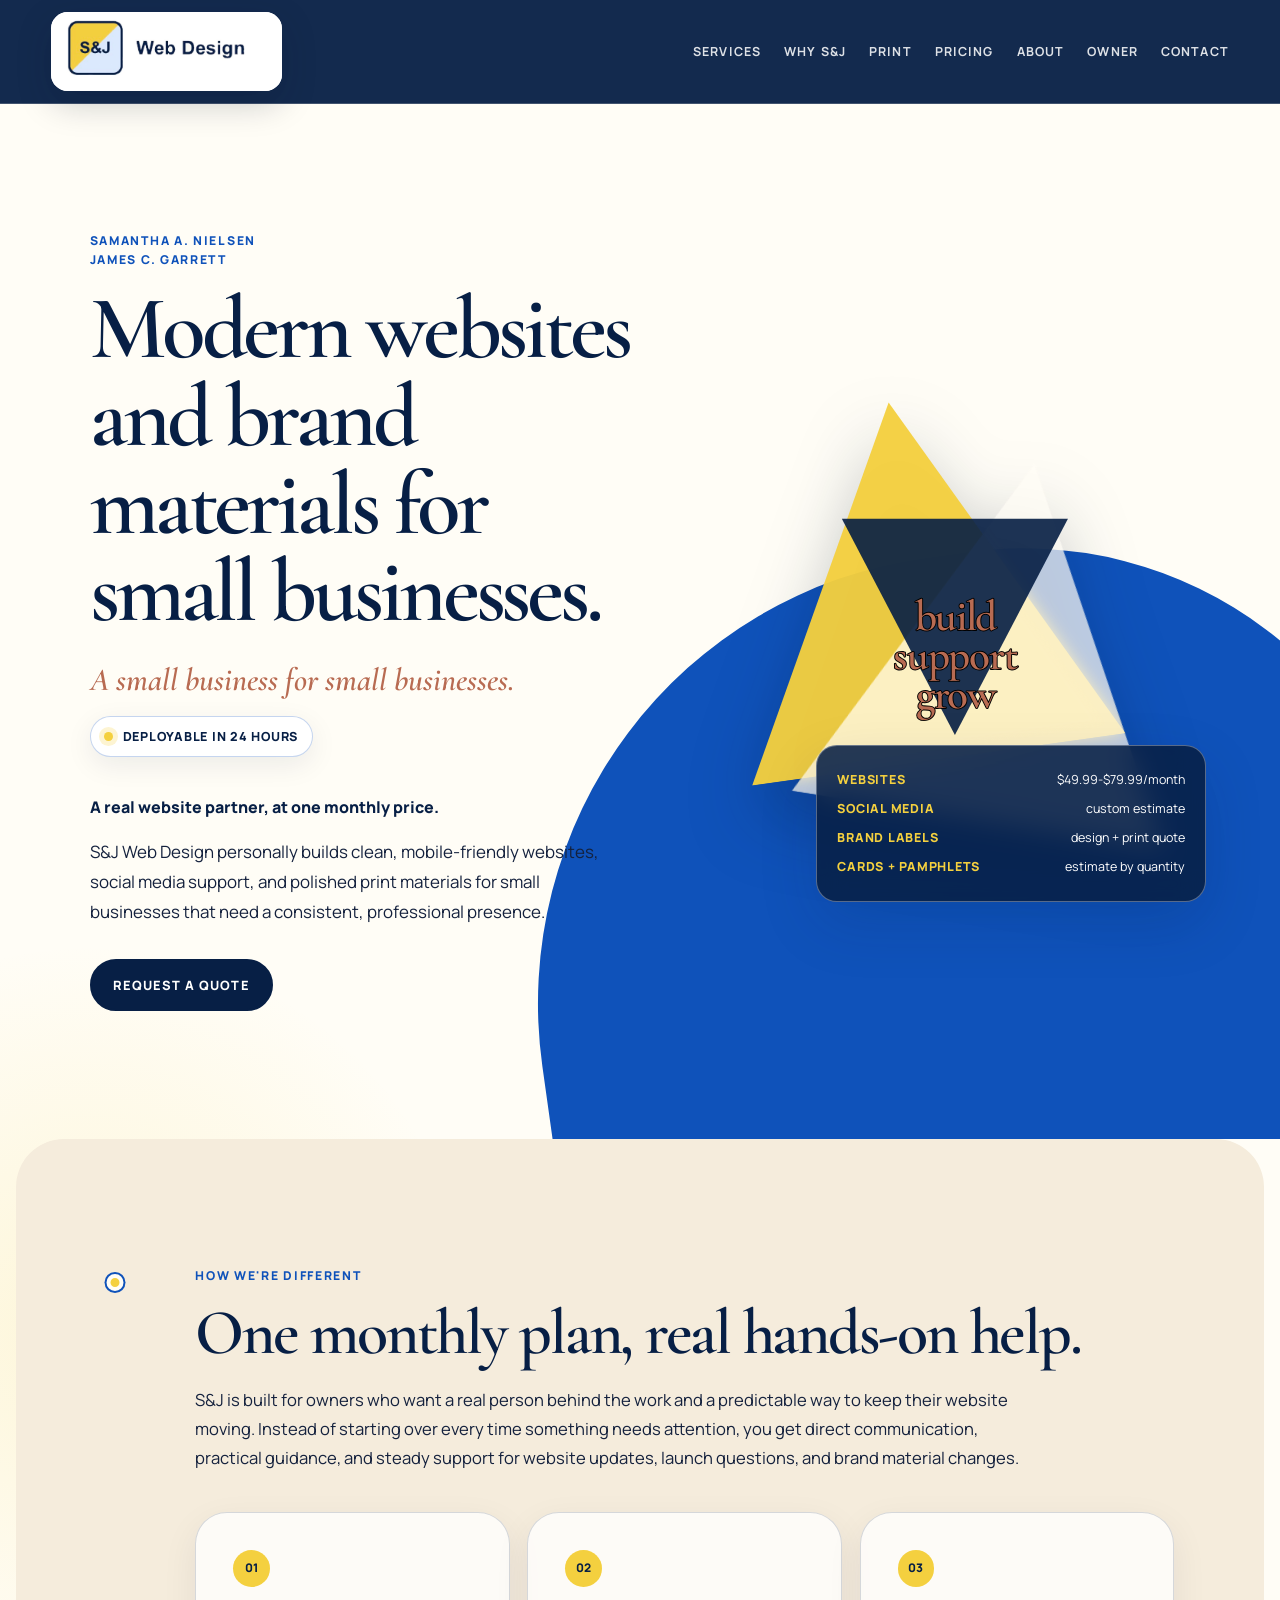
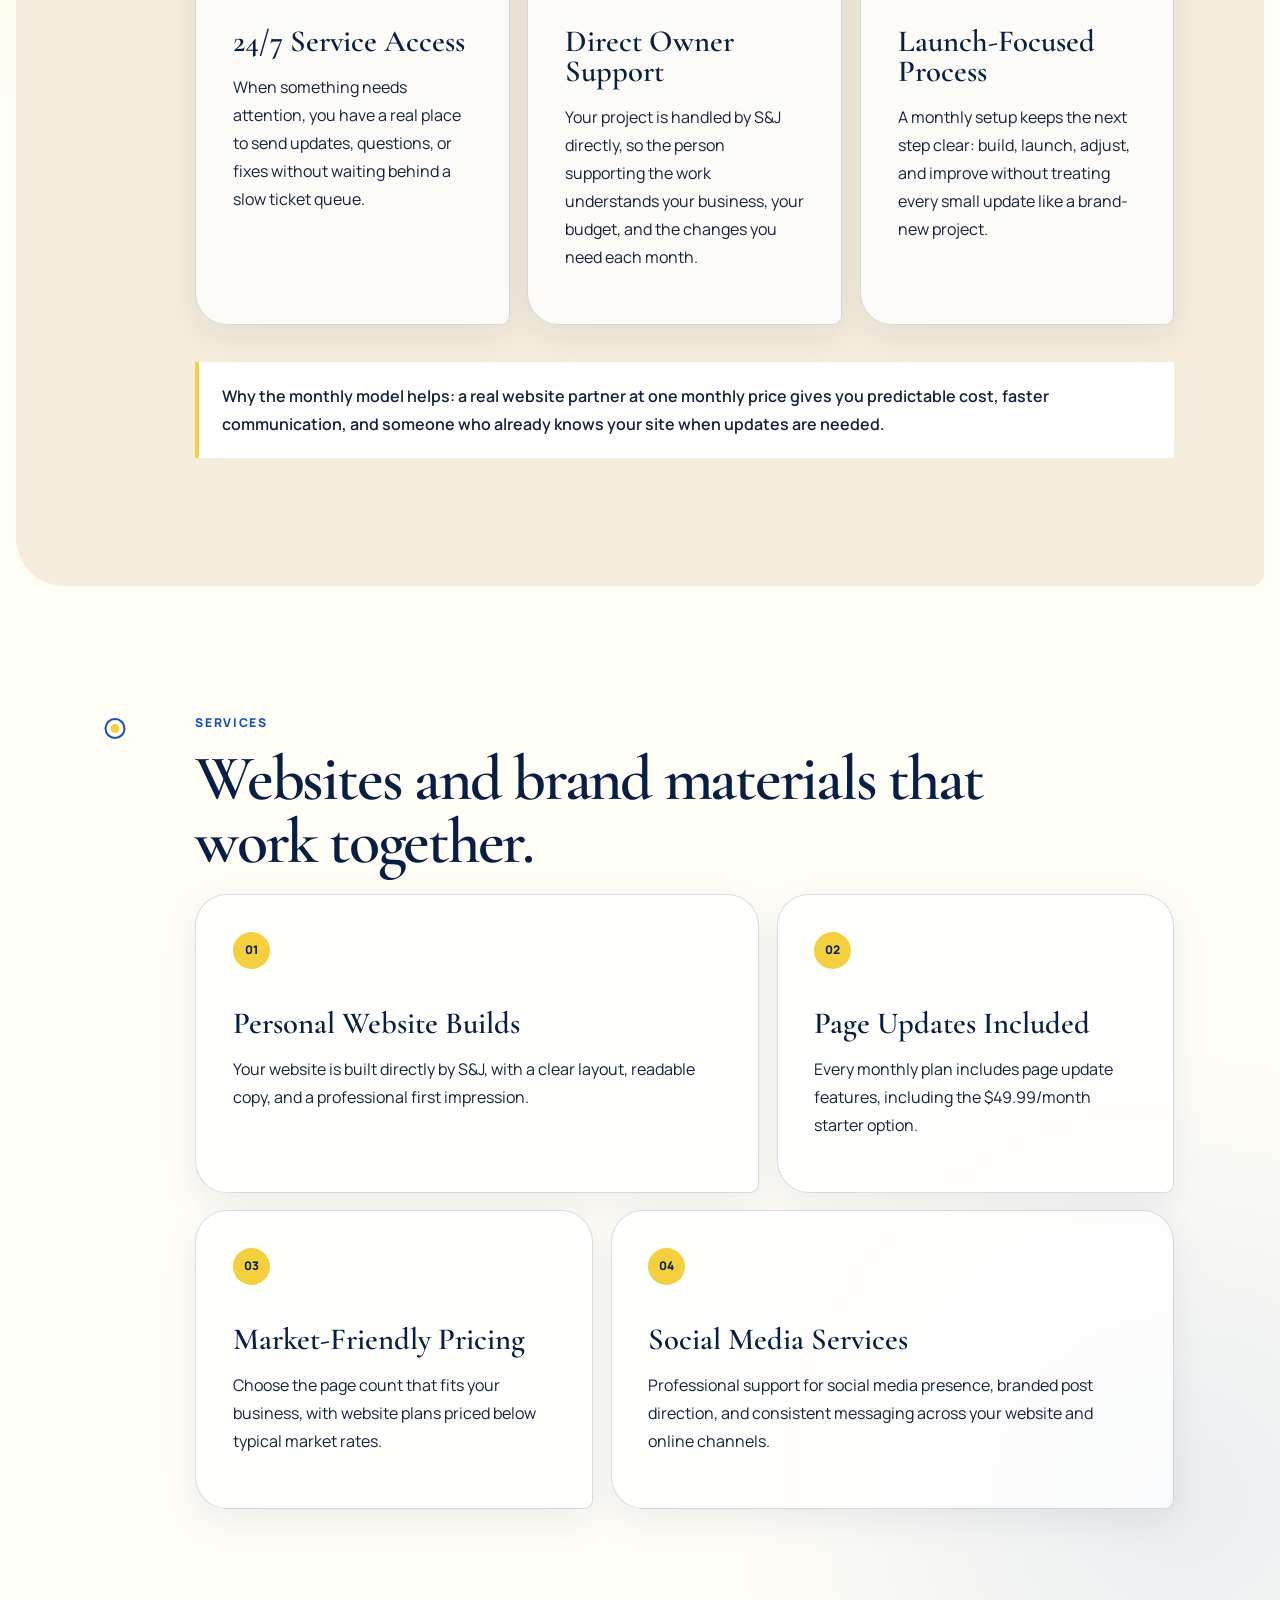
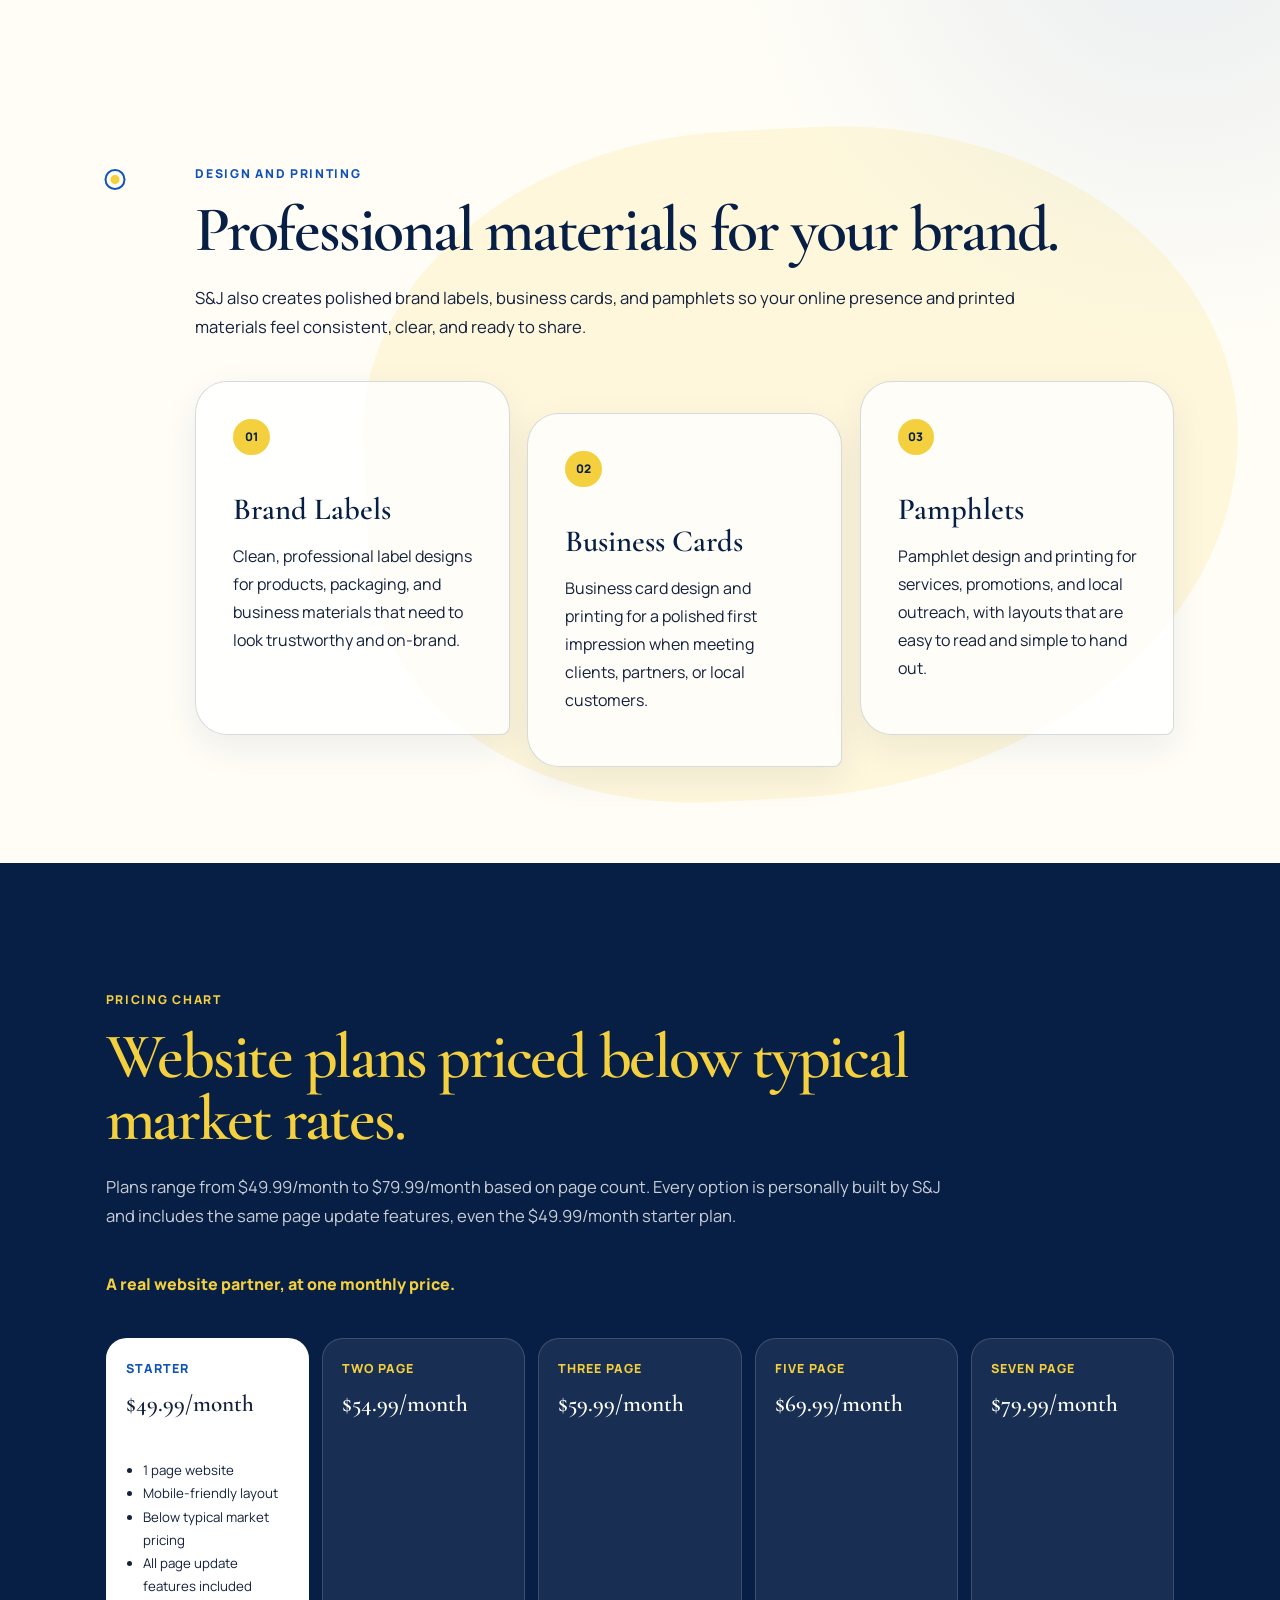
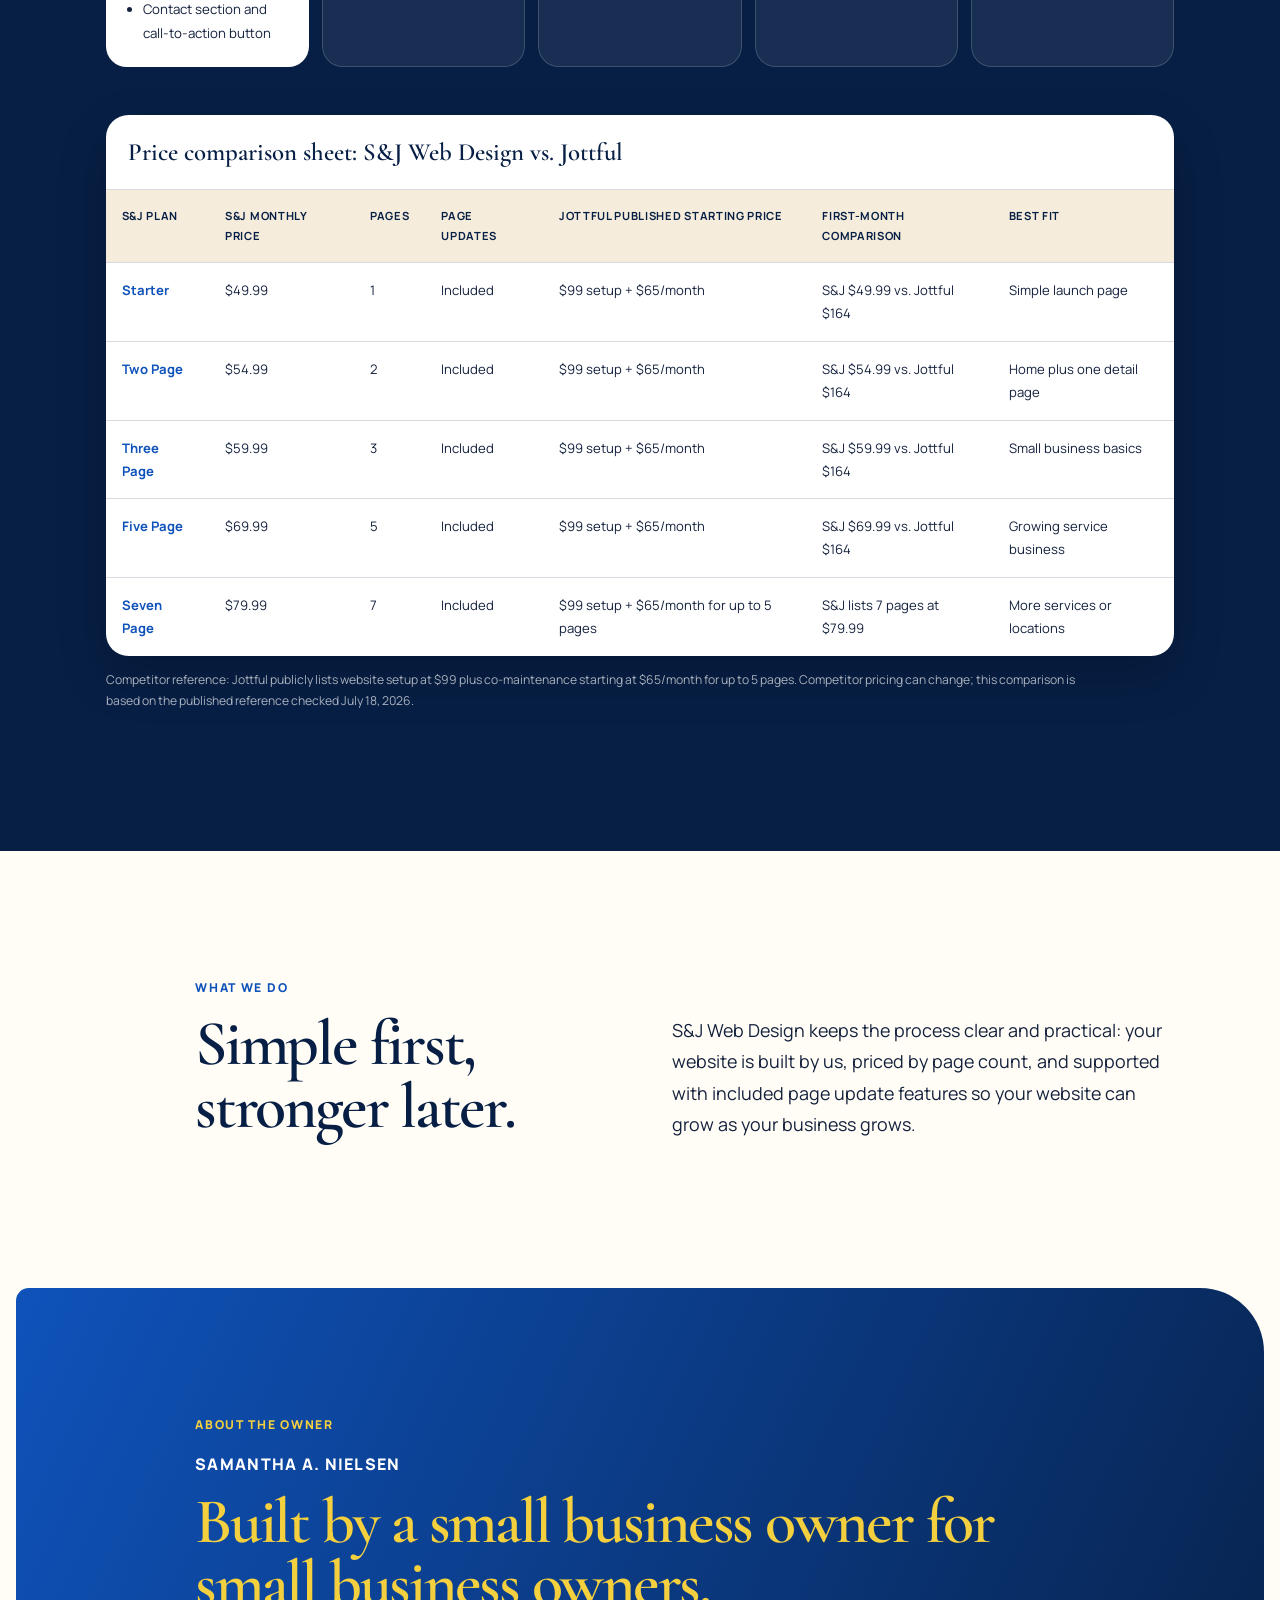
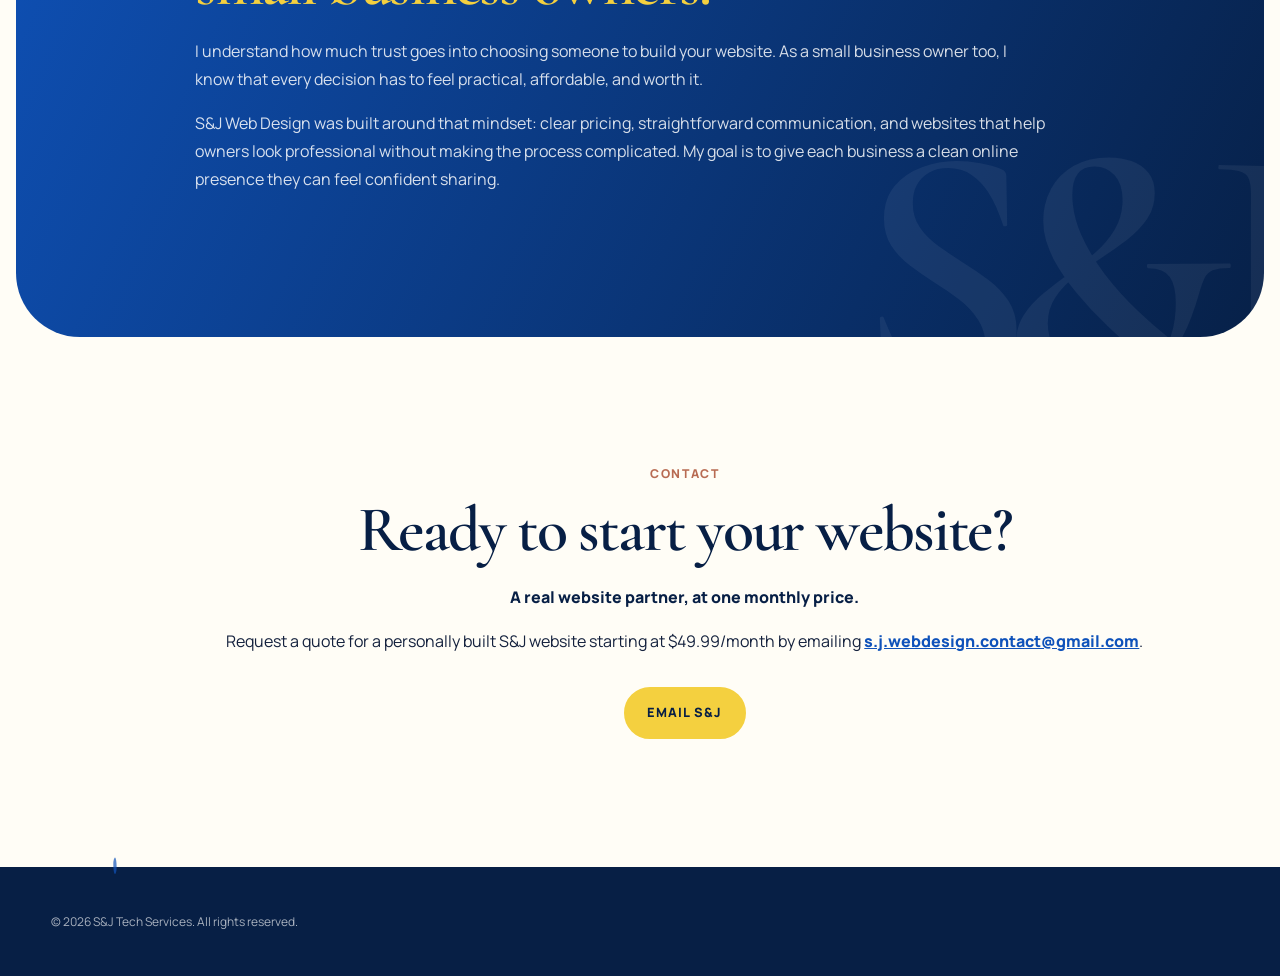
==== index.html @ 07d0e66b "Set prism words to fixed 2.7rem size" ====
<!doctype html> <html lang="en"> <head> <meta charset="utf-8"> <meta name="viewport" content="width=device-width, initial-scale=1"> <title>S&amp;J Web Design | Websites From $49.99/Month With Real Agent Support</title> <meta name="description" content="Professional small business websites from $49.99/month with real agent support, included page updates, social media services, and branded print materials."> <meta name="robots" content="index, follow"> <link rel="canonical" href="https://sjwebdesignca.com/"> <meta name="theme-color" content="#0f52ba"> <meta property="og:title" content="S&amp;J Web Design | Websites From $49.99/Month"> <meta property="og:description" content="Small business websites from $49.99/month with real agent support, included page updates, social media services, and branded print materials."> <meta property="og:type" content="website"> <meta property="og:url" content="https://sjwebdesignca.com/"> <meta name="twitter:card" content="summary"> <meta name="twitter:title" content="S&amp;J Web Design | Websites From $49.99/Month"> <meta name="twitter:description" content="Small business websites from $49.99/month with real agent support, included page updates, social media services, and branded print materials."> <script type="application/ld+json"> { "@context": "https://schema.org", "@type": "ProfessionalService", "name": "S&J Web Design", "url": "https://sjwebdesignca.com/", "email": "s.j.webdesign.contact@gmail.com", "description": "Professional small business websites from $49.99/month with real agent support, included page updates, social media services, and branded print materials.", "areaServed": "United States", "offers": { "@type": "Offer", "price": "49.99", "priceCurrency": "USD", "description": "Website plans starting at $49.99/month with real agent support and included page updates." } } </script> <style> @import url('https://fonts.googleapis.com/css2?family=Cormorant+Garamond:ital,wght@0,500;0,600;1,500&family=Manrope:wght@400;500;600;700&display=swap'); :root { --sapphire: #0f52ba; --sapphire-bright: #2f73d8; --navy: #071f45; --daffodil: #f4d03f; --daffodil-soft: #fff2a8; --paper: #fffdf6; --paper-deep: #f5ecdc; --clay: #b86b52; --sage: #78866b; --ink: #14213d; --muted: #58687a; --line: rgba(7, 31, 69, .16); --serif: "Cormorant Garamond", Georgia, serif; --sans: "Manrope", "Segoe UI", sans-serif; --shadow: 0 22px 60px rgba(7, 31, 69, .13); } *, *::before, *::after { box-sizing: border-box; } html { scroll-behavior: smooth; } body { margin: 0; overflow-x: hidden; color: var(--ink); background: radial-gradient(circle at 7% 18%, rgba(244, 208, 63, .16), transparent 24rem), radial-gradient(circle at 92% 42%, rgba(15, 82, 186, .09), transparent 28rem), var(--paper); font-family: var(--sans); font-size: 1rem; line-height: 1.75; } a { color: inherit; } button, summary, a { -webkit-tap-highlight-color: transparent; } :focus-visible { outline: 3px solid var(--daffodil); outline-offset: 4px; } .skip-link { position: fixed; z-index: 100; top: .5rem; left: .5rem; transform: translateY(-180%); padding: .7rem 1rem; background: var(--navy); color: white; border-radius: 999px; } .skip-link:focus { transform: none; } .site-header { position: sticky; z-index: 50; top: 0; display: flex; align-items: center; justify-content: space-between; gap: 2rem; min-height: 74px; padding: .75rem clamp(1rem, 4vw, 4rem); border-bottom: 1px solid rgba(255, 253, 246, .2); background: rgba(7, 31, 69, .95); color: white; backdrop-filter: blur(14px); } .brand { display: block; width: clamp(14rem, 18vw, 16.5rem); border-radius: 1.05rem; background: #fff; text-decoration: none; box-shadow: 0 12px 34px rgba(4,18,43,.22); overflow: hidden; transition: transform .2s ease, box-shadow .2s ease; } .brand:hover { transform: translateY(-1px); box-shadow: 0 15px 38px rgba(4,18,43,.27); } .brand-logo { display: block; width: 100%; height: auto; } .nav { display: flex; align-items: center; gap: clamp(.8rem, 1.8vw, 1.6rem); } .nav a { color: rgba(255,255,255,.86); font-size: .78rem; font-weight: 700; text-decoration: none; text-transform: uppercase; letter-spacing: .09em; } .nav a:hover { color: var(--daffodil); } .menu-button { display: none; border: 1px solid rgba(255,255,255,.3); border-radius: 999px; background: transparent; color: white; padding: .65rem .9rem; font: 700 .75rem var(--sans); letter-spacing: .08em; text-transform: uppercase; } .hero { position: relative; isolation: isolate; min-height: calc(100svh - 74px); display: grid; grid-template-columns: minmax(0, 1.07fr) minmax(300px, .93fr); align-items: center; gap: clamp(2.5rem, 7vw, 8rem); padding: clamp(5rem, 10vw, 9rem) clamp(1.25rem, 7vw, 8rem); overflow: hidden; } .hero::before { content: ""; position: absolute; z-index: -2; inset: auto -12vw -35vh 42vw; height: 100vh; border-radius: 50% 45% 0 0; background: var(--sapphire); transform: rotate(-8deg); } .hero-copy { position: relative; z-index: 2; max-width: 760px; } .eyebrow { margin: 0 0 1rem; color: var(--sapphire); font-size: .76rem; font-weight: 800; line-height: 1.5; letter-spacing: .14em; text-transform: uppercase; } h1, h2, h3 { margin-top: 0; color: var(--navy); font-family: var(--serif); line-height: .98; } h1 { max-width: 870px; margin-bottom: 1.5rem; font-size: clamp(3.3rem, 7vw, 7.2rem); font-weight: 600; letter-spacing: -.045em; } h2 { max-width: 900px; margin-bottom: 1.3rem; font-size: clamp(2.55rem, 5vw, 5.1rem); font-weight: 600; letter-spacing: -.035em; } h3 { margin-bottom: .75rem; font-size: clamp(1.65rem, 2.4vw, 2.2rem); font-weight: 600; } .hero-tagline { margin: 0 0 .7rem; color: var(--clay); font: italic 600 clamp(1.45rem, 2.5vw, 2.2rem) var(--serif); } .delivery-badge { display: inline-flex; align-items: center; gap: .6rem; margin: .35rem 0 1.2rem; padding: .55rem .85rem; border: 1px solid rgba(15,82,186,.24); border-radius: 999px; color: var(--navy); background: white; font-size: .78rem; font-weight: 800; letter-spacing: .06em; text-transform: uppercase; box-shadow: 0 8px 28px rgba(7,31,69,.08); } .delivery-badge::before { content: ""; width: .55rem; height: .55rem; border-radius: 50%; background: var(--daffodil); box-shadow: 0 0 0 5px rgba(244,208,63,.23); } .partner-note { color: var(--navy); font-weight: 800; } .hero-copy > p:not(.eyebrow):not(.hero-tagline):not(.delivery-badge):not(.partner-note) { max-width: 660px; font-size: 1.06rem; } .button { display: inline-flex; align-items: center; justify-content: center; min-height: 52px; margin-top: 1rem; padding: .8rem 1.35rem; border: 2px solid var(--navy); border-radius: 999px; background: var(--navy); color: white; font-size: .8rem; font-weight: 800; letter-spacing: .08em; text-decoration: none; text-transform: uppercase; transition: transform .2s ease, box-shadow .2s ease, background .2s ease; } .button:hover { transform: translateY(-3px); box-shadow: 0 12px 28px rgba(7,31,69,.24); background: var(--sapphire); } .prism-stage { position: relative; z-index: 2; min-height: 560px; display: grid; place-items: center; } .prism { position: relative; width: min(32vw, 460px); min-width: 320px; aspect-ratio: 1; filter: drop-shadow(0 30px 35px rgba(4,18,43,.28)); } .triangle { position: absolute; inset: 0; clip-path: polygon(50% 4%, 96% 92%, 4% 92%); } .triangle.one { background: rgba(244,208,63,.96); transform: translate(-10%, -8%) rotate(-8deg); } .triangle.two { background: rgba(255,253,246,.72); transform: translate(12%, 7%) rotate(9deg); backdrop-filter: blur(8px); } .triangle.three { inset: 20%; background: rgba(7,31,69,.91); transform: rotate(180deg); } .prism-label { position: absolute; z-index: 4; inset: 44% 20% auto; color: var(--clay); text-align: center; font: 600 clamp(2.7rem, 3.3vw, 2.7rem)/.9 var(--serif); letter-spacing: -.03em; -webkit-text-stroke: 1.9px #000; paint-order: stroke fill; } .command-panel { position: absolute; z-index: 5; right: -1rem; bottom: 0; width: min(390px, 88%); padding: 1rem 1.25rem; border: 1px solid rgba(255,255,255,.32); border-radius: 1.3rem; background: rgba(7,31,69,.88); color: white; box-shadow: var(--shadow); backdrop-filter: blur(14px); } .command-panel p { display: flex; justify-content: space-between; gap: 1rem; margin: .45rem 0; font-size: .78rem; } .command-panel span { color: var(--daffodil); font-weight: 800; text-transform: uppercase; letter-spacing: .06em; } .thread-wrap { position: relative; } .thread-svg { position: absolute; z-index: 0; top: -2rem; bottom: 0; left: clamp(1rem, 4vw, 4rem); width: clamp(70px, 10vw, 150px); height: calc(100% + 2rem); pointer-events: none; overflow: visible; } .thread-path { fill: none; stroke: var(--sapphire); stroke-width: 2.5; stroke-linecap: round; stroke-dasharray: 1; stroke-dashoffset: 1; opacity: .7; } .section { position: relative; z-index: 1; width: min(1500px, calc(100% - 2rem)); margin: 0 auto; padding: clamp(5rem, 10vw, 9rem) clamp(1rem, 7vw, 8rem); } .section-inner { position: relative; margin-left: clamp(48px, 7vw, 110px); } .section-intro { max-width: 850px; margin-bottom: 2.5rem; font-size: 1.04rem; } .section-knot { position: absolute; left: calc(clamp(1rem, 4vw, 4rem) + clamp(22px, 3.7vw, 55px)); top: clamp(5.6rem, 10.5vw, 9.5rem); z-index: 3; width: 17px; height: 17px; border: 4px solid var(--paper); border-radius: 50%; background: var(--daffodil); box-shadow: 0 0 0 2px var(--sapphire); transform: translateX(-50%); } .card-grid { display: grid; grid-template-columns: repeat(12, 1fr); gap: 1.1rem; } .card { grid-column: span 4; position: relative; min-height: 260px; padding: clamp(1.4rem, 3vw, 2.3rem); border: 1px solid var(--line); border-radius: 2rem 2rem .55rem 2rem; background: rgba(255,255,255,.76); box-shadow: 0 12px 36px rgba(7,31,69,.07); transition: transform .22s ease, box-shadow .22s ease, border-color .22s ease; } .card:hover { transform: translateY(-7px) rotate(-.25deg); border-color: rgba(15,82,186,.35); box-shadow: var(--shadow); } .card-number { display: inline-grid; place-items: center; width: 2.3rem; aspect-ratio: 1; margin-bottom: 2.5rem; border-radius: 50%; background: var(--daffodil); color: var(--navy); font-size: .74rem; font-weight: 800; } .difference-section { border-radius: 3rem 3rem .8rem 3rem; background: var(--paper-deep); } .difference-note { max-width: 980px; margin: 2.3rem 0 0; padding: 1.25rem 1.4rem; border-left: 4px solid var(--daffodil); background: white; font-weight: 600; } #services .card:nth-child(1) { grid-column: span 7; } #services .card:nth-child(2) { grid-column: span 5; } #services .card:nth-child(3) { grid-column: span 5; } #services .card:nth-child(4) { grid-column: span 7; } .print-section::before { content: ""; position: absolute; z-index: -1; inset: 11% 2% 8% 28%; border-radius: 48% 52% 58% 42%; background: rgba(244,208,63,.14); transform: rotate(-3deg); } .print-section .card:nth-child(2) { transform: translateY(2rem); } .print-section .card:nth-child(2):hover { transform: translateY(calc(2rem - 7px)) rotate(.25deg); } .pricing { width: 100%; max-width: none; color: white; background: var(--navy); } .pricing .section-inner { width: min(1280px, calc(100% - 2rem)); margin-inline: auto; } .pricing h2, .pricing .eyebrow, .pricing .partner-note { color: var(--daffodil); } .pricing .section-intro { color: rgba(255,255,255,.78); } .pricing-list { display: grid; grid-template-columns: repeat(5, 1fr); gap: .8rem; margin: 2.5rem 0; } .price-tier { border: 1px solid rgba(255,255,255,.16); border-radius: 1.3rem; background: rgba(255,255,255,.07); overflow: hidden; } .price-tier[open] { background: white; color: var(--ink); } .price-tier summary { min-height: 120px; padding: 1.2rem; cursor: pointer; list-style: none; } .price-tier summary::-webkit-details-marker { display: none; } .price-tier summary span, .price-tier summary strong { display: block; } .price-tier summary span { color: var(--daffodil); font-size: .78rem; font-weight: 800; letter-spacing: .08em; text-transform: uppercase; } .price-tier[open] summary span { color: var(--sapphire); } .price-tier summary strong { margin-top: .6rem; font: 600 1.45rem var(--serif); } .price-tier ul { margin: 0; padding: 0 1.2rem 1.3rem 2.25rem; font-size: .83rem; } .comparison-wrap { overflow-x: auto; margin-top: 3rem; border-radius: 1.4rem; background: white; color: var(--ink); box-shadow: 0 20px 50px rgba(0,0,0,.2); } .comparison-table { width: 100%; min-width: 980px; border-collapse: collapse; font-size: .82rem; } .comparison-table caption { padding: 1.4rem; color: var(--navy); font: 600 1.55rem var(--serif); text-align: left; } .comparison-table th, .comparison-table td { padding: 1rem; border-top: 1px solid var(--line); text-align: left; vertical-align: top; } .comparison-table thead th { background: var(--paper-deep); color: var(--navy); font-size: .7rem; letter-spacing: .06em; text-transform: uppercase; } .comparison-table tbody th { color: var(--sapphire); } .comparison-note { max-width: 1000px; color: rgba(255,255,255,.66); font-size: .76rem; } .split { display: grid; grid-template-columns: 1fr 1fr; gap: 4rem; align-items: end; } .split > p { max-width: 650px; margin-bottom: 1.2rem; font-size: 1.12rem; } .owner-section { width: min(1380px, calc(100% - 2rem)); border-radius: .8rem 4rem 4rem 4rem; background: linear-gradient(115deg, rgba(15,82,186,.98), rgba(7,31,69,.98)), var(--sapphire); color: white; overflow: hidden; } .owner-section::after { content: "S&J"; position: absolute; right: -1rem; bottom: -4rem; color: rgba(255,255,255,.06); font: 600 clamp(10rem, 28vw, 26rem)/.7 var(--serif); letter-spacing: -.12em; } .owner-copy { position: relative; z-index: 2; max-width: 850px; margin-left: clamp(48px, 7vw, 110px); } .owner-section h2, .owner-section .eyebrow { color: var(--daffodil); } .owner-name { margin: 0 0 .8rem; font-weight: 800; letter-spacing: .08em; text-transform: uppercase; } .owner-copy p:not(.eyebrow):not(.owner-name) { color: rgba(255,255,255,.84); } .contact { text-align: center; } .contact h2, .contact .section-intro { margin-inline: auto; } .contact .eyebrow { color: var(--clay); } .contact a:not(.button) { color: var(--sapphire); font-weight: 800; } .button-light { background: var(--daffodil); color: var(--navy); border-color: var(--daffodil); } .button-light:hover { background: white; color: var(--navy); } .site-footer { display: flex; justify-content: space-between; gap: 2rem; padding: 2rem clamp(1rem, 4vw, 4rem); background: var(--navy); color: rgba(255,255,255,.65); font-size: .75rem; } .reveal { opacity: 0; transform: translateY(24px); transition: opacity .65s ease, transform .65s ease; } .reveal.visible { opacity: 1; transform: none; } @media (max-width: 1100px) { .nav { display: none; position: absolute; top: calc(100% + .35rem); right: 1rem; left: 1rem; padding: 1rem; border-radius: 1.2rem; background: var(--navy); box-shadow: var(--shadow); } .nav.open { display: grid; grid-template-columns: repeat(2, 1fr); } .nav a { padding: .75rem; border-radius: .7rem; background: rgba(255,255,255,.06); } .menu-button { display: block; } .hero { grid-template-columns: 1fr; padding-top: 4rem; } .prism-stage { min-height: 500px; } .prism { width: min(66vw, 460px); } .pricing-list { grid-template-columns: repeat(2, 1fr); } .price-tier:last-child { grid-column: 1 / -1; } } @media (max-width: 760px) { body { font-size: .96rem; } .site-header { min-height: 66px; padding-inline: 1rem; } .brand { width: 11.75rem; border-radius: .8rem; } .brand-logo { width: 100%; } .hero { min-height: auto; padding: 4rem 1.2rem 5rem; } .hero::before { inset: auto -60vw -20vh 12vw; height: 75vh; } h1 { font-size: clamp(3rem, 16vw, 5rem); } h2 { font-size: clamp(2.55rem, 13vw, 4rem); } .prism-stage { min-height: 420px; } .prism { min-width: 265px; width: 78vw; } .command-panel { right: 0; bottom: -1rem; } .command-panel p { display: grid; gap: 0; } .section { width: 100%; padding: 5rem 1.15rem; } .section-inner, .owner-copy { margin-left: 2.4rem; } .thread-svg { left: .45rem; width: 32px; } .section-knot { left: calc(.45rem + 16px); } .card-grid { display: grid; grid-template-columns: 1fr; } .card, #services .card:nth-child(n) { grid-column: auto; min-height: 0; } .print-section .card:nth-child(2), .print-section .card:nth-child(2):hover { transform: none; } .pricing .section-inner { width: 100%; margin: 0; } .pricing-list { grid-template-columns: 1fr; } .price-tier:last-child { grid-column: auto; } .price-tier summary { min-height: 0; } .split { grid-template-columns: 1fr; gap: 1rem; } .owner-section { width: calc(100% - 1rem); border-radius: .7rem 2.5rem 2.5rem 2.5rem; } .site-footer { display: grid; text-align: center; } } @media (prefers-reduced-motion: reduce) { html { scroll-behavior: auto; } *, *::before, *::after { scroll-behavior: auto !important; animation: none !important; transition-duration: .01ms !important; } .reveal { opacity: 1; transform: none; } .thread-path { stroke-dashoffset: 0 !important; } } </style> </head> <body> <a class="skip-link" href="#top">Skip to content</a> <header class="site-header"> <a class="brand" href="#top" aria-label="S and J Web Design home"> <img class="brand-logo" src="assets/sj-web-design-brand.jpg" width="1206" height="416" alt="S&amp;J Web Design"> </a> <button class="menu-button" type="button" aria-expanded="false" aria-controls="main-nav">Menu</button> <nav class="nav" id="main-nav" aria-label="Main navigation"> <a href="#services">Services</a> <a href="#difference">Why S&amp;J</a> <a href="#print">Print</a> <a href="#pricing">Pricing</a> <a href="#about">About</a> <a href="#owner">Owner</a> <a href="#contact">Contact</a> </nav> </header> <main id="top"> <section class="hero"> <div class="hero-copy reveal"> <p class="eyebrow">Samantha A. Nielsen<br>James C. Garrett</p> <h1>Modern websites and brand materials for small businesses.</h1> <p class="hero-tagline">A small business for small businesses.</p> <p class="delivery-badge">Deployable in 24 hours</p> <p class="partner-note">A real website partner, at one monthly price.</p> <p>S&amp;J Web Design personally builds clean, mobile-friendly websites, social media support, and polished print materials for small businesses that need a consistent, professional presence.</p> <a class="button" href="#contact">Request a quote</a> </div> <div class="prism-stage reveal" aria-label="S and J services represented by an abstract three-part triangle"> <div class="prism" aria-hidden="true"> <span class="triangle one"></span> <span class="triangle two"></span> <span class="triangle three"></span> <span class="prism-label">build<br>support<br>grow</span> </div> <div class="command-panel" aria-label="Offers and estimated pricing"> <p><span>websites</span> $49.99-$79.99/month</p> <p><span>social media</span> custom estimate</p> <p><span>brand labels</span> design + print quote</p> <p><span>cards + pamphlets</span> estimate by quantity</p> </div> </div> </section> <div class="thread-wrap"> <svg class="thread-svg" viewBox="0 0 100 1000" preserveAspectRatio="none" aria-hidden="true"> <path class="thread-path" pathLength="1" d="M50 0 C5 80, 95 135, 50 220 S5 360, 50 455 S95 600, 50 690 S5 850, 50 1000" /> </svg> <section class="section difference-section" id="difference"> <span class="section-knot" aria-hidden="true"></span> <div class="section-inner"> <p class="eyebrow">How we're different</p> <h2>One monthly plan, real hands-on help.</h2> <p class="section-intro">S&amp;J is built for owners who want a real person behind the work and a predictable way to keep their website moving. Instead of starting over every time something needs attention, you get direct communication, practical guidance, and steady support for website updates, launch questions, and brand material changes.</p> <div class="card-grid"> <article class="card reveal"><span class="card-number">01</span><h3>24/7 Service Access</h3><p>When something needs attention, you have a real place to send updates, questions, or fixes without waiting behind a slow ticket queue.</p></article> <article class="card reveal"><span class="card-number">02</span><h3>Direct Owner Support</h3><p>Your project is handled by S&amp;J directly, so the person supporting the work understands your business, your budget, and the changes you need each month.</p></article> <article class="card reveal"><span class="card-number">03</span><h3>Launch-Focused Process</h3><p>A monthly setup keeps the next step clear: build, launch, adjust, and improve without treating every small update like a brand-new project.</p></article> </div> <p class="difference-note">Why the monthly model helps: a real website partner at one monthly price gives you predictable cost, faster communication, and someone who already knows your site when updates are needed.</p> </div> </section> <section class="section" id="services"> <span class="section-knot" aria-hidden="true"></span> <div class="section-inner"> <p class="eyebrow">Services</p> <h2>Websites and brand materials that work together.</h2> <div class="card-grid"> <article class="card reveal"><span class="card-number">01</span><h3>Personal Website Builds</h3><p>Your website is built directly by S&amp;J, with a clear layout, readable copy, and a professional first impression.</p></article> <article class="card reveal"><span class="card-number">02</span><h3>Page Updates Included</h3><p>Every monthly plan includes page update features, including the $49.99/month starter option.</p></article> <article class="card reveal"><span class="card-number">03</span><h3>Market-Friendly Pricing</h3><p>Choose the page count that fits your business, with website plans priced below typical market rates.</p></article> <article class="card reveal"><span class="card-number">04</span><h3>Social Media Services</h3><p>Professional support for social media presence, branded post direction, and consistent messaging across your website and online channels.</p></article> </div> </div> </section> <section class="section print-section" id="print"> <span class="section-knot" aria-hidden="true"></span> <div class="section-inner"> <p class="eyebrow">Design and printing</p> <h2>Professional materials for your brand.</h2> <p class="section-intro">S&amp;J also creates polished brand labels, business cards, and pamphlets so your online presence and printed materials feel consistent, clear, and ready to share.</p> <div class="card-grid"> <article class="card reveal"><span class="card-number">01</span><h3>Brand Labels</h3><p>Clean, professional label designs for products, packaging, and business materials that need to look trustworthy and on-brand.</p></article> <article class="card reveal"><span class="card-number">02</span><h3>Business Cards</h3><p>Business card design and printing for a polished first impression when meeting clients, partners, or local customers.</p></article> <article class="card reveal"><span class="card-number">03</span><h3>Pamphlets</h3><p>Pamphlet design and printing for services, promotions, and local outreach, with layouts that are easy to read and simple to hand out.</p></article> </div> </div> </section> <section class="section pricing" id="pricing"> <div class="section-inner"> <p class="eyebrow">Pricing chart</p> <h2>Website plans priced below typical market rates.</h2> <p class="section-intro">Plans range from $49.99/month to $79.99/month based on page count. Every option is personally built by S&amp;J and includes the same page update features, even the $49.99/month starter plan.</p> <p class="partner-note">A real website partner, at one monthly price.</p> <div class="pricing-list" aria-label="Monthly website pricing options"> <details class="price-tier" open><summary><span>Starter</span><strong>$49.99/month</strong></summary><ul><li>1 page website</li><li>Mobile-friendly layout</li><li>Below typical market pricing</li><li>All page update features included</li><li>Contact section and call-to-action button</li></ul></details> <details class="price-tier"><summary><span>Two Page</span><strong>$54.99/month</strong></summary><ul><li>2 page website</li><li>Home page plus one service, about, or contact page</li><li>Below typical market pricing</li><li>All page update features included</li><li>Clear navigation between pages</li></ul></details> <details class="price-tier"><summary><span>Three Page</span><strong>$59.99/month</strong></summary><ul><li>3 page website</li><li>Good fit for home, services, and contact pages</li><li>Below typical market pricing</li><li>All page update features included</li><li>Simple service or feature sections</li></ul></details> <details class="price-tier"><summary><span>Five Page</span><strong>$69.99/month</strong></summary><ul><li>5 page website</li><li>Room for home, services, about, gallery, and contact pages</li><li>Below typical market pricing</li><li>All page update features included</li><li>Stronger structure for growing businesses</li></ul></details> <details class="price-tier"><summary><span>Seven Page</span><strong>$79.99/month</strong></summary><ul><li>7 page website</li><li>Best for businesses with several services or locations</li><li>Below typical market pricing</li><li>All page update features included</li><li>Highest monthly plan: $79.99/month</li></ul></details> </div> <div class="comparison-wrap" aria-label="Price comparison sheet" tabindex="0"> <table class="comparison-table"> <caption>Price comparison sheet: S&amp;J Web Design vs. Jottful</caption> <thead><tr><th scope="col">S&amp;J plan</th><th scope="col">S&amp;J monthly price</th><th scope="col">Pages</th><th scope="col">Page updates</th><th scope="col">Jottful published starting price</th><th scope="col">First-month comparison</th><th scope="col">Best fit</th></tr></thead> <tbody> <tr><th scope="row">Starter</th><td>$49.99</td><td>1</td><td>Included</td><td>$99 setup + $65/month</td><td>S&amp;J $49.99 vs. Jottful $164</td><td>Simple launch page</td></tr> <tr><th scope="row">Two Page</th><td>$54.99</td><td>2</td><td>Included</td><td>$99 setup + $65/month</td><td>S&amp;J $54.99 vs. Jottful $164</td><td>Home plus one detail page</td></tr> <tr><th scope="row">Three Page</th><td>$59.99</td><td>3</td><td>Included</td><td>$99 setup + $65/month</td><td>S&amp;J $59.99 vs. Jottful $164</td><td>Small business basics</td></tr> <tr><th scope="row">Five Page</th><td>$69.99</td><td>5</td><td>Included</td><td>$99 setup + $65/month</td><td>S&amp;J $69.99 vs. Jottful $164</td><td>Growing service business</td></tr> <tr><th scope="row">Seven Page</th><td>$79.99</td><td>7</td><td>Included</td><td>$99 setup + $65/month for up to 5 pages</td><td>S&amp;J lists 7 pages at $79.99</td><td>More services or locations</td></tr> </tbody> </table> </div> <p class="comparison-note">Competitor reference: Jottful publicly lists website setup at $99 plus co-maintenance starting at $65/month for up to 5 pages. Competitor pricing can change; this comparison is based on the published reference checked July 18, 2026.</p> </div> </section> <section class="section split" id="about"> <div class="section-inner"><p class="eyebrow">What we do</p><h2>Simple first, stronger later.</h2></div> <p>S&amp;J Web Design keeps the process clear and practical: your website is built by us, priced by page count, and supported with included page update features so your website can grow as your business grows.</p> </section> <section class="section owner-section" id="owner"> <div class="owner-copy"> <p class="eyebrow">About the owner</p> <p class="owner-name">Samantha A. Nielsen</p> <h2>Built by a small business owner for small business owners.</h2> <p>I understand how much trust goes into choosing someone to build your website. As a small business owner too, I know that every decision has to feel practical, affordable, and worth it.</p> <p>S&amp;J Web Design was built around that mindset: clear pricing, straightforward communication, and websites that help owners look professional without making the process complicated. My goal is to give each business a clean online presence they can feel confident sharing.</p> </div> </section> <section class="section contact" id="contact"> <div class="section-inner"> <p class="eyebrow">Contact</p> <h2>Ready to start your website?</h2> <p class="partner-note">A real website partner, at one monthly price.</p> <p>Request a quote for a personally built S&amp;J website starting at $49.99/month by emailing <a href="mailto:s.j.webdesign.contact@gmail.com">s.j.webdesign.contact@gmail.com</a>.</p> <a class="button button-light" href="mailto:s.j.webdesign.contact@gmail.com">Email S&amp;J</a> </div> </section> </div> </main> <footer class="site-footer"><p>&copy; 2026 S&amp;J Tech Services. All rights reserved.</p></footer> <script> const menuButton = document.querySelector('.menu-button'); const nav = document.querySelector('.nav'); menuButton.addEventListener('click', () => { const open = menuButton.getAttribute('aria-expanded') === 'true'; menuButton.setAttribute('aria-expanded', String(!open)); menuButton.textContent = open ? 'Menu' : 'Close'; nav.classList.toggle('open', !open); }); nav.addEventListener('click', event => { if (event.target.matches('a')) { nav.classList.remove('open'); menuButton.setAttribute('aria-expanded', 'false'); menuButton.textContent = 'Menu'; } }); const reducedMotion = window.matchMedia('(prefers-reduced-motion: reduce)').matches; const reveals = document.querySelectorAll('.reveal'); if (reducedMotion || !('IntersectionObserver' in window)) { reveals.forEach(element => element.classList.add('visible')); } else { const observer = new IntersectionObserver(entries => { entries.forEach(entry => { if (entry.isIntersecting) { entry.target.classList.add('visible'); observer.unobserve(entry.target); } }); }, { threshold: .12 }); reveals.forEach(element => observer.observe(element)); } const thread = document.querySelector('.thread-path'); const updateThread = () => { const scrollable = document.documentElement.scrollHeight - window.innerHeight; const progress = scrollable > 0 ? Math.min(1, Math.max(0, window.scrollY / scrollable)) : 1; thread.style.strokeDashoffset = String(1 - progress); }; if (!reducedMotion) { updateThread(); window.addEventListener('scroll', updateThread, { passive: true }); window.addEventListener('resize', updateThread); } </script> </body> </html>
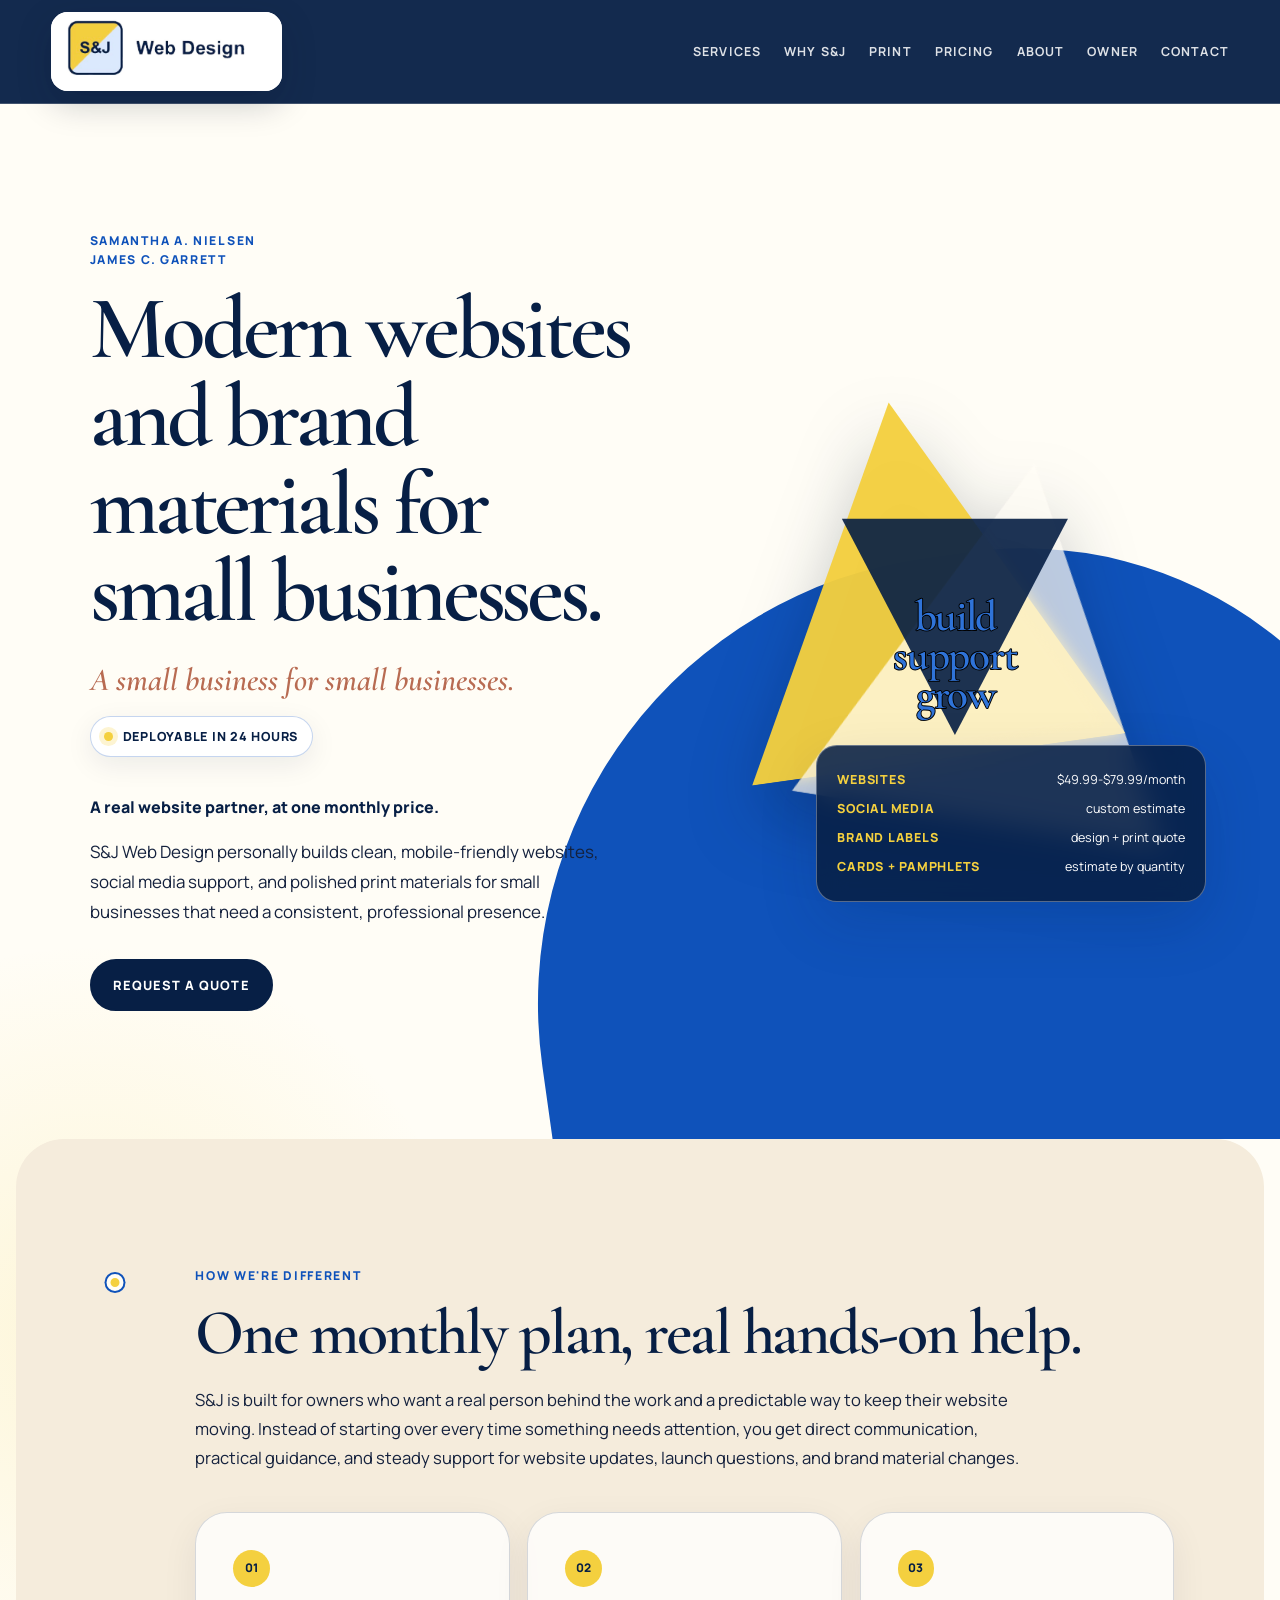
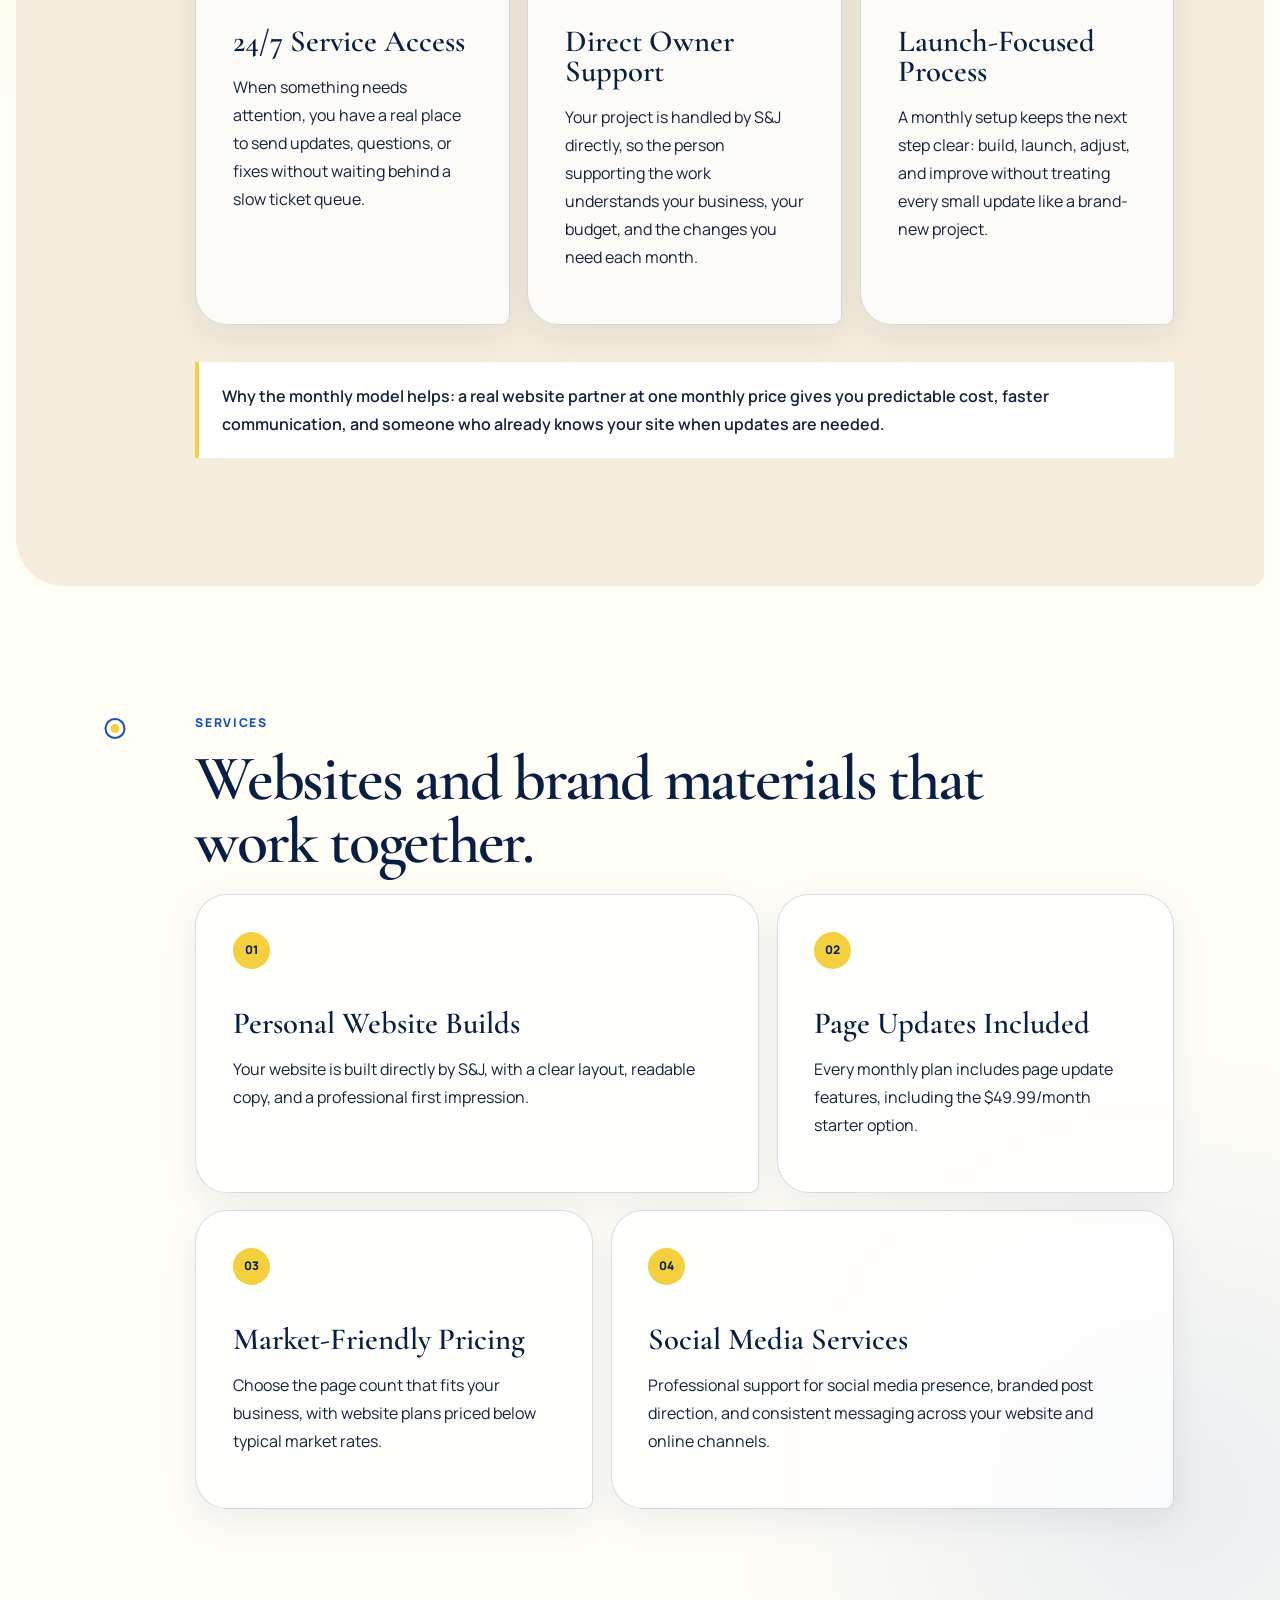
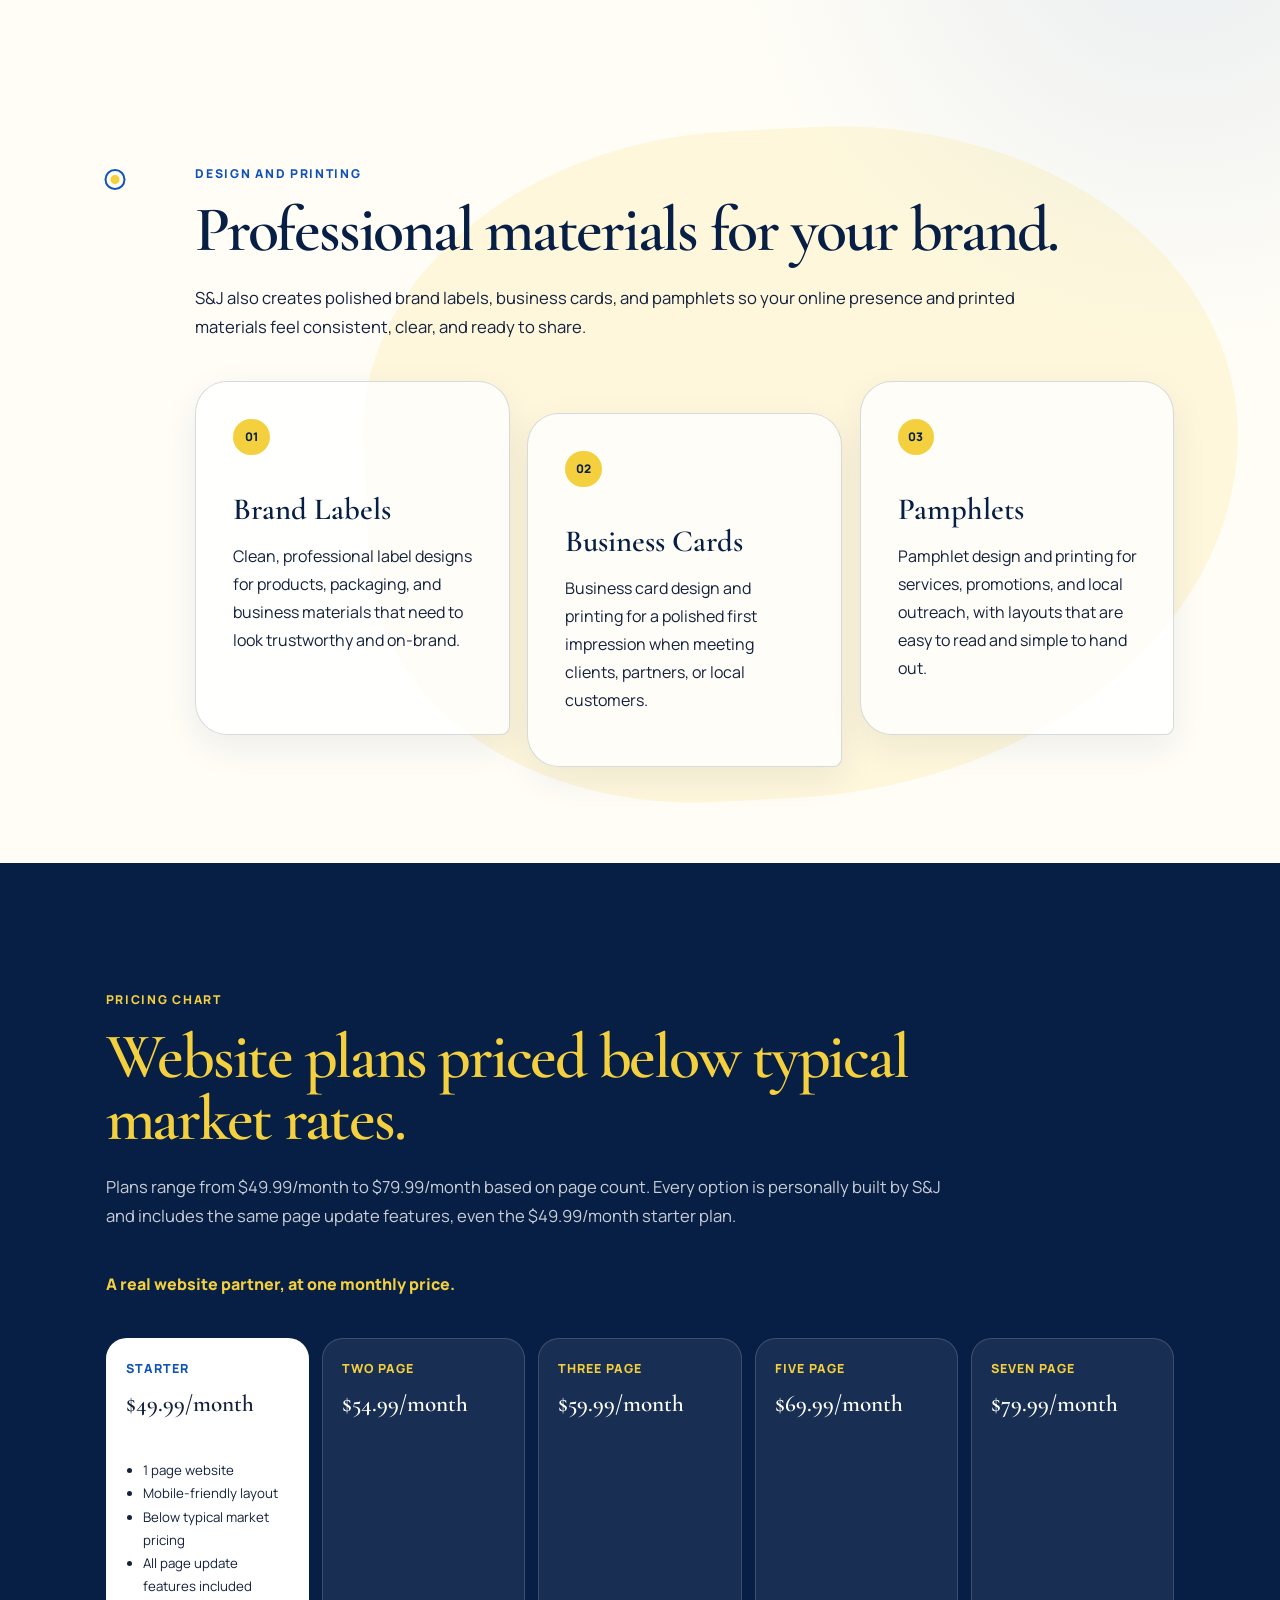
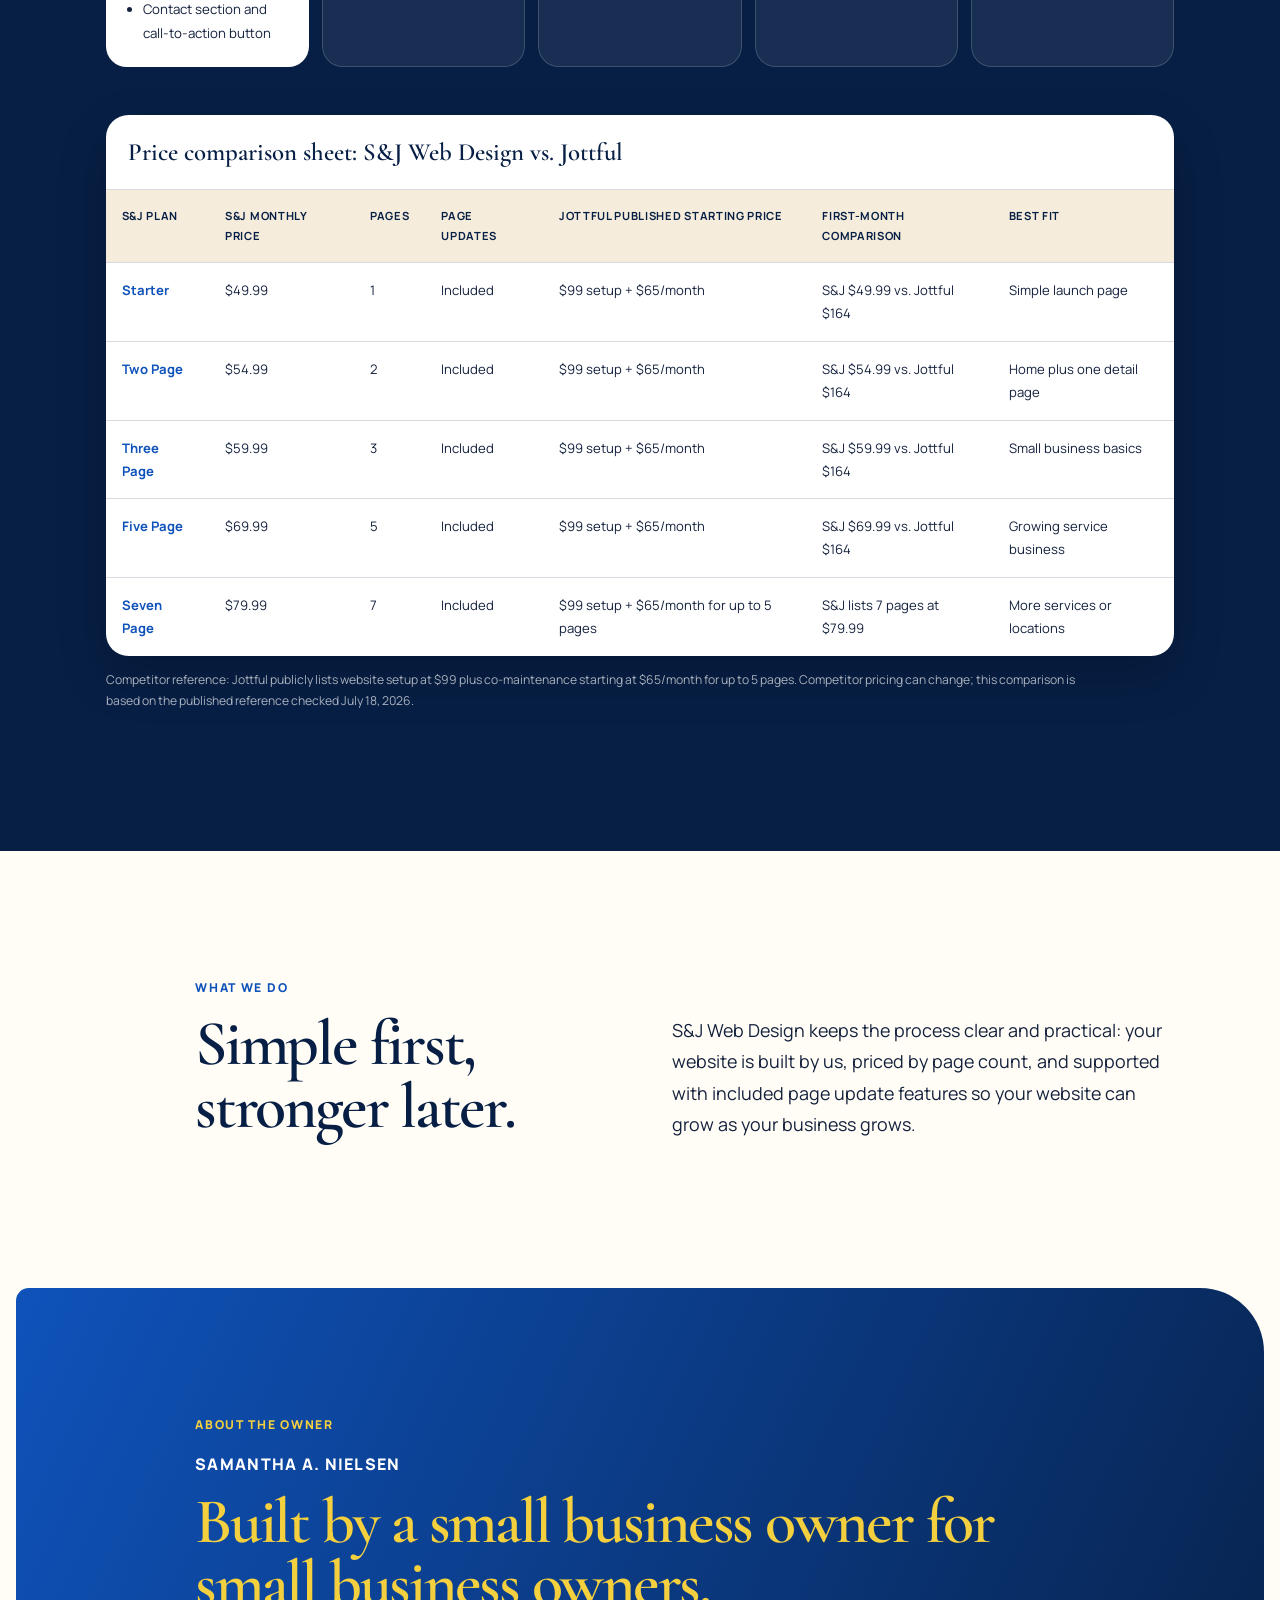
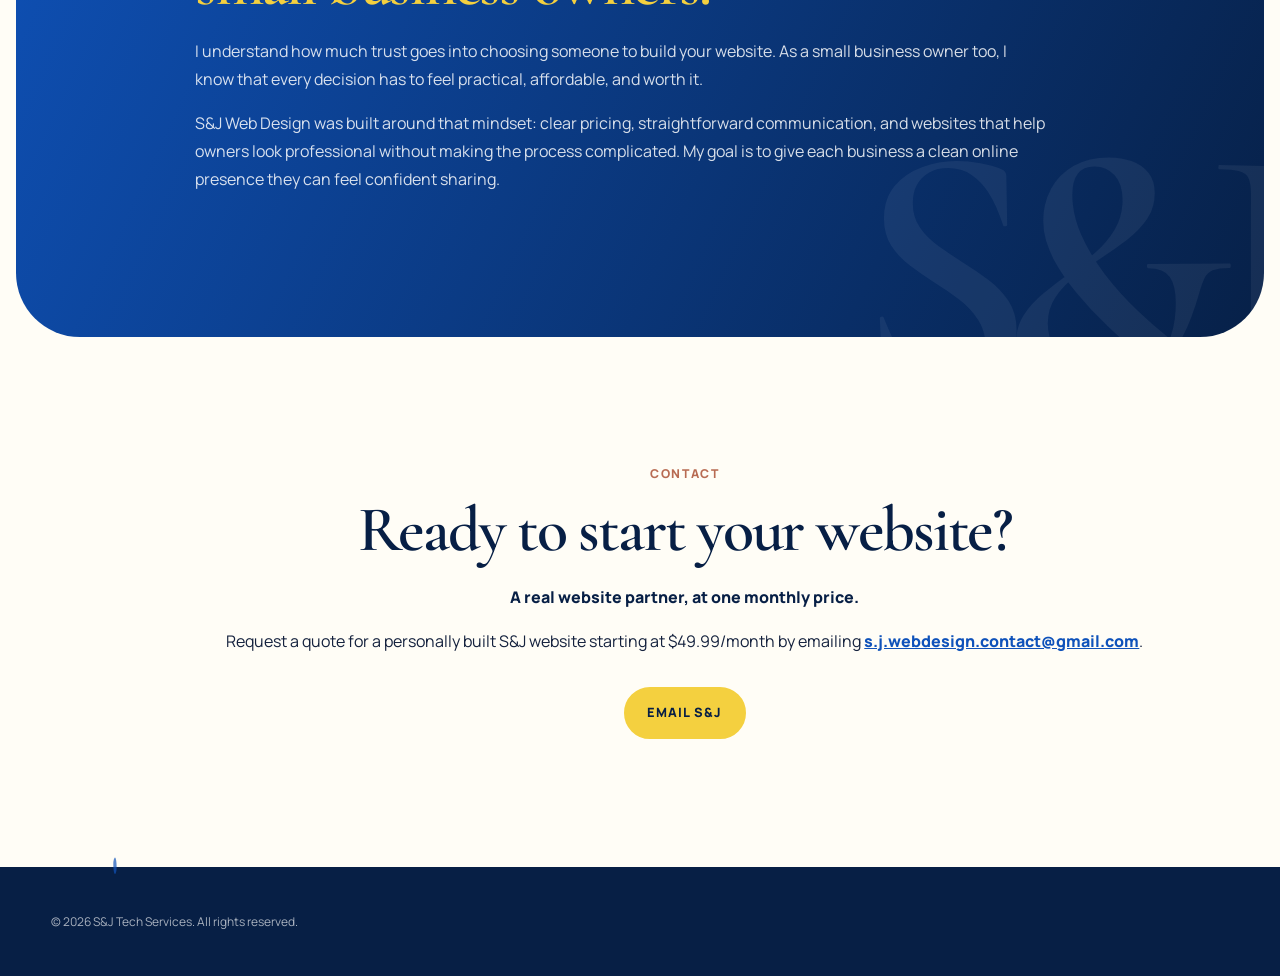
==== commit 3e5b749c: "Set prism text to bright sapphire" ====
--- a/index.html
+++ b/index.html
@@ -1 +1 @@
-<!doctype html> <html lang="en"> <head> <meta charset="utf-8"> <meta name="viewport" content="width=device-width, initial-scale=1"> <title>S&amp;J Web Design | Websites From $49.99/Month With Real Agent Support</title> <meta name="description" content="Professional small business websites from $49.99/month with real agent support, included page updates, social media services, and branded print materials."> <meta name="robots" content="index, follow"> <link rel="canonical" href="https://sjwebdesignca.com/"> <meta name="theme-color" content="#0f52ba"> <meta property="og:title" content="S&amp;J Web Design | Websites From $49.99/Month"> <meta property="og:description" content="Small business websites from $49.99/month with real agent support, included page updates, social media services, and branded print materials."> <meta property="og:type" content="website"> <meta property="og:url" content="https://sjwebdesignca.com/"> <meta name="twitter:card" content="summary"> <meta name="twitter:title" content="S&amp;J Web Design | Websites From $49.99/Month"> <meta name="twitter:description" content="Small business websites from $49.99/month with real agent support, included page updates, social media services, and branded print materials."> <script type="application/ld+json"> { "@context": "https://schema.org", "@type": "ProfessionalService", "name": "S&J Web Design", "url": "https://sjwebdesignca.com/", "email": "s.j.webdesign.contact@gmail.com", "description": "Professional small business websites from $49.99/month with real agent support, included page updates, social media services, and branded print materials.", "areaServed": "United States", "offers": { "@type": "Offer", "price": "49.99", "priceCurrency": "USD", "description": "Website plans starting at $49.99/month with real agent support and included page updates." } } </script> <style> @import url('https://fonts.googleapis.com/css2?family=Cormorant+Garamond:ital,wght@0,500;0,600;1,500&family=Manrope:wght@400;500;600;700&display=swap'); :root { --sapphire: #0f52ba; --sapphire-bright: #2f73d8; --navy: #071f45; --daffodil: #f4d03f; --daffodil-soft: #fff2a8; --paper: #fffdf6; --paper-deep: #f5ecdc; --clay: #b86b52; --sage: #78866b; --ink: #14213d; --muted: #58687a; --line: rgba(7, 31, 69, .16); --serif: "Cormorant Garamond", Georgia, serif; --sans: "Manrope", "Segoe UI", sans-serif; --shadow: 0 22px 60px rgba(7, 31, 69, .13); } *, *::before, *::after { box-sizing: border-box; } html { scroll-behavior: smooth; } body { margin: 0; overflow-x: hidden; color: var(--ink); background: radial-gradient(circle at 7% 18%, rgba(244, 208, 63, .16), transparent 24rem), radial-gradient(circle at 92% 42%, rgba(15, 82, 186, .09), transparent 28rem), var(--paper); font-family: var(--sans); font-size: 1rem; line-height: 1.75; } a { color: inherit; } button, summary, a { -webkit-tap-highlight-color: transparent; } :focus-visible { outline: 3px solid var(--daffodil); outline-offset: 4px; } .skip-link { position: fixed; z-index: 100; top: .5rem; left: .5rem; transform: translateY(-180%); padding: .7rem 1rem; background: var(--navy); color: white; border-radius: 999px; } .skip-link:focus { transform: none; } .site-header { position: sticky; z-index: 50; top: 0; display: flex; align-items: center; justify-content: space-between; gap: 2rem; min-height: 74px; padding: .75rem clamp(1rem, 4vw, 4rem); border-bottom: 1px solid rgba(255, 253, 246, .2); background: rgba(7, 31, 69, .95); color: white; backdrop-filter: blur(14px); } .brand { display: block; width: clamp(14rem, 18vw, 16.5rem); border-radius: 1.05rem; background: #fff; text-decoration: none; box-shadow: 0 12px 34px rgba(4,18,43,.22); overflow: hidden; transition: transform .2s ease, box-shadow .2s ease; } .brand:hover { transform: translateY(-1px); box-shadow: 0 15px 38px rgba(4,18,43,.27); } .brand-logo { display: block; width: 100%; height: auto; } .nav { display: flex; align-items: center; gap: clamp(.8rem, 1.8vw, 1.6rem); } .nav a { color: rgba(255,255,255,.86); font-size: .78rem; font-weight: 700; text-decoration: none; text-transform: uppercase; letter-spacing: .09em; } .nav a:hover { color: var(--daffodil); } .menu-button { display: none; border: 1px solid rgba(255,255,255,.3); border-radius: 999px; background: transparent; color: white; padding: .65rem .9rem; font: 700 .75rem var(--sans); letter-spacing: .08em; text-transform: uppercase; } .hero { position: relative; isolation: isolate; min-height: calc(100svh - 74px); display: grid; grid-template-columns: minmax(0, 1.07fr) minmax(300px, .93fr); align-items: center; gap: clamp(2.5rem, 7vw, 8rem); padding: clamp(5rem, 10vw, 9rem) clamp(1.25rem, 7vw, 8rem); overflow: hidden; } .hero::before { content: ""; position: absolute; z-index: -2; inset: auto -12vw -35vh 42vw; height: 100vh; border-radius: 50% 45% 0 0; background: var(--sapphire); transform: rotate(-8deg); } .hero-copy { position: relative; z-index: 2; max-width: 760px; } .eyebrow { margin: 0 0 1rem; color: var(--sapphire); font-size: .76rem; font-weight: 800; line-height: 1.5; letter-spacing: .14em; text-transform: uppercase; } h1, h2, h3 { margin-top: 0; color: var(--navy); font-family: var(--serif); line-height: .98; } h1 { max-width: 870px; margin-bottom: 1.5rem; font-size: clamp(3.3rem, 7vw, 7.2rem); font-weight: 600; letter-spacing: -.045em; } h2 { max-width: 900px; margin-bottom: 1.3rem; font-size: clamp(2.55rem, 5vw, 5.1rem); font-weight: 600; letter-spacing: -.035em; } h3 { margin-bottom: .75rem; font-size: clamp(1.65rem, 2.4vw, 2.2rem); font-weight: 600; } .hero-tagline { margin: 0 0 .7rem; color: var(--clay); font: italic 600 clamp(1.45rem, 2.5vw, 2.2rem) var(--serif); } .delivery-badge { display: inline-flex; align-items: center; gap: .6rem; margin: .35rem 0 1.2rem; padding: .55rem .85rem; border: 1px solid rgba(15,82,186,.24); border-radius: 999px; color: var(--navy); background: white; font-size: .78rem; font-weight: 800; letter-spacing: .06em; text-transform: uppercase; box-shadow: 0 8px 28px rgba(7,31,69,.08); } .delivery-badge::before { content: ""; width: .55rem; height: .55rem; border-radius: 50%; background: var(--daffodil); box-shadow: 0 0 0 5px rgba(244,208,63,.23); } .partner-note { color: var(--navy); font-weight: 800; } .hero-copy > p:not(.eyebrow):not(.hero-tagline):not(.delivery-badge):not(.partner-note) { max-width: 660px; font-size: 1.06rem; } .button { display: inline-flex; align-items: center; justify-content: center; min-height: 52px; margin-top: 1rem; padding: .8rem 1.35rem; border: 2px solid var(--navy); border-radius: 999px; background: var(--navy); color: white; font-size: .8rem; font-weight: 800; letter-spacing: .08em; text-decoration: none; text-transform: uppercase; transition: transform .2s ease, box-shadow .2s ease, background .2s ease; } .button:hover { transform: translateY(-3px); box-shadow: 0 12px 28px rgba(7,31,69,.24); background: var(--sapphire); } .prism-stage { position: relative; z-index: 2; min-height: 560px; display: grid; place-items: center; } .prism { position: relative; width: min(32vw, 460px); min-width: 320px; aspect-ratio: 1; filter: drop-shadow(0 30px 35px rgba(4,18,43,.28)); } .triangle { position: absolute; inset: 0; clip-path: polygon(50% 4%, 96% 92%, 4% 92%); } .triangle.one { background: rgba(244,208,63,.96); transform: translate(-10%, -8%) rotate(-8deg); } .triangle.two { background: rgba(255,253,246,.72); transform: translate(12%, 7%) rotate(9deg); backdrop-filter: blur(8px); } .triangle.three { inset: 20%; background: rgba(7,31,69,.91); transform: rotate(180deg); } .prism-label { position: absolute; z-index: 4; inset: 44% 20% auto; color: var(--clay); text-align: center; font: 600 clamp(2.7rem, 3.3vw, 2.7rem)/.9 var(--serif); letter-spacing: -.03em; -webkit-text-stroke: 1.9px #000; paint-order: stroke fill; } .command-panel { position: absolute; z-index: 5; right: -1rem; bottom: 0; width: min(390px, 88%); padding: 1rem 1.25rem; border: 1px solid rgba(255,255,255,.32); border-radius: 1.3rem; background: rgba(7,31,69,.88); color: white; box-shadow: var(--shadow); backdrop-filter: blur(14px); } .command-panel p { display: flex; justify-content: space-between; gap: 1rem; margin: .45rem 0; font-size: .78rem; } .command-panel span { color: var(--daffodil); font-weight: 800; text-transform: uppercase; letter-spacing: .06em; } .thread-wrap { position: relative; } .thread-svg { position: absolute; z-index: 0; top: -2rem; bottom: 0; left: clamp(1rem, 4vw, 4rem); width: clamp(70px, 10vw, 150px); height: calc(100% + 2rem); pointer-events: none; overflow: visible; } .thread-path { fill: none; stroke: var(--sapphire); stroke-width: 2.5; stroke-linecap: round; stroke-dasharray: 1; stroke-dashoffset: 1; opacity: .7; } .section { position: relative; z-index: 1; width: min(1500px, calc(100% - 2rem)); margin: 0 auto; padding: clamp(5rem, 10vw, 9rem) clamp(1rem, 7vw, 8rem); } .section-inner { position: relative; margin-left: clamp(48px, 7vw, 110px); } .section-intro { max-width: 850px; margin-bottom: 2.5rem; font-size: 1.04rem; } .section-knot { position: absolute; left: calc(clamp(1rem, 4vw, 4rem) + clamp(22px, 3.7vw, 55px)); top: clamp(5.6rem, 10.5vw, 9.5rem); z-index: 3; width: 17px; height: 17px; border: 4px solid var(--paper); border-radius: 50%; background: var(--daffodil); box-shadow: 0 0 0 2px var(--sapphire); transform: translateX(-50%); } .card-grid { display: grid; grid-template-columns: repeat(12, 1fr); gap: 1.1rem; } .card { grid-column: span 4; position: relative; min-height: 260px; padding: clamp(1.4rem, 3vw, 2.3rem); border: 1px solid var(--line); border-radius: 2rem 2rem .55rem 2rem; background: rgba(255,255,255,.76); box-shadow: 0 12px 36px rgba(7,31,69,.07); transition: transform .22s ease, box-shadow .22s ease, border-color .22s ease; } .card:hover { transform: translateY(-7px) rotate(-.25deg); border-color: rgba(15,82,186,.35); box-shadow: var(--shadow); } .card-number { display: inline-grid; place-items: center; width: 2.3rem; aspect-ratio: 1; margin-bottom: 2.5rem; border-radius: 50%; background: var(--daffodil); color: var(--navy); font-size: .74rem; font-weight: 800; } .difference-section { border-radius: 3rem 3rem .8rem 3rem; background: var(--paper-deep); } .difference-note { max-width: 980px; margin: 2.3rem 0 0; padding: 1.25rem 1.4rem; border-left: 4px solid var(--daffodil); background: white; font-weight: 600; } #services .card:nth-child(1) { grid-column: span 7; } #services .card:nth-child(2) { grid-column: span 5; } #services .card:nth-child(3) { grid-column: span 5; } #services .card:nth-child(4) { grid-column: span 7; } .print-section::before { content: ""; position: absolute; z-index: -1; inset: 11% 2% 8% 28%; border-radius: 48% 52% 58% 42%; background: rgba(244,208,63,.14); transform: rotate(-3deg); } .print-section .card:nth-child(2) { transform: translateY(2rem); } .print-section .card:nth-child(2):hover { transform: translateY(calc(2rem - 7px)) rotate(.25deg); } .pricing { width: 100%; max-width: none; color: white; background: var(--navy); } .pricing .section-inner { width: min(1280px, calc(100% - 2rem)); margin-inline: auto; } .pricing h2, .pricing .eyebrow, .pricing .partner-note { color: var(--daffodil); } .pricing .section-intro { color: rgba(255,255,255,.78); } .pricing-list { display: grid; grid-template-columns: repeat(5, 1fr); gap: .8rem; margin: 2.5rem 0; } .price-tier { border: 1px solid rgba(255,255,255,.16); border-radius: 1.3rem; background: rgba(255,255,255,.07); overflow: hidden; } .price-tier[open] { background: white; color: var(--ink); } .price-tier summary { min-height: 120px; padding: 1.2rem; cursor: pointer; list-style: none; } .price-tier summary::-webkit-details-marker { display: none; } .price-tier summary span, .price-tier summary strong { display: block; } .price-tier summary span { color: var(--daffodil); font-size: .78rem; font-weight: 800; letter-spacing: .08em; text-transform: uppercase; } .price-tier[open] summary span { color: var(--sapphire); } .price-tier summary strong { margin-top: .6rem; font: 600 1.45rem var(--serif); } .price-tier ul { margin: 0; padding: 0 1.2rem 1.3rem 2.25rem; font-size: .83rem; } .comparison-wrap { overflow-x: auto; margin-top: 3rem; border-radius: 1.4rem; background: white; color: var(--ink); box-shadow: 0 20px 50px rgba(0,0,0,.2); } .comparison-table { width: 100%; min-width: 980px; border-collapse: collapse; font-size: .82rem; } .comparison-table caption { padding: 1.4rem; color: var(--navy); font: 600 1.55rem var(--serif); text-align: left; } .comparison-table th, .comparison-table td { padding: 1rem; border-top: 1px solid var(--line); text-align: left; vertical-align: top; } .comparison-table thead th { background: var(--paper-deep); color: var(--navy); font-size: .7rem; letter-spacing: .06em; text-transform: uppercase; } .comparison-table tbody th { color: var(--sapphire); } .comparison-note { max-width: 1000px; color: rgba(255,255,255,.66); font-size: .76rem; } .split { display: grid; grid-template-columns: 1fr 1fr; gap: 4rem; align-items: end; } .split > p { max-width: 650px; margin-bottom: 1.2rem; font-size: 1.12rem; } .owner-section { width: min(1380px, calc(100% - 2rem)); border-radius: .8rem 4rem 4rem 4rem; background: linear-gradient(115deg, rgba(15,82,186,.98), rgba(7,31,69,.98)), var(--sapphire); color: white; overflow: hidden; } .owner-section::after { content: "S&J"; position: absolute; right: -1rem; bottom: -4rem; color: rgba(255,255,255,.06); font: 600 clamp(10rem, 28vw, 26rem)/.7 var(--serif); letter-spacing: -.12em; } .owner-copy { position: relative; z-index: 2; max-width: 850px; margin-left: clamp(48px, 7vw, 110px); } .owner-section h2, .owner-section .eyebrow { color: var(--daffodil); } .owner-name { margin: 0 0 .8rem; font-weight: 800; letter-spacing: .08em; text-transform: uppercase; } .owner-copy p:not(.eyebrow):not(.owner-name) { color: rgba(255,255,255,.84); } .contact { text-align: center; } .contact h2, .contact .section-intro { margin-inline: auto; } .contact .eyebrow { color: var(--clay); } .contact a:not(.button) { color: var(--sapphire); font-weight: 800; } .button-light { background: var(--daffodil); color: var(--navy); border-color: var(--daffodil); } .button-light:hover { background: white; color: var(--navy); } .site-footer { display: flex; justify-content: space-between; gap: 2rem; padding: 2rem clamp(1rem, 4vw, 4rem); background: var(--navy); color: rgba(255,255,255,.65); font-size: .75rem; } .reveal { opacity: 0; transform: translateY(24px); transition: opacity .65s ease, transform .65s ease; } .reveal.visible { opacity: 1; transform: none; } @media (max-width: 1100px) { .nav { display: none; position: absolute; top: calc(100% + .35rem); right: 1rem; left: 1rem; padding: 1rem; border-radius: 1.2rem; background: var(--navy); box-shadow: var(--shadow); } .nav.open { display: grid; grid-template-columns: repeat(2, 1fr); } .nav a { padding: .75rem; border-radius: .7rem; background: rgba(255,255,255,.06); } .menu-button { display: block; } .hero { grid-template-columns: 1fr; padding-top: 4rem; } .prism-stage { min-height: 500px; } .prism { width: min(66vw, 460px); } .pricing-list { grid-template-columns: repeat(2, 1fr); } .price-tier:last-child { grid-column: 1 / -1; } } @media (max-width: 760px) { body { font-size: .96rem; } .site-header { min-height: 66px; padding-inline: 1rem; } .brand { width: 11.75rem; border-radius: .8rem; } .brand-logo { width: 100%; } .hero { min-height: auto; padding: 4rem 1.2rem 5rem; } .hero::before { inset: auto -60vw -20vh 12vw; height: 75vh; } h1 { font-size: clamp(3rem, 16vw, 5rem); } h2 { font-size: clamp(2.55rem, 13vw, 4rem); } .prism-stage { min-height: 420px; } .prism { min-width: 265px; width: 78vw; } .command-panel { right: 0; bottom: -1rem; } .command-panel p { display: grid; gap: 0; } .section { width: 100%; padding: 5rem 1.15rem; } .section-inner, .owner-copy { margin-left: 2.4rem; } .thread-svg { left: .45rem; width: 32px; } .section-knot { left: calc(.45rem + 16px); } .card-grid { display: grid; grid-template-columns: 1fr; } .card, #services .card:nth-child(n) { grid-column: auto; min-height: 0; } .print-section .card:nth-child(2), .print-section .card:nth-child(2):hover { transform: none; } .pricing .section-inner { width: 100%; margin: 0; } .pricing-list { grid-template-columns: 1fr; } .price-tier:last-child { grid-column: auto; } .price-tier summary { min-height: 0; } .split { grid-template-columns: 1fr; gap: 1rem; } .owner-section { width: calc(100% - 1rem); border-radius: .7rem 2.5rem 2.5rem 2.5rem; } .site-footer { display: grid; text-align: center; } } @media (prefers-reduced-motion: reduce) { html { scroll-behavior: auto; } *, *::before, *::after { scroll-behavior: auto !important; animation: none !important; transition-duration: .01ms !important; } .reveal { opacity: 1; transform: none; } .thread-path { stroke-dashoffset: 0 !important; } } </style> </head> <body> <a class="skip-link" href="#top">Skip to content</a> <header class="site-header"> <a class="brand" href="#top" aria-label="S and J Web Design home"> <img class="brand-logo" src="assets/sj-web-design-brand.jpg" width="1206" height="416" alt="S&amp;J Web Design"> </a> <button class="menu-button" type="button" aria-expanded="false" aria-controls="main-nav">Menu</button> <nav class="nav" id="main-nav" aria-label="Main navigation"> <a href="#services">Services</a> <a href="#difference">Why S&amp;J</a> <a href="#print">Print</a> <a href="#pricing">Pricing</a> <a href="#about">About</a> <a href="#owner">Owner</a> <a href="#contact">Contact</a> </nav> </header> <main id="top"> <section class="hero"> <div class="hero-copy reveal"> <p class="eyebrow">Samantha A. Nielsen<br>James C. Garrett</p> <h1>Modern websites and brand materials for small businesses.</h1> <p class="hero-tagline">A small business for small businesses.</p> <p class="delivery-badge">Deployable in 24 hours</p> <p class="partner-note">A real website partner, at one monthly price.</p> <p>S&amp;J Web Design personally builds clean, mobile-friendly websites, social media support, and polished print materials for small businesses that need a consistent, professional presence.</p> <a class="button" href="#contact">Request a quote</a> </div> <div class="prism-stage reveal" aria-label="S and J services represented by an abstract three-part triangle"> <div class="prism" aria-hidden="true"> <span class="triangle one"></span> <span class="triangle two"></span> <span class="triangle three"></span> <span class="prism-label">build<br>support<br>grow</span> </div> <div class="command-panel" aria-label="Offers and estimated pricing"> <p><span>websites</span> $49.99-$79.99/month</p> <p><span>social media</span> custom estimate</p> <p><span>brand labels</span> design + print quote</p> <p><span>cards + pamphlets</span> estimate by quantity</p> </div> </div> </section> <div class="thread-wrap"> <svg class="thread-svg" viewBox="0 0 100 1000" preserveAspectRatio="none" aria-hidden="true"> <path class="thread-path" pathLength="1" d="M50 0 C5 80, 95 135, 50 220 S5 360, 50 455 S95 600, 50 690 S5 850, 50 1000" /> </svg> <section class="section difference-section" id="difference"> <span class="section-knot" aria-hidden="true"></span> <div class="section-inner"> <p class="eyebrow">How we're different</p> <h2>One monthly plan, real hands-on help.</h2> <p class="section-intro">S&amp;J is built for owners who want a real person behind the work and a predictable way to keep their website moving. Instead of starting over every time something needs attention, you get direct communication, practical guidance, and steady support for website updates, launch questions, and brand material changes.</p> <div class="card-grid"> <article class="card reveal"><span class="card-number">01</span><h3>24/7 Service Access</h3><p>When something needs attention, you have a real place to send updates, questions, or fixes without waiting behind a slow ticket queue.</p></article> <article class="card reveal"><span class="card-number">02</span><h3>Direct Owner Support</h3><p>Your project is handled by S&amp;J directly, so the person supporting the work understands your business, your budget, and the changes you need each month.</p></article> <article class="card reveal"><span class="card-number">03</span><h3>Launch-Focused Process</h3><p>A monthly setup keeps the next step clear: build, launch, adjust, and improve without treating every small update like a brand-new project.</p></article> </div> <p class="difference-note">Why the monthly model helps: a real website partner at one monthly price gives you predictable cost, faster communication, and someone who already knows your site when updates are needed.</p> </div> </section> <section class="section" id="services"> <span class="section-knot" aria-hidden="true"></span> <div class="section-inner"> <p class="eyebrow">Services</p> <h2>Websites and brand materials that work together.</h2> <div class="card-grid"> <article class="card reveal"><span class="card-number">01</span><h3>Personal Website Builds</h3><p>Your website is built directly by S&amp;J, with a clear layout, readable copy, and a professional first impression.</p></article> <article class="card reveal"><span class="card-number">02</span><h3>Page Updates Included</h3><p>Every monthly plan includes page update features, including the $49.99/month starter option.</p></article> <article class="card reveal"><span class="card-number">03</span><h3>Market-Friendly Pricing</h3><p>Choose the page count that fits your business, with website plans priced below typical market rates.</p></article> <article class="card reveal"><span class="card-number">04</span><h3>Social Media Services</h3><p>Professional support for social media presence, branded post direction, and consistent messaging across your website and online channels.</p></article> </div> </div> </section> <section class="section print-section" id="print"> <span class="section-knot" aria-hidden="true"></span> <div class="section-inner"> <p class="eyebrow">Design and printing</p> <h2>Professional materials for your brand.</h2> <p class="section-intro">S&amp;J also creates polished brand labels, business cards, and pamphlets so your online presence and printed materials feel consistent, clear, and ready to share.</p> <div class="card-grid"> <article class="card reveal"><span class="card-number">01</span><h3>Brand Labels</h3><p>Clean, professional label designs for products, packaging, and business materials that need to look trustworthy and on-brand.</p></article> <article class="card reveal"><span class="card-number">02</span><h3>Business Cards</h3><p>Business card design and printing for a polished first impression when meeting clients, partners, or local customers.</p></article> <article class="card reveal"><span class="card-number">03</span><h3>Pamphlets</h3><p>Pamphlet design and printing for services, promotions, and local outreach, with layouts that are easy to read and simple to hand out.</p></article> </div> </div> </section> <section class="section pricing" id="pricing"> <div class="section-inner"> <p class="eyebrow">Pricing chart</p> <h2>Website plans priced below typical market rates.</h2> <p class="section-intro">Plans range from $49.99/month to $79.99/month based on page count. Every option is personally built by S&amp;J and includes the same page update features, even the $49.99/month starter plan.</p> <p class="partner-note">A real website partner, at one monthly price.</p> <div class="pricing-list" aria-label="Monthly website pricing options"> <details class="price-tier" open><summary><span>Starter</span><strong>$49.99/month</strong></summary><ul><li>1 page website</li><li>Mobile-friendly layout</li><li>Below typical market pricing</li><li>All page update features included</li><li>Contact section and call-to-action button</li></ul></details> <details class="price-tier"><summary><span>Two Page</span><strong>$54.99/month</strong></summary><ul><li>2 page website</li><li>Home page plus one service, about, or contact page</li><li>Below typical market pricing</li><li>All page update features included</li><li>Clear navigation between pages</li></ul></details> <details class="price-tier"><summary><span>Three Page</span><strong>$59.99/month</strong></summary><ul><li>3 page website</li><li>Good fit for home, services, and contact pages</li><li>Below typical market pricing</li><li>All page update features included</li><li>Simple service or feature sections</li></ul></details> <details class="price-tier"><summary><span>Five Page</span><strong>$69.99/month</strong></summary><ul><li>5 page website</li><li>Room for home, services, about, gallery, and contact pages</li><li>Below typical market pricing</li><li>All page update features included</li><li>Stronger structure for growing businesses</li></ul></details> <details class="price-tier"><summary><span>Seven Page</span><strong>$79.99/month</strong></summary><ul><li>7 page website</li><li>Best for businesses with several services or locations</li><li>Below typical market pricing</li><li>All page update features included</li><li>Highest monthly plan: $79.99/month</li></ul></details> </div> <div class="comparison-wrap" aria-label="Price comparison sheet" tabindex="0"> <table class="comparison-table"> <caption>Price comparison sheet: S&amp;J Web Design vs. Jottful</caption> <thead><tr><th scope="col">S&amp;J plan</th><th scope="col">S&amp;J monthly price</th><th scope="col">Pages</th><th scope="col">Page updates</th><th scope="col">Jottful published starting price</th><th scope="col">First-month comparison</th><th scope="col">Best fit</th></tr></thead> <tbody> <tr><th scope="row">Starter</th><td>$49.99</td><td>1</td><td>Included</td><td>$99 setup + $65/month</td><td>S&amp;J $49.99 vs. Jottful $164</td><td>Simple launch page</td></tr> <tr><th scope="row">Two Page</th><td>$54.99</td><td>2</td><td>Included</td><td>$99 setup + $65/month</td><td>S&amp;J $54.99 vs. Jottful $164</td><td>Home plus one detail page</td></tr> <tr><th scope="row">Three Page</th><td>$59.99</td><td>3</td><td>Included</td><td>$99 setup + $65/month</td><td>S&amp;J $59.99 vs. Jottful $164</td><td>Small business basics</td></tr> <tr><th scope="row">Five Page</th><td>$69.99</td><td>5</td><td>Included</td><td>$99 setup + $65/month</td><td>S&amp;J $69.99 vs. Jottful $164</td><td>Growing service business</td></tr> <tr><th scope="row">Seven Page</th><td>$79.99</td><td>7</td><td>Included</td><td>$99 setup + $65/month for up to 5 pages</td><td>S&amp;J lists 7 pages at $79.99</td><td>More services or locations</td></tr> </tbody> </table> </div> <p class="comparison-note">Competitor reference: Jottful publicly lists website setup at $99 plus co-maintenance starting at $65/month for up to 5 pages. Competitor pricing can change; this comparison is based on the published reference checked July 18, 2026.</p> </div> </section> <section class="section split" id="about"> <div class="section-inner"><p class="eyebrow">What we do</p><h2>Simple first, stronger later.</h2></div> <p>S&amp;J Web Design keeps the process clear and practical: your website is built by us, priced by page count, and supported with included page update features so your website can grow as your business grows.</p> </section> <section class="section owner-section" id="owner"> <div class="owner-copy"> <p class="eyebrow">About the owner</p> <p class="owner-name">Samantha A. Nielsen</p> <h2>Built by a small business owner for small business owners.</h2> <p>I understand how much trust goes into choosing someone to build your website. As a small business owner too, I know that every decision has to feel practical, affordable, and worth it.</p> <p>S&amp;J Web Design was built around that mindset: clear pricing, straightforward communication, and websites that help owners look professional without making the process complicated. My goal is to give each business a clean online presence they can feel confident sharing.</p> </div> </section> <section class="section contact" id="contact"> <div class="section-inner"> <p class="eyebrow">Contact</p> <h2>Ready to start your website?</h2> <p class="partner-note">A real website partner, at one monthly price.</p> <p>Request a quote for a personally built S&amp;J website starting at $49.99/month by emailing <a href="mailto:s.j.webdesign.contact@gmail.com">s.j.webdesign.contact@gmail.com</a>.</p> <a class="button button-light" href="mailto:s.j.webdesign.contact@gmail.com">Email S&amp;J</a> </div> </section> </div> </main> <footer class="site-footer"><p>&copy; 2026 S&amp;J Tech Services. All rights reserved.</p></footer> <script> const menuButton = document.querySelector('.menu-button'); const nav = document.querySelector('.nav'); menuButton.addEventListener('click', () => { const open = menuButton.getAttribute('aria-expanded') === 'true'; menuButton.setAttribute('aria-expanded', String(!open)); menuButton.textContent = open ? 'Menu' : 'Close'; nav.classList.toggle('open', !open); }); nav.addEventListener('click', event => { if (event.target.matches('a')) { nav.classList.remove('open'); menuButton.setAttribute('aria-expanded', 'false'); menuButton.textContent = 'Menu'; } }); const reducedMotion = window.matchMedia('(prefers-reduced-motion: reduce)').matches; const reveals = document.querySelectorAll('.reveal'); if (reducedMotion || !('IntersectionObserver' in window)) { reveals.forEach(element => element.classList.add('visible')); } else { const observer = new IntersectionObserver(entries => { entries.forEach(entry => { if (entry.isIntersecting) { entry.target.classList.add('visible'); observer.unobserve(entry.target); } }); }, { threshold: .12 }); reveals.forEach(element => observer.observe(element)); } const thread = document.querySelector('.thread-path'); const updateThread = () => { const scrollable = document.documentElement.scrollHeight - window.innerHeight; const progress = scrollable > 0 ? Math.min(1, Math.max(0, window.scrollY / scrollable)) : 1; thread.style.strokeDashoffset = String(1 - progress); }; if (!reducedMotion) { updateThread(); window.addEventListener('scroll', updateThread, { passive: true }); window.addEventListener('resize', updateThread); } </script> </body> </html>
+<!doctype html> <html lang="en"> <head> <meta charset="utf-8"> <meta name="viewport" content="width=device-width, initial-scale=1"> <title>S&amp;J Web Design | Websites From $49.99/Month With Real Agent Support</title> <meta name="description" content="Professional small business websites from $49.99/month with real agent support, included page updates, social media services, and branded print materials."> <meta name="robots" content="index, follow"> <link rel="canonical" href="https://sjwebdesignca.com/"> <meta name="theme-color" content="#0f52ba"> <meta property="og:title" content="S&amp;J Web Design | Websites From $49.99/Month"> <meta property="og:description" content="Small business websites from $49.99/month with real agent support, included page updates, social media services, and branded print materials."> <meta property="og:type" content="website"> <meta property="og:url" content="https://sjwebdesignca.com/"> <meta name="twitter:card" content="summary"> <meta name="twitter:title" content="S&amp;J Web Design | Websites From $49.99/Month"> <meta name="twitter:description" content="Small business websites from $49.99/month with real agent support, included page updates, social media services, and branded print materials."> <script type="application/ld+json"> { "@context": "https://schema.org", "@type": "ProfessionalService", "name": "S&J Web Design", "url": "https://sjwebdesignca.com/", "email": "s.j.webdesign.contact@gmail.com", "description": "Professional small business websites from $49.99/month with real agent support, included page updates, social media services, and branded print materials.", "areaServed": "United States", "offers": { "@type": "Offer", "price": "49.99", "priceCurrency": "USD", "description": "Website plans starting at $49.99/month with real agent support and included page updates." } } </script> <style> @import url('https://fonts.googleapis.com/css2?family=Cormorant+Garamond:ital,wght@0,500;0,600;1,500&family=Manrope:wght@400;500;600;700&display=swap'); :root { --sapphire: #0f52ba; --sapphire-bright: #2f73d8; --navy: #071f45; --daffodil: #f4d03f; --daffodil-soft: #fff2a8; --paper: #fffdf6; --paper-deep: #f5ecdc; --clay: #b86b52; --sage: #78866b; --ink: #14213d; --muted: #58687a; --line: rgba(7, 31, 69, .16); --serif: "Cormorant Garamond", Georgia, serif; --sans: "Manrope", "Segoe UI", sans-serif; --shadow: 0 22px 60px rgba(7, 31, 69, .13); } *, *::before, *::after { box-sizing: border-box; } html { scroll-behavior: smooth; } body { margin: 0; overflow-x: hidden; color: var(--ink); background: radial-gradient(circle at 7% 18%, rgba(244, 208, 63, .16), transparent 24rem), radial-gradient(circle at 92% 42%, rgba(15, 82, 186, .09), transparent 28rem), var(--paper); font-family: var(--sans); font-size: 1rem; line-height: 1.75; } a { color: inherit; } button, summary, a { -webkit-tap-highlight-color: transparent; } :focus-visible { outline: 3px solid var(--daffodil); outline-offset: 4px; } .skip-link { position: fixed; z-index: 100; top: .5rem; left: .5rem; transform: translateY(-180%); padding: .7rem 1rem; background: var(--navy); color: white; border-radius: 999px; } .skip-link:focus { transform: none; } .site-header { position: sticky; z-index: 50; top: 0; display: flex; align-items: center; justify-content: space-between; gap: 2rem; min-height: 74px; padding: .75rem clamp(1rem, 4vw, 4rem); border-bottom: 1px solid rgba(255, 253, 246, .2); background: rgba(7, 31, 69, .95); color: white; backdrop-filter: blur(14px); } .brand { display: block; width: clamp(14rem, 18vw, 16.5rem); border-radius: 1.05rem; background: #fff; text-decoration: none; box-shadow: 0 12px 34px rgba(4,18,43,.22); overflow: hidden; transition: transform .2s ease, box-shadow .2s ease; } .brand:hover { transform: translateY(-1px); box-shadow: 0 15px 38px rgba(4,18,43,.27); } .brand-logo { display: block; width: 100%; height: auto; } .nav { display: flex; align-items: center; gap: clamp(.8rem, 1.8vw, 1.6rem); } .nav a { color: rgba(255,255,255,.86); font-size: .78rem; font-weight: 700; text-decoration: none; text-transform: uppercase; letter-spacing: .09em; } .nav a:hover { color: var(--daffodil); } .menu-button { display: none; border: 1px solid rgba(255,255,255,.3); border-radius: 999px; background: transparent; color: white; padding: .65rem .9rem; font: 700 .75rem var(--sans); letter-spacing: .08em; text-transform: uppercase; } .hero { position: relative; isolation: isolate; min-height: calc(100svh - 74px); display: grid; grid-template-columns: minmax(0, 1.07fr) minmax(300px, .93fr); align-items: center; gap: clamp(2.5rem, 7vw, 8rem); padding: clamp(5rem, 10vw, 9rem) clamp(1.25rem, 7vw, 8rem); overflow: hidden; } .hero::before { content: ""; position: absolute; z-index: -2; inset: auto -12vw -35vh 42vw; height: 100vh; border-radius: 50% 45% 0 0; background: var(--sapphire); transform: rotate(-8deg); } .hero-copy { position: relative; z-index: 2; max-width: 760px; } .eyebrow { margin: 0 0 1rem; color: var(--sapphire); font-size: .76rem; font-weight: 800; line-height: 1.5; letter-spacing: .14em; text-transform: uppercase; } h1, h2, h3 { margin-top: 0; color: var(--navy); font-family: var(--serif); line-height: .98; } h1 { max-width: 870px; margin-bottom: 1.5rem; font-size: clamp(3.3rem, 7vw, 7.2rem); font-weight: 600; letter-spacing: -.045em; } h2 { max-width: 900px; margin-bottom: 1.3rem; font-size: clamp(2.55rem, 5vw, 5.1rem); font-weight: 600; letter-spacing: -.035em; } h3 { margin-bottom: .75rem; font-size: clamp(1.65rem, 2.4vw, 2.2rem); font-weight: 600; } .hero-tagline { margin: 0 0 .7rem; color: var(--clay); font: italic 600 clamp(1.45rem, 2.5vw, 2.2rem) var(--serif); } .delivery-badge { display: inline-flex; align-items: center; gap: .6rem; margin: .35rem 0 1.2rem; padding: .55rem .85rem; border: 1px solid rgba(15,82,186,.24); border-radius: 999px; color: var(--navy); background: white; font-size: .78rem; font-weight: 800; letter-spacing: .06em; text-transform: uppercase; box-shadow: 0 8px 28px rgba(7,31,69,.08); } .delivery-badge::before { content: ""; width: .55rem; height: .55rem; border-radius: 50%; background: var(--daffodil); box-shadow: 0 0 0 5px rgba(244,208,63,.23); } .partner-note { color: var(--navy); font-weight: 800; } .hero-copy > p:not(.eyebrow):not(.hero-tagline):not(.delivery-badge):not(.partner-note) { max-width: 660px; font-size: 1.06rem; } .button { display: inline-flex; align-items: center; justify-content: center; min-height: 52px; margin-top: 1rem; padding: .8rem 1.35rem; border: 2px solid var(--navy); border-radius: 999px; background: var(--navy); color: white; font-size: .8rem; font-weight: 800; letter-spacing: .08em; text-decoration: none; text-transform: uppercase; transition: transform .2s ease, box-shadow .2s ease, background .2s ease; } .button:hover { transform: translateY(-3px); box-shadow: 0 12px 28px rgba(7,31,69,.24); background: var(--sapphire); } .prism-stage { position: relative; z-index: 2; min-height: 560px; display: grid; place-items: center; } .prism { position: relative; width: min(32vw, 460px); min-width: 320px; aspect-ratio: 1; filter: drop-shadow(0 30px 35px rgba(4,18,43,.28)); } .triangle { position: absolute; inset: 0; clip-path: polygon(50% 4%, 96% 92%, 4% 92%); } .triangle.one { background: rgba(244,208,63,.96); transform: translate(-10%, -8%) rotate(-8deg); } .triangle.two { background: rgba(255,253,246,.72); transform: translate(12%, 7%) rotate(9deg); backdrop-filter: blur(8px); } .triangle.three { inset: 20%; background: rgba(7,31,69,.91); transform: rotate(180deg); } .prism-label { position: absolute; z-index: 4; inset: 44% 20% auto; color: #2f73d8; text-align: center; font: 600 clamp(2.7rem, 3.3vw, 2.7rem)/.9 var(--serif); letter-spacing: -.03em; -webkit-text-stroke: 1.9px #000; paint-order: stroke fill; } .command-panel { position: absolute; z-index: 5; right: -1rem; bottom: 0; width: min(390px, 88%); padding: 1rem 1.25rem; border: 1px solid rgba(255,255,255,.32); border-radius: 1.3rem; background: rgba(7,31,69,.88); color: white; box-shadow: var(--shadow); backdrop-filter: blur(14px); } .command-panel p { display: flex; justify-content: space-between; gap: 1rem; margin: .45rem 0; font-size: .78rem; } .command-panel span { color: var(--daffodil); font-weight: 800; text-transform: uppercase; letter-spacing: .06em; } .thread-wrap { position: relative; } .thread-svg { position: absolute; z-index: 0; top: -2rem; bottom: 0; left: clamp(1rem, 4vw, 4rem); width: clamp(70px, 10vw, 150px); height: calc(100% + 2rem); pointer-events: none; overflow: visible; } .thread-path { fill: none; stroke: var(--sapphire); stroke-width: 2.5; stroke-linecap: round; stroke-dasharray: 1; stroke-dashoffset: 1; opacity: .7; } .section { position: relative; z-index: 1; width: min(1500px, calc(100% - 2rem)); margin: 0 auto; padding: clamp(5rem, 10vw, 9rem) clamp(1rem, 7vw, 8rem); } .section-inner { position: relative; margin-left: clamp(48px, 7vw, 110px); } .section-intro { max-width: 850px; margin-bottom: 2.5rem; font-size: 1.04rem; } .section-knot { position: absolute; left: calc(clamp(1rem, 4vw, 4rem) + clamp(22px, 3.7vw, 55px)); top: clamp(5.6rem, 10.5vw, 9.5rem); z-index: 3; width: 17px; height: 17px; border: 4px solid var(--paper); border-radius: 50%; background: var(--daffodil); box-shadow: 0 0 0 2px var(--sapphire); transform: translateX(-50%); } .card-grid { display: grid; grid-template-columns: repeat(12, 1fr); gap: 1.1rem; } .card { grid-column: span 4; position: relative; min-height: 260px; padding: clamp(1.4rem, 3vw, 2.3rem); border: 1px solid var(--line); border-radius: 2rem 2rem .55rem 2rem; background: rgba(255,255,255,.76); box-shadow: 0 12px 36px rgba(7,31,69,.07); transition: transform .22s ease, box-shadow .22s ease, border-color .22s ease; } .card:hover { transform: translateY(-7px) rotate(-.25deg); border-color: rgba(15,82,186,.35); box-shadow: var(--shadow); } .card-number { display: inline-grid; place-items: center; width: 2.3rem; aspect-ratio: 1; margin-bottom: 2.5rem; border-radius: 50%; background: var(--daffodil); color: var(--navy); font-size: .74rem; font-weight: 800; } .difference-section { border-radius: 3rem 3rem .8rem 3rem; background: var(--paper-deep); } .difference-note { max-width: 980px; margin: 2.3rem 0 0; padding: 1.25rem 1.4rem; border-left: 4px solid var(--daffodil); background: white; font-weight: 600; } #services .card:nth-child(1) { grid-column: span 7; } #services .card:nth-child(2) { grid-column: span 5; } #services .card:nth-child(3) { grid-column: span 5; } #services .card:nth-child(4) { grid-column: span 7; } .print-section::before { content: ""; position: absolute; z-index: -1; inset: 11% 2% 8% 28%; border-radius: 48% 52% 58% 42%; background: rgba(244,208,63,.14); transform: rotate(-3deg); } .print-section .card:nth-child(2) { transform: translateY(2rem); } .print-section .card:nth-child(2):hover { transform: translateY(calc(2rem - 7px)) rotate(.25deg); } .pricing { width: 100%; max-width: none; color: white; background: var(--navy); } .pricing .section-inner { width: min(1280px, calc(100% - 2rem)); margin-inline: auto; } .pricing h2, .pricing .eyebrow, .pricing .partner-note { color: var(--daffodil); } .pricing .section-intro { color: rgba(255,255,255,.78); } .pricing-list { display: grid; grid-template-columns: repeat(5, 1fr); gap: .8rem; margin: 2.5rem 0; } .price-tier { border: 1px solid rgba(255,255,255,.16); border-radius: 1.3rem; background: rgba(255,255,255,.07); overflow: hidden; } .price-tier[open] { background: white; color: var(--ink); } .price-tier summary { min-height: 120px; padding: 1.2rem; cursor: pointer; list-style: none; } .price-tier summary::-webkit-details-marker { display: none; } .price-tier summary span, .price-tier summary strong { display: block; } .price-tier summary span { color: var(--daffodil); font-size: .78rem; font-weight: 800; letter-spacing: .08em; text-transform: uppercase; } .price-tier[open] summary span { color: var(--sapphire); } .price-tier summary strong { margin-top: .6rem; font: 600 1.45rem var(--serif); } .price-tier ul { margin: 0; padding: 0 1.2rem 1.3rem 2.25rem; font-size: .83rem; } .comparison-wrap { overflow-x: auto; margin-top: 3rem; border-radius: 1.4rem; background: white; color: var(--ink); box-shadow: 0 20px 50px rgba(0,0,0,.2); } .comparison-table { width: 100%; min-width: 980px; border-collapse: collapse; font-size: .82rem; } .comparison-table caption { padding: 1.4rem; color: var(--navy); font: 600 1.55rem var(--serif); text-align: left; } .comparison-table th, .comparison-table td { padding: 1rem; border-top: 1px solid var(--line); text-align: left; vertical-align: top; } .comparison-table thead th { background: var(--paper-deep); color: var(--navy); font-size: .7rem; letter-spacing: .06em; text-transform: uppercase; } .comparison-table tbody th { color: var(--sapphire); } .comparison-note { max-width: 1000px; color: rgba(255,255,255,.66); font-size: .76rem; } .split { display: grid; grid-template-columns: 1fr 1fr; gap: 4rem; align-items: end; } .split > p { max-width: 650px; margin-bottom: 1.2rem; font-size: 1.12rem; } .owner-section { width: min(1380px, calc(100% - 2rem)); border-radius: .8rem 4rem 4rem 4rem; background: linear-gradient(115deg, rgba(15,82,186,.98), rgba(7,31,69,.98)), var(--sapphire); color: white; overflow: hidden; } .owner-section::after { content: "S&J"; position: absolute; right: -1rem; bottom: -4rem; color: rgba(255,255,255,.06); font: 600 clamp(10rem, 28vw, 26rem)/.7 var(--serif); letter-spacing: -.12em; } .owner-copy { position: relative; z-index: 2; max-width: 850px; margin-left: clamp(48px, 7vw, 110px); } .owner-section h2, .owner-section .eyebrow { color: var(--daffodil); } .owner-name { margin: 0 0 .8rem; font-weight: 800; letter-spacing: .08em; text-transform: uppercase; } .owner-copy p:not(.eyebrow):not(.owner-name) { color: rgba(255,255,255,.84); } .contact { text-align: center; } .contact h2, .contact .section-intro { margin-inline: auto; } .contact .eyebrow { color: var(--clay); } .contact a:not(.button) { color: var(--sapphire); font-weight: 800; } .button-light { background: var(--daffodil); color: var(--navy); border-color: var(--daffodil); } .button-light:hover { background: white; color: var(--navy); } .site-footer { display: flex; justify-content: space-between; gap: 2rem; padding: 2rem clamp(1rem, 4vw, 4rem); background: var(--navy); color: rgba(255,255,255,.65); font-size: .75rem; } .reveal { opacity: 0; transform: translateY(24px); transition: opacity .65s ease, transform .65s ease; } .reveal.visible { opacity: 1; transform: none; } @media (max-width: 1100px) { .nav { display: none; position: absolute; top: calc(100% + .35rem); right: 1rem; left: 1rem; padding: 1rem; border-radius: 1.2rem; background: var(--navy); box-shadow: var(--shadow); } .nav.open { display: grid; grid-template-columns: repeat(2, 1fr); } .nav a { padding: .75rem; border-radius: .7rem; background: rgba(255,255,255,.06); } .menu-button { display: block; } .hero { grid-template-columns: 1fr; padding-top: 4rem; } .prism-stage { min-height: 500px; } .prism { width: min(66vw, 460px); } .pricing-list { grid-template-columns: repeat(2, 1fr); } .price-tier:last-child { grid-column: 1 / -1; } } @media (max-width: 760px) { body { font-size: .96rem; } .site-header { min-height: 66px; padding-inline: 1rem; } .brand { width: 11.75rem; border-radius: .8rem; } .brand-logo { width: 100%; } .hero { min-height: auto; padding: 4rem 1.2rem 5rem; } .hero::before { inset: auto -60vw -20vh 12vw; height: 75vh; } h1 { font-size: clamp(3rem, 16vw, 5rem); } h2 { font-size: clamp(2.55rem, 13vw, 4rem); } .prism-stage { min-height: 420px; } .prism { min-width: 265px; width: 78vw; } .command-panel { right: 0; bottom: -1rem; } .command-panel p { display: grid; gap: 0; } .section { width: 100%; padding: 5rem 1.15rem; } .section-inner, .owner-copy { margin-left: 2.4rem; } .thread-svg { left: .45rem; width: 32px; } .section-knot { left: calc(.45rem + 16px); } .card-grid { display: grid; grid-template-columns: 1fr; } .card, #services .card:nth-child(n) { grid-column: auto; min-height: 0; } .print-section .card:nth-child(2), .print-section .card:nth-child(2):hover { transform: none; } .pricing .section-inner { width: 100%; margin: 0; } .pricing-list { grid-template-columns: 1fr; } .price-tier:last-child { grid-column: auto; } .price-tier summary { min-height: 0; } .split { grid-template-columns: 1fr; gap: 1rem; } .owner-section { width: calc(100% - 1rem); border-radius: .7rem 2.5rem 2.5rem 2.5rem; } .site-footer { display: grid; text-align: center; } } @media (prefers-reduced-motion: reduce) { html { scroll-behavior: auto; } *, *::before, *::after { scroll-behavior: auto !important; animation: none !important; transition-duration: .01ms !important; } .reveal { opacity: 1; transform: none; } .thread-path { stroke-dashoffset: 0 !important; } } </style> </head> <body> <a class="skip-link" href="#top">Skip to content</a> <header class="site-header"> <a class="brand" href="#top" aria-label="S and J Web Design home"> <img class="brand-logo" src="assets/sj-web-design-brand.jpg" width="1206" height="416" alt="S&amp;J Web Design"> </a> <button class="menu-button" type="button" aria-expanded="false" aria-controls="main-nav">Menu</button> <nav class="nav" id="main-nav" aria-label="Main navigation"> <a href="#services">Services</a> <a href="#difference">Why S&amp;J</a> <a href="#print">Print</a> <a href="#pricing">Pricing</a> <a href="#about">About</a> <a href="#owner">Owner</a> <a href="#contact">Contact</a> </nav> </header> <main id="top"> <section class="hero"> <div class="hero-copy reveal"> <p class="eyebrow">Samantha A. Nielsen<br>James C. Garrett</p> <h1>Modern websites and brand materials for small businesses.</h1> <p class="hero-tagline">A small business for small businesses.</p> <p class="delivery-badge">Deployable in 24 hours</p> <p class="partner-note">A real website partner, at one monthly price.</p> <p>S&amp;J Web Design personally builds clean, mobile-friendly websites, social media support, and polished print materials for small businesses that need a consistent, professional presence.</p> <a class="button" href="#contact">Request a quote</a> </div> <div class="prism-stage reveal" aria-label="S and J services represented by an abstract three-part triangle"> <div class="prism" aria-hidden="true"> <span class="triangle one"></span> <span class="triangle two"></span> <span class="triangle three"></span> <span class="prism-label">build<br>support<br>grow</span> </div> <div class="command-panel" aria-label="Offers and estimated pricing"> <p><span>websites</span> $49.99-$79.99/month</p> <p><span>social media</span> custom estimate</p> <p><span>brand labels</span> design + print quote</p> <p><span>cards + pamphlets</span> estimate by quantity</p> </div> </div> </section> <div class="thread-wrap"> <svg class="thread-svg" viewBox="0 0 100 1000" preserveAspectRatio="none" aria-hidden="true"> <path class="thread-path" pathLength="1" d="M50 0 C5 80, 95 135, 50 220 S5 360, 50 455 S95 600, 50 690 S5 850, 50 1000" /> </svg> <section class="section difference-section" id="difference"> <span class="section-knot" aria-hidden="true"></span> <div class="section-inner"> <p class="eyebrow">How we're different</p> <h2>One monthly plan, real hands-on help.</h2> <p class="section-intro">S&amp;J is built for owners who want a real person behind the work and a predictable way to keep their website moving. Instead of starting over every time something needs attention, you get direct communication, practical guidance, and steady support for website updates, launch questions, and brand material changes.</p> <div class="card-grid"> <article class="card reveal"><span class="card-number">01</span><h3>24/7 Service Access</h3><p>When something needs attention, you have a real place to send updates, questions, or fixes without waiting behind a slow ticket queue.</p></article> <article class="card reveal"><span class="card-number">02</span><h3>Direct Owner Support</h3><p>Your project is handled by S&amp;J directly, so the person supporting the work understands your business, your budget, and the changes you need each month.</p></article> <article class="card reveal"><span class="card-number">03</span><h3>Launch-Focused Process</h3><p>A monthly setup keeps the next step clear: build, launch, adjust, and improve without treating every small update like a brand-new project.</p></article> </div> <p class="difference-note">Why the monthly model helps: a real website partner at one monthly price gives you predictable cost, faster communication, and someone who already knows your site when updates are needed.</p> </div> </section> <section class="section" id="services"> <span class="section-knot" aria-hidden="true"></span> <div class="section-inner"> <p class="eyebrow">Services</p> <h2>Websites and brand materials that work together.</h2> <div class="card-grid"> <article class="card reveal"><span class="card-number">01</span><h3>Personal Website Builds</h3><p>Your website is built directly by S&amp;J, with a clear layout, readable copy, and a professional first impression.</p></article> <article class="card reveal"><span class="card-number">02</span><h3>Page Updates Included</h3><p>Every monthly plan includes page update features, including the $49.99/month starter option.</p></article> <article class="card reveal"><span class="card-number">03</span><h3>Market-Friendly Pricing</h3><p>Choose the page count that fits your business, with website plans priced below typical market rates.</p></article> <article class="card reveal"><span class="card-number">04</span><h3>Social Media Services</h3><p>Professional support for social media presence, branded post direction, and consistent messaging across your website and online channels.</p></article> </div> </div> </section> <section class="section print-section" id="print"> <span class="section-knot" aria-hidden="true"></span> <div class="section-inner"> <p class="eyebrow">Design and printing</p> <h2>Professional materials for your brand.</h2> <p class="section-intro">S&amp;J also creates polished brand labels, business cards, and pamphlets so your online presence and printed materials feel consistent, clear, and ready to share.</p> <div class="card-grid"> <article class="card reveal"><span class="card-number">01</span><h3>Brand Labels</h3><p>Clean, professional label designs for products, packaging, and business materials that need to look trustworthy and on-brand.</p></article> <article class="card reveal"><span class="card-number">02</span><h3>Business Cards</h3><p>Business card design and printing for a polished first impression when meeting clients, partners, or local customers.</p></article> <article class="card reveal"><span class="card-number">03</span><h3>Pamphlets</h3><p>Pamphlet design and printing for services, promotions, and local outreach, with layouts that are easy to read and simple to hand out.</p></article> </div> </div> </section> <section class="section pricing" id="pricing"> <div class="section-inner"> <p class="eyebrow">Pricing chart</p> <h2>Website plans priced below typical market rates.</h2> <p class="section-intro">Plans range from $49.99/month to $79.99/month based on page count. Every option is personally built by S&amp;J and includes the same page update features, even the $49.99/month starter plan.</p> <p class="partner-note">A real website partner, at one monthly price.</p> <div class="pricing-list" aria-label="Monthly website pricing options"> <details class="price-tier" open><summary><span>Starter</span><strong>$49.99/month</strong></summary><ul><li>1 page website</li><li>Mobile-friendly layout</li><li>Below typical market pricing</li><li>All page update features included</li><li>Contact section and call-to-action button</li></ul></details> <details class="price-tier"><summary><span>Two Page</span><strong>$54.99/month</strong></summary><ul><li>2 page website</li><li>Home page plus one service, about, or contact page</li><li>Below typical market pricing</li><li>All page update features included</li><li>Clear navigation between pages</li></ul></details> <details class="price-tier"><summary><span>Three Page</span><strong>$59.99/month</strong></summary><ul><li>3 page website</li><li>Good fit for home, services, and contact pages</li><li>Below typical market pricing</li><li>All page update features included</li><li>Simple service or feature sections</li></ul></details> <details class="price-tier"><summary><span>Five Page</span><strong>$69.99/month</strong></summary><ul><li>5 page website</li><li>Room for home, services, about, gallery, and contact pages</li><li>Below typical market pricing</li><li>All page update features included</li><li>Stronger structure for growing businesses</li></ul></details> <details class="price-tier"><summary><span>Seven Page</span><strong>$79.99/month</strong></summary><ul><li>7 page website</li><li>Best for businesses with several services or locations</li><li>Below typical market pricing</li><li>All page update features included</li><li>Highest monthly plan: $79.99/month</li></ul></details> </div> <div class="comparison-wrap" aria-label="Price comparison sheet" tabindex="0"> <table class="comparison-table"> <caption>Price comparison sheet: S&amp;J Web Design vs. Jottful</caption> <thead><tr><th scope="col">S&amp;J plan</th><th scope="col">S&amp;J monthly price</th><th scope="col">Pages</th><th scope="col">Page updates</th><th scope="col">Jottful published starting price</th><th scope="col">First-month comparison</th><th scope="col">Best fit</th></tr></thead> <tbody> <tr><th scope="row">Starter</th><td>$49.99</td><td>1</td><td>Included</td><td>$99 setup + $65/month</td><td>S&amp;J $49.99 vs. Jottful $164</td><td>Simple launch page</td></tr> <tr><th scope="row">Two Page</th><td>$54.99</td><td>2</td><td>Included</td><td>$99 setup + $65/month</td><td>S&amp;J $54.99 vs. Jottful $164</td><td>Home plus one detail page</td></tr> <tr><th scope="row">Three Page</th><td>$59.99</td><td>3</td><td>Included</td><td>$99 setup + $65/month</td><td>S&amp;J $59.99 vs. Jottful $164</td><td>Small business basics</td></tr> <tr><th scope="row">Five Page</th><td>$69.99</td><td>5</td><td>Included</td><td>$99 setup + $65/month</td><td>S&amp;J $69.99 vs. Jottful $164</td><td>Growing service business</td></tr> <tr><th scope="row">Seven Page</th><td>$79.99</td><td>7</td><td>Included</td><td>$99 setup + $65/month for up to 5 pages</td><td>S&amp;J lists 7 pages at $79.99</td><td>More services or locations</td></tr> </tbody> </table> </div> <p class="comparison-note">Competitor reference: Jottful publicly lists website setup at $99 plus co-maintenance starting at $65/month for up to 5 pages. Competitor pricing can change; this comparison is based on the published reference checked July 18, 2026.</p> </div> </section> <section class="section split" id="about"> <div class="section-inner"><p class="eyebrow">What we do</p><h2>Simple first, stronger later.</h2></div> <p>S&amp;J Web Design keeps the process clear and practical: your website is built by us, priced by page count, and supported with included page update features so your website can grow as your business grows.</p> </section> <section class="section owner-section" id="owner"> <div class="owner-copy"> <p class="eyebrow">About the owner</p> <p class="owner-name">Samantha A. Nielsen</p> <h2>Built by a small business owner for small business owners.</h2> <p>I understand how much trust goes into choosing someone to build your website. As a small business owner too, I know that every decision has to feel practical, affordable, and worth it.</p> <p>S&amp;J Web Design was built around that mindset: clear pricing, straightforward communication, and websites that help owners look professional without making the process complicated. My goal is to give each business a clean online presence they can feel confident sharing.</p> </div> </section> <section class="section contact" id="contact"> <div class="section-inner"> <p class="eyebrow">Contact</p> <h2>Ready to start your website?</h2> <p class="partner-note">A real website partner, at one monthly price.</p> <p>Request a quote for a personally built S&amp;J website starting at $49.99/month by emailing <a href="mailto:s.j.webdesign.contact@gmail.com">s.j.webdesign.contact@gmail.com</a>.</p> <a class="button button-light" href="mailto:s.j.webdesign.contact@gmail.com">Email S&amp;J</a> </div> </section> </div> </main> <footer class="site-footer"><p>&copy; 2026 S&amp;J Tech Services. All rights reserved.</p></footer> <script> const menuButton = document.querySelector('.menu-button'); const nav = document.querySelector('.nav'); menuButton.addEventListener('click', () => { const open = menuButton.getAttribute('aria-expanded') === 'true'; menuButton.setAttribute('aria-expanded', String(!open)); menuButton.textContent = open ? 'Menu' : 'Close'; nav.classList.toggle('open', !open); }); nav.addEventListener('click', event => { if (event.target.matches('a')) { nav.classList.remove('open'); menuButton.setAttribute('aria-expanded', 'false'); menuButton.textContent = 'Menu'; } }); const reducedMotion = window.matchMedia('(prefers-reduced-motion: reduce)').matches; const reveals = document.querySelectorAll('.reveal'); if (reducedMotion || !('IntersectionObserver' in window)) { reveals.forEach(element => element.classList.add('visible')); } else { const observer = new IntersectionObserver(entries => { entries.forEach(entry => { if (entry.isIntersecting) { entry.target.classList.add('visible'); observer.unobserve(entry.target); } }); }, { threshold: .12 }); reveals.forEach(element => observer.observe(element)); } const thread = document.querySelector('.thread-path'); const updateThread = () => { const scrollable = document.documentElement.scrollHeight - window.innerHeight; const progress = scrollable > 0 ? Math.min(1, Math.max(0, window.scrollY / scrollable)) : 1; thread.style.strokeDashoffset = String(1 - progress); }; if (!reducedMotion) { updateThread(); window.addEventListener('scroll', updateThread, { passive: true }); window.addEventListener('resize', updateThread); } </script> </body> </html>
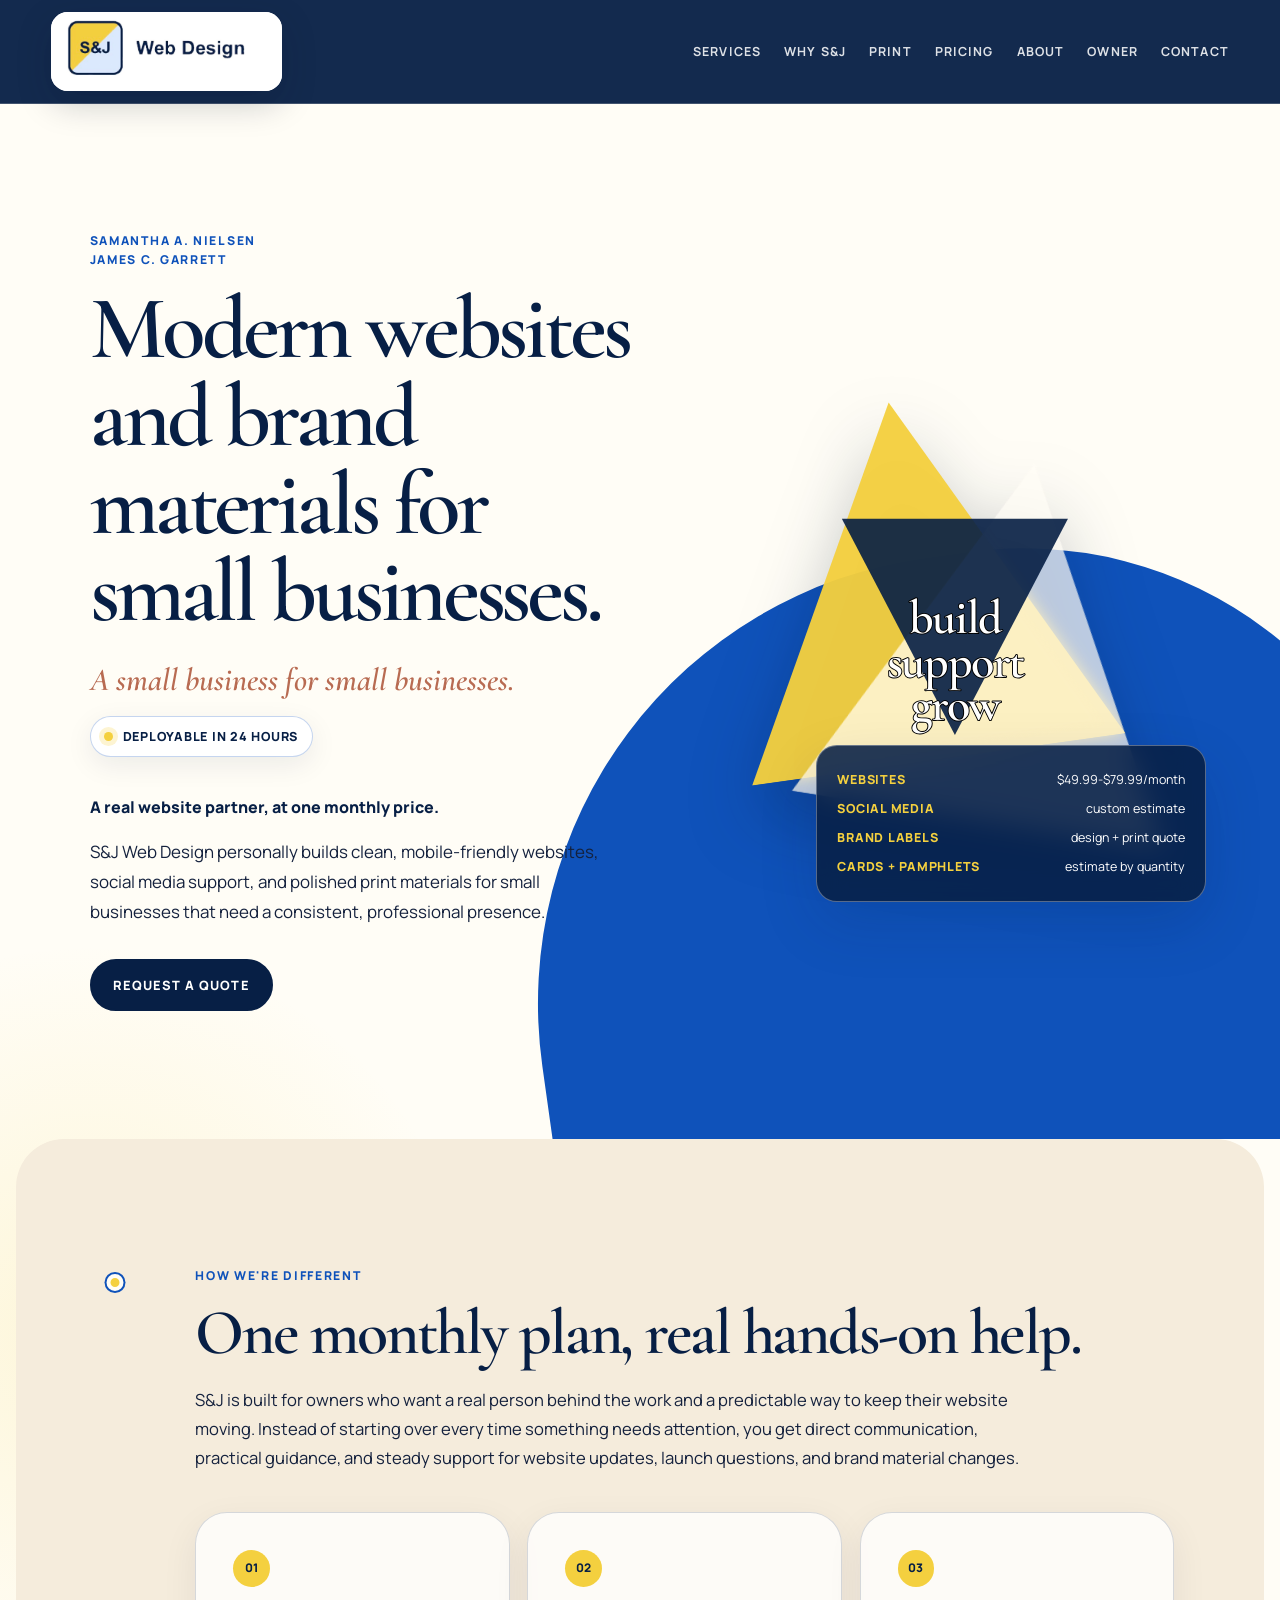
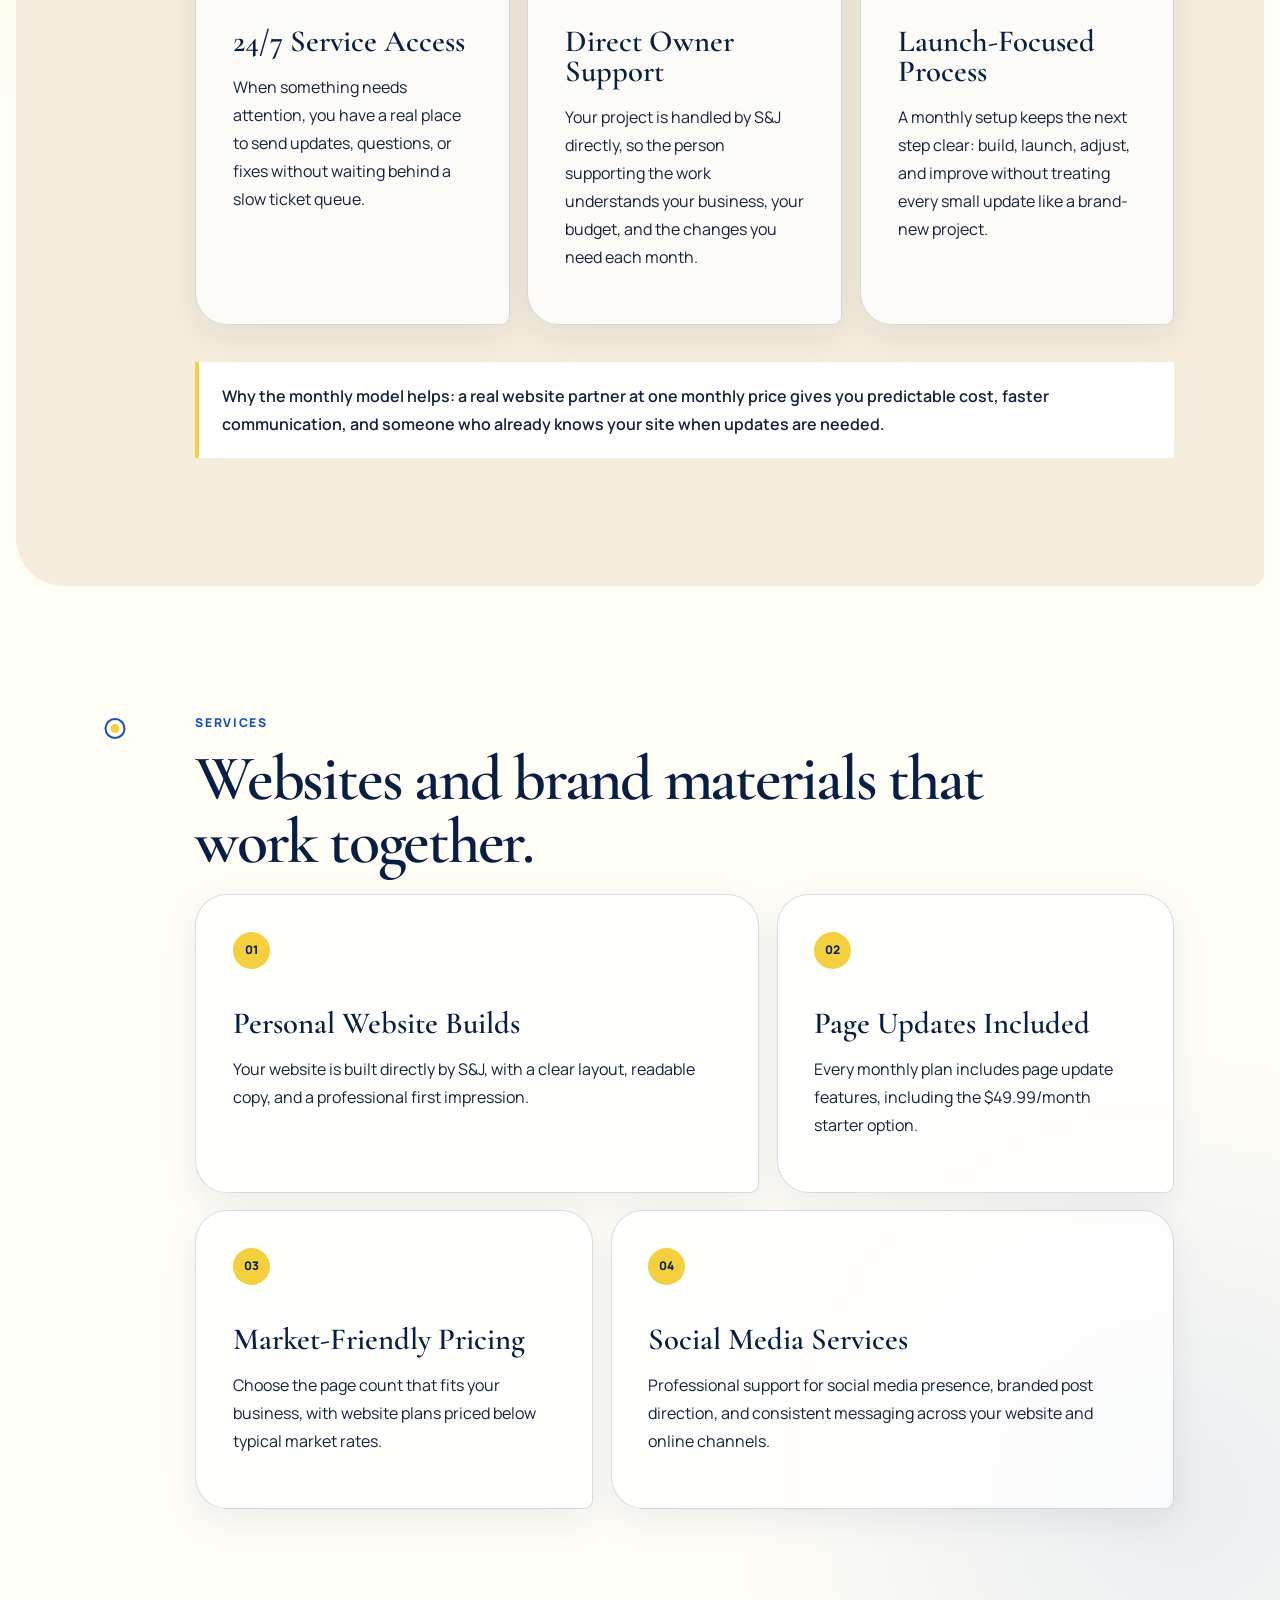
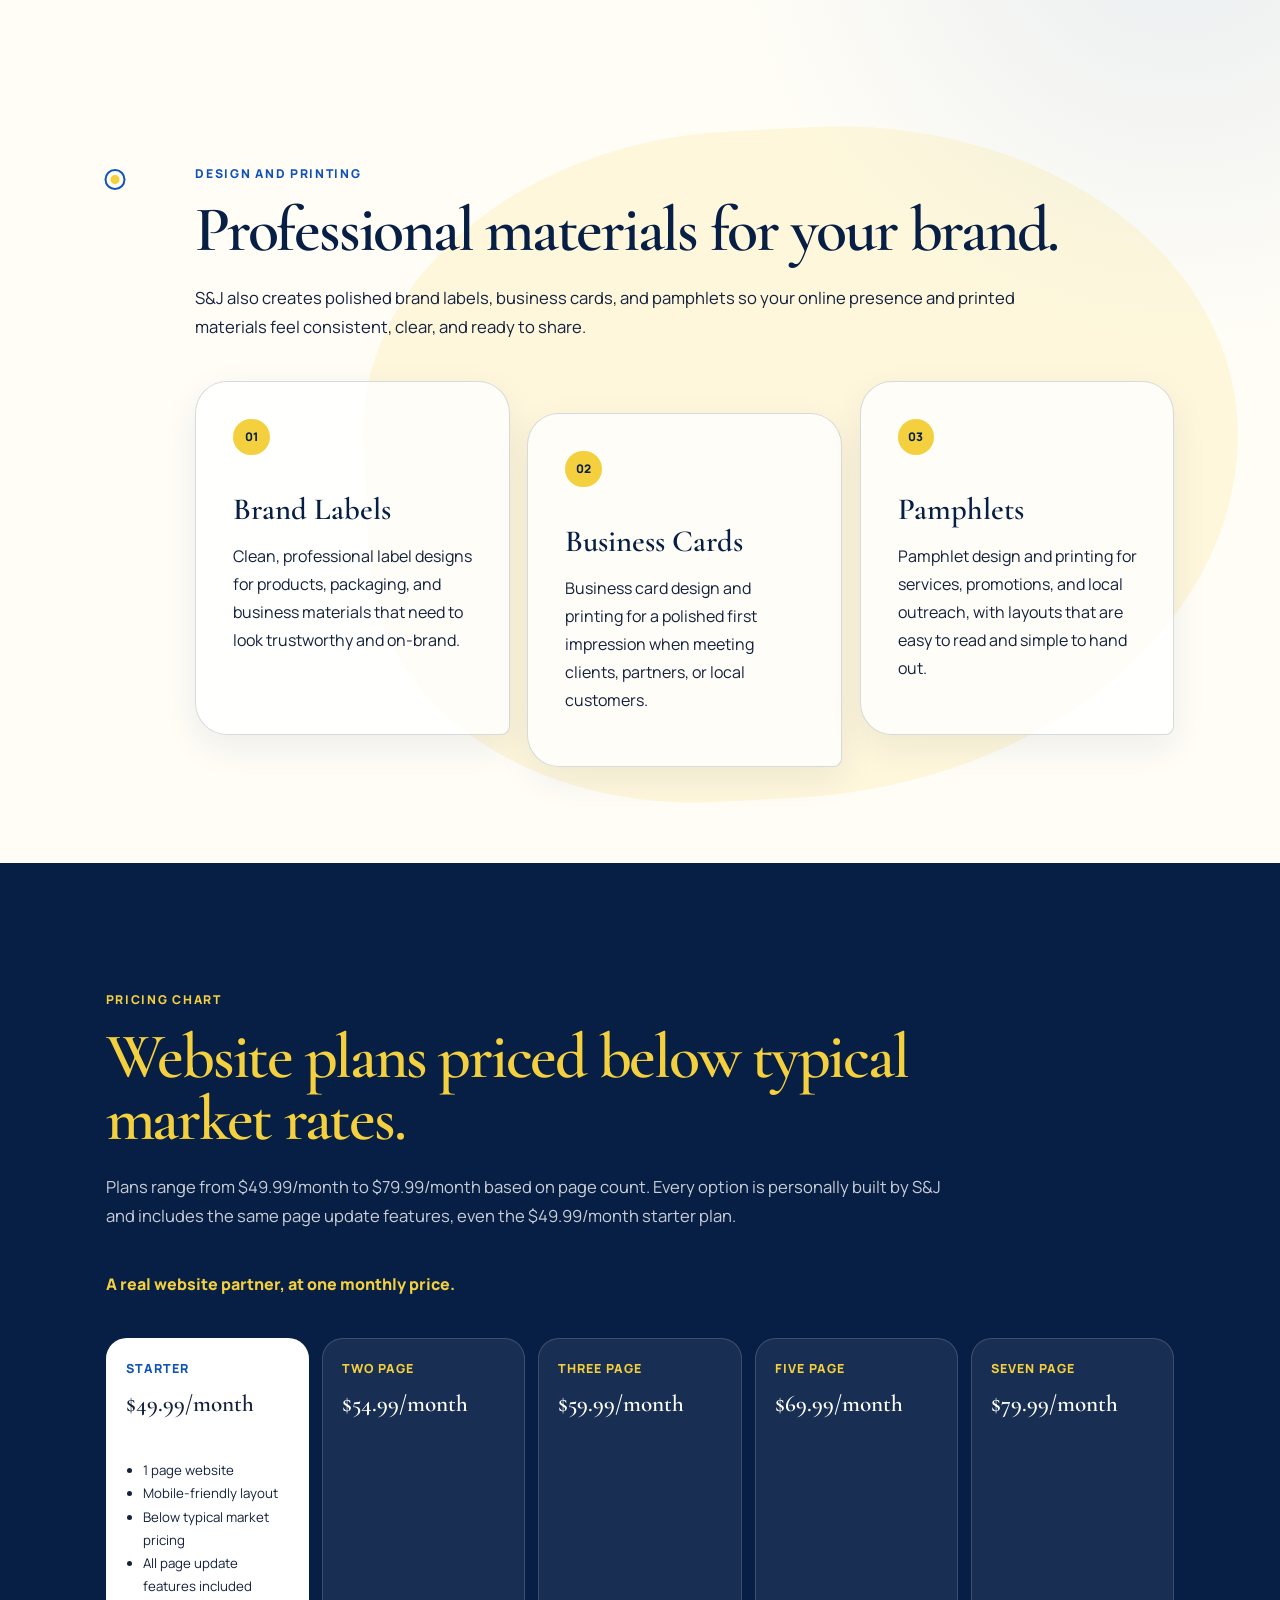
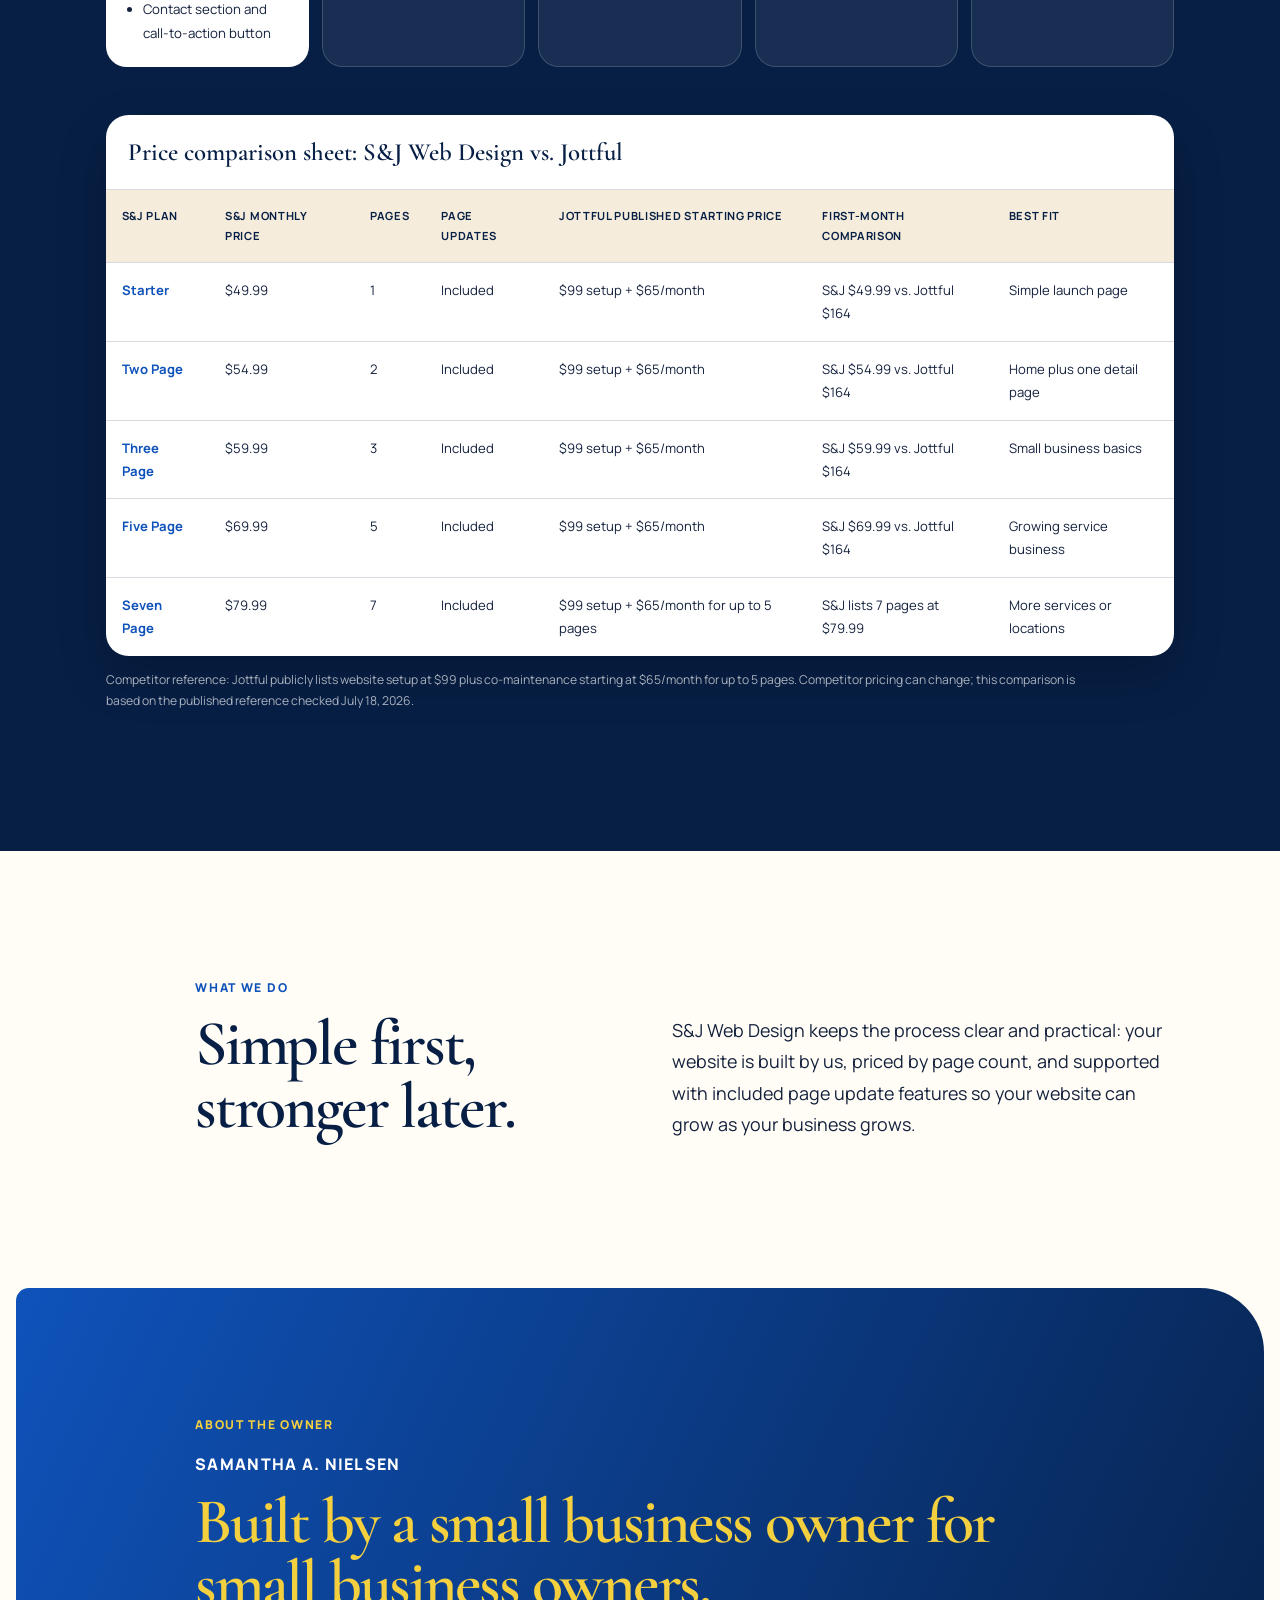
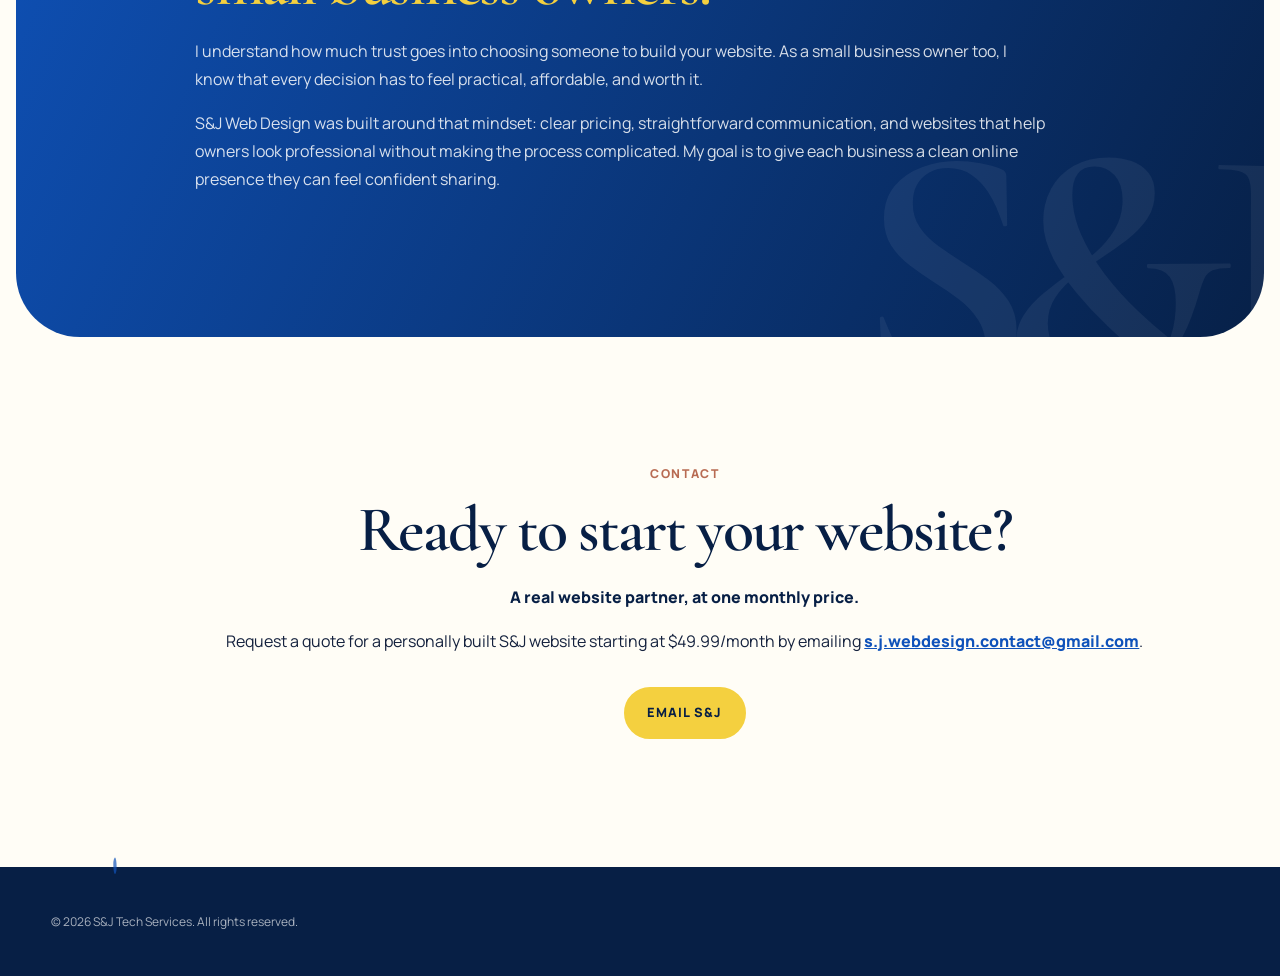
==== commit 3cd28c6a: "Set prism text to white at fixed 3rem" ====
--- a/index.html
+++ b/index.html
@@ -1 +1 @@
-<!doctype html> <html lang="en"> <head> <meta charset="utf-8"> <meta name="viewport" content="width=device-width, initial-scale=1"> <title>S&amp;J Web Design | Websites From $49.99/Month With Real Agent Support</title> <meta name="description" content="Professional small business websites from $49.99/month with real agent support, included page updates, social media services, and branded print materials."> <meta name="robots" content="index, follow"> <link rel="canonical" href="https://sjwebdesignca.com/"> <meta name="theme-color" content="#0f52ba"> <meta property="og:title" content="S&amp;J Web Design | Websites From $49.99/Month"> <meta property="og:description" content="Small business websites from $49.99/month with real agent support, included page updates, social media services, and branded print materials."> <meta property="og:type" content="website"> <meta property="og:url" content="https://sjwebdesignca.com/"> <meta name="twitter:card" content="summary"> <meta name="twitter:title" content="S&amp;J Web Design | Websites From $49.99/Month"> <meta name="twitter:description" content="Small business websites from $49.99/month with real agent support, included page updates, social media services, and branded print materials."> <script type="application/ld+json"> { "@context": "https://schema.org", "@type": "ProfessionalService", "name": "S&J Web Design", "url": "https://sjwebdesignca.com/", "email": "s.j.webdesign.contact@gmail.com", "description": "Professional small business websites from $49.99/month with real agent support, included page updates, social media services, and branded print materials.", "areaServed": "United States", "offers": { "@type": "Offer", "price": "49.99", "priceCurrency": "USD", "description": "Website plans starting at $49.99/month with real agent support and included page updates." } } </script> <style> @import url('https://fonts.googleapis.com/css2?family=Cormorant+Garamond:ital,wght@0,500;0,600;1,500&family=Manrope:wght@400;500;600;700&display=swap'); :root { --sapphire: #0f52ba; --sapphire-bright: #2f73d8; --navy: #071f45; --daffodil: #f4d03f; --daffodil-soft: #fff2a8; --paper: #fffdf6; --paper-deep: #f5ecdc; --clay: #b86b52; --sage: #78866b; --ink: #14213d; --muted: #58687a; --line: rgba(7, 31, 69, .16); --serif: "Cormorant Garamond", Georgia, serif; --sans: "Manrope", "Segoe UI", sans-serif; --shadow: 0 22px 60px rgba(7, 31, 69, .13); } *, *::before, *::after { box-sizing: border-box; } html { scroll-behavior: smooth; } body { margin: 0; overflow-x: hidden; color: var(--ink); background: radial-gradient(circle at 7% 18%, rgba(244, 208, 63, .16), transparent 24rem), radial-gradient(circle at 92% 42%, rgba(15, 82, 186, .09), transparent 28rem), var(--paper); font-family: var(--sans); font-size: 1rem; line-height: 1.75; } a { color: inherit; } button, summary, a { -webkit-tap-highlight-color: transparent; } :focus-visible { outline: 3px solid var(--daffodil); outline-offset: 4px; } .skip-link { position: fixed; z-index: 100; top: .5rem; left: .5rem; transform: translateY(-180%); padding: .7rem 1rem; background: var(--navy); color: white; border-radius: 999px; } .skip-link:focus { transform: none; } .site-header { position: sticky; z-index: 50; top: 0; display: flex; align-items: center; justify-content: space-between; gap: 2rem; min-height: 74px; padding: .75rem clamp(1rem, 4vw, 4rem); border-bottom: 1px solid rgba(255, 253, 246, .2); background: rgba(7, 31, 69, .95); color: white; backdrop-filter: blur(14px); } .brand { display: block; width: clamp(14rem, 18vw, 16.5rem); border-radius: 1.05rem; background: #fff; text-decoration: none; box-shadow: 0 12px 34px rgba(4,18,43,.22); overflow: hidden; transition: transform .2s ease, box-shadow .2s ease; } .brand:hover { transform: translateY(-1px); box-shadow: 0 15px 38px rgba(4,18,43,.27); } .brand-logo { display: block; width: 100%; height: auto; } .nav { display: flex; align-items: center; gap: clamp(.8rem, 1.8vw, 1.6rem); } .nav a { color: rgba(255,255,255,.86); font-size: .78rem; font-weight: 700; text-decoration: none; text-transform: uppercase; letter-spacing: .09em; } .nav a:hover { color: var(--daffodil); } .menu-button { display: none; border: 1px solid rgba(255,255,255,.3); border-radius: 999px; background: transparent; color: white; padding: .65rem .9rem; font: 700 .75rem var(--sans); letter-spacing: .08em; text-transform: uppercase; } .hero { position: relative; isolation: isolate; min-height: calc(100svh - 74px); display: grid; grid-template-columns: minmax(0, 1.07fr) minmax(300px, .93fr); align-items: center; gap: clamp(2.5rem, 7vw, 8rem); padding: clamp(5rem, 10vw, 9rem) clamp(1.25rem, 7vw, 8rem); overflow: hidden; } .hero::before { content: ""; position: absolute; z-index: -2; inset: auto -12vw -35vh 42vw; height: 100vh; border-radius: 50% 45% 0 0; background: var(--sapphire); transform: rotate(-8deg); } .hero-copy { position: relative; z-index: 2; max-width: 760px; } .eyebrow { margin: 0 0 1rem; color: var(--sapphire); font-size: .76rem; font-weight: 800; line-height: 1.5; letter-spacing: .14em; text-transform: uppercase; } h1, h2, h3 { margin-top: 0; color: var(--navy); font-family: var(--serif); line-height: .98; } h1 { max-width: 870px; margin-bottom: 1.5rem; font-size: clamp(3.3rem, 7vw, 7.2rem); font-weight: 600; letter-spacing: -.045em; } h2 { max-width: 900px; margin-bottom: 1.3rem; font-size: clamp(2.55rem, 5vw, 5.1rem); font-weight: 600; letter-spacing: -.035em; } h3 { margin-bottom: .75rem; font-size: clamp(1.65rem, 2.4vw, 2.2rem); font-weight: 600; } .hero-tagline { margin: 0 0 .7rem; color: var(--clay); font: italic 600 clamp(1.45rem, 2.5vw, 2.2rem) var(--serif); } .delivery-badge { display: inline-flex; align-items: center; gap: .6rem; margin: .35rem 0 1.2rem; padding: .55rem .85rem; border: 1px solid rgba(15,82,186,.24); border-radius: 999px; color: var(--navy); background: white; font-size: .78rem; font-weight: 800; letter-spacing: .06em; text-transform: uppercase; box-shadow: 0 8px 28px rgba(7,31,69,.08); } .delivery-badge::before { content: ""; width: .55rem; height: .55rem; border-radius: 50%; background: var(--daffodil); box-shadow: 0 0 0 5px rgba(244,208,63,.23); } .partner-note { color: var(--navy); font-weight: 800; } .hero-copy > p:not(.eyebrow):not(.hero-tagline):not(.delivery-badge):not(.partner-note) { max-width: 660px; font-size: 1.06rem; } .button { display: inline-flex; align-items: center; justify-content: center; min-height: 52px; margin-top: 1rem; padding: .8rem 1.35rem; border: 2px solid var(--navy); border-radius: 999px; background: var(--navy); color: white; font-size: .8rem; font-weight: 800; letter-spacing: .08em; text-decoration: none; text-transform: uppercase; transition: transform .2s ease, box-shadow .2s ease, background .2s ease; } .button:hover { transform: translateY(-3px); box-shadow: 0 12px 28px rgba(7,31,69,.24); background: var(--sapphire); } .prism-stage { position: relative; z-index: 2; min-height: 560px; display: grid; place-items: center; } .prism { position: relative; width: min(32vw, 460px); min-width: 320px; aspect-ratio: 1; filter: drop-shadow(0 30px 35px rgba(4,18,43,.28)); } .triangle { position: absolute; inset: 0; clip-path: polygon(50% 4%, 96% 92%, 4% 92%); } .triangle.one { background: rgba(244,208,63,.96); transform: translate(-10%, -8%) rotate(-8deg); } .triangle.two { background: rgba(255,253,246,.72); transform: translate(12%, 7%) rotate(9deg); backdrop-filter: blur(8px); } .triangle.three { inset: 20%; background: rgba(7,31,69,.91); transform: rotate(180deg); } .prism-label { position: absolute; z-index: 4; inset: 44% 20% auto; color: #2f73d8; text-align: center; font: 600 clamp(2.7rem, 3.3vw, 2.7rem)/.9 var(--serif); letter-spacing: -.03em; -webkit-text-stroke: 1.9px #000; paint-order: stroke fill; } .command-panel { position: absolute; z-index: 5; right: -1rem; bottom: 0; width: min(390px, 88%); padding: 1rem 1.25rem; border: 1px solid rgba(255,255,255,.32); border-radius: 1.3rem; background: rgba(7,31,69,.88); color: white; box-shadow: var(--shadow); backdrop-filter: blur(14px); } .command-panel p { display: flex; justify-content: space-between; gap: 1rem; margin: .45rem 0; font-size: .78rem; } .command-panel span { color: var(--daffodil); font-weight: 800; text-transform: uppercase; letter-spacing: .06em; } .thread-wrap { position: relative; } .thread-svg { position: absolute; z-index: 0; top: -2rem; bottom: 0; left: clamp(1rem, 4vw, 4rem); width: clamp(70px, 10vw, 150px); height: calc(100% + 2rem); pointer-events: none; overflow: visible; } .thread-path { fill: none; stroke: var(--sapphire); stroke-width: 2.5; stroke-linecap: round; stroke-dasharray: 1; stroke-dashoffset: 1; opacity: .7; } .section { position: relative; z-index: 1; width: min(1500px, calc(100% - 2rem)); margin: 0 auto; padding: clamp(5rem, 10vw, 9rem) clamp(1rem, 7vw, 8rem); } .section-inner { position: relative; margin-left: clamp(48px, 7vw, 110px); } .section-intro { max-width: 850px; margin-bottom: 2.5rem; font-size: 1.04rem; } .section-knot { position: absolute; left: calc(clamp(1rem, 4vw, 4rem) + clamp(22px, 3.7vw, 55px)); top: clamp(5.6rem, 10.5vw, 9.5rem); z-index: 3; width: 17px; height: 17px; border: 4px solid var(--paper); border-radius: 50%; background: var(--daffodil); box-shadow: 0 0 0 2px var(--sapphire); transform: translateX(-50%); } .card-grid { display: grid; grid-template-columns: repeat(12, 1fr); gap: 1.1rem; } .card { grid-column: span 4; position: relative; min-height: 260px; padding: clamp(1.4rem, 3vw, 2.3rem); border: 1px solid var(--line); border-radius: 2rem 2rem .55rem 2rem; background: rgba(255,255,255,.76); box-shadow: 0 12px 36px rgba(7,31,69,.07); transition: transform .22s ease, box-shadow .22s ease, border-color .22s ease; } .card:hover { transform: translateY(-7px) rotate(-.25deg); border-color: rgba(15,82,186,.35); box-shadow: var(--shadow); } .card-number { display: inline-grid; place-items: center; width: 2.3rem; aspect-ratio: 1; margin-bottom: 2.5rem; border-radius: 50%; background: var(--daffodil); color: var(--navy); font-size: .74rem; font-weight: 800; } .difference-section { border-radius: 3rem 3rem .8rem 3rem; background: var(--paper-deep); } .difference-note { max-width: 980px; margin: 2.3rem 0 0; padding: 1.25rem 1.4rem; border-left: 4px solid var(--daffodil); background: white; font-weight: 600; } #services .card:nth-child(1) { grid-column: span 7; } #services .card:nth-child(2) { grid-column: span 5; } #services .card:nth-child(3) { grid-column: span 5; } #services .card:nth-child(4) { grid-column: span 7; } .print-section::before { content: ""; position: absolute; z-index: -1; inset: 11% 2% 8% 28%; border-radius: 48% 52% 58% 42%; background: rgba(244,208,63,.14); transform: rotate(-3deg); } .print-section .card:nth-child(2) { transform: translateY(2rem); } .print-section .card:nth-child(2):hover { transform: translateY(calc(2rem - 7px)) rotate(.25deg); } .pricing { width: 100%; max-width: none; color: white; background: var(--navy); } .pricing .section-inner { width: min(1280px, calc(100% - 2rem)); margin-inline: auto; } .pricing h2, .pricing .eyebrow, .pricing .partner-note { color: var(--daffodil); } .pricing .section-intro { color: rgba(255,255,255,.78); } .pricing-list { display: grid; grid-template-columns: repeat(5, 1fr); gap: .8rem; margin: 2.5rem 0; } .price-tier { border: 1px solid rgba(255,255,255,.16); border-radius: 1.3rem; background: rgba(255,255,255,.07); overflow: hidden; } .price-tier[open] { background: white; color: var(--ink); } .price-tier summary { min-height: 120px; padding: 1.2rem; cursor: pointer; list-style: none; } .price-tier summary::-webkit-details-marker { display: none; } .price-tier summary span, .price-tier summary strong { display: block; } .price-tier summary span { color: var(--daffodil); font-size: .78rem; font-weight: 800; letter-spacing: .08em; text-transform: uppercase; } .price-tier[open] summary span { color: var(--sapphire); } .price-tier summary strong { margin-top: .6rem; font: 600 1.45rem var(--serif); } .price-tier ul { margin: 0; padding: 0 1.2rem 1.3rem 2.25rem; font-size: .83rem; } .comparison-wrap { overflow-x: auto; margin-top: 3rem; border-radius: 1.4rem; background: white; color: var(--ink); box-shadow: 0 20px 50px rgba(0,0,0,.2); } .comparison-table { width: 100%; min-width: 980px; border-collapse: collapse; font-size: .82rem; } .comparison-table caption { padding: 1.4rem; color: var(--navy); font: 600 1.55rem var(--serif); text-align: left; } .comparison-table th, .comparison-table td { padding: 1rem; border-top: 1px solid var(--line); text-align: left; vertical-align: top; } .comparison-table thead th { background: var(--paper-deep); color: var(--navy); font-size: .7rem; letter-spacing: .06em; text-transform: uppercase; } .comparison-table tbody th { color: var(--sapphire); } .comparison-note { max-width: 1000px; color: rgba(255,255,255,.66); font-size: .76rem; } .split { display: grid; grid-template-columns: 1fr 1fr; gap: 4rem; align-items: end; } .split > p { max-width: 650px; margin-bottom: 1.2rem; font-size: 1.12rem; } .owner-section { width: min(1380px, calc(100% - 2rem)); border-radius: .8rem 4rem 4rem 4rem; background: linear-gradient(115deg, rgba(15,82,186,.98), rgba(7,31,69,.98)), var(--sapphire); color: white; overflow: hidden; } .owner-section::after { content: "S&J"; position: absolute; right: -1rem; bottom: -4rem; color: rgba(255,255,255,.06); font: 600 clamp(10rem, 28vw, 26rem)/.7 var(--serif); letter-spacing: -.12em; } .owner-copy { position: relative; z-index: 2; max-width: 850px; margin-left: clamp(48px, 7vw, 110px); } .owner-section h2, .owner-section .eyebrow { color: var(--daffodil); } .owner-name { margin: 0 0 .8rem; font-weight: 800; letter-spacing: .08em; text-transform: uppercase; } .owner-copy p:not(.eyebrow):not(.owner-name) { color: rgba(255,255,255,.84); } .contact { text-align: center; } .contact h2, .contact .section-intro { margin-inline: auto; } .contact .eyebrow { color: var(--clay); } .contact a:not(.button) { color: var(--sapphire); font-weight: 800; } .button-light { background: var(--daffodil); color: var(--navy); border-color: var(--daffodil); } .button-light:hover { background: white; color: var(--navy); } .site-footer { display: flex; justify-content: space-between; gap: 2rem; padding: 2rem clamp(1rem, 4vw, 4rem); background: var(--navy); color: rgba(255,255,255,.65); font-size: .75rem; } .reveal { opacity: 0; transform: translateY(24px); transition: opacity .65s ease, transform .65s ease; } .reveal.visible { opacity: 1; transform: none; } @media (max-width: 1100px) { .nav { display: none; position: absolute; top: calc(100% + .35rem); right: 1rem; left: 1rem; padding: 1rem; border-radius: 1.2rem; background: var(--navy); box-shadow: var(--shadow); } .nav.open { display: grid; grid-template-columns: repeat(2, 1fr); } .nav a { padding: .75rem; border-radius: .7rem; background: rgba(255,255,255,.06); } .menu-button { display: block; } .hero { grid-template-columns: 1fr; padding-top: 4rem; } .prism-stage { min-height: 500px; } .prism { width: min(66vw, 460px); } .pricing-list { grid-template-columns: repeat(2, 1fr); } .price-tier:last-child { grid-column: 1 / -1; } } @media (max-width: 760px) { body { font-size: .96rem; } .site-header { min-height: 66px; padding-inline: 1rem; } .brand { width: 11.75rem; border-radius: .8rem; } .brand-logo { width: 100%; } .hero { min-height: auto; padding: 4rem 1.2rem 5rem; } .hero::before { inset: auto -60vw -20vh 12vw; height: 75vh; } h1 { font-size: clamp(3rem, 16vw, 5rem); } h2 { font-size: clamp(2.55rem, 13vw, 4rem); } .prism-stage { min-height: 420px; } .prism { min-width: 265px; width: 78vw; } .command-panel { right: 0; bottom: -1rem; } .command-panel p { display: grid; gap: 0; } .section { width: 100%; padding: 5rem 1.15rem; } .section-inner, .owner-copy { margin-left: 2.4rem; } .thread-svg { left: .45rem; width: 32px; } .section-knot { left: calc(.45rem + 16px); } .card-grid { display: grid; grid-template-columns: 1fr; } .card, #services .card:nth-child(n) { grid-column: auto; min-height: 0; } .print-section .card:nth-child(2), .print-section .card:nth-child(2):hover { transform: none; } .pricing .section-inner { width: 100%; margin: 0; } .pricing-list { grid-template-columns: 1fr; } .price-tier:last-child { grid-column: auto; } .price-tier summary { min-height: 0; } .split { grid-template-columns: 1fr; gap: 1rem; } .owner-section { width: calc(100% - 1rem); border-radius: .7rem 2.5rem 2.5rem 2.5rem; } .site-footer { display: grid; text-align: center; } } @media (prefers-reduced-motion: reduce) { html { scroll-behavior: auto; } *, *::before, *::after { scroll-behavior: auto !important; animation: none !important; transition-duration: .01ms !important; } .reveal { opacity: 1; transform: none; } .thread-path { stroke-dashoffset: 0 !important; } } </style> </head> <body> <a class="skip-link" href="#top">Skip to content</a> <header class="site-header"> <a class="brand" href="#top" aria-label="S and J Web Design home"> <img class="brand-logo" src="assets/sj-web-design-brand.jpg" width="1206" height="416" alt="S&amp;J Web Design"> </a> <button class="menu-button" type="button" aria-expanded="false" aria-controls="main-nav">Menu</button> <nav class="nav" id="main-nav" aria-label="Main navigation"> <a href="#services">Services</a> <a href="#difference">Why S&amp;J</a> <a href="#print">Print</a> <a href="#pricing">Pricing</a> <a href="#about">About</a> <a href="#owner">Owner</a> <a href="#contact">Contact</a> </nav> </header> <main id="top"> <section class="hero"> <div class="hero-copy reveal"> <p class="eyebrow">Samantha A. Nielsen<br>James C. Garrett</p> <h1>Modern websites and brand materials for small businesses.</h1> <p class="hero-tagline">A small business for small businesses.</p> <p class="delivery-badge">Deployable in 24 hours</p> <p class="partner-note">A real website partner, at one monthly price.</p> <p>S&amp;J Web Design personally builds clean, mobile-friendly websites, social media support, and polished print materials for small businesses that need a consistent, professional presence.</p> <a class="button" href="#contact">Request a quote</a> </div> <div class="prism-stage reveal" aria-label="S and J services represented by an abstract three-part triangle"> <div class="prism" aria-hidden="true"> <span class="triangle one"></span> <span class="triangle two"></span> <span class="triangle three"></span> <span class="prism-label">build<br>support<br>grow</span> </div> <div class="command-panel" aria-label="Offers and estimated pricing"> <p><span>websites</span> $49.99-$79.99/month</p> <p><span>social media</span> custom estimate</p> <p><span>brand labels</span> design + print quote</p> <p><span>cards + pamphlets</span> estimate by quantity</p> </div> </div> </section> <div class="thread-wrap"> <svg class="thread-svg" viewBox="0 0 100 1000" preserveAspectRatio="none" aria-hidden="true"> <path class="thread-path" pathLength="1" d="M50 0 C5 80, 95 135, 50 220 S5 360, 50 455 S95 600, 50 690 S5 850, 50 1000" /> </svg> <section class="section difference-section" id="difference"> <span class="section-knot" aria-hidden="true"></span> <div class="section-inner"> <p class="eyebrow">How we're different</p> <h2>One monthly plan, real hands-on help.</h2> <p class="section-intro">S&amp;J is built for owners who want a real person behind the work and a predictable way to keep their website moving. Instead of starting over every time something needs attention, you get direct communication, practical guidance, and steady support for website updates, launch questions, and brand material changes.</p> <div class="card-grid"> <article class="card reveal"><span class="card-number">01</span><h3>24/7 Service Access</h3><p>When something needs attention, you have a real place to send updates, questions, or fixes without waiting behind a slow ticket queue.</p></article> <article class="card reveal"><span class="card-number">02</span><h3>Direct Owner Support</h3><p>Your project is handled by S&amp;J directly, so the person supporting the work understands your business, your budget, and the changes you need each month.</p></article> <article class="card reveal"><span class="card-number">03</span><h3>Launch-Focused Process</h3><p>A monthly setup keeps the next step clear: build, launch, adjust, and improve without treating every small update like a brand-new project.</p></article> </div> <p class="difference-note">Why the monthly model helps: a real website partner at one monthly price gives you predictable cost, faster communication, and someone who already knows your site when updates are needed.</p> </div> </section> <section class="section" id="services"> <span class="section-knot" aria-hidden="true"></span> <div class="section-inner"> <p class="eyebrow">Services</p> <h2>Websites and brand materials that work together.</h2> <div class="card-grid"> <article class="card reveal"><span class="card-number">01</span><h3>Personal Website Builds</h3><p>Your website is built directly by S&amp;J, with a clear layout, readable copy, and a professional first impression.</p></article> <article class="card reveal"><span class="card-number">02</span><h3>Page Updates Included</h3><p>Every monthly plan includes page update features, including the $49.99/month starter option.</p></article> <article class="card reveal"><span class="card-number">03</span><h3>Market-Friendly Pricing</h3><p>Choose the page count that fits your business, with website plans priced below typical market rates.</p></article> <article class="card reveal"><span class="card-number">04</span><h3>Social Media Services</h3><p>Professional support for social media presence, branded post direction, and consistent messaging across your website and online channels.</p></article> </div> </div> </section> <section class="section print-section" id="print"> <span class="section-knot" aria-hidden="true"></span> <div class="section-inner"> <p class="eyebrow">Design and printing</p> <h2>Professional materials for your brand.</h2> <p class="section-intro">S&amp;J also creates polished brand labels, business cards, and pamphlets so your online presence and printed materials feel consistent, clear, and ready to share.</p> <div class="card-grid"> <article class="card reveal"><span class="card-number">01</span><h3>Brand Labels</h3><p>Clean, professional label designs for products, packaging, and business materials that need to look trustworthy and on-brand.</p></article> <article class="card reveal"><span class="card-number">02</span><h3>Business Cards</h3><p>Business card design and printing for a polished first impression when meeting clients, partners, or local customers.</p></article> <article class="card reveal"><span class="card-number">03</span><h3>Pamphlets</h3><p>Pamphlet design and printing for services, promotions, and local outreach, with layouts that are easy to read and simple to hand out.</p></article> </div> </div> </section> <section class="section pricing" id="pricing"> <div class="section-inner"> <p class="eyebrow">Pricing chart</p> <h2>Website plans priced below typical market rates.</h2> <p class="section-intro">Plans range from $49.99/month to $79.99/month based on page count. Every option is personally built by S&amp;J and includes the same page update features, even the $49.99/month starter plan.</p> <p class="partner-note">A real website partner, at one monthly price.</p> <div class="pricing-list" aria-label="Monthly website pricing options"> <details class="price-tier" open><summary><span>Starter</span><strong>$49.99/month</strong></summary><ul><li>1 page website</li><li>Mobile-friendly layout</li><li>Below typical market pricing</li><li>All page update features included</li><li>Contact section and call-to-action button</li></ul></details> <details class="price-tier"><summary><span>Two Page</span><strong>$54.99/month</strong></summary><ul><li>2 page website</li><li>Home page plus one service, about, or contact page</li><li>Below typical market pricing</li><li>All page update features included</li><li>Clear navigation between pages</li></ul></details> <details class="price-tier"><summary><span>Three Page</span><strong>$59.99/month</strong></summary><ul><li>3 page website</li><li>Good fit for home, services, and contact pages</li><li>Below typical market pricing</li><li>All page update features included</li><li>Simple service or feature sections</li></ul></details> <details class="price-tier"><summary><span>Five Page</span><strong>$69.99/month</strong></summary><ul><li>5 page website</li><li>Room for home, services, about, gallery, and contact pages</li><li>Below typical market pricing</li><li>All page update features included</li><li>Stronger structure for growing businesses</li></ul></details> <details class="price-tier"><summary><span>Seven Page</span><strong>$79.99/month</strong></summary><ul><li>7 page website</li><li>Best for businesses with several services or locations</li><li>Below typical market pricing</li><li>All page update features included</li><li>Highest monthly plan: $79.99/month</li></ul></details> </div> <div class="comparison-wrap" aria-label="Price comparison sheet" tabindex="0"> <table class="comparison-table"> <caption>Price comparison sheet: S&amp;J Web Design vs. Jottful</caption> <thead><tr><th scope="col">S&amp;J plan</th><th scope="col">S&amp;J monthly price</th><th scope="col">Pages</th><th scope="col">Page updates</th><th scope="col">Jottful published starting price</th><th scope="col">First-month comparison</th><th scope="col">Best fit</th></tr></thead> <tbody> <tr><th scope="row">Starter</th><td>$49.99</td><td>1</td><td>Included</td><td>$99 setup + $65/month</td><td>S&amp;J $49.99 vs. Jottful $164</td><td>Simple launch page</td></tr> <tr><th scope="row">Two Page</th><td>$54.99</td><td>2</td><td>Included</td><td>$99 setup + $65/month</td><td>S&amp;J $54.99 vs. Jottful $164</td><td>Home plus one detail page</td></tr> <tr><th scope="row">Three Page</th><td>$59.99</td><td>3</td><td>Included</td><td>$99 setup + $65/month</td><td>S&amp;J $59.99 vs. Jottful $164</td><td>Small business basics</td></tr> <tr><th scope="row">Five Page</th><td>$69.99</td><td>5</td><td>Included</td><td>$99 setup + $65/month</td><td>S&amp;J $69.99 vs. Jottful $164</td><td>Growing service business</td></tr> <tr><th scope="row">Seven Page</th><td>$79.99</td><td>7</td><td>Included</td><td>$99 setup + $65/month for up to 5 pages</td><td>S&amp;J lists 7 pages at $79.99</td><td>More services or locations</td></tr> </tbody> </table> </div> <p class="comparison-note">Competitor reference: Jottful publicly lists website setup at $99 plus co-maintenance starting at $65/month for up to 5 pages. Competitor pricing can change; this comparison is based on the published reference checked July 18, 2026.</p> </div> </section> <section class="section split" id="about"> <div class="section-inner"><p class="eyebrow">What we do</p><h2>Simple first, stronger later.</h2></div> <p>S&amp;J Web Design keeps the process clear and practical: your website is built by us, priced by page count, and supported with included page update features so your website can grow as your business grows.</p> </section> <section class="section owner-section" id="owner"> <div class="owner-copy"> <p class="eyebrow">About the owner</p> <p class="owner-name">Samantha A. Nielsen</p> <h2>Built by a small business owner for small business owners.</h2> <p>I understand how much trust goes into choosing someone to build your website. As a small business owner too, I know that every decision has to feel practical, affordable, and worth it.</p> <p>S&amp;J Web Design was built around that mindset: clear pricing, straightforward communication, and websites that help owners look professional without making the process complicated. My goal is to give each business a clean online presence they can feel confident sharing.</p> </div> </section> <section class="section contact" id="contact"> <div class="section-inner"> <p class="eyebrow">Contact</p> <h2>Ready to start your website?</h2> <p class="partner-note">A real website partner, at one monthly price.</p> <p>Request a quote for a personally built S&amp;J website starting at $49.99/month by emailing <a href="mailto:s.j.webdesign.contact@gmail.com">s.j.webdesign.contact@gmail.com</a>.</p> <a class="button button-light" href="mailto:s.j.webdesign.contact@gmail.com">Email S&amp;J</a> </div> </section> </div> </main> <footer class="site-footer"><p>&copy; 2026 S&amp;J Tech Services. All rights reserved.</p></footer> <script> const menuButton = document.querySelector('.menu-button'); const nav = document.querySelector('.nav'); menuButton.addEventListener('click', () => { const open = menuButton.getAttribute('aria-expanded') === 'true'; menuButton.setAttribute('aria-expanded', String(!open)); menuButton.textContent = open ? 'Menu' : 'Close'; nav.classList.toggle('open', !open); }); nav.addEventListener('click', event => { if (event.target.matches('a')) { nav.classList.remove('open'); menuButton.setAttribute('aria-expanded', 'false'); menuButton.textContent = 'Menu'; } }); const reducedMotion = window.matchMedia('(prefers-reduced-motion: reduce)').matches; const reveals = document.querySelectorAll('.reveal'); if (reducedMotion || !('IntersectionObserver' in window)) { reveals.forEach(element => element.classList.add('visible')); } else { const observer = new IntersectionObserver(entries => { entries.forEach(entry => { if (entry.isIntersecting) { entry.target.classList.add('visible'); observer.unobserve(entry.target); } }); }, { threshold: .12 }); reveals.forEach(element => observer.observe(element)); } const thread = document.querySelector('.thread-path'); const updateThread = () => { const scrollable = document.documentElement.scrollHeight - window.innerHeight; const progress = scrollable > 0 ? Math.min(1, Math.max(0, window.scrollY / scrollable)) : 1; thread.style.strokeDashoffset = String(1 - progress); }; if (!reducedMotion) { updateThread(); window.addEventListener('scroll', updateThread, { passive: true }); window.addEventListener('resize', updateThread); } </script> </body> </html>
+<!doctype html> <html lang="en"> <head> <meta charset="utf-8"> <meta name="viewport" content="width=device-width, initial-scale=1"> <title>S&amp;J Web Design | Websites From $49.99/Month With Real Agent Support</title> <meta name="description" content="Professional small business websites from $49.99/month with real agent support, included page updates, social media services, and branded print materials."> <meta name="robots" content="index, follow"> <link rel="canonical" href="https://sjwebdesignca.com/"> <meta name="theme-color" content="#0f52ba"> <meta property="og:title" content="S&amp;J Web Design | Websites From $49.99/Month"> <meta property="og:description" content="Small business websites from $49.99/month with real agent support, included page updates, social media services, and branded print materials."> <meta property="og:type" content="website"> <meta property="og:url" content="https://sjwebdesignca.com/"> <meta name="twitter:card" content="summary"> <meta name="twitter:title" content="S&amp;J Web Design | Websites From $49.99/Month"> <meta name="twitter:description" content="Small business websites from $49.99/month with real agent support, included page updates, social media services, and branded print materials."> <script type="application/ld+json"> { "@context": "https://schema.org", "@type": "ProfessionalService", "name": "S&J Web Design", "url": "https://sjwebdesignca.com/", "email": "s.j.webdesign.contact@gmail.com", "description": "Professional small business websites from $49.99/month with real agent support, included page updates, social media services, and branded print materials.", "areaServed": "United States", "offers": { "@type": "Offer", "price": "49.99", "priceCurrency": "USD", "description": "Website plans starting at $49.99/month with real agent support and included page updates." } } </script> <style> @import url('https://fonts.googleapis.com/css2?family=Cormorant+Garamond:ital,wght@0,500;0,600;1,500&family=Manrope:wght@400;500;600;700&display=swap'); :root { --sapphire: #0f52ba; --sapphire-bright: #2f73d8; --navy: #071f45; --daffodil: #f4d03f; --daffodil-soft: #fff2a8; --paper: #fffdf6; --paper-deep: #f5ecdc; --clay: #b86b52; --sage: #78866b; --ink: #14213d; --muted: #58687a; --line: rgba(7, 31, 69, .16); --serif: "Cormorant Garamond", Georgia, serif; --sans: "Manrope", "Segoe UI", sans-serif; --shadow: 0 22px 60px rgba(7, 31, 69, .13); } *, *::before, *::after { box-sizing: border-box; } html { scroll-behavior: smooth; } body { margin: 0; overflow-x: hidden; color: var(--ink); background: radial-gradient(circle at 7% 18%, rgba(244, 208, 63, .16), transparent 24rem), radial-gradient(circle at 92% 42%, rgba(15, 82, 186, .09), transparent 28rem), var(--paper); font-family: var(--sans); font-size: 1rem; line-height: 1.75; } a { color: inherit; } button, summary, a { -webkit-tap-highlight-color: transparent; } :focus-visible { outline: 3px solid var(--daffodil); outline-offset: 4px; } .skip-link { position: fixed; z-index: 100; top: .5rem; left: .5rem; transform: translateY(-180%); padding: .7rem 1rem; background: var(--navy); color: white; border-radius: 999px; } .skip-link:focus { transform: none; } .site-header { position: sticky; z-index: 50; top: 0; display: flex; align-items: center; justify-content: space-between; gap: 2rem; min-height: 74px; padding: .75rem clamp(1rem, 4vw, 4rem); border-bottom: 1px solid rgba(255, 253, 246, .2); background: rgba(7, 31, 69, .95); color: white; backdrop-filter: blur(14px); } .brand { display: block; width: clamp(14rem, 18vw, 16.5rem); border-radius: 1.05rem; background: #fff; text-decoration: none; box-shadow: 0 12px 34px rgba(4,18,43,.22); overflow: hidden; transition: transform .2s ease, box-shadow .2s ease; } .brand:hover { transform: translateY(-1px); box-shadow: 0 15px 38px rgba(4,18,43,.27); } .brand-logo { display: block; width: 100%; height: auto; } .nav { display: flex; align-items: center; gap: clamp(.8rem, 1.8vw, 1.6rem); } .nav a { color: rgba(255,255,255,.86); font-size: .78rem; font-weight: 700; text-decoration: none; text-transform: uppercase; letter-spacing: .09em; } .nav a:hover { color: var(--daffodil); } .menu-button { display: none; border: 1px solid rgba(255,255,255,.3); border-radius: 999px; background: transparent; color: white; padding: .65rem .9rem; font: 700 .75rem var(--sans); letter-spacing: .08em; text-transform: uppercase; } .hero { position: relative; isolation: isolate; min-height: calc(100svh - 74px); display: grid; grid-template-columns: minmax(0, 1.07fr) minmax(300px, .93fr); align-items: center; gap: clamp(2.5rem, 7vw, 8rem); padding: clamp(5rem, 10vw, 9rem) clamp(1.25rem, 7vw, 8rem); overflow: hidden; } .hero::before { content: ""; position: absolute; z-index: -2; inset: auto -12vw -35vh 42vw; height: 100vh; border-radius: 50% 45% 0 0; background: var(--sapphire); transform: rotate(-8deg); } .hero-copy { position: relative; z-index: 2; max-width: 760px; } .eyebrow { margin: 0 0 1rem; color: var(--sapphire); font-size: .76rem; font-weight: 800; line-height: 1.5; letter-spacing: .14em; text-transform: uppercase; } h1, h2, h3 { margin-top: 0; color: var(--navy); font-family: var(--serif); line-height: .98; } h1 { max-width: 870px; margin-bottom: 1.5rem; font-size: clamp(3.3rem, 7vw, 7.2rem); font-weight: 600; letter-spacing: -.045em; } h2 { max-width: 900px; margin-bottom: 1.3rem; font-size: clamp(2.55rem, 5vw, 5.1rem); font-weight: 600; letter-spacing: -.035em; } h3 { margin-bottom: .75rem; font-size: clamp(1.65rem, 2.4vw, 2.2rem); font-weight: 600; } .hero-tagline { margin: 0 0 .7rem; color: var(--clay); font: italic 600 clamp(1.45rem, 2.5vw, 2.2rem) var(--serif); } .delivery-badge { display: inline-flex; align-items: center; gap: .6rem; margin: .35rem 0 1.2rem; padding: .55rem .85rem; border: 1px solid rgba(15,82,186,.24); border-radius: 999px; color: var(--navy); background: white; font-size: .78rem; font-weight: 800; letter-spacing: .06em; text-transform: uppercase; box-shadow: 0 8px 28px rgba(7,31,69,.08); } .delivery-badge::before { content: ""; width: .55rem; height: .55rem; border-radius: 50%; background: var(--daffodil); box-shadow: 0 0 0 5px rgba(244,208,63,.23); } .partner-note { color: var(--navy); font-weight: 800; } .hero-copy > p:not(.eyebrow):not(.hero-tagline):not(.delivery-badge):not(.partner-note) { max-width: 660px; font-size: 1.06rem; } .button { display: inline-flex; align-items: center; justify-content: center; min-height: 52px; margin-top: 1rem; padding: .8rem 1.35rem; border: 2px solid var(--navy); border-radius: 999px; background: var(--navy); color: white; font-size: .8rem; font-weight: 800; letter-spacing: .08em; text-decoration: none; text-transform: uppercase; transition: transform .2s ease, box-shadow .2s ease, background .2s ease; } .button:hover { transform: translateY(-3px); box-shadow: 0 12px 28px rgba(7,31,69,.24); background: var(--sapphire); } .prism-stage { position: relative; z-index: 2; min-height: 560px; display: grid; place-items: center; } .prism { position: relative; width: min(32vw, 460px); min-width: 320px; aspect-ratio: 1; filter: drop-shadow(0 30px 35px rgba(4,18,43,.28)); } .triangle { position: absolute; inset: 0; clip-path: polygon(50% 4%, 96% 92%, 4% 92%); } .triangle.one { background: rgba(244,208,63,.96); transform: translate(-10%, -8%) rotate(-8deg); } .triangle.two { background: rgba(255,253,246,.72); transform: translate(12%, 7%) rotate(9deg); backdrop-filter: blur(8px); } .triangle.three { inset: 20%; background: rgba(7,31,69,.91); transform: rotate(180deg); } .prism-label { position: absolute; z-index: 4; inset: 44% 20% auto; color: #fff; text-align: center; font: 600 clamp(3rem, 3.3vw, 3rem)/.9 var(--serif); letter-spacing: -.03em; -webkit-text-stroke: 1.9px #000; paint-order: stroke fill; } .command-panel { position: absolute; z-index: 5; right: -1rem; bottom: 0; width: min(390px, 88%); padding: 1rem 1.25rem; border: 1px solid rgba(255,255,255,.32); border-radius: 1.3rem; background: rgba(7,31,69,.88); color: white; box-shadow: var(--shadow); backdrop-filter: blur(14px); } .command-panel p { display: flex; justify-content: space-between; gap: 1rem; margin: .45rem 0; font-size: .78rem; } .command-panel span { color: var(--daffodil); font-weight: 800; text-transform: uppercase; letter-spacing: .06em; } .thread-wrap { position: relative; } .thread-svg { position: absolute; z-index: 0; top: -2rem; bottom: 0; left: clamp(1rem, 4vw, 4rem); width: clamp(70px, 10vw, 150px); height: calc(100% + 2rem); pointer-events: none; overflow: visible; } .thread-path { fill: none; stroke: var(--sapphire); stroke-width: 2.5; stroke-linecap: round; stroke-dasharray: 1; stroke-dashoffset: 1; opacity: .7; } .section { position: relative; z-index: 1; width: min(1500px, calc(100% - 2rem)); margin: 0 auto; padding: clamp(5rem, 10vw, 9rem) clamp(1rem, 7vw, 8rem); } .section-inner { position: relative; margin-left: clamp(48px, 7vw, 110px); } .section-intro { max-width: 850px; margin-bottom: 2.5rem; font-size: 1.04rem; } .section-knot { position: absolute; left: calc(clamp(1rem, 4vw, 4rem) + clamp(22px, 3.7vw, 55px)); top: clamp(5.6rem, 10.5vw, 9.5rem); z-index: 3; width: 17px; height: 17px; border: 4px solid var(--paper); border-radius: 50%; background: var(--daffodil); box-shadow: 0 0 0 2px var(--sapphire); transform: translateX(-50%); } .card-grid { display: grid; grid-template-columns: repeat(12, 1fr); gap: 1.1rem; } .card { grid-column: span 4; position: relative; min-height: 260px; padding: clamp(1.4rem, 3vw, 2.3rem); border: 1px solid var(--line); border-radius: 2rem 2rem .55rem 2rem; background: rgba(255,255,255,.76); box-shadow: 0 12px 36px rgba(7,31,69,.07); transition: transform .22s ease, box-shadow .22s ease, border-color .22s ease; } .card:hover { transform: translateY(-7px) rotate(-.25deg); border-color: rgba(15,82,186,.35); box-shadow: var(--shadow); } .card-number { display: inline-grid; place-items: center; width: 2.3rem; aspect-ratio: 1; margin-bottom: 2.5rem; border-radius: 50%; background: var(--daffodil); color: var(--navy); font-size: .74rem; font-weight: 800; } .difference-section { border-radius: 3rem 3rem .8rem 3rem; background: var(--paper-deep); } .difference-note { max-width: 980px; margin: 2.3rem 0 0; padding: 1.25rem 1.4rem; border-left: 4px solid var(--daffodil); background: white; font-weight: 600; } #services .card:nth-child(1) { grid-column: span 7; } #services .card:nth-child(2) { grid-column: span 5; } #services .card:nth-child(3) { grid-column: span 5; } #services .card:nth-child(4) { grid-column: span 7; } .print-section::before { content: ""; position: absolute; z-index: -1; inset: 11% 2% 8% 28%; border-radius: 48% 52% 58% 42%; background: rgba(244,208,63,.14); transform: rotate(-3deg); } .print-section .card:nth-child(2) { transform: translateY(2rem); } .print-section .card:nth-child(2):hover { transform: translateY(calc(2rem - 7px)) rotate(.25deg); } .pricing { width: 100%; max-width: none; color: white; background: var(--navy); } .pricing .section-inner { width: min(1280px, calc(100% - 2rem)); margin-inline: auto; } .pricing h2, .pricing .eyebrow, .pricing .partner-note { color: var(--daffodil); } .pricing .section-intro { color: rgba(255,255,255,.78); } .pricing-list { display: grid; grid-template-columns: repeat(5, 1fr); gap: .8rem; margin: 2.5rem 0; } .price-tier { border: 1px solid rgba(255,255,255,.16); border-radius: 1.3rem; background: rgba(255,255,255,.07); overflow: hidden; } .price-tier[open] { background: white; color: var(--ink); } .price-tier summary { min-height: 120px; padding: 1.2rem; cursor: pointer; list-style: none; } .price-tier summary::-webkit-details-marker { display: none; } .price-tier summary span, .price-tier summary strong { display: block; } .price-tier summary span { color: var(--daffodil); font-size: .78rem; font-weight: 800; letter-spacing: .08em; text-transform: uppercase; } .price-tier[open] summary span { color: var(--sapphire); } .price-tier summary strong { margin-top: .6rem; font: 600 1.45rem var(--serif); } .price-tier ul { margin: 0; padding: 0 1.2rem 1.3rem 2.25rem; font-size: .83rem; } .comparison-wrap { overflow-x: auto; margin-top: 3rem; border-radius: 1.4rem; background: white; color: var(--ink); box-shadow: 0 20px 50px rgba(0,0,0,.2); } .comparison-table { width: 100%; min-width: 980px; border-collapse: collapse; font-size: .82rem; } .comparison-table caption { padding: 1.4rem; color: var(--navy); font: 600 1.55rem var(--serif); text-align: left; } .comparison-table th, .comparison-table td { padding: 1rem; border-top: 1px solid var(--line); text-align: left; vertical-align: top; } .comparison-table thead th { background: var(--paper-deep); color: var(--navy); font-size: .7rem; letter-spacing: .06em; text-transform: uppercase; } .comparison-table tbody th { color: var(--sapphire); } .comparison-note { max-width: 1000px; color: rgba(255,255,255,.66); font-size: .76rem; } .split { display: grid; grid-template-columns: 1fr 1fr; gap: 4rem; align-items: end; } .split > p { max-width: 650px; margin-bottom: 1.2rem; font-size: 1.12rem; } .owner-section { width: min(1380px, calc(100% - 2rem)); border-radius: .8rem 4rem 4rem 4rem; background: linear-gradient(115deg, rgba(15,82,186,.98), rgba(7,31,69,.98)), var(--sapphire); color: white; overflow: hidden; } .owner-section::after { content: "S&J"; position: absolute; right: -1rem; bottom: -4rem; color: rgba(255,255,255,.06); font: 600 clamp(10rem, 28vw, 26rem)/.7 var(--serif); letter-spacing: -.12em; } .owner-copy { position: relative; z-index: 2; max-width: 850px; margin-left: clamp(48px, 7vw, 110px); } .owner-section h2, .owner-section .eyebrow { color: var(--daffodil); } .owner-name { margin: 0 0 .8rem; font-weight: 800; letter-spacing: .08em; text-transform: uppercase; } .owner-copy p:not(.eyebrow):not(.owner-name) { color: rgba(255,255,255,.84); } .contact { text-align: center; } .contact h2, .contact .section-intro { margin-inline: auto; } .contact .eyebrow { color: var(--clay); } .contact a:not(.button) { color: var(--sapphire); font-weight: 800; } .button-light { background: var(--daffodil); color: var(--navy); border-color: var(--daffodil); } .button-light:hover { background: white; color: var(--navy); } .site-footer { display: flex; justify-content: space-between; gap: 2rem; padding: 2rem clamp(1rem, 4vw, 4rem); background: var(--navy); color: rgba(255,255,255,.65); font-size: .75rem; } .reveal { opacity: 0; transform: translateY(24px); transition: opacity .65s ease, transform .65s ease; } .reveal.visible { opacity: 1; transform: none; } @media (max-width: 1100px) { .nav { display: none; position: absolute; top: calc(100% + .35rem); right: 1rem; left: 1rem; padding: 1rem; border-radius: 1.2rem; background: var(--navy); box-shadow: var(--shadow); } .nav.open { display: grid; grid-template-columns: repeat(2, 1fr); } .nav a { padding: .75rem; border-radius: .7rem; background: rgba(255,255,255,.06); } .menu-button { display: block; } .hero { grid-template-columns: 1fr; padding-top: 4rem; } .prism-stage { min-height: 500px; } .prism { width: min(66vw, 460px); } .pricing-list { grid-template-columns: repeat(2, 1fr); } .price-tier:last-child { grid-column: 1 / -1; } } @media (max-width: 760px) { body { font-size: .96rem; } .site-header { min-height: 66px; padding-inline: 1rem; } .brand { width: 11.75rem; border-radius: .8rem; } .brand-logo { width: 100%; } .hero { min-height: auto; padding: 4rem 1.2rem 5rem; } .hero::before { inset: auto -60vw -20vh 12vw; height: 75vh; } h1 { font-size: clamp(3rem, 16vw, 5rem); } h2 { font-size: clamp(2.55rem, 13vw, 4rem); } .prism-stage { min-height: 420px; } .prism { min-width: 265px; width: 78vw; } .command-panel { right: 0; bottom: -1rem; } .command-panel p { display: grid; gap: 0; } .section { width: 100%; padding: 5rem 1.15rem; } .section-inner, .owner-copy { margin-left: 2.4rem; } .thread-svg { left: .45rem; width: 32px; } .section-knot { left: calc(.45rem + 16px); } .card-grid { display: grid; grid-template-columns: 1fr; } .card, #services .card:nth-child(n) { grid-column: auto; min-height: 0; } .print-section .card:nth-child(2), .print-section .card:nth-child(2):hover { transform: none; } .pricing .section-inner { width: 100%; margin: 0; } .pricing-list { grid-template-columns: 1fr; } .price-tier:last-child { grid-column: auto; } .price-tier summary { min-height: 0; } .split { grid-template-columns: 1fr; gap: 1rem; } .owner-section { width: calc(100% - 1rem); border-radius: .7rem 2.5rem 2.5rem 2.5rem; } .site-footer { display: grid; text-align: center; } } @media (prefers-reduced-motion: reduce) { html { scroll-behavior: auto; } *, *::before, *::after { scroll-behavior: auto !important; animation: none !important; transition-duration: .01ms !important; } .reveal { opacity: 1; transform: none; } .thread-path { stroke-dashoffset: 0 !important; } } </style> </head> <body> <a class="skip-link" href="#top">Skip to content</a> <header class="site-header"> <a class="brand" href="#top" aria-label="S and J Web Design home"> <img class="brand-logo" src="assets/sj-web-design-brand.jpg" width="1206" height="416" alt="S&amp;J Web Design"> </a> <button class="menu-button" type="button" aria-expanded="false" aria-controls="main-nav">Menu</button> <nav class="nav" id="main-nav" aria-label="Main navigation"> <a href="#services">Services</a> <a href="#difference">Why S&amp;J</a> <a href="#print">Print</a> <a href="#pricing">Pricing</a> <a href="#about">About</a> <a href="#owner">Owner</a> <a href="#contact">Contact</a> </nav> </header> <main id="top"> <section class="hero"> <div class="hero-copy reveal"> <p class="eyebrow">Samantha A. Nielsen<br>James C. Garrett</p> <h1>Modern websites and brand materials for small businesses.</h1> <p class="hero-tagline">A small business for small businesses.</p> <p class="delivery-badge">Deployable in 24 hours</p> <p class="partner-note">A real website partner, at one monthly price.</p> <p>S&amp;J Web Design personally builds clean, mobile-friendly websites, social media support, and polished print materials for small businesses that need a consistent, professional presence.</p> <a class="button" href="#contact">Request a quote</a> </div> <div class="prism-stage reveal" aria-label="S and J services represented by an abstract three-part triangle"> <div class="prism" aria-hidden="true"> <span class="triangle one"></span> <span class="triangle two"></span> <span class="triangle three"></span> <span class="prism-label">build<br>support<br>grow</span> </div> <div class="command-panel" aria-label="Offers and estimated pricing"> <p><span>websites</span> $49.99-$79.99/month</p> <p><span>social media</span> custom estimate</p> <p><span>brand labels</span> design + print quote</p> <p><span>cards + pamphlets</span> estimate by quantity</p> </div> </div> </section> <div class="thread-wrap"> <svg class="thread-svg" viewBox="0 0 100 1000" preserveAspectRatio="none" aria-hidden="true"> <path class="thread-path" pathLength="1" d="M50 0 C5 80, 95 135, 50 220 S5 360, 50 455 S95 600, 50 690 S5 850, 50 1000" /> </svg> <section class="section difference-section" id="difference"> <span class="section-knot" aria-hidden="true"></span> <div class="section-inner"> <p class="eyebrow">How we're different</p> <h2>One monthly plan, real hands-on help.</h2> <p class="section-intro">S&amp;J is built for owners who want a real person behind the work and a predictable way to keep their website moving. Instead of starting over every time something needs attention, you get direct communication, practical guidance, and steady support for website updates, launch questions, and brand material changes.</p> <div class="card-grid"> <article class="card reveal"><span class="card-number">01</span><h3>24/7 Service Access</h3><p>When something needs attention, you have a real place to send updates, questions, or fixes without waiting behind a slow ticket queue.</p></article> <article class="card reveal"><span class="card-number">02</span><h3>Direct Owner Support</h3><p>Your project is handled by S&amp;J directly, so the person supporting the work understands your business, your budget, and the changes you need each month.</p></article> <article class="card reveal"><span class="card-number">03</span><h3>Launch-Focused Process</h3><p>A monthly setup keeps the next step clear: build, launch, adjust, and improve without treating every small update like a brand-new project.</p></article> </div> <p class="difference-note">Why the monthly model helps: a real website partner at one monthly price gives you predictable cost, faster communication, and someone who already knows your site when updates are needed.</p> </div> </section> <section class="section" id="services"> <span class="section-knot" aria-hidden="true"></span> <div class="section-inner"> <p class="eyebrow">Services</p> <h2>Websites and brand materials that work together.</h2> <div class="card-grid"> <article class="card reveal"><span class="card-number">01</span><h3>Personal Website Builds</h3><p>Your website is built directly by S&amp;J, with a clear layout, readable copy, and a professional first impression.</p></article> <article class="card reveal"><span class="card-number">02</span><h3>Page Updates Included</h3><p>Every monthly plan includes page update features, including the $49.99/month starter option.</p></article> <article class="card reveal"><span class="card-number">03</span><h3>Market-Friendly Pricing</h3><p>Choose the page count that fits your business, with website plans priced below typical market rates.</p></article> <article class="card reveal"><span class="card-number">04</span><h3>Social Media Services</h3><p>Professional support for social media presence, branded post direction, and consistent messaging across your website and online channels.</p></article> </div> </div> </section> <section class="section print-section" id="print"> <span class="section-knot" aria-hidden="true"></span> <div class="section-inner"> <p class="eyebrow">Design and printing</p> <h2>Professional materials for your brand.</h2> <p class="section-intro">S&amp;J also creates polished brand labels, business cards, and pamphlets so your online presence and printed materials feel consistent, clear, and ready to share.</p> <div class="card-grid"> <article class="card reveal"><span class="card-number">01</span><h3>Brand Labels</h3><p>Clean, professional label designs for products, packaging, and business materials that need to look trustworthy and on-brand.</p></article> <article class="card reveal"><span class="card-number">02</span><h3>Business Cards</h3><p>Business card design and printing for a polished first impression when meeting clients, partners, or local customers.</p></article> <article class="card reveal"><span class="card-number">03</span><h3>Pamphlets</h3><p>Pamphlet design and printing for services, promotions, and local outreach, with layouts that are easy to read and simple to hand out.</p></article> </div> </div> </section> <section class="section pricing" id="pricing"> <div class="section-inner"> <p class="eyebrow">Pricing chart</p> <h2>Website plans priced below typical market rates.</h2> <p class="section-intro">Plans range from $49.99/month to $79.99/month based on page count. Every option is personally built by S&amp;J and includes the same page update features, even the $49.99/month starter plan.</p> <p class="partner-note">A real website partner, at one monthly price.</p> <div class="pricing-list" aria-label="Monthly website pricing options"> <details class="price-tier" open><summary><span>Starter</span><strong>$49.99/month</strong></summary><ul><li>1 page website</li><li>Mobile-friendly layout</li><li>Below typical market pricing</li><li>All page update features included</li><li>Contact section and call-to-action button</li></ul></details> <details class="price-tier"><summary><span>Two Page</span><strong>$54.99/month</strong></summary><ul><li>2 page website</li><li>Home page plus one service, about, or contact page</li><li>Below typical market pricing</li><li>All page update features included</li><li>Clear navigation between pages</li></ul></details> <details class="price-tier"><summary><span>Three Page</span><strong>$59.99/month</strong></summary><ul><li>3 page website</li><li>Good fit for home, services, and contact pages</li><li>Below typical market pricing</li><li>All page update features included</li><li>Simple service or feature sections</li></ul></details> <details class="price-tier"><summary><span>Five Page</span><strong>$69.99/month</strong></summary><ul><li>5 page website</li><li>Room for home, services, about, gallery, and contact pages</li><li>Below typical market pricing</li><li>All page update features included</li><li>Stronger structure for growing businesses</li></ul></details> <details class="price-tier"><summary><span>Seven Page</span><strong>$79.99/month</strong></summary><ul><li>7 page website</li><li>Best for businesses with several services or locations</li><li>Below typical market pricing</li><li>All page update features included</li><li>Highest monthly plan: $79.99/month</li></ul></details> </div> <div class="comparison-wrap" aria-label="Price comparison sheet" tabindex="0"> <table class="comparison-table"> <caption>Price comparison sheet: S&amp;J Web Design vs. Jottful</caption> <thead><tr><th scope="col">S&amp;J plan</th><th scope="col">S&amp;J monthly price</th><th scope="col">Pages</th><th scope="col">Page updates</th><th scope="col">Jottful published starting price</th><th scope="col">First-month comparison</th><th scope="col">Best fit</th></tr></thead> <tbody> <tr><th scope="row">Starter</th><td>$49.99</td><td>1</td><td>Included</td><td>$99 setup + $65/month</td><td>S&amp;J $49.99 vs. Jottful $164</td><td>Simple launch page</td></tr> <tr><th scope="row">Two Page</th><td>$54.99</td><td>2</td><td>Included</td><td>$99 setup + $65/month</td><td>S&amp;J $54.99 vs. Jottful $164</td><td>Home plus one detail page</td></tr> <tr><th scope="row">Three Page</th><td>$59.99</td><td>3</td><td>Included</td><td>$99 setup + $65/month</td><td>S&amp;J $59.99 vs. Jottful $164</td><td>Small business basics</td></tr> <tr><th scope="row">Five Page</th><td>$69.99</td><td>5</td><td>Included</td><td>$99 setup + $65/month</td><td>S&amp;J $69.99 vs. Jottful $164</td><td>Growing service business</td></tr> <tr><th scope="row">Seven Page</th><td>$79.99</td><td>7</td><td>Included</td><td>$99 setup + $65/month for up to 5 pages</td><td>S&amp;J lists 7 pages at $79.99</td><td>More services or locations</td></tr> </tbody> </table> </div> <p class="comparison-note">Competitor reference: Jottful publicly lists website setup at $99 plus co-maintenance starting at $65/month for up to 5 pages. Competitor pricing can change; this comparison is based on the published reference checked July 18, 2026.</p> </div> </section> <section class="section split" id="about"> <div class="section-inner"><p class="eyebrow">What we do</p><h2>Simple first, stronger later.</h2></div> <p>S&amp;J Web Design keeps the process clear and practical: your website is built by us, priced by page count, and supported with included page update features so your website can grow as your business grows.</p> </section> <section class="section owner-section" id="owner"> <div class="owner-copy"> <p class="eyebrow">About the owner</p> <p class="owner-name">Samantha A. Nielsen</p> <h2>Built by a small business owner for small business owners.</h2> <p>I understand how much trust goes into choosing someone to build your website. As a small business owner too, I know that every decision has to feel practical, affordable, and worth it.</p> <p>S&amp;J Web Design was built around that mindset: clear pricing, straightforward communication, and websites that help owners look professional without making the process complicated. My goal is to give each business a clean online presence they can feel confident sharing.</p> </div> </section> <section class="section contact" id="contact"> <div class="section-inner"> <p class="eyebrow">Contact</p> <h2>Ready to start your website?</h2> <p class="partner-note">A real website partner, at one monthly price.</p> <p>Request a quote for a personally built S&amp;J website starting at $49.99/month by emailing <a href="mailto:s.j.webdesign.contact@gmail.com">s.j.webdesign.contact@gmail.com</a>.</p> <a class="button button-light" href="mailto:s.j.webdesign.contact@gmail.com">Email S&amp;J</a> </div> </section> </div> </main> <footer class="site-footer"><p>&copy; 2026 S&amp;J Tech Services. All rights reserved.</p></footer> <script> const menuButton = document.querySelector('.menu-button'); const nav = document.querySelector('.nav'); menuButton.addEventListener('click', () => { const open = menuButton.getAttribute('aria-expanded') === 'true'; menuButton.setAttribute('aria-expanded', String(!open)); menuButton.textContent = open ? 'Menu' : 'Close'; nav.classList.toggle('open', !open); }); nav.addEventListener('click', event => { if (event.target.matches('a')) { nav.classList.remove('open'); menuButton.setAttribute('aria-expanded', 'false'); menuButton.textContent = 'Menu'; } }); const reducedMotion = window.matchMedia('(prefers-reduced-motion: reduce)').matches; const reveals = document.querySelectorAll('.reveal'); if (reducedMotion || !('IntersectionObserver' in window)) { reveals.forEach(element => element.classList.add('visible')); } else { const observer = new IntersectionObserver(entries => { entries.forEach(entry => { if (entry.isIntersecting) { entry.target.classList.add('visible'); observer.unobserve(entry.target); } }); }, { threshold: .12 }); reveals.forEach(element => observer.observe(element)); } const thread = document.querySelector('.thread-path'); const updateThread = () => { const scrollable = document.documentElement.scrollHeight - window.innerHeight; const progress = scrollable > 0 ? Math.min(1, Math.max(0, window.scrollY / scrollable)) : 1; thread.style.strokeDashoffset = String(1 - progress); }; if (!reducedMotion) { updateThread(); window.addEventListener('scroll', updateThread, { passive: true }); window.addEventListener('resize', updateThread); } </script> </body> </html>
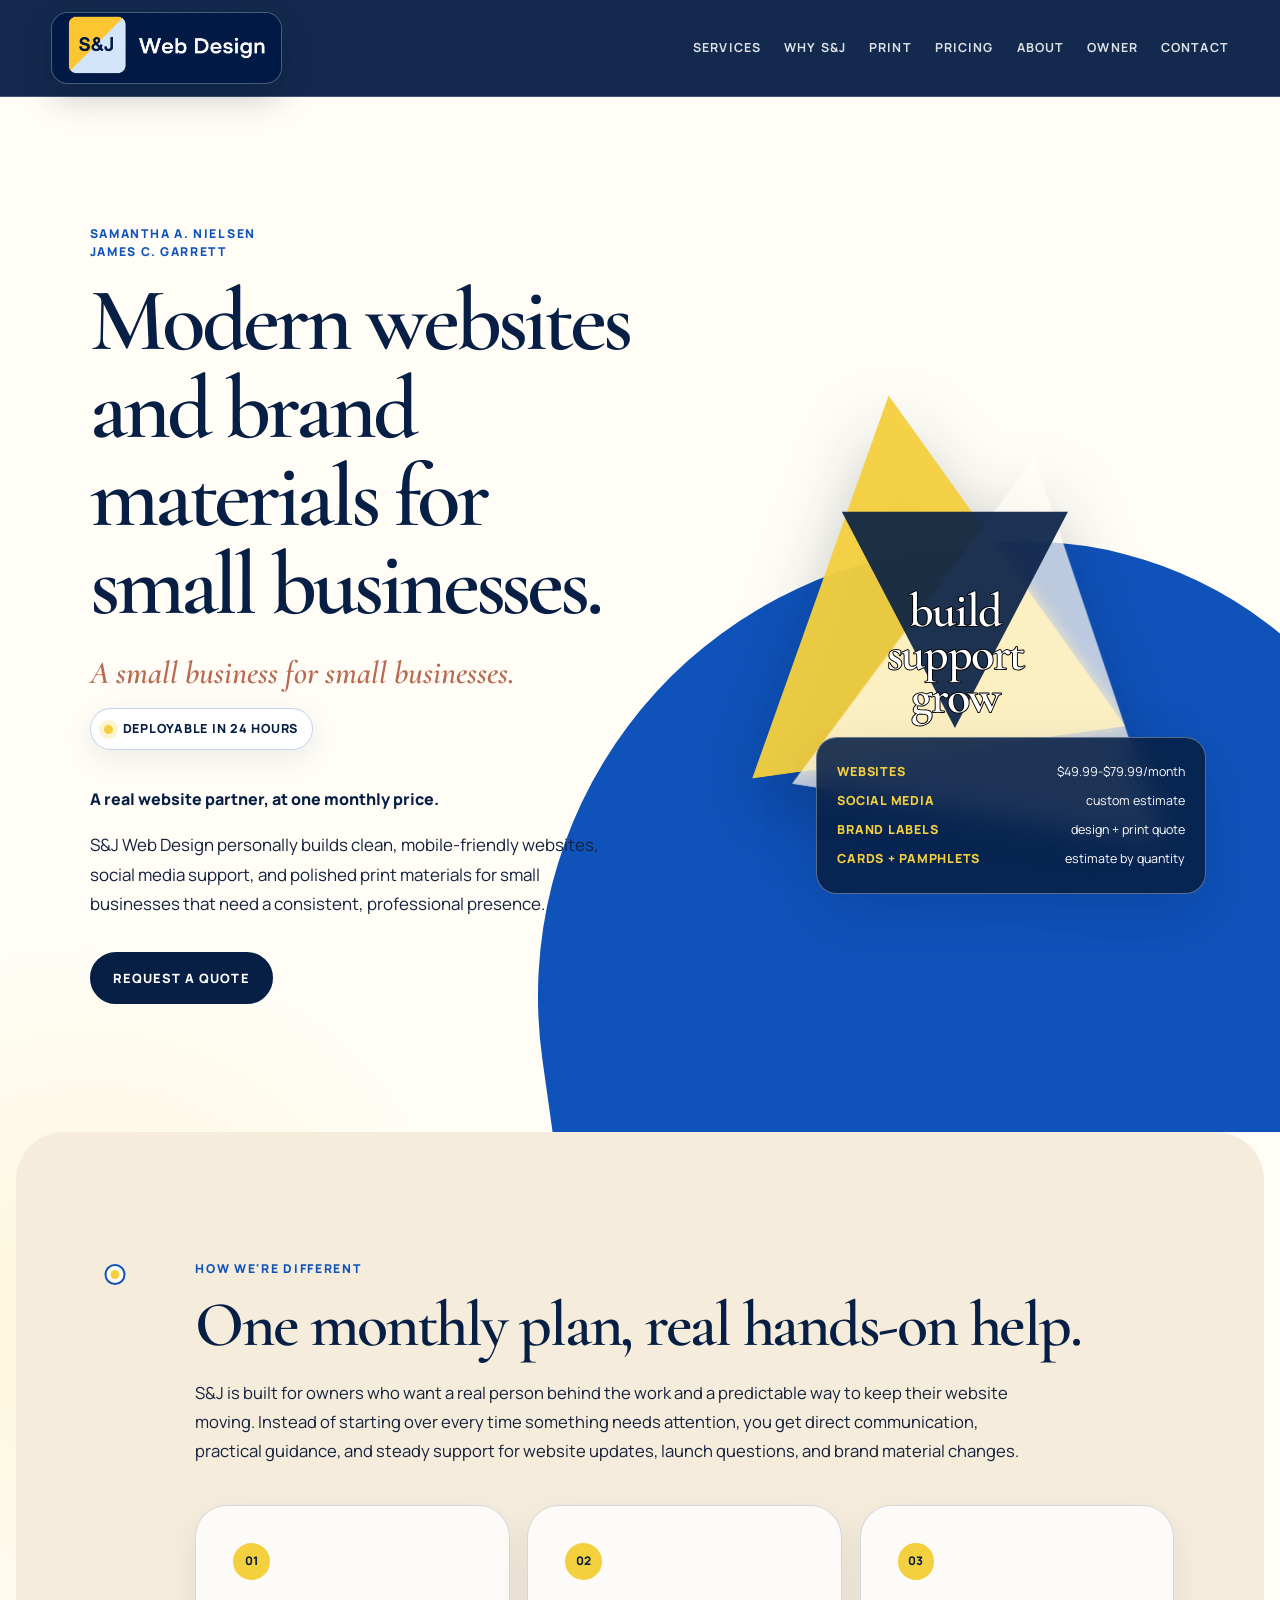
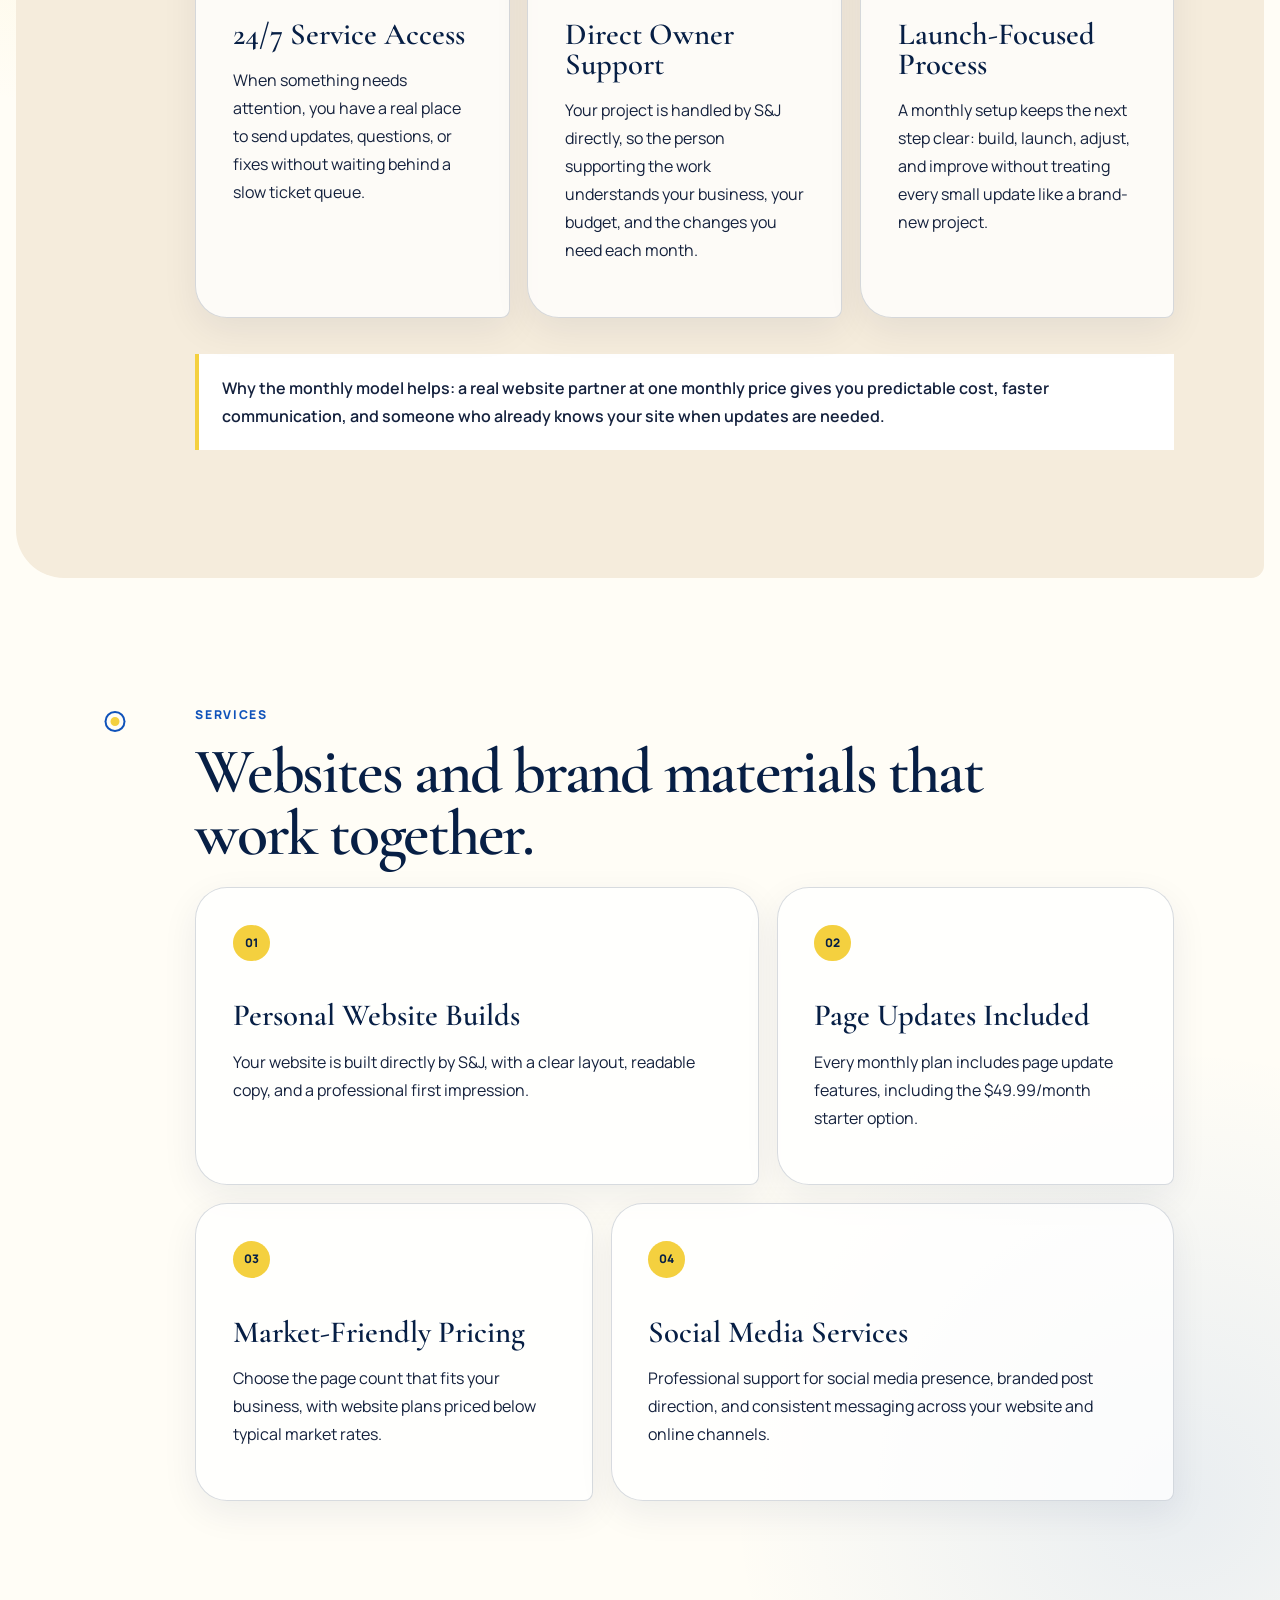
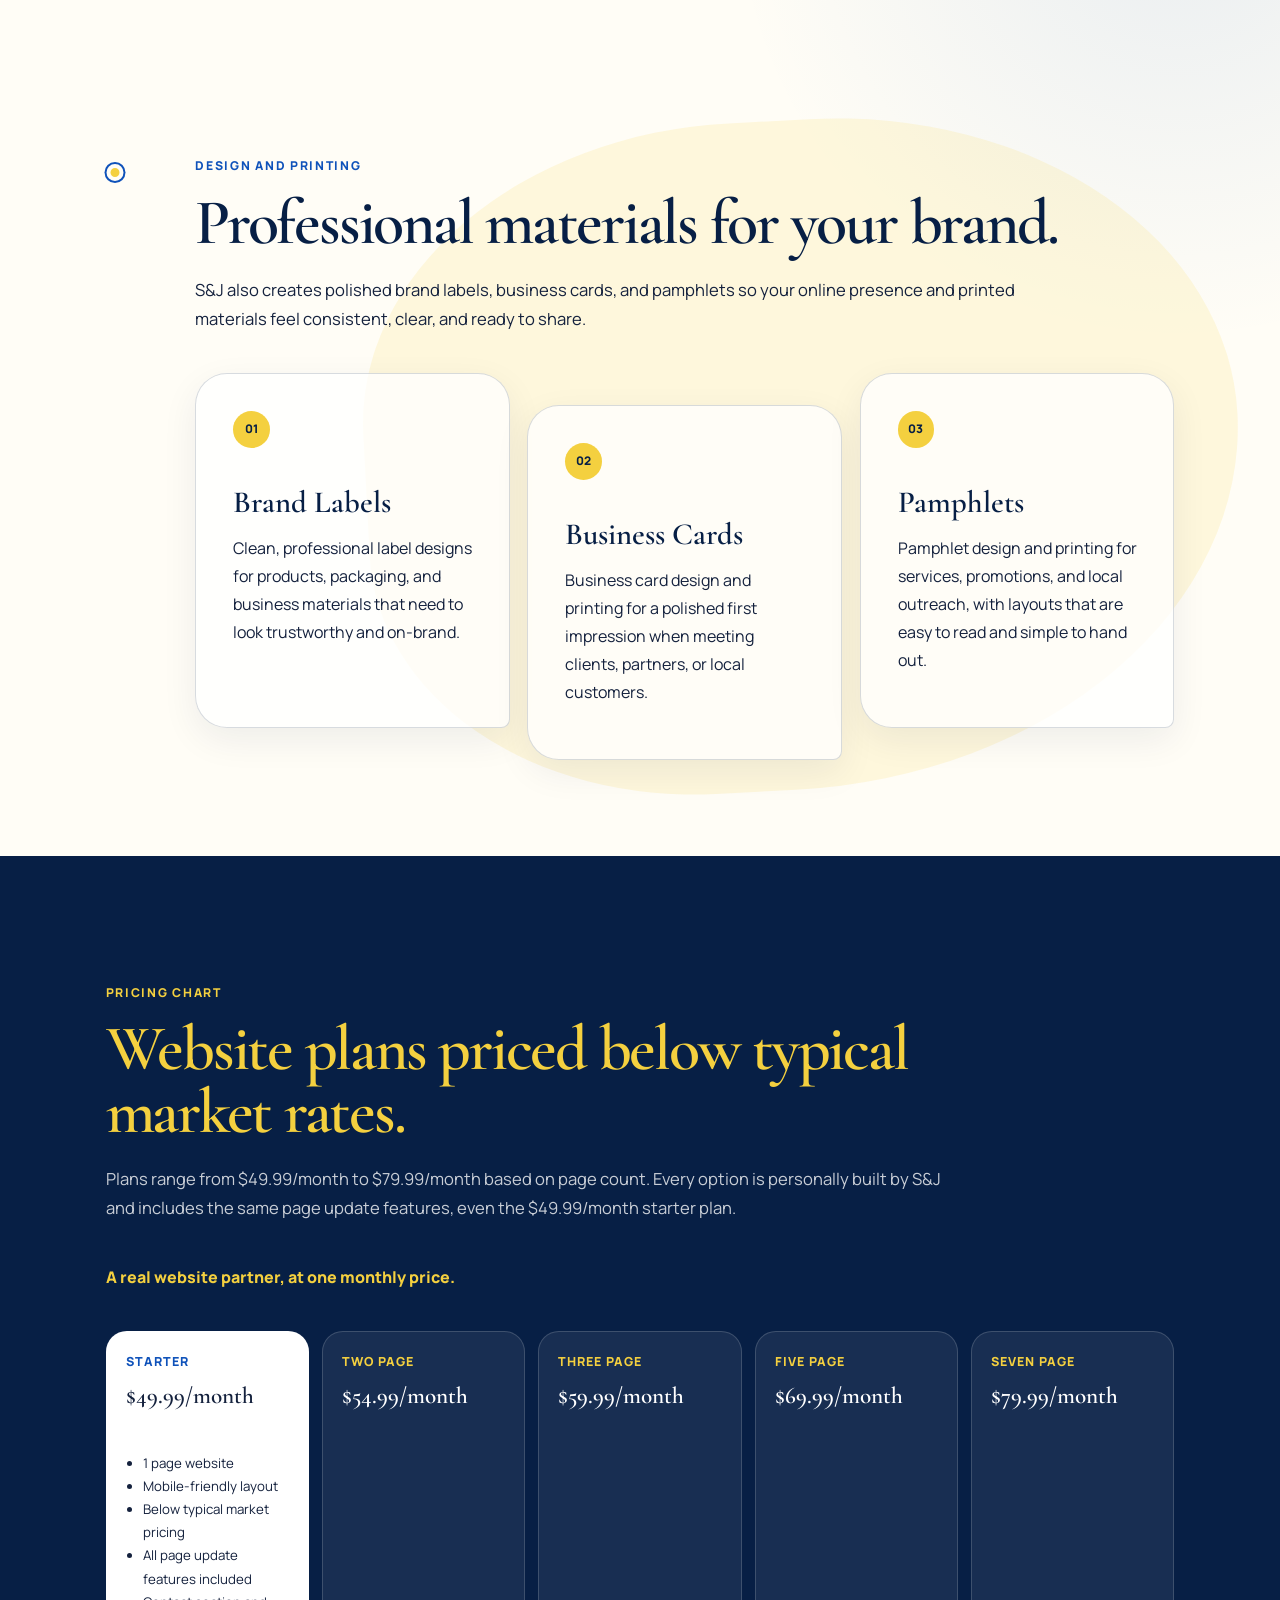
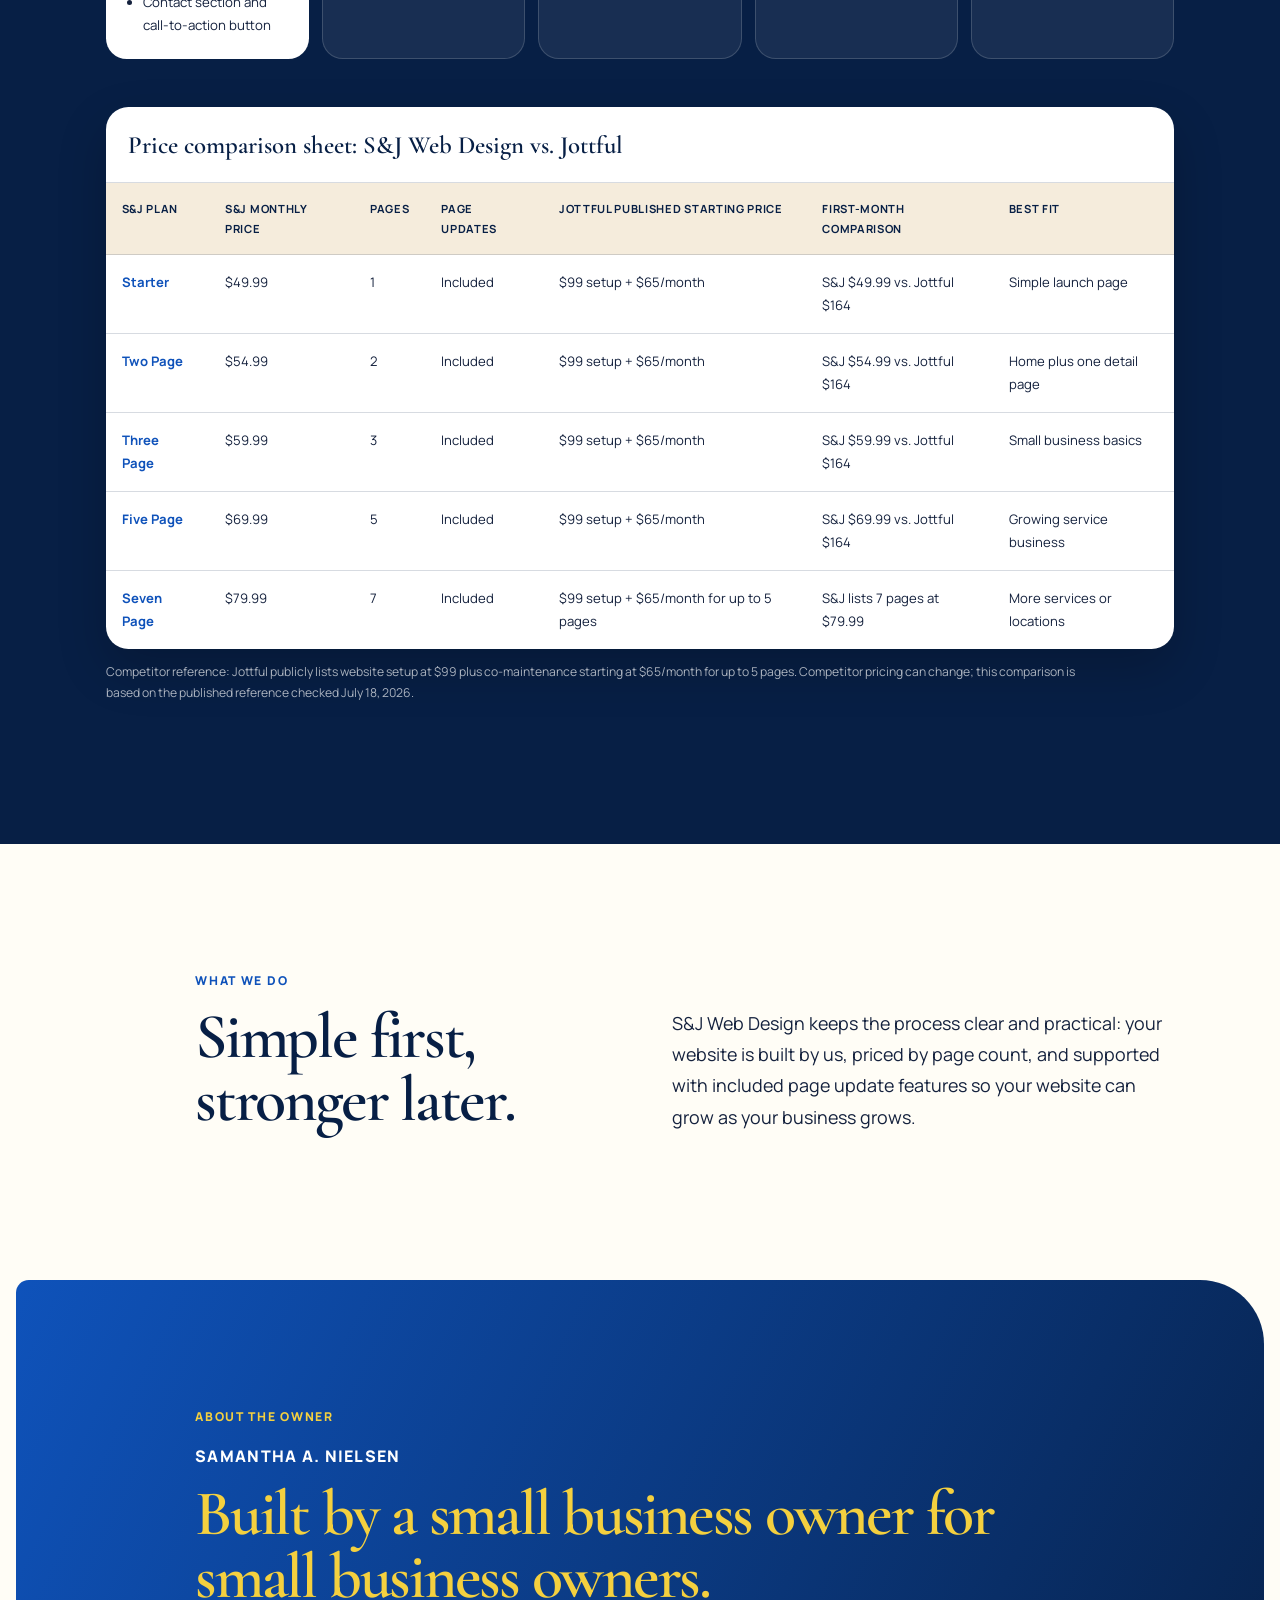
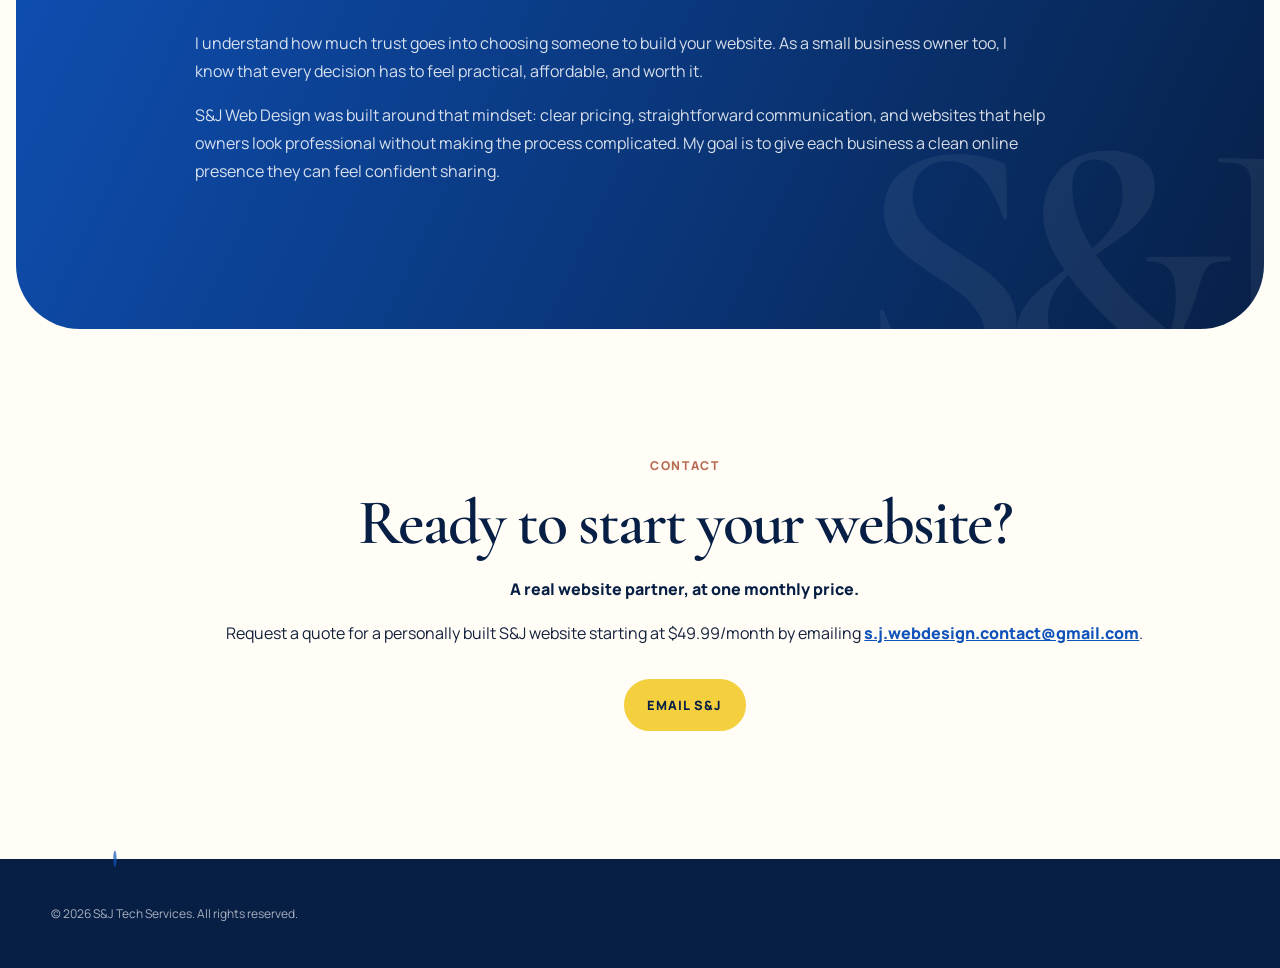
==== commit 29efe6ac: "Switch header to new S&J brand image" ====
--- a/index.html
+++ b/index.html
@@ -1 +1 @@
-<!doctype html> <html lang="en"> <head> <meta charset="utf-8"> <meta name="viewport" content="width=device-width, initial-scale=1"> <title>S&amp;J Web Design | Websites From $49.99/Month With Real Agent Support</title> <meta name="description" content="Professional small business websites from $49.99/month with real agent support, included page updates, social media services, and branded print materials."> <meta name="robots" content="index, follow"> <link rel="canonical" href="https://sjwebdesignca.com/"> <meta name="theme-color" content="#0f52ba"> <meta property="og:title" content="S&amp;J Web Design | Websites From $49.99/Month"> <meta property="og:description" content="Small business websites from $49.99/month with real agent support, included page updates, social media services, and branded print materials."> <meta property="og:type" content="website"> <meta property="og:url" content="https://sjwebdesignca.com/"> <meta name="twitter:card" content="summary"> <meta name="twitter:title" content="S&amp;J Web Design | Websites From $49.99/Month"> <meta name="twitter:description" content="Small business websites from $49.99/month with real agent support, included page updates, social media services, and branded print materials."> <script type="application/ld+json"> { "@context": "https://schema.org", "@type": "ProfessionalService", "name": "S&J Web Design", "url": "https://sjwebdesignca.com/", "email": "s.j.webdesign.contact@gmail.com", "description": "Professional small business websites from $49.99/month with real agent support, included page updates, social media services, and branded print materials.", "areaServed": "United States", "offers": { "@type": "Offer", "price": "49.99", "priceCurrency": "USD", "description": "Website plans starting at $49.99/month with real agent support and included page updates." } } </script> <style> @import url('https://fonts.googleapis.com/css2?family=Cormorant+Garamond:ital,wght@0,500;0,600;1,500&family=Manrope:wght@400;500;600;700&display=swap'); :root { --sapphire: #0f52ba; --sapphire-bright: #2f73d8; --navy: #071f45; --daffodil: #f4d03f; --daffodil-soft: #fff2a8; --paper: #fffdf6; --paper-deep: #f5ecdc; --clay: #b86b52; --sage: #78866b; --ink: #14213d; --muted: #58687a; --line: rgba(7, 31, 69, .16); --serif: "Cormorant Garamond", Georgia, serif; --sans: "Manrope", "Segoe UI", sans-serif; --shadow: 0 22px 60px rgba(7, 31, 69, .13); } *, *::before, *::after { box-sizing: border-box; } html { scroll-behavior: smooth; } body { margin: 0; overflow-x: hidden; color: var(--ink); background: radial-gradient(circle at 7% 18%, rgba(244, 208, 63, .16), transparent 24rem), radial-gradient(circle at 92% 42%, rgba(15, 82, 186, .09), transparent 28rem), var(--paper); font-family: var(--sans); font-size: 1rem; line-height: 1.75; } a { color: inherit; } button, summary, a { -webkit-tap-highlight-color: transparent; } :focus-visible { outline: 3px solid var(--daffodil); outline-offset: 4px; } .skip-link { position: fixed; z-index: 100; top: .5rem; left: .5rem; transform: translateY(-180%); padding: .7rem 1rem; background: var(--navy); color: white; border-radius: 999px; } .skip-link:focus { transform: none; } .site-header { position: sticky; z-index: 50; top: 0; display: flex; align-items: center; justify-content: space-between; gap: 2rem; min-height: 74px; padding: .75rem clamp(1rem, 4vw, 4rem); border-bottom: 1px solid rgba(255, 253, 246, .2); background: rgba(7, 31, 69, .95); color: white; backdrop-filter: blur(14px); } .brand { display: block; width: clamp(14rem, 18vw, 16.5rem); border-radius: 1.05rem; background: #fff; text-decoration: none; box-shadow: 0 12px 34px rgba(4,18,43,.22); overflow: hidden; transition: transform .2s ease, box-shadow .2s ease; } .brand:hover { transform: translateY(-1px); box-shadow: 0 15px 38px rgba(4,18,43,.27); } .brand-logo { display: block; width: 100%; height: auto; } .nav { display: flex; align-items: center; gap: clamp(.8rem, 1.8vw, 1.6rem); } .nav a { color: rgba(255,255,255,.86); font-size: .78rem; font-weight: 700; text-decoration: none; text-transform: uppercase; letter-spacing: .09em; } .nav a:hover { color: var(--daffodil); } .menu-button { display: none; border: 1px solid rgba(255,255,255,.3); border-radius: 999px; background: transparent; color: white; padding: .65rem .9rem; font: 700 .75rem var(--sans); letter-spacing: .08em; text-transform: uppercase; } .hero { position: relative; isolation: isolate; min-height: calc(100svh - 74px); display: grid; grid-template-columns: minmax(0, 1.07fr) minmax(300px, .93fr); align-items: center; gap: clamp(2.5rem, 7vw, 8rem); padding: clamp(5rem, 10vw, 9rem) clamp(1.25rem, 7vw, 8rem); overflow: hidden; } .hero::before { content: ""; position: absolute; z-index: -2; inset: auto -12vw -35vh 42vw; height: 100vh; border-radius: 50% 45% 0 0; background: var(--sapphire); transform: rotate(-8deg); } .hero-copy { position: relative; z-index: 2; max-width: 760px; } .eyebrow { margin: 0 0 1rem; color: var(--sapphire); font-size: .76rem; font-weight: 800; line-height: 1.5; letter-spacing: .14em; text-transform: uppercase; } h1, h2, h3 { margin-top: 0; color: var(--navy); font-family: var(--serif); line-height: .98; } h1 { max-width: 870px; margin-bottom: 1.5rem; font-size: clamp(3.3rem, 7vw, 7.2rem); font-weight: 600; letter-spacing: -.045em; } h2 { max-width: 900px; margin-bottom: 1.3rem; font-size: clamp(2.55rem, 5vw, 5.1rem); font-weight: 600; letter-spacing: -.035em; } h3 { margin-bottom: .75rem; font-size: clamp(1.65rem, 2.4vw, 2.2rem); font-weight: 600; } .hero-tagline { margin: 0 0 .7rem; color: var(--clay); font: italic 600 clamp(1.45rem, 2.5vw, 2.2rem) var(--serif); } .delivery-badge { display: inline-flex; align-items: center; gap: .6rem; margin: .35rem 0 1.2rem; padding: .55rem .85rem; border: 1px solid rgba(15,82,186,.24); border-radius: 999px; color: var(--navy); background: white; font-size: .78rem; font-weight: 800; letter-spacing: .06em; text-transform: uppercase; box-shadow: 0 8px 28px rgba(7,31,69,.08); } .delivery-badge::before { content: ""; width: .55rem; height: .55rem; border-radius: 50%; background: var(--daffodil); box-shadow: 0 0 0 5px rgba(244,208,63,.23); } .partner-note { color: var(--navy); font-weight: 800; } .hero-copy > p:not(.eyebrow):not(.hero-tagline):not(.delivery-badge):not(.partner-note) { max-width: 660px; font-size: 1.06rem; } .button { display: inline-flex; align-items: center; justify-content: center; min-height: 52px; margin-top: 1rem; padding: .8rem 1.35rem; border: 2px solid var(--navy); border-radius: 999px; background: var(--navy); color: white; font-size: .8rem; font-weight: 800; letter-spacing: .08em; text-decoration: none; text-transform: uppercase; transition: transform .2s ease, box-shadow .2s ease, background .2s ease; } .button:hover { transform: translateY(-3px); box-shadow: 0 12px 28px rgba(7,31,69,.24); background: var(--sapphire); } .prism-stage { position: relative; z-index: 2; min-height: 560px; display: grid; place-items: center; } .prism { position: relative; width: min(32vw, 460px); min-width: 320px; aspect-ratio: 1; filter: drop-shadow(0 30px 35px rgba(4,18,43,.28)); } .triangle { position: absolute; inset: 0; clip-path: polygon(50% 4%, 96% 92%, 4% 92%); } .triangle.one { background: rgba(244,208,63,.96); transform: translate(-10%, -8%) rotate(-8deg); } .triangle.two { background: rgba(255,253,246,.72); transform: translate(12%, 7%) rotate(9deg); backdrop-filter: blur(8px); } .triangle.three { inset: 20%; background: rgba(7,31,69,.91); transform: rotate(180deg); } .prism-label { position: absolute; z-index: 4; inset: 44% 20% auto; color: #fff; text-align: center; font: 600 clamp(3rem, 3.3vw, 3rem)/.9 var(--serif); letter-spacing: -.03em; -webkit-text-stroke: 1.9px #000; paint-order: stroke fill; } .command-panel { position: absolute; z-index: 5; right: -1rem; bottom: 0; width: min(390px, 88%); padding: 1rem 1.25rem; border: 1px solid rgba(255,255,255,.32); border-radius: 1.3rem; background: rgba(7,31,69,.88); color: white; box-shadow: var(--shadow); backdrop-filter: blur(14px); } .command-panel p { display: flex; justify-content: space-between; gap: 1rem; margin: .45rem 0; font-size: .78rem; } .command-panel span { color: var(--daffodil); font-weight: 800; text-transform: uppercase; letter-spacing: .06em; } .thread-wrap { position: relative; } .thread-svg { position: absolute; z-index: 0; top: -2rem; bottom: 0; left: clamp(1rem, 4vw, 4rem); width: clamp(70px, 10vw, 150px); height: calc(100% + 2rem); pointer-events: none; overflow: visible; } .thread-path { fill: none; stroke: var(--sapphire); stroke-width: 2.5; stroke-linecap: round; stroke-dasharray: 1; stroke-dashoffset: 1; opacity: .7; } .section { position: relative; z-index: 1; width: min(1500px, calc(100% - 2rem)); margin: 0 auto; padding: clamp(5rem, 10vw, 9rem) clamp(1rem, 7vw, 8rem); } .section-inner { position: relative; margin-left: clamp(48px, 7vw, 110px); } .section-intro { max-width: 850px; margin-bottom: 2.5rem; font-size: 1.04rem; } .section-knot { position: absolute; left: calc(clamp(1rem, 4vw, 4rem) + clamp(22px, 3.7vw, 55px)); top: clamp(5.6rem, 10.5vw, 9.5rem); z-index: 3; width: 17px; height: 17px; border: 4px solid var(--paper); border-radius: 50%; background: var(--daffodil); box-shadow: 0 0 0 2px var(--sapphire); transform: translateX(-50%); } .card-grid { display: grid; grid-template-columns: repeat(12, 1fr); gap: 1.1rem; } .card { grid-column: span 4; position: relative; min-height: 260px; padding: clamp(1.4rem, 3vw, 2.3rem); border: 1px solid var(--line); border-radius: 2rem 2rem .55rem 2rem; background: rgba(255,255,255,.76); box-shadow: 0 12px 36px rgba(7,31,69,.07); transition: transform .22s ease, box-shadow .22s ease, border-color .22s ease; } .card:hover { transform: translateY(-7px) rotate(-.25deg); border-color: rgba(15,82,186,.35); box-shadow: var(--shadow); } .card-number { display: inline-grid; place-items: center; width: 2.3rem; aspect-ratio: 1; margin-bottom: 2.5rem; border-radius: 50%; background: var(--daffodil); color: var(--navy); font-size: .74rem; font-weight: 800; } .difference-section { border-radius: 3rem 3rem .8rem 3rem; background: var(--paper-deep); } .difference-note { max-width: 980px; margin: 2.3rem 0 0; padding: 1.25rem 1.4rem; border-left: 4px solid var(--daffodil); background: white; font-weight: 600; } #services .card:nth-child(1) { grid-column: span 7; } #services .card:nth-child(2) { grid-column: span 5; } #services .card:nth-child(3) { grid-column: span 5; } #services .card:nth-child(4) { grid-column: span 7; } .print-section::before { content: ""; position: absolute; z-index: -1; inset: 11% 2% 8% 28%; border-radius: 48% 52% 58% 42%; background: rgba(244,208,63,.14); transform: rotate(-3deg); } .print-section .card:nth-child(2) { transform: translateY(2rem); } .print-section .card:nth-child(2):hover { transform: translateY(calc(2rem - 7px)) rotate(.25deg); } .pricing { width: 100%; max-width: none; color: white; background: var(--navy); } .pricing .section-inner { width: min(1280px, calc(100% - 2rem)); margin-inline: auto; } .pricing h2, .pricing .eyebrow, .pricing .partner-note { color: var(--daffodil); } .pricing .section-intro { color: rgba(255,255,255,.78); } .pricing-list { display: grid; grid-template-columns: repeat(5, 1fr); gap: .8rem; margin: 2.5rem 0; } .price-tier { border: 1px solid rgba(255,255,255,.16); border-radius: 1.3rem; background: rgba(255,255,255,.07); overflow: hidden; } .price-tier[open] { background: white; color: var(--ink); } .price-tier summary { min-height: 120px; padding: 1.2rem; cursor: pointer; list-style: none; } .price-tier summary::-webkit-details-marker { display: none; } .price-tier summary span, .price-tier summary strong { display: block; } .price-tier summary span { color: var(--daffodil); font-size: .78rem; font-weight: 800; letter-spacing: .08em; text-transform: uppercase; } .price-tier[open] summary span { color: var(--sapphire); } .price-tier summary strong { margin-top: .6rem; font: 600 1.45rem var(--serif); } .price-tier ul { margin: 0; padding: 0 1.2rem 1.3rem 2.25rem; font-size: .83rem; } .comparison-wrap { overflow-x: auto; margin-top: 3rem; border-radius: 1.4rem; background: white; color: var(--ink); box-shadow: 0 20px 50px rgba(0,0,0,.2); } .comparison-table { width: 100%; min-width: 980px; border-collapse: collapse; font-size: .82rem; } .comparison-table caption { padding: 1.4rem; color: var(--navy); font: 600 1.55rem var(--serif); text-align: left; } .comparison-table th, .comparison-table td { padding: 1rem; border-top: 1px solid var(--line); text-align: left; vertical-align: top; } .comparison-table thead th { background: var(--paper-deep); color: var(--navy); font-size: .7rem; letter-spacing: .06em; text-transform: uppercase; } .comparison-table tbody th { color: var(--sapphire); } .comparison-note { max-width: 1000px; color: rgba(255,255,255,.66); font-size: .76rem; } .split { display: grid; grid-template-columns: 1fr 1fr; gap: 4rem; align-items: end; } .split > p { max-width: 650px; margin-bottom: 1.2rem; font-size: 1.12rem; } .owner-section { width: min(1380px, calc(100% - 2rem)); border-radius: .8rem 4rem 4rem 4rem; background: linear-gradient(115deg, rgba(15,82,186,.98), rgba(7,31,69,.98)), var(--sapphire); color: white; overflow: hidden; } .owner-section::after { content: "S&J"; position: absolute; right: -1rem; bottom: -4rem; color: rgba(255,255,255,.06); font: 600 clamp(10rem, 28vw, 26rem)/.7 var(--serif); letter-spacing: -.12em; } .owner-copy { position: relative; z-index: 2; max-width: 850px; margin-left: clamp(48px, 7vw, 110px); } .owner-section h2, .owner-section .eyebrow { color: var(--daffodil); } .owner-name { margin: 0 0 .8rem; font-weight: 800; letter-spacing: .08em; text-transform: uppercase; } .owner-copy p:not(.eyebrow):not(.owner-name) { color: rgba(255,255,255,.84); } .contact { text-align: center; } .contact h2, .contact .section-intro { margin-inline: auto; } .contact .eyebrow { color: var(--clay); } .contact a:not(.button) { color: var(--sapphire); font-weight: 800; } .button-light { background: var(--daffodil); color: var(--navy); border-color: var(--daffodil); } .button-light:hover { background: white; color: var(--navy); } .site-footer { display: flex; justify-content: space-between; gap: 2rem; padding: 2rem clamp(1rem, 4vw, 4rem); background: var(--navy); color: rgba(255,255,255,.65); font-size: .75rem; } .reveal { opacity: 0; transform: translateY(24px); transition: opacity .65s ease, transform .65s ease; } .reveal.visible { opacity: 1; transform: none; } @media (max-width: 1100px) { .nav { display: none; position: absolute; top: calc(100% + .35rem); right: 1rem; left: 1rem; padding: 1rem; border-radius: 1.2rem; background: var(--navy); box-shadow: var(--shadow); } .nav.open { display: grid; grid-template-columns: repeat(2, 1fr); } .nav a { padding: .75rem; border-radius: .7rem; background: rgba(255,255,255,.06); } .menu-button { display: block; } .hero { grid-template-columns: 1fr; padding-top: 4rem; } .prism-stage { min-height: 500px; } .prism { width: min(66vw, 460px); } .pricing-list { grid-template-columns: repeat(2, 1fr); } .price-tier:last-child { grid-column: 1 / -1; } } @media (max-width: 760px) { body { font-size: .96rem; } .site-header { min-height: 66px; padding-inline: 1rem; } .brand { width: 11.75rem; border-radius: .8rem; } .brand-logo { width: 100%; } .hero { min-height: auto; padding: 4rem 1.2rem 5rem; } .hero::before { inset: auto -60vw -20vh 12vw; height: 75vh; } h1 { font-size: clamp(3rem, 16vw, 5rem); } h2 { font-size: clamp(2.55rem, 13vw, 4rem); } .prism-stage { min-height: 420px; } .prism { min-width: 265px; width: 78vw; } .command-panel { right: 0; bottom: -1rem; } .command-panel p { display: grid; gap: 0; } .section { width: 100%; padding: 5rem 1.15rem; } .section-inner, .owner-copy { margin-left: 2.4rem; } .thread-svg { left: .45rem; width: 32px; } .section-knot { left: calc(.45rem + 16px); } .card-grid { display: grid; grid-template-columns: 1fr; } .card, #services .card:nth-child(n) { grid-column: auto; min-height: 0; } .print-section .card:nth-child(2), .print-section .card:nth-child(2):hover { transform: none; } .pricing .section-inner { width: 100%; margin: 0; } .pricing-list { grid-template-columns: 1fr; } .price-tier:last-child { grid-column: auto; } .price-tier summary { min-height: 0; } .split { grid-template-columns: 1fr; gap: 1rem; } .owner-section { width: calc(100% - 1rem); border-radius: .7rem 2.5rem 2.5rem 2.5rem; } .site-footer { display: grid; text-align: center; } } @media (prefers-reduced-motion: reduce) { html { scroll-behavior: auto; } *, *::before, *::after { scroll-behavior: auto !important; animation: none !important; transition-duration: .01ms !important; } .reveal { opacity: 1; transform: none; } .thread-path { stroke-dashoffset: 0 !important; } } </style> </head> <body> <a class="skip-link" href="#top">Skip to content</a> <header class="site-header"> <a class="brand" href="#top" aria-label="S and J Web Design home"> <img class="brand-logo" src="assets/sj-web-design-brand.jpg" width="1206" height="416" alt="S&amp;J Web Design"> </a> <button class="menu-button" type="button" aria-expanded="false" aria-controls="main-nav">Menu</button> <nav class="nav" id="main-nav" aria-label="Main navigation"> <a href="#services">Services</a> <a href="#difference">Why S&amp;J</a> <a href="#print">Print</a> <a href="#pricing">Pricing</a> <a href="#about">About</a> <a href="#owner">Owner</a> <a href="#contact">Contact</a> </nav> </header> <main id="top"> <section class="hero"> <div class="hero-copy reveal"> <p class="eyebrow">Samantha A. Nielsen<br>James C. Garrett</p> <h1>Modern websites and brand materials for small businesses.</h1> <p class="hero-tagline">A small business for small businesses.</p> <p class="delivery-badge">Deployable in 24 hours</p> <p class="partner-note">A real website partner, at one monthly price.</p> <p>S&amp;J Web Design personally builds clean, mobile-friendly websites, social media support, and polished print materials for small businesses that need a consistent, professional presence.</p> <a class="button" href="#contact">Request a quote</a> </div> <div class="prism-stage reveal" aria-label="S and J services represented by an abstract three-part triangle"> <div class="prism" aria-hidden="true"> <span class="triangle one"></span> <span class="triangle two"></span> <span class="triangle three"></span> <span class="prism-label">build<br>support<br>grow</span> </div> <div class="command-panel" aria-label="Offers and estimated pricing"> <p><span>websites</span> $49.99-$79.99/month</p> <p><span>social media</span> custom estimate</p> <p><span>brand labels</span> design + print quote</p> <p><span>cards + pamphlets</span> estimate by quantity</p> </div> </div> </section> <div class="thread-wrap"> <svg class="thread-svg" viewBox="0 0 100 1000" preserveAspectRatio="none" aria-hidden="true"> <path class="thread-path" pathLength="1" d="M50 0 C5 80, 95 135, 50 220 S5 360, 50 455 S95 600, 50 690 S5 850, 50 1000" /> </svg> <section class="section difference-section" id="difference"> <span class="section-knot" aria-hidden="true"></span> <div class="section-inner"> <p class="eyebrow">How we're different</p> <h2>One monthly plan, real hands-on help.</h2> <p class="section-intro">S&amp;J is built for owners who want a real person behind the work and a predictable way to keep their website moving. Instead of starting over every time something needs attention, you get direct communication, practical guidance, and steady support for website updates, launch questions, and brand material changes.</p> <div class="card-grid"> <article class="card reveal"><span class="card-number">01</span><h3>24/7 Service Access</h3><p>When something needs attention, you have a real place to send updates, questions, or fixes without waiting behind a slow ticket queue.</p></article> <article class="card reveal"><span class="card-number">02</span><h3>Direct Owner Support</h3><p>Your project is handled by S&amp;J directly, so the person supporting the work understands your business, your budget, and the changes you need each month.</p></article> <article class="card reveal"><span class="card-number">03</span><h3>Launch-Focused Process</h3><p>A monthly setup keeps the next step clear: build, launch, adjust, and improve without treating every small update like a brand-new project.</p></article> </div> <p class="difference-note">Why the monthly model helps: a real website partner at one monthly price gives you predictable cost, faster communication, and someone who already knows your site when updates are needed.</p> </div> </section> <section class="section" id="services"> <span class="section-knot" aria-hidden="true"></span> <div class="section-inner"> <p class="eyebrow">Services</p> <h2>Websites and brand materials that work together.</h2> <div class="card-grid"> <article class="card reveal"><span class="card-number">01</span><h3>Personal Website Builds</h3><p>Your website is built directly by S&amp;J, with a clear layout, readable copy, and a professional first impression.</p></article> <article class="card reveal"><span class="card-number">02</span><h3>Page Updates Included</h3><p>Every monthly plan includes page update features, including the $49.99/month starter option.</p></article> <article class="card reveal"><span class="card-number">03</span><h3>Market-Friendly Pricing</h3><p>Choose the page count that fits your business, with website plans priced below typical market rates.</p></article> <article class="card reveal"><span class="card-number">04</span><h3>Social Media Services</h3><p>Professional support for social media presence, branded post direction, and consistent messaging across your website and online channels.</p></article> </div> </div> </section> <section class="section print-section" id="print"> <span class="section-knot" aria-hidden="true"></span> <div class="section-inner"> <p class="eyebrow">Design and printing</p> <h2>Professional materials for your brand.</h2> <p class="section-intro">S&amp;J also creates polished brand labels, business cards, and pamphlets so your online presence and printed materials feel consistent, clear, and ready to share.</p> <div class="card-grid"> <article class="card reveal"><span class="card-number">01</span><h3>Brand Labels</h3><p>Clean, professional label designs for products, packaging, and business materials that need to look trustworthy and on-brand.</p></article> <article class="card reveal"><span class="card-number">02</span><h3>Business Cards</h3><p>Business card design and printing for a polished first impression when meeting clients, partners, or local customers.</p></article> <article class="card reveal"><span class="card-number">03</span><h3>Pamphlets</h3><p>Pamphlet design and printing for services, promotions, and local outreach, with layouts that are easy to read and simple to hand out.</p></article> </div> </div> </section> <section class="section pricing" id="pricing"> <div class="section-inner"> <p class="eyebrow">Pricing chart</p> <h2>Website plans priced below typical market rates.</h2> <p class="section-intro">Plans range from $49.99/month to $79.99/month based on page count. Every option is personally built by S&amp;J and includes the same page update features, even the $49.99/month starter plan.</p> <p class="partner-note">A real website partner, at one monthly price.</p> <div class="pricing-list" aria-label="Monthly website pricing options"> <details class="price-tier" open><summary><span>Starter</span><strong>$49.99/month</strong></summary><ul><li>1 page website</li><li>Mobile-friendly layout</li><li>Below typical market pricing</li><li>All page update features included</li><li>Contact section and call-to-action button</li></ul></details> <details class="price-tier"><summary><span>Two Page</span><strong>$54.99/month</strong></summary><ul><li>2 page website</li><li>Home page plus one service, about, or contact page</li><li>Below typical market pricing</li><li>All page update features included</li><li>Clear navigation between pages</li></ul></details> <details class="price-tier"><summary><span>Three Page</span><strong>$59.99/month</strong></summary><ul><li>3 page website</li><li>Good fit for home, services, and contact pages</li><li>Below typical market pricing</li><li>All page update features included</li><li>Simple service or feature sections</li></ul></details> <details class="price-tier"><summary><span>Five Page</span><strong>$69.99/month</strong></summary><ul><li>5 page website</li><li>Room for home, services, about, gallery, and contact pages</li><li>Below typical market pricing</li><li>All page update features included</li><li>Stronger structure for growing businesses</li></ul></details> <details class="price-tier"><summary><span>Seven Page</span><strong>$79.99/month</strong></summary><ul><li>7 page website</li><li>Best for businesses with several services or locations</li><li>Below typical market pricing</li><li>All page update features included</li><li>Highest monthly plan: $79.99/month</li></ul></details> </div> <div class="comparison-wrap" aria-label="Price comparison sheet" tabindex="0"> <table class="comparison-table"> <caption>Price comparison sheet: S&amp;J Web Design vs. Jottful</caption> <thead><tr><th scope="col">S&amp;J plan</th><th scope="col">S&amp;J monthly price</th><th scope="col">Pages</th><th scope="col">Page updates</th><th scope="col">Jottful published starting price</th><th scope="col">First-month comparison</th><th scope="col">Best fit</th></tr></thead> <tbody> <tr><th scope="row">Starter</th><td>$49.99</td><td>1</td><td>Included</td><td>$99 setup + $65/month</td><td>S&amp;J $49.99 vs. Jottful $164</td><td>Simple launch page</td></tr> <tr><th scope="row">Two Page</th><td>$54.99</td><td>2</td><td>Included</td><td>$99 setup + $65/month</td><td>S&amp;J $54.99 vs. Jottful $164</td><td>Home plus one detail page</td></tr> <tr><th scope="row">Three Page</th><td>$59.99</td><td>3</td><td>Included</td><td>$99 setup + $65/month</td><td>S&amp;J $59.99 vs. Jottful $164</td><td>Small business basics</td></tr> <tr><th scope="row">Five Page</th><td>$69.99</td><td>5</td><td>Included</td><td>$99 setup + $65/month</td><td>S&amp;J $69.99 vs. Jottful $164</td><td>Growing service business</td></tr> <tr><th scope="row">Seven Page</th><td>$79.99</td><td>7</td><td>Included</td><td>$99 setup + $65/month for up to 5 pages</td><td>S&amp;J lists 7 pages at $79.99</td><td>More services or locations</td></tr> </tbody> </table> </div> <p class="comparison-note">Competitor reference: Jottful publicly lists website setup at $99 plus co-maintenance starting at $65/month for up to 5 pages. Competitor pricing can change; this comparison is based on the published reference checked July 18, 2026.</p> </div> </section> <section class="section split" id="about"> <div class="section-inner"><p class="eyebrow">What we do</p><h2>Simple first, stronger later.</h2></div> <p>S&amp;J Web Design keeps the process clear and practical: your website is built by us, priced by page count, and supported with included page update features so your website can grow as your business grows.</p> </section> <section class="section owner-section" id="owner"> <div class="owner-copy"> <p class="eyebrow">About the owner</p> <p class="owner-name">Samantha A. Nielsen</p> <h2>Built by a small business owner for small business owners.</h2> <p>I understand how much trust goes into choosing someone to build your website. As a small business owner too, I know that every decision has to feel practical, affordable, and worth it.</p> <p>S&amp;J Web Design was built around that mindset: clear pricing, straightforward communication, and websites that help owners look professional without making the process complicated. My goal is to give each business a clean online presence they can feel confident sharing.</p> </div> </section> <section class="section contact" id="contact"> <div class="section-inner"> <p class="eyebrow">Contact</p> <h2>Ready to start your website?</h2> <p class="partner-note">A real website partner, at one monthly price.</p> <p>Request a quote for a personally built S&amp;J website starting at $49.99/month by emailing <a href="mailto:s.j.webdesign.contact@gmail.com">s.j.webdesign.contact@gmail.com</a>.</p> <a class="button button-light" href="mailto:s.j.webdesign.contact@gmail.com">Email S&amp;J</a> </div> </section> </div> </main> <footer class="site-footer"><p>&copy; 2026 S&amp;J Tech Services. All rights reserved.</p></footer> <script> const menuButton = document.querySelector('.menu-button'); const nav = document.querySelector('.nav'); menuButton.addEventListener('click', () => { const open = menuButton.getAttribute('aria-expanded') === 'true'; menuButton.setAttribute('aria-expanded', String(!open)); menuButton.textContent = open ? 'Menu' : 'Close'; nav.classList.toggle('open', !open); }); nav.addEventListener('click', event => { if (event.target.matches('a')) { nav.classList.remove('open'); menuButton.setAttribute('aria-expanded', 'false'); menuButton.textContent = 'Menu'; } }); const reducedMotion = window.matchMedia('(prefers-reduced-motion: reduce)').matches; const reveals = document.querySelectorAll('.reveal'); if (reducedMotion || !('IntersectionObserver' in window)) { reveals.forEach(element => element.classList.add('visible')); } else { const observer = new IntersectionObserver(entries => { entries.forEach(entry => { if (entry.isIntersecting) { entry.target.classList.add('visible'); observer.unobserve(entry.target); } }); }, { threshold: .12 }); reveals.forEach(element => observer.observe(element)); } const thread = document.querySelector('.thread-path'); const updateThread = () => { const scrollable = document.documentElement.scrollHeight - window.innerHeight; const progress = scrollable > 0 ? Math.min(1, Math.max(0, window.scrollY / scrollable)) : 1; thread.style.strokeDashoffset = String(1 - progress); }; if (!reducedMotion) { updateThread(); window.addEventListener('scroll', updateThread, { passive: true }); window.addEventListener('resize', updateThread); } </script> </body> </html>
+<!doctype html> <html lang="en"> <head> <meta charset="utf-8"> <meta name="viewport" content="width=device-width, initial-scale=1"> <title>S&amp;J Web Design | Websites From $49.99/Month With Real Agent Support</title> <meta name="description" content="Professional small business websites from $49.99/month with real agent support, included page updates, social media services, and branded print materials."> <meta name="robots" content="index, follow"> <link rel="canonical" href="https://sjwebdesignca.com/"> <meta name="theme-color" content="#0f52ba"> <meta property="og:title" content="S&amp;J Web Design | Websites From $49.99/Month"> <meta property="og:description" content="Small business websites from $49.99/month with real agent support, included page updates, social media services, and branded print materials."> <meta property="og:type" content="website"> <meta property="og:url" content="https://sjwebdesignca.com/"> <meta name="twitter:card" content="summary"> <meta name="twitter:title" content="S&amp;J Web Design | Websites From $49.99/Month"> <meta name="twitter:description" content="Small business websites from $49.99/month with real agent support, included page updates, social media services, and branded print materials."> <script type="application/ld+json"> { "@context": "https://schema.org", "@type": "ProfessionalService", "name": "S&J Web Design", "url": "https://sjwebdesignca.com/", "email": "s.j.webdesign.contact@gmail.com", "description": "Professional small business websites from $49.99/month with real agent support, included page updates, social media services, and branded print materials.", "areaServed": "United States", "offers": { "@type": "Offer", "price": "49.99", "priceCurrency": "USD", "description": "Website plans starting at $49.99/month with real agent support and included page updates." } } </script> <style> @import url('https://fonts.googleapis.com/css2?family=Cormorant+Garamond:ital,wght@0,500;0,600;1,500&family=Manrope:wght@400;500;600;700&display=swap'); :root { --sapphire: #0f52ba; --sapphire-bright: #2f73d8; --navy: #071f45; --daffodil: #f4d03f; --daffodil-soft: #fff2a8; --paper: #fffdf6; --paper-deep: #f5ecdc; --clay: #b86b52; --sage: #78866b; --ink: #14213d; --muted: #58687a; --line: rgba(7, 31, 69, .16); --serif: "Cormorant Garamond", Georgia, serif; --sans: "Manrope", "Segoe UI", sans-serif; --shadow: 0 22px 60px rgba(7, 31, 69, .13); } *, *::before, *::after { box-sizing: border-box; } html { scroll-behavior: smooth; } body { margin: 0; overflow-x: hidden; color: var(--ink); background: radial-gradient(circle at 7% 18%, rgba(244, 208, 63, .16), transparent 24rem), radial-gradient(circle at 92% 42%, rgba(15, 82, 186, .09), transparent 28rem), var(--paper); font-family: var(--sans); font-size: 1rem; line-height: 1.75; } a { color: inherit; } button, summary, a { -webkit-tap-highlight-color: transparent; } :focus-visible { outline: 3px solid var(--daffodil); outline-offset: 4px; } .skip-link { position: fixed; z-index: 100; top: .5rem; left: .5rem; transform: translateY(-180%); padding: .7rem 1rem; background: var(--navy); color: white; border-radius: 999px; } .skip-link:focus { transform: none; } .site-header { position: sticky; z-index: 50; top: 0; display: flex; align-items: center; justify-content: space-between; gap: 2rem; min-height: 74px; padding: .75rem clamp(1rem, 4vw, 4rem); border-bottom: 1px solid rgba(255, 253, 246, .2); background: rgba(7, 31, 69, .95); color: white; backdrop-filter: blur(14px); } .brand { display: block; width: clamp(14rem, 18vw, 16.5rem); aspect-ratio: 3.2 / 1; border: 1px solid rgba(255,255,255,.28); border-radius: 1.05rem; background: var(--navy); text-decoration: none; box-shadow: 0 12px 34px rgba(4,18,43,.24); overflow: hidden; transition: transform .2s ease, box-shadow .2s ease; } .brand:hover { transform: translateY(-1px); box-shadow: 0 15px 38px rgba(4,18,43,.3); } .brand-logo { display: block; width: 100%; height: 100%; object-fit: cover; object-position: center; } .nav { display: flex; align-items: center; gap: clamp(.8rem, 1.8vw, 1.6rem); } .nav a { color: rgba(255,255,255,.86); font-size: .78rem; font-weight: 700; text-decoration: none; text-transform: uppercase; letter-spacing: .09em; } .nav a:hover { color: var(--daffodil); } .menu-button { display: none; border: 1px solid rgba(255,255,255,.3); border-radius: 999px; background: transparent; color: white; padding: .65rem .9rem; font: 700 .75rem var(--sans); letter-spacing: .08em; text-transform: uppercase; } .hero { position: relative; isolation: isolate; min-height: calc(100svh - 74px); display: grid; grid-template-columns: minmax(0, 1.07fr) minmax(300px, .93fr); align-items: center; gap: clamp(2.5rem, 7vw, 8rem); padding: clamp(5rem, 10vw, 9rem) clamp(1.25rem, 7vw, 8rem); overflow: hidden; } .hero::before { content: ""; position: absolute; z-index: -2; inset: auto -12vw -35vh 42vw; height: 100vh; border-radius: 50% 45% 0 0; background: var(--sapphire); transform: rotate(-8deg); } .hero-copy { position: relative; z-index: 2; max-width: 760px; } .eyebrow { margin: 0 0 1rem; color: var(--sapphire); font-size: .76rem; font-weight: 800; line-height: 1.5; letter-spacing: .14em; text-transform: uppercase; } h1, h2, h3 { margin-top: 0; color: var(--navy); font-family: var(--serif); line-height: .98; } h1 { max-width: 870px; margin-bottom: 1.5rem; font-size: clamp(3.3rem, 7vw, 7.2rem); font-weight: 600; letter-spacing: -.045em; } h2 { max-width: 900px; margin-bottom: 1.3rem; font-size: clamp(2.55rem, 5vw, 5.1rem); font-weight: 600; letter-spacing: -.035em; } h3 { margin-bottom: .75rem; font-size: clamp(1.65rem, 2.4vw, 2.2rem); font-weight: 600; } .hero-tagline { margin: 0 0 .7rem; color: var(--clay); font: italic 600 clamp(1.45rem, 2.5vw, 2.2rem) var(--serif); } .delivery-badge { display: inline-flex; align-items: center; gap: .6rem; margin: .35rem 0 1.2rem; padding: .55rem .85rem; border: 1px solid rgba(15,82,186,.24); border-radius: 999px; color: var(--navy); background: white; font-size: .78rem; font-weight: 800; letter-spacing: .06em; text-transform: uppercase; box-shadow: 0 8px 28px rgba(7,31,69,.08); } .delivery-badge::before { content: ""; width: .55rem; height: .55rem; border-radius: 50%; background: var(--daffodil); box-shadow: 0 0 0 5px rgba(244,208,63,.23); } .partner-note { color: var(--navy); font-weight: 800; } .hero-copy > p:not(.eyebrow):not(.hero-tagline):not(.delivery-badge):not(.partner-note) { max-width: 660px; font-size: 1.06rem; } .button { display: inline-flex; align-items: center; justify-content: center; min-height: 52px; margin-top: 1rem; padding: .8rem 1.35rem; border: 2px solid var(--navy); border-radius: 999px; background: var(--navy); color: white; font-size: .8rem; font-weight: 800; letter-spacing: .08em; text-decoration: none; text-transform: uppercase; transition: transform .2s ease, box-shadow .2s ease, background .2s ease; } .button:hover { transform: translateY(-3px); box-shadow: 0 12px 28px rgba(7,31,69,.24); background: var(--sapphire); } .prism-stage { position: relative; z-index: 2; min-height: 560px; display: grid; place-items: center; } .prism { position: relative; width: min(32vw, 460px); min-width: 320px; aspect-ratio: 1; filter: drop-shadow(0 30px 35px rgba(4,18,43,.28)); } .triangle { position: absolute; inset: 0; clip-path: polygon(50% 4%, 96% 92%, 4% 92%); } .triangle.one { background: rgba(244,208,63,.96); transform: translate(-10%, -8%) rotate(-8deg); } .triangle.two { background: rgba(255,253,246,.72); transform: translate(12%, 7%) rotate(9deg); backdrop-filter: blur(8px); } .triangle.three { inset: 20%; background: rgba(7,31,69,.91); transform: rotate(180deg); } .prism-label { position: absolute; z-index: 4; inset: 44% 20% auto; color: #fff; text-align: center; font: 600 clamp(3rem, 3.3vw, 3rem)/.9 var(--serif); letter-spacing: -.03em; -webkit-text-stroke: 1.9px #000; paint-order: stroke fill; } .command-panel { position: absolute; z-index: 5; right: -1rem; bottom: 0; width: min(390px, 88%); padding: 1rem 1.25rem; border: 1px solid rgba(255,255,255,.32); border-radius: 1.3rem; background: rgba(7,31,69,.88); color: white; box-shadow: var(--shadow); backdrop-filter: blur(14px); } .command-panel p { display: flex; justify-content: space-between; gap: 1rem; margin: .45rem 0; font-size: .78rem; } .command-panel span { color: var(--daffodil); font-weight: 800; text-transform: uppercase; letter-spacing: .06em; } .thread-wrap { position: relative; } .thread-svg { position: absolute; z-index: 0; top: -2rem; bottom: 0; left: clamp(1rem, 4vw, 4rem); width: clamp(70px, 10vw, 150px); height: calc(100% + 2rem); pointer-events: none; overflow: visible; } .thread-path { fill: none; stroke: var(--sapphire); stroke-width: 2.5; stroke-linecap: round; stroke-dasharray: 1; stroke-dashoffset: 1; opacity: .7; } .section { position: relative; z-index: 1; width: min(1500px, calc(100% - 2rem)); margin: 0 auto; padding: clamp(5rem, 10vw, 9rem) clamp(1rem, 7vw, 8rem); } .section-inner { position: relative; margin-left: clamp(48px, 7vw, 110px); } .section-intro { max-width: 850px; margin-bottom: 2.5rem; font-size: 1.04rem; } .section-knot { position: absolute; left: calc(clamp(1rem, 4vw, 4rem) + clamp(22px, 3.7vw, 55px)); top: clamp(5.6rem, 10.5vw, 9.5rem); z-index: 3; width: 17px; height: 17px; border: 4px solid var(--paper); border-radius: 50%; background: var(--daffodil); box-shadow: 0 0 0 2px var(--sapphire); transform: translateX(-50%); } .card-grid { display: grid; grid-template-columns: repeat(12, 1fr); gap: 1.1rem; } .card { grid-column: span 4; position: relative; min-height: 260px; padding: clamp(1.4rem, 3vw, 2.3rem); border: 1px solid var(--line); border-radius: 2rem 2rem .55rem 2rem; background: rgba(255,255,255,.76); box-shadow: 0 12px 36px rgba(7,31,69,.07); transition: transform .22s ease, box-shadow .22s ease, border-color .22s ease; } .card:hover { transform: translateY(-7px) rotate(-.25deg); border-color: rgba(15,82,186,.35); box-shadow: var(--shadow); } .card-number { display: inline-grid; place-items: center; width: 2.3rem; aspect-ratio: 1; margin-bottom: 2.5rem; border-radius: 50%; background: var(--daffodil); color: var(--navy); font-size: .74rem; font-weight: 800; } .difference-section { border-radius: 3rem 3rem .8rem 3rem; background: var(--paper-deep); } .difference-note { max-width: 980px; margin: 2.3rem 0 0; padding: 1.25rem 1.4rem; border-left: 4px solid var(--daffodil); background: white; font-weight: 600; } #services .card:nth-child(1) { grid-column: span 7; } #services .card:nth-child(2) { grid-column: span 5; } #services .card:nth-child(3) { grid-column: span 5; } #services .card:nth-child(4) { grid-column: span 7; } .print-section::before { content: ""; position: absolute; z-index: -1; inset: 11% 2% 8% 28%; border-radius: 48% 52% 58% 42%; background: rgba(244,208,63,.14); transform: rotate(-3deg); } .print-section .card:nth-child(2) { transform: translateY(2rem); } .print-section .card:nth-child(2):hover { transform: translateY(calc(2rem - 7px)) rotate(.25deg); } .pricing { width: 100%; max-width: none; color: white; background: var(--navy); } .pricing .section-inner { width: min(1280px, calc(100% - 2rem)); margin-inline: auto; } .pricing h2, .pricing .eyebrow, .pricing .partner-note { color: var(--daffodil); } .pricing .section-intro { color: rgba(255,255,255,.78); } .pricing-list { display: grid; grid-template-columns: repeat(5, 1fr); gap: .8rem; margin: 2.5rem 0; } .price-tier { border: 1px solid rgba(255,255,255,.16); border-radius: 1.3rem; background: rgba(255,255,255,.07); overflow: hidden; } .price-tier[open] { background: white; color: var(--ink); } .price-tier summary { min-height: 120px; padding: 1.2rem; cursor: pointer; list-style: none; } .price-tier summary::-webkit-details-marker { display: none; } .price-tier summary span, .price-tier summary strong { display: block; } .price-tier summary span { color: var(--daffodil); font-size: .78rem; font-weight: 800; letter-spacing: .08em; text-transform: uppercase; } .price-tier[open] summary span { color: var(--sapphire); } .price-tier summary strong { margin-top: .6rem; font: 600 1.45rem var(--serif); } .price-tier ul { margin: 0; padding: 0 1.2rem 1.3rem 2.25rem; font-size: .83rem; } .comparison-wrap { overflow-x: auto; margin-top: 3rem; border-radius: 1.4rem; background: white; color: var(--ink); box-shadow: 0 20px 50px rgba(0,0,0,.2); } .comparison-table { width: 100%; min-width: 980px; border-collapse: collapse; font-size: .82rem; } .comparison-table caption { padding: 1.4rem; color: var(--navy); font: 600 1.55rem var(--serif); text-align: left; } .comparison-table th, .comparison-table td { padding: 1rem; border-top: 1px solid var(--line); text-align: left; vertical-align: top; } .comparison-table thead th { background: var(--paper-deep); color: var(--navy); font-size: .7rem; letter-spacing: .06em; text-transform: uppercase; } .comparison-table tbody th { color: var(--sapphire); } .comparison-note { max-width: 1000px; color: rgba(255,255,255,.66); font-size: .76rem; } .split { display: grid; grid-template-columns: 1fr 1fr; gap: 4rem; align-items: end; } .split > p { max-width: 650px; margin-bottom: 1.2rem; font-size: 1.12rem; } .owner-section { width: min(1380px, calc(100% - 2rem)); border-radius: .8rem 4rem 4rem 4rem; background: linear-gradient(115deg, rgba(15,82,186,.98), rgba(7,31,69,.98)), var(--sapphire); color: white; overflow: hidden; } .owner-section::after { content: "S&J"; position: absolute; right: -1rem; bottom: -4rem; color: rgba(255,255,255,.06); font: 600 clamp(10rem, 28vw, 26rem)/.7 var(--serif); letter-spacing: -.12em; } .owner-copy { position: relative; z-index: 2; max-width: 850px; margin-left: clamp(48px, 7vw, 110px); } .owner-section h2, .owner-section .eyebrow { color: var(--daffodil); } .owner-name { margin: 0 0 .8rem; font-weight: 800; letter-spacing: .08em; text-transform: uppercase; } .owner-copy p:not(.eyebrow):not(.owner-name) { color: rgba(255,255,255,.84); } .contact { text-align: center; } .contact h2, .contact .section-intro { margin-inline: auto; } .contact .eyebrow { color: var(--clay); } .contact a:not(.button) { color: var(--sapphire); font-weight: 800; } .button-light { background: var(--daffodil); color: var(--navy); border-color: var(--daffodil); } .button-light:hover { background: white; color: var(--navy); } .site-footer { display: flex; justify-content: space-between; gap: 2rem; padding: 2rem clamp(1rem, 4vw, 4rem); background: var(--navy); color: rgba(255,255,255,.65); font-size: .75rem; } .reveal { opacity: 0; transform: translateY(24px); transition: opacity .65s ease, transform .65s ease; } .reveal.visible { opacity: 1; transform: none; } @media (max-width: 1100px) { .nav { display: none; position: absolute; top: calc(100% + .35rem); right: 1rem; left: 1rem; padding: 1rem; border-radius: 1.2rem; background: var(--navy); box-shadow: var(--shadow); } .nav.open { display: grid; grid-template-columns: repeat(2, 1fr); } .nav a { padding: .75rem; border-radius: .7rem; background: rgba(255,255,255,.06); } .menu-button { display: block; } .hero { grid-template-columns: 1fr; padding-top: 4rem; } .prism-stage { min-height: 500px; } .prism { width: min(66vw, 460px); } .pricing-list { grid-template-columns: repeat(2, 1fr); } .price-tier:last-child { grid-column: 1 / -1; } } @media (max-width: 760px) { body { font-size: .96rem; } .site-header { min-height: 66px; padding-inline: 1rem; } .brand { width: 11.75rem; aspect-ratio: 3.2 / 1; border-radius: .8rem; } .brand-logo { width: 100%; height: 100%; } .hero { min-height: auto; padding: 4rem 1.2rem 5rem; } .hero::before { inset: auto -60vw -20vh 12vw; height: 75vh; } h1 { font-size: clamp(3rem, 16vw, 5rem); } h2 { font-size: clamp(2.55rem, 13vw, 4rem); } .prism-stage { min-height: 420px; } .prism { min-width: 265px; width: 78vw; } .command-panel { right: 0; bottom: -1rem; } .command-panel p { display: grid; gap: 0; } .section { width: 100%; padding: 5rem 1.15rem; } .section-inner, .owner-copy { margin-left: 2.4rem; } .thread-svg { left: .45rem; width: 32px; } .section-knot { left: calc(.45rem + 16px); } .card-grid { display: grid; grid-template-columns: 1fr; } .card, #services .card:nth-child(n) { grid-column: auto; min-height: 0; } .print-section .card:nth-child(2), .print-section .card:nth-child(2):hover { transform: none; } .pricing .section-inner { width: 100%; margin: 0; } .pricing-list { grid-template-columns: 1fr; } .price-tier:last-child { grid-column: auto; } .price-tier summary { min-height: 0; } .split { grid-template-columns: 1fr; gap: 1rem; } .owner-section { width: calc(100% - 1rem); border-radius: .7rem 2.5rem 2.5rem 2.5rem; } .site-footer { display: grid; text-align: center; } } @media (prefers-reduced-motion: reduce) { html { scroll-behavior: auto; } *, *::before, *::after { scroll-behavior: auto !important; animation: none !important; transition-duration: .01ms !important; } .reveal { opacity: 1; transform: none; } .thread-path { stroke-dashoffset: 0 !important; } } </style> </head> <body> <a class="skip-link" href="#top">Skip to content</a> <header class="site-header"> <a class="brand" href="#top" aria-label="S and J Web Design home"> <img class="brand-logo" src="assets/sj-web-design-brand-2026.png" width="1690" height="931" alt="S&amp;J Web Design" decoding="async"> </a> <button class="menu-button" type="button" aria-expanded="false" aria-controls="main-nav">Menu</button> <nav class="nav" id="main-nav" aria-label="Main navigation"> <a href="#services">Services</a> <a href="#difference">Why S&amp;J</a> <a href="#print">Print</a> <a href="#pricing">Pricing</a> <a href="#about">About</a> <a href="#owner">Owner</a> <a href="#contact">Contact</a> </nav> </header> <main id="top"> <section class="hero"> <div class="hero-copy reveal"> <p class="eyebrow">Samantha A. Nielsen<br>James C. Garrett</p> <h1>Modern websites and brand materials for small businesses.</h1> <p class="hero-tagline">A small business for small businesses.</p> <p class="delivery-badge">Deployable in 24 hours</p> <p class="partner-note">A real website partner, at one monthly price.</p> <p>S&amp;J Web Design personally builds clean, mobile-friendly websites, social media support, and polished print materials for small businesses that need a consistent, professional presence.</p> <a class="button" href="#contact">Request a quote</a> </div> <div class="prism-stage reveal" aria-label="S and J services represented by an abstract three-part triangle"> <div class="prism" aria-hidden="true"> <span class="triangle one"></span> <span class="triangle two"></span> <span class="triangle three"></span> <span class="prism-label">build<br>support<br>grow</span> </div> <div class="command-panel" aria-label="Offers and estimated pricing"> <p><span>websites</span> $49.99-$79.99/month</p> <p><span>social media</span> custom estimate</p> <p><span>brand labels</span> design + print quote</p> <p><span>cards + pamphlets</span> estimate by quantity</p> </div> </div> </section> <div class="thread-wrap"> <svg class="thread-svg" viewBox="0 0 100 1000" preserveAspectRatio="none" aria-hidden="true"> <path class="thread-path" pathLength="1" d="M50 0 C5 80, 95 135, 50 220 S5 360, 50 455 S95 600, 50 690 S5 850, 50 1000" /> </svg> <section class="section difference-section" id="difference"> <span class="section-knot" aria-hidden="true"></span> <div class="section-inner"> <p class="eyebrow">How we're different</p> <h2>One monthly plan, real hands-on help.</h2> <p class="section-intro">S&amp;J is built for owners who want a real person behind the work and a predictable way to keep their website moving. Instead of starting over every time something needs attention, you get direct communication, practical guidance, and steady support for website updates, launch questions, and brand material changes.</p> <div class="card-grid"> <article class="card reveal"><span class="card-number">01</span><h3>24/7 Service Access</h3><p>When something needs attention, you have a real place to send updates, questions, or fixes without waiting behind a slow ticket queue.</p></article> <article class="card reveal"><span class="card-number">02</span><h3>Direct Owner Support</h3><p>Your project is handled by S&amp;J directly, so the person supporting the work understands your business, your budget, and the changes you need each month.</p></article> <article class="card reveal"><span class="card-number">03</span><h3>Launch-Focused Process</h3><p>A monthly setup keeps the next step clear: build, launch, adjust, and improve without treating every small update like a brand-new project.</p></article> </div> <p class="difference-note">Why the monthly model helps: a real website partner at one monthly price gives you predictable cost, faster communication, and someone who already knows your site when updates are needed.</p> </div> </section> <section class="section" id="services"> <span class="section-knot" aria-hidden="true"></span> <div class="section-inner"> <p class="eyebrow">Services</p> <h2>Websites and brand materials that work together.</h2> <div class="card-grid"> <article class="card reveal"><span class="card-number">01</span><h3>Personal Website Builds</h3><p>Your website is built directly by S&amp;J, with a clear layout, readable copy, and a professional first impression.</p></article> <article class="card reveal"><span class="card-number">02</span><h3>Page Updates Included</h3><p>Every monthly plan includes page update features, including the $49.99/month starter option.</p></article> <article class="card reveal"><span class="card-number">03</span><h3>Market-Friendly Pricing</h3><p>Choose the page count that fits your business, with website plans priced below typical market rates.</p></article> <article class="card reveal"><span class="card-number">04</span><h3>Social Media Services</h3><p>Professional support for social media presence, branded post direction, and consistent messaging across your website and online channels.</p></article> </div> </div> </section> <section class="section print-section" id="print"> <span class="section-knot" aria-hidden="true"></span> <div class="section-inner"> <p class="eyebrow">Design and printing</p> <h2>Professional materials for your brand.</h2> <p class="section-intro">S&amp;J also creates polished brand labels, business cards, and pamphlets so your online presence and printed materials feel consistent, clear, and ready to share.</p> <div class="card-grid"> <article class="card reveal"><span class="card-number">01</span><h3>Brand Labels</h3><p>Clean, professional label designs for products, packaging, and business materials that need to look trustworthy and on-brand.</p></article> <article class="card reveal"><span class="card-number">02</span><h3>Business Cards</h3><p>Business card design and printing for a polished first impression when meeting clients, partners, or local customers.</p></article> <article class="card reveal"><span class="card-number">03</span><h3>Pamphlets</h3><p>Pamphlet design and printing for services, promotions, and local outreach, with layouts that are easy to read and simple to hand out.</p></article> </div> </div> </section> <section class="section pricing" id="pricing"> <div class="section-inner"> <p class="eyebrow">Pricing chart</p> <h2>Website plans priced below typical market rates.</h2> <p class="section-intro">Plans range from $49.99/month to $79.99/month based on page count. Every option is personally built by S&amp;J and includes the same page update features, even the $49.99/month starter plan.</p> <p class="partner-note">A real website partner, at one monthly price.</p> <div class="pricing-list" aria-label="Monthly website pricing options"> <details class="price-tier" open><summary><span>Starter</span><strong>$49.99/month</strong></summary><ul><li>1 page website</li><li>Mobile-friendly layout</li><li>Below typical market pricing</li><li>All page update features included</li><li>Contact section and call-to-action button</li></ul></details> <details class="price-tier"><summary><span>Two Page</span><strong>$54.99/month</strong></summary><ul><li>2 page website</li><li>Home page plus one service, about, or contact page</li><li>Below typical market pricing</li><li>All page update features included</li><li>Clear navigation between pages</li></ul></details> <details class="price-tier"><summary><span>Three Page</span><strong>$59.99/month</strong></summary><ul><li>3 page website</li><li>Good fit for home, services, and contact pages</li><li>Below typical market pricing</li><li>All page update features included</li><li>Simple service or feature sections</li></ul></details> <details class="price-tier"><summary><span>Five Page</span><strong>$69.99/month</strong></summary><ul><li>5 page website</li><li>Room for home, services, about, gallery, and contact pages</li><li>Below typical market pricing</li><li>All page update features included</li><li>Stronger structure for growing businesses</li></ul></details> <details class="price-tier"><summary><span>Seven Page</span><strong>$79.99/month</strong></summary><ul><li>7 page website</li><li>Best for businesses with several services or locations</li><li>Below typical market pricing</li><li>All page update features included</li><li>Highest monthly plan: $79.99/month</li></ul></details> </div> <div class="comparison-wrap" aria-label="Price comparison sheet" tabindex="0"> <table class="comparison-table"> <caption>Price comparison sheet: S&amp;J Web Design vs. Jottful</caption> <thead><tr><th scope="col">S&amp;J plan</th><th scope="col">S&amp;J monthly price</th><th scope="col">Pages</th><th scope="col">Page updates</th><th scope="col">Jottful published starting price</th><th scope="col">First-month comparison</th><th scope="col">Best fit</th></tr></thead> <tbody> <tr><th scope="row">Starter</th><td>$49.99</td><td>1</td><td>Included</td><td>$99 setup + $65/month</td><td>S&amp;J $49.99 vs. Jottful $164</td><td>Simple launch page</td></tr> <tr><th scope="row">Two Page</th><td>$54.99</td><td>2</td><td>Included</td><td>$99 setup + $65/month</td><td>S&amp;J $54.99 vs. Jottful $164</td><td>Home plus one detail page</td></tr> <tr><th scope="row">Three Page</th><td>$59.99</td><td>3</td><td>Included</td><td>$99 setup + $65/month</td><td>S&amp;J $59.99 vs. Jottful $164</td><td>Small business basics</td></tr> <tr><th scope="row">Five Page</th><td>$69.99</td><td>5</td><td>Included</td><td>$99 setup + $65/month</td><td>S&amp;J $69.99 vs. Jottful $164</td><td>Growing service business</td></tr> <tr><th scope="row">Seven Page</th><td>$79.99</td><td>7</td><td>Included</td><td>$99 setup + $65/month for up to 5 pages</td><td>S&amp;J lists 7 pages at $79.99</td><td>More services or locations</td></tr> </tbody> </table> </div> <p class="comparison-note">Competitor reference: Jottful publicly lists website setup at $99 plus co-maintenance starting at $65/month for up to 5 pages. Competitor pricing can change; this comparison is based on the published reference checked July 18, 2026.</p> </div> </section> <section class="section split" id="about"> <div class="section-inner"><p class="eyebrow">What we do</p><h2>Simple first, stronger later.</h2></div> <p>S&amp;J Web Design keeps the process clear and practical: your website is built by us, priced by page count, and supported with included page update features so your website can grow as your business grows.</p> </section> <section class="section owner-section" id="owner"> <div class="owner-copy"> <p class="eyebrow">About the owner</p> <p class="owner-name">Samantha A. Nielsen</p> <h2>Built by a small business owner for small business owners.</h2> <p>I understand how much trust goes into choosing someone to build your website. As a small business owner too, I know that every decision has to feel practical, affordable, and worth it.</p> <p>S&amp;J Web Design was built around that mindset: clear pricing, straightforward communication, and websites that help owners look professional without making the process complicated. My goal is to give each business a clean online presence they can feel confident sharing.</p> </div> </section> <section class="section contact" id="contact"> <div class="section-inner"> <p class="eyebrow">Contact</p> <h2>Ready to start your website?</h2> <p class="partner-note">A real website partner, at one monthly price.</p> <p>Request a quote for a personally built S&amp;J website starting at $49.99/month by emailing <a href="mailto:s.j.webdesign.contact@gmail.com">s.j.webdesign.contact@gmail.com</a>.</p> <a class="button button-light" href="mailto:s.j.webdesign.contact@gmail.com">Email S&amp;J</a> </div> </section> </div> </main> <footer class="site-footer"><p>&copy; 2026 S&amp;J Tech Services. All rights reserved.</p></footer> <script> const menuButton = document.querySelector('.menu-button'); const nav = document.querySelector('.nav'); menuButton.addEventListener('click', () => { const open = menuButton.getAttribute('aria-expanded') === 'true'; menuButton.setAttribute('aria-expanded', String(!open)); menuButton.textContent = open ? 'Menu' : 'Close'; nav.classList.toggle('open', !open); }); nav.addEventListener('click', event => { if (event.target.matches('a')) { nav.classList.remove('open'); menuButton.setAttribute('aria-expanded', 'false'); menuButton.textContent = 'Menu'; } }); const reducedMotion = window.matchMedia('(prefers-reduced-motion: reduce)').matches; const reveals = document.querySelectorAll('.reveal'); if (reducedMotion || !('IntersectionObserver' in window)) { reveals.forEach(element => element.classList.add('visible')); } else { const observer = new IntersectionObserver(entries => { entries.forEach(entry => { if (entry.isIntersecting) { entry.target.classList.add('visible'); observer.unobserve(entry.target); } }); }, { threshold: .12 }); reveals.forEach(element => observer.observe(element)); } const thread = document.querySelector('.thread-path'); const updateThread = () => { const scrollable = document.documentElement.scrollHeight - window.innerHeight; const progress = scrollable > 0 ? Math.min(1, Math.max(0, window.scrollY / scrollable)) : 1; thread.style.strokeDashoffset = String(1 - progress); }; if (!reducedMotion) { updateThread(); window.addEventListener('scroll', updateThread, { passive: true }); window.addEventListener('resize', updateThread); } </script> </body> </html>
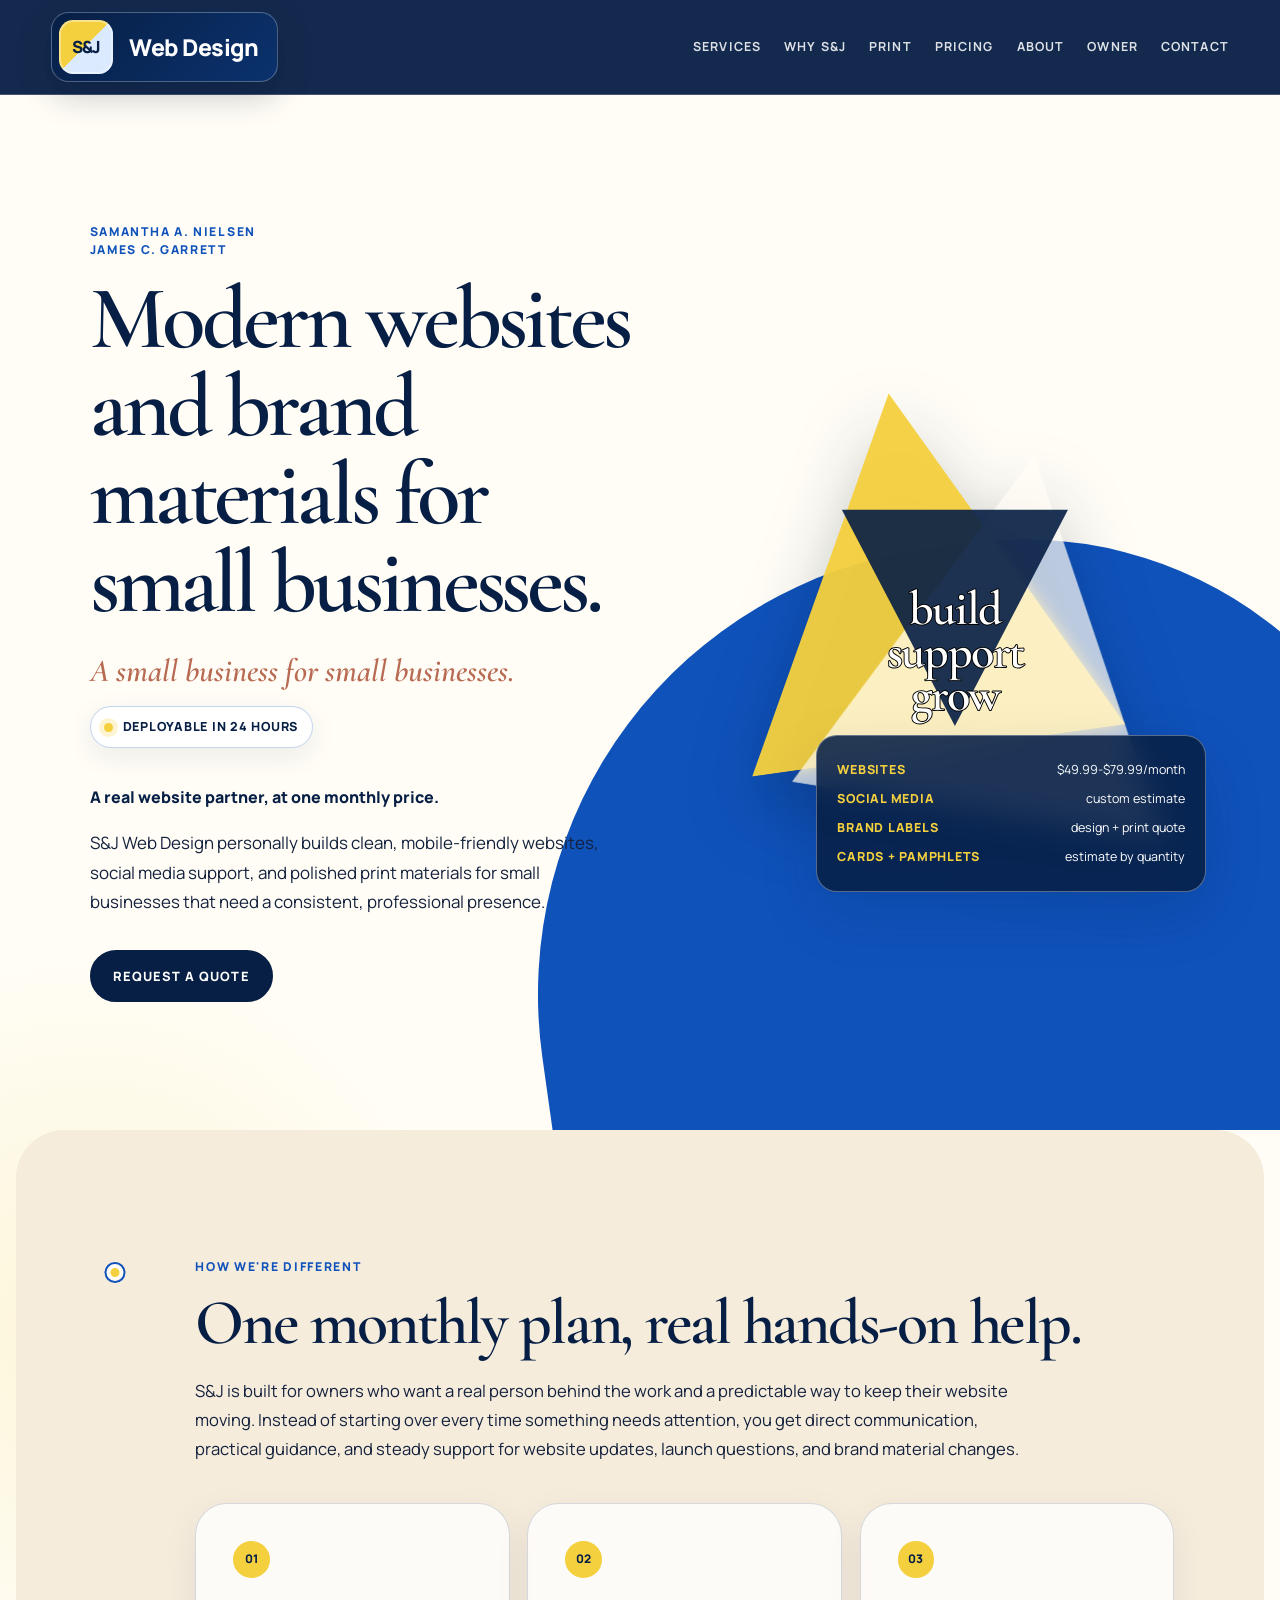
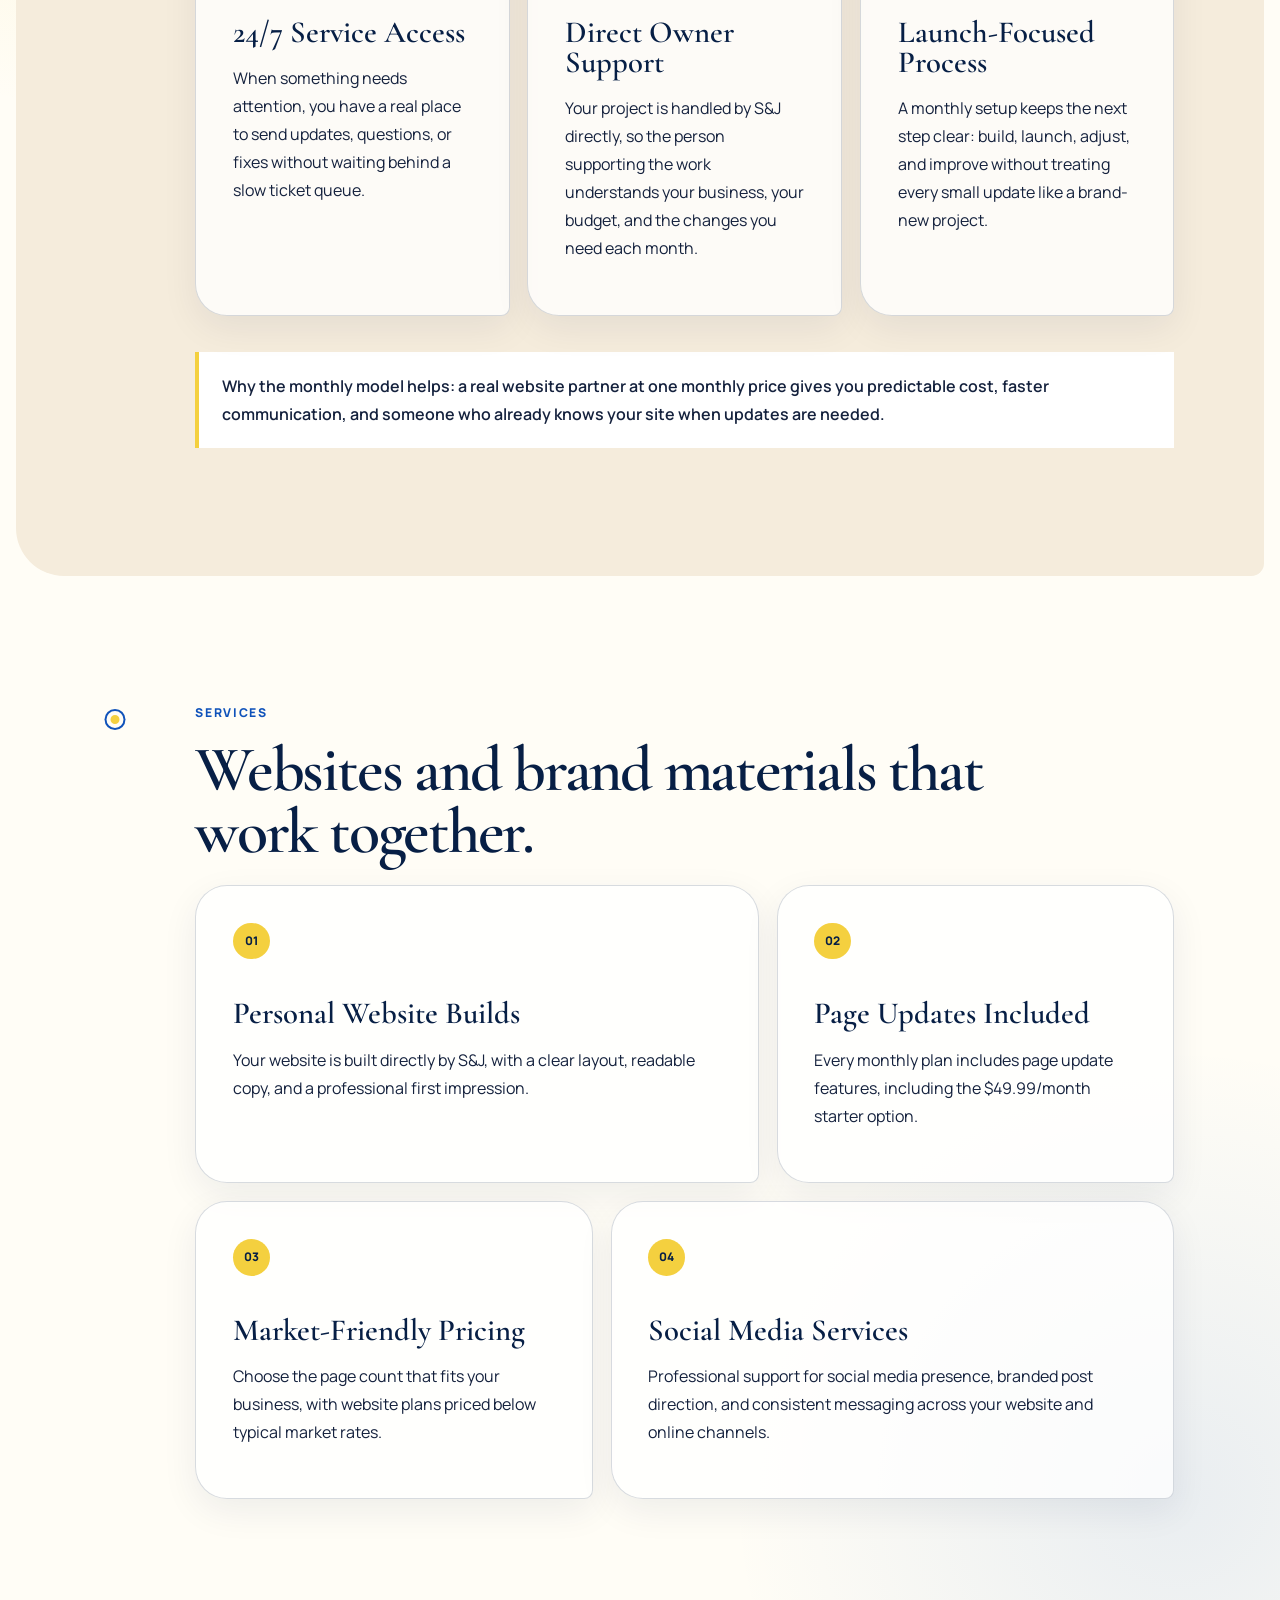
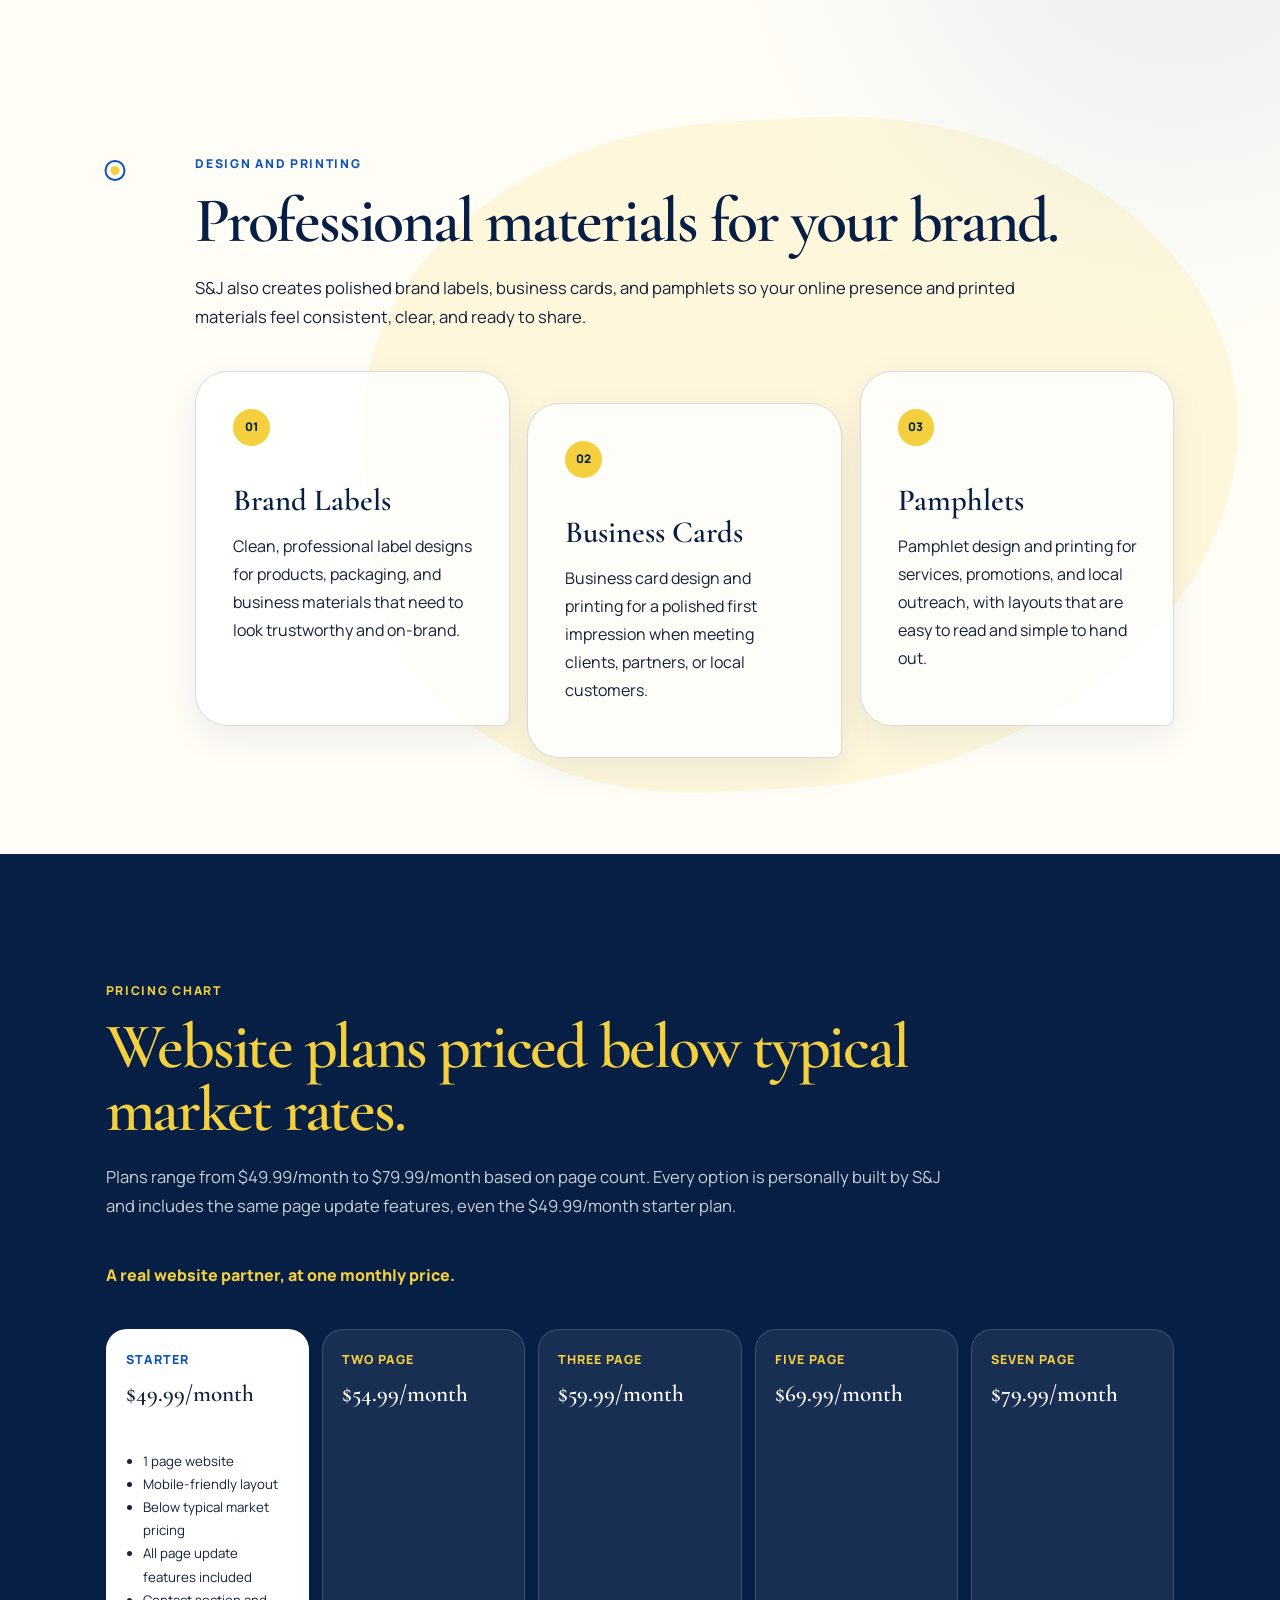
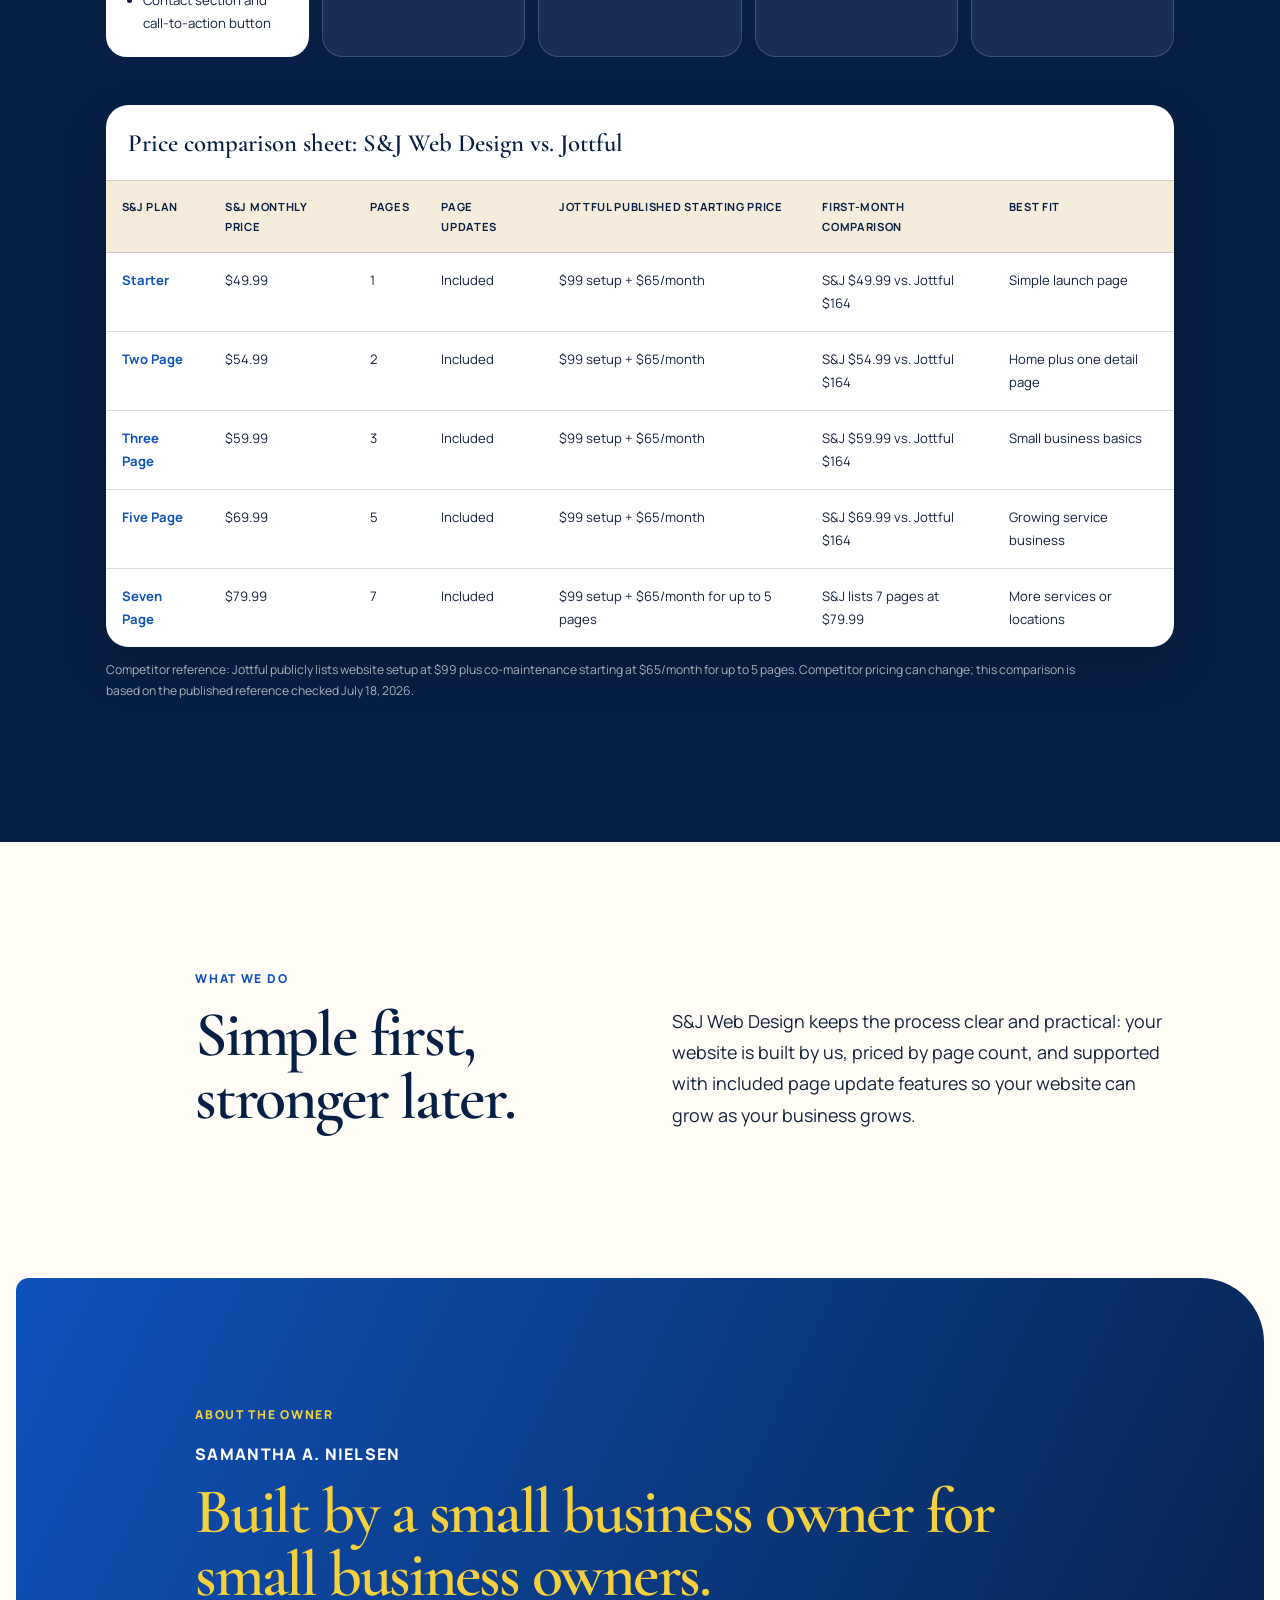
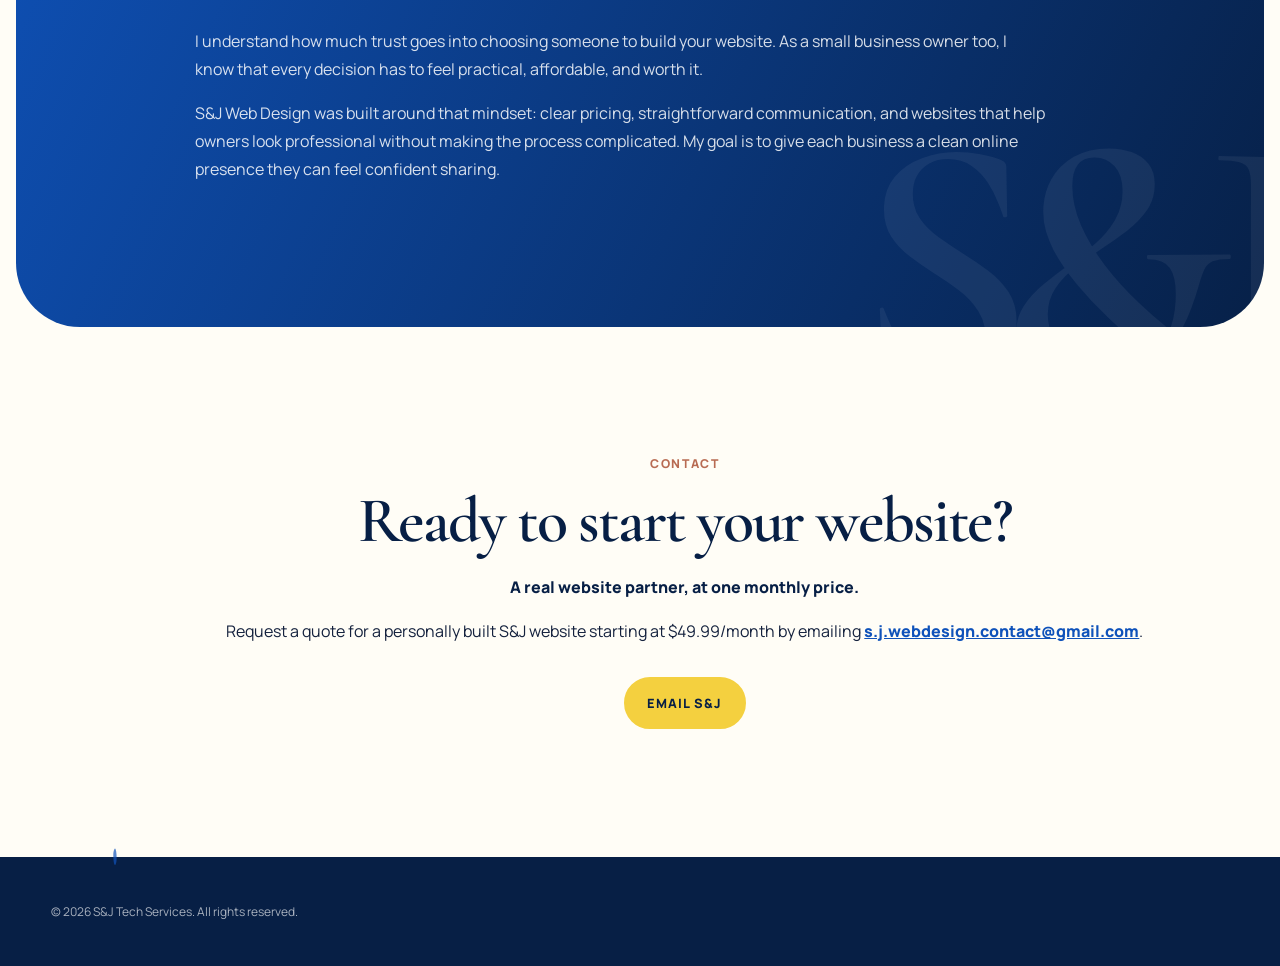
==== commit 8d969110: "Implement S&J header brand in HTML and CSS" ====
--- a/index.html
+++ b/index.html
@@ -1 +1 @@
-<!doctype html> <html lang="en"> <head> <meta charset="utf-8"> <meta name="viewport" content="width=device-width, initial-scale=1"> <title>S&amp;J Web Design | Websites From $49.99/Month With Real Agent Support</title> <meta name="description" content="Professional small business websites from $49.99/month with real agent support, included page updates, social media services, and branded print materials."> <meta name="robots" content="index, follow"> <link rel="canonical" href="https://sjwebdesignca.com/"> <meta name="theme-color" content="#0f52ba"> <meta property="og:title" content="S&amp;J Web Design | Websites From $49.99/Month"> <meta property="og:description" content="Small business websites from $49.99/month with real agent support, included page updates, social media services, and branded print materials."> <meta property="og:type" content="website"> <meta property="og:url" content="https://sjwebdesignca.com/"> <meta name="twitter:card" content="summary"> <meta name="twitter:title" content="S&amp;J Web Design | Websites From $49.99/Month"> <meta name="twitter:description" content="Small business websites from $49.99/month with real agent support, included page updates, social media services, and branded print materials."> <script type="application/ld+json"> { "@context": "https://schema.org", "@type": "ProfessionalService", "name": "S&J Web Design", "url": "https://sjwebdesignca.com/", "email": "s.j.webdesign.contact@gmail.com", "description": "Professional small business websites from $49.99/month with real agent support, included page updates, social media services, and branded print materials.", "areaServed": "United States", "offers": { "@type": "Offer", "price": "49.99", "priceCurrency": "USD", "description": "Website plans starting at $49.99/month with real agent support and included page updates." } } </script> <style> @import url('https://fonts.googleapis.com/css2?family=Cormorant+Garamond:ital,wght@0,500;0,600;1,500&family=Manrope:wght@400;500;600;700&display=swap'); :root { --sapphire: #0f52ba; --sapphire-bright: #2f73d8; --navy: #071f45; --daffodil: #f4d03f; --daffodil-soft: #fff2a8; --paper: #fffdf6; --paper-deep: #f5ecdc; --clay: #b86b52; --sage: #78866b; --ink: #14213d; --muted: #58687a; --line: rgba(7, 31, 69, .16); --serif: "Cormorant Garamond", Georgia, serif; --sans: "Manrope", "Segoe UI", sans-serif; --shadow: 0 22px 60px rgba(7, 31, 69, .13); } *, *::before, *::after { box-sizing: border-box; } html { scroll-behavior: smooth; } body { margin: 0; overflow-x: hidden; color: var(--ink); background: radial-gradient(circle at 7% 18%, rgba(244, 208, 63, .16), transparent 24rem), radial-gradient(circle at 92% 42%, rgba(15, 82, 186, .09), transparent 28rem), var(--paper); font-family: var(--sans); font-size: 1rem; line-height: 1.75; } a { color: inherit; } button, summary, a { -webkit-tap-highlight-color: transparent; } :focus-visible { outline: 3px solid var(--daffodil); outline-offset: 4px; } .skip-link { position: fixed; z-index: 100; top: .5rem; left: .5rem; transform: translateY(-180%); padding: .7rem 1rem; background: var(--navy); color: white; border-radius: 999px; } .skip-link:focus { transform: none; } .site-header { position: sticky; z-index: 50; top: 0; display: flex; align-items: center; justify-content: space-between; gap: 2rem; min-height: 74px; padding: .75rem clamp(1rem, 4vw, 4rem); border-bottom: 1px solid rgba(255, 253, 246, .2); background: rgba(7, 31, 69, .95); color: white; backdrop-filter: blur(14px); } .brand { display: block; width: clamp(14rem, 18vw, 16.5rem); aspect-ratio: 3.2 / 1; border: 1px solid rgba(255,255,255,.28); border-radius: 1.05rem; background: var(--navy); text-decoration: none; box-shadow: 0 12px 34px rgba(4,18,43,.24); overflow: hidden; transition: transform .2s ease, box-shadow .2s ease; } .brand:hover { transform: translateY(-1px); box-shadow: 0 15px 38px rgba(4,18,43,.3); } .brand-logo { display: block; width: 100%; height: 100%; object-fit: cover; object-position: center; } .nav { display: flex; align-items: center; gap: clamp(.8rem, 1.8vw, 1.6rem); } .nav a { color: rgba(255,255,255,.86); font-size: .78rem; font-weight: 700; text-decoration: none; text-transform: uppercase; letter-spacing: .09em; } .nav a:hover { color: var(--daffodil); } .menu-button { display: none; border: 1px solid rgba(255,255,255,.3); border-radius: 999px; background: transparent; color: white; padding: .65rem .9rem; font: 700 .75rem var(--sans); letter-spacing: .08em; text-transform: uppercase; } .hero { position: relative; isolation: isolate; min-height: calc(100svh - 74px); display: grid; grid-template-columns: minmax(0, 1.07fr) minmax(300px, .93fr); align-items: center; gap: clamp(2.5rem, 7vw, 8rem); padding: clamp(5rem, 10vw, 9rem) clamp(1.25rem, 7vw, 8rem); overflow: hidden; } .hero::before { content: ""; position: absolute; z-index: -2; inset: auto -12vw -35vh 42vw; height: 100vh; border-radius: 50% 45% 0 0; background: var(--sapphire); transform: rotate(-8deg); } .hero-copy { position: relative; z-index: 2; max-width: 760px; } .eyebrow { margin: 0 0 1rem; color: var(--sapphire); font-size: .76rem; font-weight: 800; line-height: 1.5; letter-spacing: .14em; text-transform: uppercase; } h1, h2, h3 { margin-top: 0; color: var(--navy); font-family: var(--serif); line-height: .98; } h1 { max-width: 870px; margin-bottom: 1.5rem; font-size: clamp(3.3rem, 7vw, 7.2rem); font-weight: 600; letter-spacing: -.045em; } h2 { max-width: 900px; margin-bottom: 1.3rem; font-size: clamp(2.55rem, 5vw, 5.1rem); font-weight: 600; letter-spacing: -.035em; } h3 { margin-bottom: .75rem; font-size: clamp(1.65rem, 2.4vw, 2.2rem); font-weight: 600; } .hero-tagline { margin: 0 0 .7rem; color: var(--clay); font: italic 600 clamp(1.45rem, 2.5vw, 2.2rem) var(--serif); } .delivery-badge { display: inline-flex; align-items: center; gap: .6rem; margin: .35rem 0 1.2rem; padding: .55rem .85rem; border: 1px solid rgba(15,82,186,.24); border-radius: 999px; color: var(--navy); background: white; font-size: .78rem; font-weight: 800; letter-spacing: .06em; text-transform: uppercase; box-shadow: 0 8px 28px rgba(7,31,69,.08); } .delivery-badge::before { content: ""; width: .55rem; height: .55rem; border-radius: 50%; background: var(--daffodil); box-shadow: 0 0 0 5px rgba(244,208,63,.23); } .partner-note { color: var(--navy); font-weight: 800; } .hero-copy > p:not(.eyebrow):not(.hero-tagline):not(.delivery-badge):not(.partner-note) { max-width: 660px; font-size: 1.06rem; } .button { display: inline-flex; align-items: center; justify-content: center; min-height: 52px; margin-top: 1rem; padding: .8rem 1.35rem; border: 2px solid var(--navy); border-radius: 999px; background: var(--navy); color: white; font-size: .8rem; font-weight: 800; letter-spacing: .08em; text-decoration: none; text-transform: uppercase; transition: transform .2s ease, box-shadow .2s ease, background .2s ease; } .button:hover { transform: translateY(-3px); box-shadow: 0 12px 28px rgba(7,31,69,.24); background: var(--sapphire); } .prism-stage { position: relative; z-index: 2; min-height: 560px; display: grid; place-items: center; } .prism { position: relative; width: min(32vw, 460px); min-width: 320px; aspect-ratio: 1; filter: drop-shadow(0 30px 35px rgba(4,18,43,.28)); } .triangle { position: absolute; inset: 0; clip-path: polygon(50% 4%, 96% 92%, 4% 92%); } .triangle.one { background: rgba(244,208,63,.96); transform: translate(-10%, -8%) rotate(-8deg); } .triangle.two { background: rgba(255,253,246,.72); transform: translate(12%, 7%) rotate(9deg); backdrop-filter: blur(8px); } .triangle.three { inset: 20%; background: rgba(7,31,69,.91); transform: rotate(180deg); } .prism-label { position: absolute; z-index: 4; inset: 44% 20% auto; color: #fff; text-align: center; font: 600 clamp(3rem, 3.3vw, 3rem)/.9 var(--serif); letter-spacing: -.03em; -webkit-text-stroke: 1.9px #000; paint-order: stroke fill; } .command-panel { position: absolute; z-index: 5; right: -1rem; bottom: 0; width: min(390px, 88%); padding: 1rem 1.25rem; border: 1px solid rgba(255,255,255,.32); border-radius: 1.3rem; background: rgba(7,31,69,.88); color: white; box-shadow: var(--shadow); backdrop-filter: blur(14px); } .command-panel p { display: flex; justify-content: space-between; gap: 1rem; margin: .45rem 0; font-size: .78rem; } .command-panel span { color: var(--daffodil); font-weight: 800; text-transform: uppercase; letter-spacing: .06em; } .thread-wrap { position: relative; } .thread-svg { position: absolute; z-index: 0; top: -2rem; bottom: 0; left: clamp(1rem, 4vw, 4rem); width: clamp(70px, 10vw, 150px); height: calc(100% + 2rem); pointer-events: none; overflow: visible; } .thread-path { fill: none; stroke: var(--sapphire); stroke-width: 2.5; stroke-linecap: round; stroke-dasharray: 1; stroke-dashoffset: 1; opacity: .7; } .section { position: relative; z-index: 1; width: min(1500px, calc(100% - 2rem)); margin: 0 auto; padding: clamp(5rem, 10vw, 9rem) clamp(1rem, 7vw, 8rem); } .section-inner { position: relative; margin-left: clamp(48px, 7vw, 110px); } .section-intro { max-width: 850px; margin-bottom: 2.5rem; font-size: 1.04rem; } .section-knot { position: absolute; left: calc(clamp(1rem, 4vw, 4rem) + clamp(22px, 3.7vw, 55px)); top: clamp(5.6rem, 10.5vw, 9.5rem); z-index: 3; width: 17px; height: 17px; border: 4px solid var(--paper); border-radius: 50%; background: var(--daffodil); box-shadow: 0 0 0 2px var(--sapphire); transform: translateX(-50%); } .card-grid { display: grid; grid-template-columns: repeat(12, 1fr); gap: 1.1rem; } .card { grid-column: span 4; position: relative; min-height: 260px; padding: clamp(1.4rem, 3vw, 2.3rem); border: 1px solid var(--line); border-radius: 2rem 2rem .55rem 2rem; background: rgba(255,255,255,.76); box-shadow: 0 12px 36px rgba(7,31,69,.07); transition: transform .22s ease, box-shadow .22s ease, border-color .22s ease; } .card:hover { transform: translateY(-7px) rotate(-.25deg); border-color: rgba(15,82,186,.35); box-shadow: var(--shadow); } .card-number { display: inline-grid; place-items: center; width: 2.3rem; aspect-ratio: 1; margin-bottom: 2.5rem; border-radius: 50%; background: var(--daffodil); color: var(--navy); font-size: .74rem; font-weight: 800; } .difference-section { border-radius: 3rem 3rem .8rem 3rem; background: var(--paper-deep); } .difference-note { max-width: 980px; margin: 2.3rem 0 0; padding: 1.25rem 1.4rem; border-left: 4px solid var(--daffodil); background: white; font-weight: 600; } #services .card:nth-child(1) { grid-column: span 7; } #services .card:nth-child(2) { grid-column: span 5; } #services .card:nth-child(3) { grid-column: span 5; } #services .card:nth-child(4) { grid-column: span 7; } .print-section::before { content: ""; position: absolute; z-index: -1; inset: 11% 2% 8% 28%; border-radius: 48% 52% 58% 42%; background: rgba(244,208,63,.14); transform: rotate(-3deg); } .print-section .card:nth-child(2) { transform: translateY(2rem); } .print-section .card:nth-child(2):hover { transform: translateY(calc(2rem - 7px)) rotate(.25deg); } .pricing { width: 100%; max-width: none; color: white; background: var(--navy); } .pricing .section-inner { width: min(1280px, calc(100% - 2rem)); margin-inline: auto; } .pricing h2, .pricing .eyebrow, .pricing .partner-note { color: var(--daffodil); } .pricing .section-intro { color: rgba(255,255,255,.78); } .pricing-list { display: grid; grid-template-columns: repeat(5, 1fr); gap: .8rem; margin: 2.5rem 0; } .price-tier { border: 1px solid rgba(255,255,255,.16); border-radius: 1.3rem; background: rgba(255,255,255,.07); overflow: hidden; } .price-tier[open] { background: white; color: var(--ink); } .price-tier summary { min-height: 120px; padding: 1.2rem; cursor: pointer; list-style: none; } .price-tier summary::-webkit-details-marker { display: none; } .price-tier summary span, .price-tier summary strong { display: block; } .price-tier summary span { color: var(--daffodil); font-size: .78rem; font-weight: 800; letter-spacing: .08em; text-transform: uppercase; } .price-tier[open] summary span { color: var(--sapphire); } .price-tier summary strong { margin-top: .6rem; font: 600 1.45rem var(--serif); } .price-tier ul { margin: 0; padding: 0 1.2rem 1.3rem 2.25rem; font-size: .83rem; } .comparison-wrap { overflow-x: auto; margin-top: 3rem; border-radius: 1.4rem; background: white; color: var(--ink); box-shadow: 0 20px 50px rgba(0,0,0,.2); } .comparison-table { width: 100%; min-width: 980px; border-collapse: collapse; font-size: .82rem; } .comparison-table caption { padding: 1.4rem; color: var(--navy); font: 600 1.55rem var(--serif); text-align: left; } .comparison-table th, .comparison-table td { padding: 1rem; border-top: 1px solid var(--line); text-align: left; vertical-align: top; } .comparison-table thead th { background: var(--paper-deep); color: var(--navy); font-size: .7rem; letter-spacing: .06em; text-transform: uppercase; } .comparison-table tbody th { color: var(--sapphire); } .comparison-note { max-width: 1000px; color: rgba(255,255,255,.66); font-size: .76rem; } .split { display: grid; grid-template-columns: 1fr 1fr; gap: 4rem; align-items: end; } .split > p { max-width: 650px; margin-bottom: 1.2rem; font-size: 1.12rem; } .owner-section { width: min(1380px, calc(100% - 2rem)); border-radius: .8rem 4rem 4rem 4rem; background: linear-gradient(115deg, rgba(15,82,186,.98), rgba(7,31,69,.98)), var(--sapphire); color: white; overflow: hidden; } .owner-section::after { content: "S&J"; position: absolute; right: -1rem; bottom: -4rem; color: rgba(255,255,255,.06); font: 600 clamp(10rem, 28vw, 26rem)/.7 var(--serif); letter-spacing: -.12em; } .owner-copy { position: relative; z-index: 2; max-width: 850px; margin-left: clamp(48px, 7vw, 110px); } .owner-section h2, .owner-section .eyebrow { color: var(--daffodil); } .owner-name { margin: 0 0 .8rem; font-weight: 800; letter-spacing: .08em; text-transform: uppercase; } .owner-copy p:not(.eyebrow):not(.owner-name) { color: rgba(255,255,255,.84); } .contact { text-align: center; } .contact h2, .contact .section-intro { margin-inline: auto; } .contact .eyebrow { color: var(--clay); } .contact a:not(.button) { color: var(--sapphire); font-weight: 800; } .button-light { background: var(--daffodil); color: var(--navy); border-color: var(--daffodil); } .button-light:hover { background: white; color: var(--navy); } .site-footer { display: flex; justify-content: space-between; gap: 2rem; padding: 2rem clamp(1rem, 4vw, 4rem); background: var(--navy); color: rgba(255,255,255,.65); font-size: .75rem; } .reveal { opacity: 0; transform: translateY(24px); transition: opacity .65s ease, transform .65s ease; } .reveal.visible { opacity: 1; transform: none; } @media (max-width: 1100px) { .nav { display: none; position: absolute; top: calc(100% + .35rem); right: 1rem; left: 1rem; padding: 1rem; border-radius: 1.2rem; background: var(--navy); box-shadow: var(--shadow); } .nav.open { display: grid; grid-template-columns: repeat(2, 1fr); } .nav a { padding: .75rem; border-radius: .7rem; background: rgba(255,255,255,.06); } .menu-button { display: block; } .hero { grid-template-columns: 1fr; padding-top: 4rem; } .prism-stage { min-height: 500px; } .prism { width: min(66vw, 460px); } .pricing-list { grid-template-columns: repeat(2, 1fr); } .price-tier:last-child { grid-column: 1 / -1; } } @media (max-width: 760px) { body { font-size: .96rem; } .site-header { min-height: 66px; padding-inline: 1rem; } .brand { width: 11.75rem; aspect-ratio: 3.2 / 1; border-radius: .8rem; } .brand-logo { width: 100%; height: 100%; } .hero { min-height: auto; padding: 4rem 1.2rem 5rem; } .hero::before { inset: auto -60vw -20vh 12vw; height: 75vh; } h1 { font-size: clamp(3rem, 16vw, 5rem); } h2 { font-size: clamp(2.55rem, 13vw, 4rem); } .prism-stage { min-height: 420px; } .prism { min-width: 265px; width: 78vw; } .command-panel { right: 0; bottom: -1rem; } .command-panel p { display: grid; gap: 0; } .section { width: 100%; padding: 5rem 1.15rem; } .section-inner, .owner-copy { margin-left: 2.4rem; } .thread-svg { left: .45rem; width: 32px; } .section-knot { left: calc(.45rem + 16px); } .card-grid { display: grid; grid-template-columns: 1fr; } .card, #services .card:nth-child(n) { grid-column: auto; min-height: 0; } .print-section .card:nth-child(2), .print-section .card:nth-child(2):hover { transform: none; } .pricing .section-inner { width: 100%; margin: 0; } .pricing-list { grid-template-columns: 1fr; } .price-tier:last-child { grid-column: auto; } .price-tier summary { min-height: 0; } .split { grid-template-columns: 1fr; gap: 1rem; } .owner-section { width: calc(100% - 1rem); border-radius: .7rem 2.5rem 2.5rem 2.5rem; } .site-footer { display: grid; text-align: center; } } @media (prefers-reduced-motion: reduce) { html { scroll-behavior: auto; } *, *::before, *::after { scroll-behavior: auto !important; animation: none !important; transition-duration: .01ms !important; } .reveal { opacity: 1; transform: none; } .thread-path { stroke-dashoffset: 0 !important; } } </style> </head> <body> <a class="skip-link" href="#top">Skip to content</a> <header class="site-header"> <a class="brand" href="#top" aria-label="S and J Web Design home"> <img class="brand-logo" src="assets/sj-web-design-brand-2026.png" width="1690" height="931" alt="S&amp;J Web Design" decoding="async"> </a> <button class="menu-button" type="button" aria-expanded="false" aria-controls="main-nav">Menu</button> <nav class="nav" id="main-nav" aria-label="Main navigation"> <a href="#services">Services</a> <a href="#difference">Why S&amp;J</a> <a href="#print">Print</a> <a href="#pricing">Pricing</a> <a href="#about">About</a> <a href="#owner">Owner</a> <a href="#contact">Contact</a> </nav> </header> <main id="top"> <section class="hero"> <div class="hero-copy reveal"> <p class="eyebrow">Samantha A. Nielsen<br>James C. Garrett</p> <h1>Modern websites and brand materials for small businesses.</h1> <p class="hero-tagline">A small business for small businesses.</p> <p class="delivery-badge">Deployable in 24 hours</p> <p class="partner-note">A real website partner, at one monthly price.</p> <p>S&amp;J Web Design personally builds clean, mobile-friendly websites, social media support, and polished print materials for small businesses that need a consistent, professional presence.</p> <a class="button" href="#contact">Request a quote</a> </div> <div class="prism-stage reveal" aria-label="S and J services represented by an abstract three-part triangle"> <div class="prism" aria-hidden="true"> <span class="triangle one"></span> <span class="triangle two"></span> <span class="triangle three"></span> <span class="prism-label">build<br>support<br>grow</span> </div> <div class="command-panel" aria-label="Offers and estimated pricing"> <p><span>websites</span> $49.99-$79.99/month</p> <p><span>social media</span> custom estimate</p> <p><span>brand labels</span> design + print quote</p> <p><span>cards + pamphlets</span> estimate by quantity</p> </div> </div> </section> <div class="thread-wrap"> <svg class="thread-svg" viewBox="0 0 100 1000" preserveAspectRatio="none" aria-hidden="true"> <path class="thread-path" pathLength="1" d="M50 0 C5 80, 95 135, 50 220 S5 360, 50 455 S95 600, 50 690 S5 850, 50 1000" /> </svg> <section class="section difference-section" id="difference"> <span class="section-knot" aria-hidden="true"></span> <div class="section-inner"> <p class="eyebrow">How we're different</p> <h2>One monthly plan, real hands-on help.</h2> <p class="section-intro">S&amp;J is built for owners who want a real person behind the work and a predictable way to keep their website moving. Instead of starting over every time something needs attention, you get direct communication, practical guidance, and steady support for website updates, launch questions, and brand material changes.</p> <div class="card-grid"> <article class="card reveal"><span class="card-number">01</span><h3>24/7 Service Access</h3><p>When something needs attention, you have a real place to send updates, questions, or fixes without waiting behind a slow ticket queue.</p></article> <article class="card reveal"><span class="card-number">02</span><h3>Direct Owner Support</h3><p>Your project is handled by S&amp;J directly, so the person supporting the work understands your business, your budget, and the changes you need each month.</p></article> <article class="card reveal"><span class="card-number">03</span><h3>Launch-Focused Process</h3><p>A monthly setup keeps the next step clear: build, launch, adjust, and improve without treating every small update like a brand-new project.</p></article> </div> <p class="difference-note">Why the monthly model helps: a real website partner at one monthly price gives you predictable cost, faster communication, and someone who already knows your site when updates are needed.</p> </div> </section> <section class="section" id="services"> <span class="section-knot" aria-hidden="true"></span> <div class="section-inner"> <p class="eyebrow">Services</p> <h2>Websites and brand materials that work together.</h2> <div class="card-grid"> <article class="card reveal"><span class="card-number">01</span><h3>Personal Website Builds</h3><p>Your website is built directly by S&amp;J, with a clear layout, readable copy, and a professional first impression.</p></article> <article class="card reveal"><span class="card-number">02</span><h3>Page Updates Included</h3><p>Every monthly plan includes page update features, including the $49.99/month starter option.</p></article> <article class="card reveal"><span class="card-number">03</span><h3>Market-Friendly Pricing</h3><p>Choose the page count that fits your business, with website plans priced below typical market rates.</p></article> <article class="card reveal"><span class="card-number">04</span><h3>Social Media Services</h3><p>Professional support for social media presence, branded post direction, and consistent messaging across your website and online channels.</p></article> </div> </div> </section> <section class="section print-section" id="print"> <span class="section-knot" aria-hidden="true"></span> <div class="section-inner"> <p class="eyebrow">Design and printing</p> <h2>Professional materials for your brand.</h2> <p class="section-intro">S&amp;J also creates polished brand labels, business cards, and pamphlets so your online presence and printed materials feel consistent, clear, and ready to share.</p> <div class="card-grid"> <article class="card reveal"><span class="card-number">01</span><h3>Brand Labels</h3><p>Clean, professional label designs for products, packaging, and business materials that need to look trustworthy and on-brand.</p></article> <article class="card reveal"><span class="card-number">02</span><h3>Business Cards</h3><p>Business card design and printing for a polished first impression when meeting clients, partners, or local customers.</p></article> <article class="card reveal"><span class="card-number">03</span><h3>Pamphlets</h3><p>Pamphlet design and printing for services, promotions, and local outreach, with layouts that are easy to read and simple to hand out.</p></article> </div> </div> </section> <section class="section pricing" id="pricing"> <div class="section-inner"> <p class="eyebrow">Pricing chart</p> <h2>Website plans priced below typical market rates.</h2> <p class="section-intro">Plans range from $49.99/month to $79.99/month based on page count. Every option is personally built by S&amp;J and includes the same page update features, even the $49.99/month starter plan.</p> <p class="partner-note">A real website partner, at one monthly price.</p> <div class="pricing-list" aria-label="Monthly website pricing options"> <details class="price-tier" open><summary><span>Starter</span><strong>$49.99/month</strong></summary><ul><li>1 page website</li><li>Mobile-friendly layout</li><li>Below typical market pricing</li><li>All page update features included</li><li>Contact section and call-to-action button</li></ul></details> <details class="price-tier"><summary><span>Two Page</span><strong>$54.99/month</strong></summary><ul><li>2 page website</li><li>Home page plus one service, about, or contact page</li><li>Below typical market pricing</li><li>All page update features included</li><li>Clear navigation between pages</li></ul></details> <details class="price-tier"><summary><span>Three Page</span><strong>$59.99/month</strong></summary><ul><li>3 page website</li><li>Good fit for home, services, and contact pages</li><li>Below typical market pricing</li><li>All page update features included</li><li>Simple service or feature sections</li></ul></details> <details class="price-tier"><summary><span>Five Page</span><strong>$69.99/month</strong></summary><ul><li>5 page website</li><li>Room for home, services, about, gallery, and contact pages</li><li>Below typical market pricing</li><li>All page update features included</li><li>Stronger structure for growing businesses</li></ul></details> <details class="price-tier"><summary><span>Seven Page</span><strong>$79.99/month</strong></summary><ul><li>7 page website</li><li>Best for businesses with several services or locations</li><li>Below typical market pricing</li><li>All page update features included</li><li>Highest monthly plan: $79.99/month</li></ul></details> </div> <div class="comparison-wrap" aria-label="Price comparison sheet" tabindex="0"> <table class="comparison-table"> <caption>Price comparison sheet: S&amp;J Web Design vs. Jottful</caption> <thead><tr><th scope="col">S&amp;J plan</th><th scope="col">S&amp;J monthly price</th><th scope="col">Pages</th><th scope="col">Page updates</th><th scope="col">Jottful published starting price</th><th scope="col">First-month comparison</th><th scope="col">Best fit</th></tr></thead> <tbody> <tr><th scope="row">Starter</th><td>$49.99</td><td>1</td><td>Included</td><td>$99 setup + $65/month</td><td>S&amp;J $49.99 vs. Jottful $164</td><td>Simple launch page</td></tr> <tr><th scope="row">Two Page</th><td>$54.99</td><td>2</td><td>Included</td><td>$99 setup + $65/month</td><td>S&amp;J $54.99 vs. Jottful $164</td><td>Home plus one detail page</td></tr> <tr><th scope="row">Three Page</th><td>$59.99</td><td>3</td><td>Included</td><td>$99 setup + $65/month</td><td>S&amp;J $59.99 vs. Jottful $164</td><td>Small business basics</td></tr> <tr><th scope="row">Five Page</th><td>$69.99</td><td>5</td><td>Included</td><td>$99 setup + $65/month</td><td>S&amp;J $69.99 vs. Jottful $164</td><td>Growing service business</td></tr> <tr><th scope="row">Seven Page</th><td>$79.99</td><td>7</td><td>Included</td><td>$99 setup + $65/month for up to 5 pages</td><td>S&amp;J lists 7 pages at $79.99</td><td>More services or locations</td></tr> </tbody> </table> </div> <p class="comparison-note">Competitor reference: Jottful publicly lists website setup at $99 plus co-maintenance starting at $65/month for up to 5 pages. Competitor pricing can change; this comparison is based on the published reference checked July 18, 2026.</p> </div> </section> <section class="section split" id="about"> <div class="section-inner"><p class="eyebrow">What we do</p><h2>Simple first, stronger later.</h2></div> <p>S&amp;J Web Design keeps the process clear and practical: your website is built by us, priced by page count, and supported with included page update features so your website can grow as your business grows.</p> </section> <section class="section owner-section" id="owner"> <div class="owner-copy"> <p class="eyebrow">About the owner</p> <p class="owner-name">Samantha A. Nielsen</p> <h2>Built by a small business owner for small business owners.</h2> <p>I understand how much trust goes into choosing someone to build your website. As a small business owner too, I know that every decision has to feel practical, affordable, and worth it.</p> <p>S&amp;J Web Design was built around that mindset: clear pricing, straightforward communication, and websites that help owners look professional without making the process complicated. My goal is to give each business a clean online presence they can feel confident sharing.</p> </div> </section> <section class="section contact" id="contact"> <div class="section-inner"> <p class="eyebrow">Contact</p> <h2>Ready to start your website?</h2> <p class="partner-note">A real website partner, at one monthly price.</p> <p>Request a quote for a personally built S&amp;J website starting at $49.99/month by emailing <a href="mailto:s.j.webdesign.contact@gmail.com">s.j.webdesign.contact@gmail.com</a>.</p> <a class="button button-light" href="mailto:s.j.webdesign.contact@gmail.com">Email S&amp;J</a> </div> </section> </div> </main> <footer class="site-footer"><p>&copy; 2026 S&amp;J Tech Services. All rights reserved.</p></footer> <script> const menuButton = document.querySelector('.menu-button'); const nav = document.querySelector('.nav'); menuButton.addEventListener('click', () => { const open = menuButton.getAttribute('aria-expanded') === 'true'; menuButton.setAttribute('aria-expanded', String(!open)); menuButton.textContent = open ? 'Menu' : 'Close'; nav.classList.toggle('open', !open); }); nav.addEventListener('click', event => { if (event.target.matches('a')) { nav.classList.remove('open'); menuButton.setAttribute('aria-expanded', 'false'); menuButton.textContent = 'Menu'; } }); const reducedMotion = window.matchMedia('(prefers-reduced-motion: reduce)').matches; const reveals = document.querySelectorAll('.reveal'); if (reducedMotion || !('IntersectionObserver' in window)) { reveals.forEach(element => element.classList.add('visible')); } else { const observer = new IntersectionObserver(entries => { entries.forEach(entry => { if (entry.isIntersecting) { entry.target.classList.add('visible'); observer.unobserve(entry.target); } }); }, { threshold: .12 }); reveals.forEach(element => observer.observe(element)); } const thread = document.querySelector('.thread-path'); const updateThread = () => { const scrollable = document.documentElement.scrollHeight - window.innerHeight; const progress = scrollable > 0 ? Math.min(1, Math.max(0, window.scrollY / scrollable)) : 1; thread.style.strokeDashoffset = String(1 - progress); }; if (!reducedMotion) { updateThread(); window.addEventListener('scroll', updateThread, { passive: true }); window.addEventListener('resize', updateThread); } </script> </body> </html>
+<!doctype html> <html lang="en"> <head> <meta charset="utf-8"> <meta name="viewport" content="width=device-width, initial-scale=1"> <title>S&amp;J Web Design | Websites From $49.99/Month With Real Agent Support</title> <meta name="description" content="Professional small business websites from $49.99/month with real agent support, included page updates, social media services, and branded print materials."> <meta name="robots" content="index, follow"> <link rel="canonical" href="https://sjwebdesignca.com/"> <meta name="theme-color" content="#0f52ba"> <meta property="og:title" content="S&amp;J Web Design | Websites From $49.99/Month"> <meta property="og:description" content="Small business websites from $49.99/month with real agent support, included page updates, social media services, and branded print materials."> <meta property="og:type" content="website"> <meta property="og:url" content="https://sjwebdesignca.com/"> <meta name="twitter:card" content="summary"> <meta name="twitter:title" content="S&amp;J Web Design | Websites From $49.99/Month"> <meta name="twitter:description" content="Small business websites from $49.99/month with real agent support, included page updates, social media services, and branded print materials."> <script type="application/ld+json"> { "@context": "https://schema.org", "@type": "ProfessionalService", "name": "S&J Web Design", "url": "https://sjwebdesignca.com/", "email": "s.j.webdesign.contact@gmail.com", "description": "Professional small business websites from $49.99/month with real agent support, included page updates, social media services, and branded print materials.", "areaServed": "United States", "offers": { "@type": "Offer", "price": "49.99", "priceCurrency": "USD", "description": "Website plans starting at $49.99/month with real agent support and included page updates." } } </script> <style> @import url('https://fonts.googleapis.com/css2?family=Cormorant+Garamond:ital,wght@0,500;0,600;1,500&family=Manrope:wght@400;500;600;700&display=swap'); :root { --sapphire: #0f52ba; --sapphire-bright: #2f73d8; --navy: #071f45; --daffodil: #f4d03f; --daffodil-soft: #fff2a8; --paper: #fffdf6; --paper-deep: #f5ecdc; --clay: #b86b52; --sage: #78866b; --ink: #14213d; --muted: #58687a; --line: rgba(7, 31, 69, .16); --serif: "Cormorant Garamond", Georgia, serif; --sans: "Manrope", "Segoe UI", sans-serif; --shadow: 0 22px 60px rgba(7, 31, 69, .13); } *, *::before, *::after { box-sizing: border-box; } html { scroll-behavior: smooth; } body { margin: 0; overflow-x: hidden; color: var(--ink); background: radial-gradient(circle at 7% 18%, rgba(244, 208, 63, .16), transparent 24rem), radial-gradient(circle at 92% 42%, rgba(15, 82, 186, .09), transparent 28rem), var(--paper); font-family: var(--sans); font-size: 1rem; line-height: 1.75; } a { color: inherit; } button, summary, a { -webkit-tap-highlight-color: transparent; } :focus-visible { outline: 3px solid var(--daffodil); outline-offset: 4px; } .skip-link { position: fixed; z-index: 100; top: .5rem; left: .5rem; transform: translateY(-180%); padding: .7rem 1rem; background: var(--navy); color: white; border-radius: 999px; } .skip-link:focus { transform: none; } .site-header { position: sticky; z-index: 50; top: 0; display: flex; align-items: center; justify-content: space-between; gap: 2rem; min-height: 74px; padding: .75rem clamp(1rem, 4vw, 4rem); border-bottom: 1px solid rgba(255, 253, 246, .2); background: rgba(7, 31, 69, .95); color: white; backdrop-filter: blur(14px); } .brand { display: inline-flex; align-items: center; gap: 1rem; padding: .45rem 1.15rem .45rem .45rem; border: 1px solid rgba(255,255,255,.28); border-radius: 1.1rem; background: linear-gradient(135deg, #071f45 0%, #0b326e 100%); color: #fff; text-decoration: none; box-shadow: 0 12px 34px rgba(4,18,43,.24); transition: transform .2s ease, box-shadow .2s ease; } .brand:hover { transform: translateY(-1px); box-shadow: 0 15px 38px rgba(4,18,43,.3); } .brand-mark { display: grid; place-items: center; width: 3.35rem; aspect-ratio: 1; border-radius: .9rem; background: linear-gradient(135deg, var(--daffodil) 0 49%, #dbeafe 49% 100%); color: var(--navy); box-shadow: inset 0 0 0 2px rgba(255,255,255,.38); font-size: 1.05rem; font-weight: 800; letter-spacing: -.06em; } .brand-name { color: #fff; font-size: clamp(1rem, 2vw, 1.45rem); font-weight: 800; letter-spacing: -.02em; white-space: nowrap; } .nav { display: flex; align-items: center; gap: clamp(.8rem, 1.8vw, 1.6rem); } .nav a { color: rgba(255,255,255,.86); font-size: .78rem; font-weight: 700; text-decoration: none; text-transform: uppercase; letter-spacing: .09em; } .nav a:hover { color: var(--daffodil); } .menu-button { display: none; border: 1px solid rgba(255,255,255,.3); border-radius: 999px; background: transparent; color: white; padding: .65rem .9rem; font: 700 .75rem var(--sans); letter-spacing: .08em; text-transform: uppercase; } .hero { position: relative; isolation: isolate; min-height: calc(100svh - 74px); display: grid; grid-template-columns: minmax(0, 1.07fr) minmax(300px, .93fr); align-items: center; gap: clamp(2.5rem, 7vw, 8rem); padding: clamp(5rem, 10vw, 9rem) clamp(1.25rem, 7vw, 8rem); overflow: hidden; } .hero::before { content: ""; position: absolute; z-index: -2; inset: auto -12vw -35vh 42vw; height: 100vh; border-radius: 50% 45% 0 0; background: var(--sapphire); transform: rotate(-8deg); } .hero-copy { position: relative; z-index: 2; max-width: 760px; } .eyebrow { margin: 0 0 1rem; color: var(--sapphire); font-size: .76rem; font-weight: 800; line-height: 1.5; letter-spacing: .14em; text-transform: uppercase; } h1, h2, h3 { margin-top: 0; color: var(--navy); font-family: var(--serif); line-height: .98; } h1 { max-width: 870px; margin-bottom: 1.5rem; font-size: clamp(3.3rem, 7vw, 7.2rem); font-weight: 600; letter-spacing: -.045em; } h2 { max-width: 900px; margin-bottom: 1.3rem; font-size: clamp(2.55rem, 5vw, 5.1rem); font-weight: 600; letter-spacing: -.035em; } h3 { margin-bottom: .75rem; font-size: clamp(1.65rem, 2.4vw, 2.2rem); font-weight: 600; } .hero-tagline { margin: 0 0 .7rem; color: var(--clay); font: italic 600 clamp(1.45rem, 2.5vw, 2.2rem) var(--serif); } .delivery-badge { display: inline-flex; align-items: center; gap: .6rem; margin: .35rem 0 1.2rem; padding: .55rem .85rem; border: 1px solid rgba(15,82,186,.24); border-radius: 999px; color: var(--navy); background: white; font-size: .78rem; font-weight: 800; letter-spacing: .06em; text-transform: uppercase; box-shadow: 0 8px 28px rgba(7,31,69,.08); } .delivery-badge::before { content: ""; width: .55rem; height: .55rem; border-radius: 50%; background: var(--daffodil); box-shadow: 0 0 0 5px rgba(244,208,63,.23); } .partner-note { color: var(--navy); font-weight: 800; } .hero-copy > p:not(.eyebrow):not(.hero-tagline):not(.delivery-badge):not(.partner-note) { max-width: 660px; font-size: 1.06rem; } .button { display: inline-flex; align-items: center; justify-content: center; min-height: 52px; margin-top: 1rem; padding: .8rem 1.35rem; border: 2px solid var(--navy); border-radius: 999px; background: var(--navy); color: white; font-size: .8rem; font-weight: 800; letter-spacing: .08em; text-decoration: none; text-transform: uppercase; transition: transform .2s ease, box-shadow .2s ease, background .2s ease; } .button:hover { transform: translateY(-3px); box-shadow: 0 12px 28px rgba(7,31,69,.24); background: var(--sapphire); } .prism-stage { position: relative; z-index: 2; min-height: 560px; display: grid; place-items: center; } .prism { position: relative; width: min(32vw, 460px); min-width: 320px; aspect-ratio: 1; filter: drop-shadow(0 30px 35px rgba(4,18,43,.28)); } .triangle { position: absolute; inset: 0; clip-path: polygon(50% 4%, 96% 92%, 4% 92%); } .triangle.one { background: rgba(244,208,63,.96); transform: translate(-10%, -8%) rotate(-8deg); } .triangle.two { background: rgba(255,253,246,.72); transform: translate(12%, 7%) rotate(9deg); backdrop-filter: blur(8px); } .triangle.three { inset: 20%; background: rgba(7,31,69,.91); transform: rotate(180deg); } .prism-label { position: absolute; z-index: 4; inset: 44% 20% auto; color: #fff; text-align: center; font: 600 clamp(3rem, 3.3vw, 3rem)/.9 var(--serif); letter-spacing: -.03em; -webkit-text-stroke: 1.9px #000; paint-order: stroke fill; } .command-panel { position: absolute; z-index: 5; right: -1rem; bottom: 0; width: min(390px, 88%); padding: 1rem 1.25rem; border: 1px solid rgba(255,255,255,.32); border-radius: 1.3rem; background: rgba(7,31,69,.88); color: white; box-shadow: var(--shadow); backdrop-filter: blur(14px); } .command-panel p { display: flex; justify-content: space-between; gap: 1rem; margin: .45rem 0; font-size: .78rem; } .command-panel span { color: var(--daffodil); font-weight: 800; text-transform: uppercase; letter-spacing: .06em; } .thread-wrap { position: relative; } .thread-svg { position: absolute; z-index: 0; top: -2rem; bottom: 0; left: clamp(1rem, 4vw, 4rem); width: clamp(70px, 10vw, 150px); height: calc(100% + 2rem); pointer-events: none; overflow: visible; } .thread-path { fill: none; stroke: var(--sapphire); stroke-width: 2.5; stroke-linecap: round; stroke-dasharray: 1; stroke-dashoffset: 1; opacity: .7; } .section { position: relative; z-index: 1; width: min(1500px, calc(100% - 2rem)); margin: 0 auto; padding: clamp(5rem, 10vw, 9rem) clamp(1rem, 7vw, 8rem); } .section-inner { position: relative; margin-left: clamp(48px, 7vw, 110px); } .section-intro { max-width: 850px; margin-bottom: 2.5rem; font-size: 1.04rem; } .section-knot { position: absolute; left: calc(clamp(1rem, 4vw, 4rem) + clamp(22px, 3.7vw, 55px)); top: clamp(5.6rem, 10.5vw, 9.5rem); z-index: 3; width: 17px; height: 17px; border: 4px solid var(--paper); border-radius: 50%; background: var(--daffodil); box-shadow: 0 0 0 2px var(--sapphire); transform: translateX(-50%); } .card-grid { display: grid; grid-template-columns: repeat(12, 1fr); gap: 1.1rem; } .card { grid-column: span 4; position: relative; min-height: 260px; padding: clamp(1.4rem, 3vw, 2.3rem); border: 1px solid var(--line); border-radius: 2rem 2rem .55rem 2rem; background: rgba(255,255,255,.76); box-shadow: 0 12px 36px rgba(7,31,69,.07); transition: transform .22s ease, box-shadow .22s ease, border-color .22s ease; } .card:hover { transform: translateY(-7px) rotate(-.25deg); border-color: rgba(15,82,186,.35); box-shadow: var(--shadow); } .card-number { display: inline-grid; place-items: center; width: 2.3rem; aspect-ratio: 1; margin-bottom: 2.5rem; border-radius: 50%; background: var(--daffodil); color: var(--navy); font-size: .74rem; font-weight: 800; } .difference-section { border-radius: 3rem 3rem .8rem 3rem; background: var(--paper-deep); } .difference-note { max-width: 980px; margin: 2.3rem 0 0; padding: 1.25rem 1.4rem; border-left: 4px solid var(--daffodil); background: white; font-weight: 600; } #services .card:nth-child(1) { grid-column: span 7; } #services .card:nth-child(2) { grid-column: span 5; } #services .card:nth-child(3) { grid-column: span 5; } #services .card:nth-child(4) { grid-column: span 7; } .print-section::before { content: ""; position: absolute; z-index: -1; inset: 11% 2% 8% 28%; border-radius: 48% 52% 58% 42%; background: rgba(244,208,63,.14); transform: rotate(-3deg); } .print-section .card:nth-child(2) { transform: translateY(2rem); } .print-section .card:nth-child(2):hover { transform: translateY(calc(2rem - 7px)) rotate(.25deg); } .pricing { width: 100%; max-width: none; color: white; background: var(--navy); } .pricing .section-inner { width: min(1280px, calc(100% - 2rem)); margin-inline: auto; } .pricing h2, .pricing .eyebrow, .pricing .partner-note { color: var(--daffodil); } .pricing .section-intro { color: rgba(255,255,255,.78); } .pricing-list { display: grid; grid-template-columns: repeat(5, 1fr); gap: .8rem; margin: 2.5rem 0; } .price-tier { border: 1px solid rgba(255,255,255,.16); border-radius: 1.3rem; background: rgba(255,255,255,.07); overflow: hidden; } .price-tier[open] { background: white; color: var(--ink); } .price-tier summary { min-height: 120px; padding: 1.2rem; cursor: pointer; list-style: none; } .price-tier summary::-webkit-details-marker { display: none; } .price-tier summary span, .price-tier summary strong { display: block; } .price-tier summary span { color: var(--daffodil); font-size: .78rem; font-weight: 800; letter-spacing: .08em; text-transform: uppercase; } .price-tier[open] summary span { color: var(--sapphire); } .price-tier summary strong { margin-top: .6rem; font: 600 1.45rem var(--serif); } .price-tier ul { margin: 0; padding: 0 1.2rem 1.3rem 2.25rem; font-size: .83rem; } .comparison-wrap { overflow-x: auto; margin-top: 3rem; border-radius: 1.4rem; background: white; color: var(--ink); box-shadow: 0 20px 50px rgba(0,0,0,.2); } .comparison-table { width: 100%; min-width: 980px; border-collapse: collapse; font-size: .82rem; } .comparison-table caption { padding: 1.4rem; color: var(--navy); font: 600 1.55rem var(--serif); text-align: left; } .comparison-table th, .comparison-table td { padding: 1rem; border-top: 1px solid var(--line); text-align: left; vertical-align: top; } .comparison-table thead th { background: var(--paper-deep); color: var(--navy); font-size: .7rem; letter-spacing: .06em; text-transform: uppercase; } .comparison-table tbody th { color: var(--sapphire); } .comparison-note { max-width: 1000px; color: rgba(255,255,255,.66); font-size: .76rem; } .split { display: grid; grid-template-columns: 1fr 1fr; gap: 4rem; align-items: end; } .split > p { max-width: 650px; margin-bottom: 1.2rem; font-size: 1.12rem; } .owner-section { width: min(1380px, calc(100% - 2rem)); border-radius: .8rem 4rem 4rem 4rem; background: linear-gradient(115deg, rgba(15,82,186,.98), rgba(7,31,69,.98)), var(--sapphire); color: white; overflow: hidden; } .owner-section::after { content: "S&J"; position: absolute; right: -1rem; bottom: -4rem; color: rgba(255,255,255,.06); font: 600 clamp(10rem, 28vw, 26rem)/.7 var(--serif); letter-spacing: -.12em; } .owner-copy { position: relative; z-index: 2; max-width: 850px; margin-left: clamp(48px, 7vw, 110px); } .owner-section h2, .owner-section .eyebrow { color: var(--daffodil); } .owner-name { margin: 0 0 .8rem; font-weight: 800; letter-spacing: .08em; text-transform: uppercase; } .owner-copy p:not(.eyebrow):not(.owner-name) { color: rgba(255,255,255,.84); } .contact { text-align: center; } .contact h2, .contact .section-intro { margin-inline: auto; } .contact .eyebrow { color: var(--clay); } .contact a:not(.button) { color: var(--sapphire); font-weight: 800; } .button-light { background: var(--daffodil); color: var(--navy); border-color: var(--daffodil); } .button-light:hover { background: white; color: var(--navy); } .site-footer { display: flex; justify-content: space-between; gap: 2rem; padding: 2rem clamp(1rem, 4vw, 4rem); background: var(--navy); color: rgba(255,255,255,.65); font-size: .75rem; } .reveal { opacity: 0; transform: translateY(24px); transition: opacity .65s ease, transform .65s ease; } .reveal.visible { opacity: 1; transform: none; } @media (max-width: 1100px) { .nav { display: none; position: absolute; top: calc(100% + .35rem); right: 1rem; left: 1rem; padding: 1rem; border-radius: 1.2rem; background: var(--navy); box-shadow: var(--shadow); } .nav.open { display: grid; grid-template-columns: repeat(2, 1fr); } .nav a { padding: .75rem; border-radius: .7rem; background: rgba(255,255,255,.06); } .menu-button { display: block; } .hero { grid-template-columns: 1fr; padding-top: 4rem; } .prism-stage { min-height: 500px; } .prism { width: min(66vw, 460px); } .pricing-list { grid-template-columns: repeat(2, 1fr); } .price-tier:last-child { grid-column: 1 / -1; } } @media (max-width: 760px) { body { font-size: .96rem; } .site-header { min-height: 66px; padding-inline: 1rem; } .brand { gap: .65rem; padding: .3rem .75rem .3rem .3rem; border-radius: .8rem; } .brand-mark { width: 2.7rem; border-radius: .72rem; font-size: .9rem; } .brand-name { font-size: .95rem; } .hero { min-height: auto; padding: 4rem 1.2rem 5rem; } .hero::before { inset: auto -60vw -20vh 12vw; height: 75vh; } h1 { font-size: clamp(3rem, 16vw, 5rem); } h2 { font-size: clamp(2.55rem, 13vw, 4rem); } .prism-stage { min-height: 420px; } .prism { min-width: 265px; width: 78vw; } .command-panel { right: 0; bottom: -1rem; } .command-panel p { display: grid; gap: 0; } .section { width: 100%; padding: 5rem 1.15rem; } .section-inner, .owner-copy { margin-left: 2.4rem; } .thread-svg { left: .45rem; width: 32px; } .section-knot { left: calc(.45rem + 16px); } .card-grid { display: grid; grid-template-columns: 1fr; } .card, #services .card:nth-child(n) { grid-column: auto; min-height: 0; } .print-section .card:nth-child(2), .print-section .card:nth-child(2):hover { transform: none; } .pricing .section-inner { width: 100%; margin: 0; } .pricing-list { grid-template-columns: 1fr; } .price-tier:last-child { grid-column: auto; } .price-tier summary { min-height: 0; } .split { grid-template-columns: 1fr; gap: 1rem; } .owner-section { width: calc(100% - 1rem); border-radius: .7rem 2.5rem 2.5rem 2.5rem; } .site-footer { display: grid; text-align: center; } } @media (prefers-reduced-motion: reduce) { html { scroll-behavior: auto; } *, *::before, *::after { scroll-behavior: auto !important; animation: none !important; transition-duration: .01ms !important; } .reveal { opacity: 1; transform: none; } .thread-path { stroke-dashoffset: 0 !important; } } </style> </head> <body> <a class="skip-link" href="#top">Skip to content</a> <header class="site-header"> <a class="brand" href="#top" aria-label="S and J Web Design home"> <span class="brand-mark" aria-hidden="true">S&amp;J</span> <span class="brand-name">Web Design</span> </a> <button class="menu-button" type="button" aria-expanded="false" aria-controls="main-nav">Menu</button> <nav class="nav" id="main-nav" aria-label="Main navigation"> <a href="#services">Services</a> <a href="#difference">Why S&amp;J</a> <a href="#print">Print</a> <a href="#pricing">Pricing</a> <a href="#about">About</a> <a href="#owner">Owner</a> <a href="#contact">Contact</a> </nav> </header> <main id="top"> <section class="hero"> <div class="hero-copy reveal"> <p class="eyebrow">Samantha A. Nielsen<br>James C. Garrett</p> <h1>Modern websites and brand materials for small businesses.</h1> <p class="hero-tagline">A small business for small businesses.</p> <p class="delivery-badge">Deployable in 24 hours</p> <p class="partner-note">A real website partner, at one monthly price.</p> <p>S&amp;J Web Design personally builds clean, mobile-friendly websites, social media support, and polished print materials for small businesses that need a consistent, professional presence.</p> <a class="button" href="#contact">Request a quote</a> </div> <div class="prism-stage reveal" aria-label="S and J services represented by an abstract three-part triangle"> <div class="prism" aria-hidden="true"> <span class="triangle one"></span> <span class="triangle two"></span> <span class="triangle three"></span> <span class="prism-label">build<br>support<br>grow</span> </div> <div class="command-panel" aria-label="Offers and estimated pricing"> <p><span>websites</span> $49.99-$79.99/month</p> <p><span>social media</span> custom estimate</p> <p><span>brand labels</span> design + print quote</p> <p><span>cards + pamphlets</span> estimate by quantity</p> </div> </div> </section> <div class="thread-wrap"> <svg class="thread-svg" viewBox="0 0 100 1000" preserveAspectRatio="none" aria-hidden="true"> <path class="thread-path" pathLength="1" d="M50 0 C5 80, 95 135, 50 220 S5 360, 50 455 S95 600, 50 690 S5 850, 50 1000" /> </svg> <section class="section difference-section" id="difference"> <span class="section-knot" aria-hidden="true"></span> <div class="section-inner"> <p class="eyebrow">How we're different</p> <h2>One monthly plan, real hands-on help.</h2> <p class="section-intro">S&amp;J is built for owners who want a real person behind the work and a predictable way to keep their website moving. Instead of starting over every time something needs attention, you get direct communication, practical guidance, and steady support for website updates, launch questions, and brand material changes.</p> <div class="card-grid"> <article class="card reveal"><span class="card-number">01</span><h3>24/7 Service Access</h3><p>When something needs attention, you have a real place to send updates, questions, or fixes without waiting behind a slow ticket queue.</p></article> <article class="card reveal"><span class="card-number">02</span><h3>Direct Owner Support</h3><p>Your project is handled by S&amp;J directly, so the person supporting the work understands your business, your budget, and the changes you need each month.</p></article> <article class="card reveal"><span class="card-number">03</span><h3>Launch-Focused Process</h3><p>A monthly setup keeps the next step clear: build, launch, adjust, and improve without treating every small update like a brand-new project.</p></article> </div> <p class="difference-note">Why the monthly model helps: a real website partner at one monthly price gives you predictable cost, faster communication, and someone who already knows your site when updates are needed.</p> </div> </section> <section class="section" id="services"> <span class="section-knot" aria-hidden="true"></span> <div class="section-inner"> <p class="eyebrow">Services</p> <h2>Websites and brand materials that work together.</h2> <div class="card-grid"> <article class="card reveal"><span class="card-number">01</span><h3>Personal Website Builds</h3><p>Your website is built directly by S&amp;J, with a clear layout, readable copy, and a professional first impression.</p></article> <article class="card reveal"><span class="card-number">02</span><h3>Page Updates Included</h3><p>Every monthly plan includes page update features, including the $49.99/month starter option.</p></article> <article class="card reveal"><span class="card-number">03</span><h3>Market-Friendly Pricing</h3><p>Choose the page count that fits your business, with website plans priced below typical market rates.</p></article> <article class="card reveal"><span class="card-number">04</span><h3>Social Media Services</h3><p>Professional support for social media presence, branded post direction, and consistent messaging across your website and online channels.</p></article> </div> </div> </section> <section class="section print-section" id="print"> <span class="section-knot" aria-hidden="true"></span> <div class="section-inner"> <p class="eyebrow">Design and printing</p> <h2>Professional materials for your brand.</h2> <p class="section-intro">S&amp;J also creates polished brand labels, business cards, and pamphlets so your online presence and printed materials feel consistent, clear, and ready to share.</p> <div class="card-grid"> <article class="card reveal"><span class="card-number">01</span><h3>Brand Labels</h3><p>Clean, professional label designs for products, packaging, and business materials that need to look trustworthy and on-brand.</p></article> <article class="card reveal"><span class="card-number">02</span><h3>Business Cards</h3><p>Business card design and printing for a polished first impression when meeting clients, partners, or local customers.</p></article> <article class="card reveal"><span class="card-number">03</span><h3>Pamphlets</h3><p>Pamphlet design and printing for services, promotions, and local outreach, with layouts that are easy to read and simple to hand out.</p></article> </div> </div> </section> <section class="section pricing" id="pricing"> <div class="section-inner"> <p class="eyebrow">Pricing chart</p> <h2>Website plans priced below typical market rates.</h2> <p class="section-intro">Plans range from $49.99/month to $79.99/month based on page count. Every option is personally built by S&amp;J and includes the same page update features, even the $49.99/month starter plan.</p> <p class="partner-note">A real website partner, at one monthly price.</p> <div class="pricing-list" aria-label="Monthly website pricing options"> <details class="price-tier" open><summary><span>Starter</span><strong>$49.99/month</strong></summary><ul><li>1 page website</li><li>Mobile-friendly layout</li><li>Below typical market pricing</li><li>All page update features included</li><li>Contact section and call-to-action button</li></ul></details> <details class="price-tier"><summary><span>Two Page</span><strong>$54.99/month</strong></summary><ul><li>2 page website</li><li>Home page plus one service, about, or contact page</li><li>Below typical market pricing</li><li>All page update features included</li><li>Clear navigation between pages</li></ul></details> <details class="price-tier"><summary><span>Three Page</span><strong>$59.99/month</strong></summary><ul><li>3 page website</li><li>Good fit for home, services, and contact pages</li><li>Below typical market pricing</li><li>All page update features included</li><li>Simple service or feature sections</li></ul></details> <details class="price-tier"><summary><span>Five Page</span><strong>$69.99/month</strong></summary><ul><li>5 page website</li><li>Room for home, services, about, gallery, and contact pages</li><li>Below typical market pricing</li><li>All page update features included</li><li>Stronger structure for growing businesses</li></ul></details> <details class="price-tier"><summary><span>Seven Page</span><strong>$79.99/month</strong></summary><ul><li>7 page website</li><li>Best for businesses with several services or locations</li><li>Below typical market pricing</li><li>All page update features included</li><li>Highest monthly plan: $79.99/month</li></ul></details> </div> <div class="comparison-wrap" aria-label="Price comparison sheet" tabindex="0"> <table class="comparison-table"> <caption>Price comparison sheet: S&amp;J Web Design vs. Jottful</caption> <thead><tr><th scope="col">S&amp;J plan</th><th scope="col">S&amp;J monthly price</th><th scope="col">Pages</th><th scope="col">Page updates</th><th scope="col">Jottful published starting price</th><th scope="col">First-month comparison</th><th scope="col">Best fit</th></tr></thead> <tbody> <tr><th scope="row">Starter</th><td>$49.99</td><td>1</td><td>Included</td><td>$99 setup + $65/month</td><td>S&amp;J $49.99 vs. Jottful $164</td><td>Simple launch page</td></tr> <tr><th scope="row">Two Page</th><td>$54.99</td><td>2</td><td>Included</td><td>$99 setup + $65/month</td><td>S&amp;J $54.99 vs. Jottful $164</td><td>Home plus one detail page</td></tr> <tr><th scope="row">Three Page</th><td>$59.99</td><td>3</td><td>Included</td><td>$99 setup + $65/month</td><td>S&amp;J $59.99 vs. Jottful $164</td><td>Small business basics</td></tr> <tr><th scope="row">Five Page</th><td>$69.99</td><td>5</td><td>Included</td><td>$99 setup + $65/month</td><td>S&amp;J $69.99 vs. Jottful $164</td><td>Growing service business</td></tr> <tr><th scope="row">Seven Page</th><td>$79.99</td><td>7</td><td>Included</td><td>$99 setup + $65/month for up to 5 pages</td><td>S&amp;J lists 7 pages at $79.99</td><td>More services or locations</td></tr> </tbody> </table> </div> <p class="comparison-note">Competitor reference: Jottful publicly lists website setup at $99 plus co-maintenance starting at $65/month for up to 5 pages. Competitor pricing can change; this comparison is based on the published reference checked July 18, 2026.</p> </div> </section> <section class="section split" id="about"> <div class="section-inner"><p class="eyebrow">What we do</p><h2>Simple first, stronger later.</h2></div> <p>S&amp;J Web Design keeps the process clear and practical: your website is built by us, priced by page count, and supported with included page update features so your website can grow as your business grows.</p> </section> <section class="section owner-section" id="owner"> <div class="owner-copy"> <p class="eyebrow">About the owner</p> <p class="owner-name">Samantha A. Nielsen</p> <h2>Built by a small business owner for small business owners.</h2> <p>I understand how much trust goes into choosing someone to build your website. As a small business owner too, I know that every decision has to feel practical, affordable, and worth it.</p> <p>S&amp;J Web Design was built around that mindset: clear pricing, straightforward communication, and websites that help owners look professional without making the process complicated. My goal is to give each business a clean online presence they can feel confident sharing.</p> </div> </section> <section class="section contact" id="contact"> <div class="section-inner"> <p class="eyebrow">Contact</p> <h2>Ready to start your website?</h2> <p class="partner-note">A real website partner, at one monthly price.</p> <p>Request a quote for a personally built S&amp;J website starting at $49.99/month by emailing <a href="mailto:s.j.webdesign.contact@gmail.com">s.j.webdesign.contact@gmail.com</a>.</p> <a class="button button-light" href="mailto:s.j.webdesign.contact@gmail.com">Email S&amp;J</a> </div> </section> </div> </main> <footer class="site-footer"><p>&copy; 2026 S&amp;J Tech Services. All rights reserved.</p></footer> <script> const menuButton = document.querySelector('.menu-button'); const nav = document.querySelector('.nav'); menuButton.addEventListener('click', () => { const open = menuButton.getAttribute('aria-expanded') === 'true'; menuButton.setAttribute('aria-expanded', String(!open)); menuButton.textContent = open ? 'Menu' : 'Close'; nav.classList.toggle('open', !open); }); nav.addEventListener('click', event => { if (event.target.matches('a')) { nav.classList.remove('open'); menuButton.setAttribute('aria-expanded', 'false'); menuButton.textContent = 'Menu'; } }); const reducedMotion = window.matchMedia('(prefers-reduced-motion: reduce)').matches; const reveals = document.querySelectorAll('.reveal'); if (reducedMotion || !('IntersectionObserver' in window)) { reveals.forEach(element => element.classList.add('visible')); } else { const observer = new IntersectionObserver(entries => { entries.forEach(entry => { if (entry.isIntersecting) { entry.target.classList.add('visible'); observer.unobserve(entry.target); } }); }, { threshold: .12 }); reveals.forEach(element => observer.observe(element)); } const thread = document.querySelector('.thread-path'); const updateThread = () => { const scrollable = document.documentElement.scrollHeight - window.innerHeight; const progress = scrollable > 0 ? Math.min(1, Math.max(0, window.scrollY / scrollable)) : 1; thread.style.strokeDashoffset = String(1 - progress); }; if (!reducedMotion) { updateThread(); window.addEventListener('scroll', updateThread, { passive: true }); window.addEventListener('resize', updateThread); } </script> </body> </html>
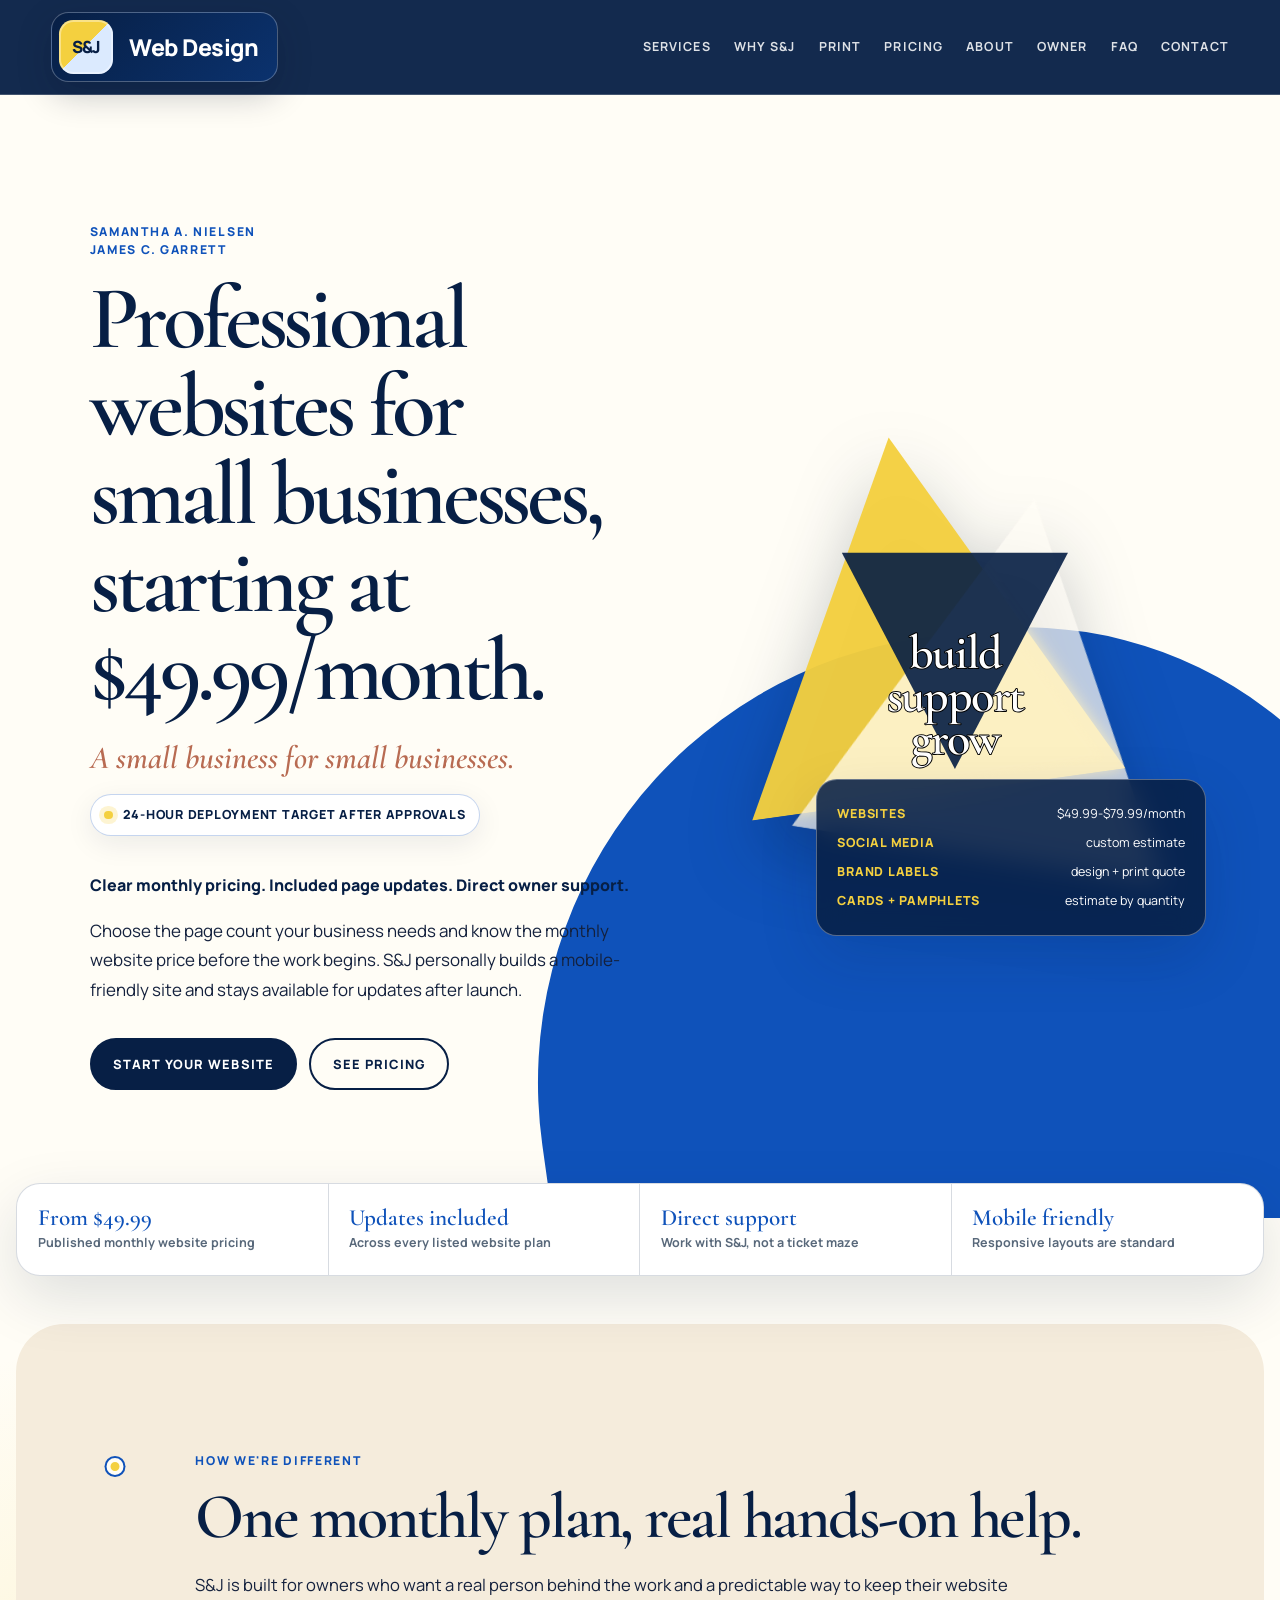
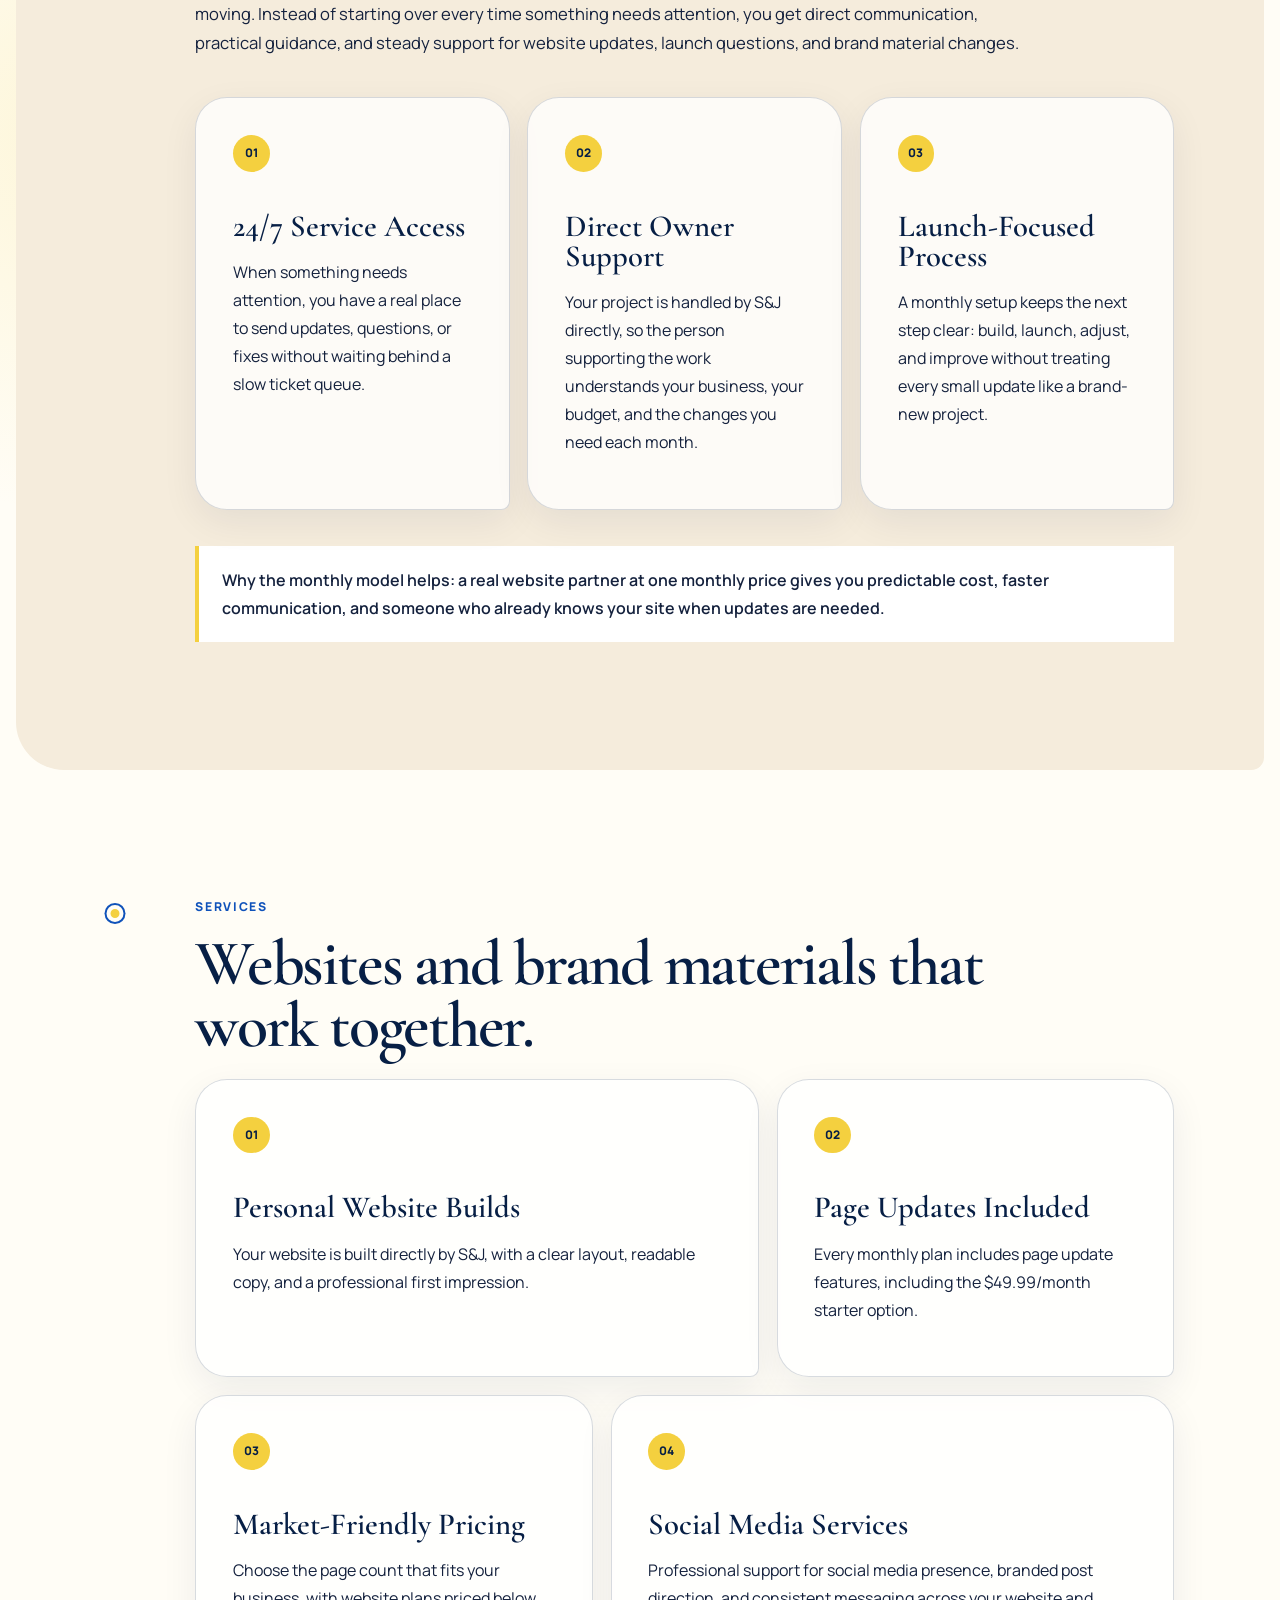
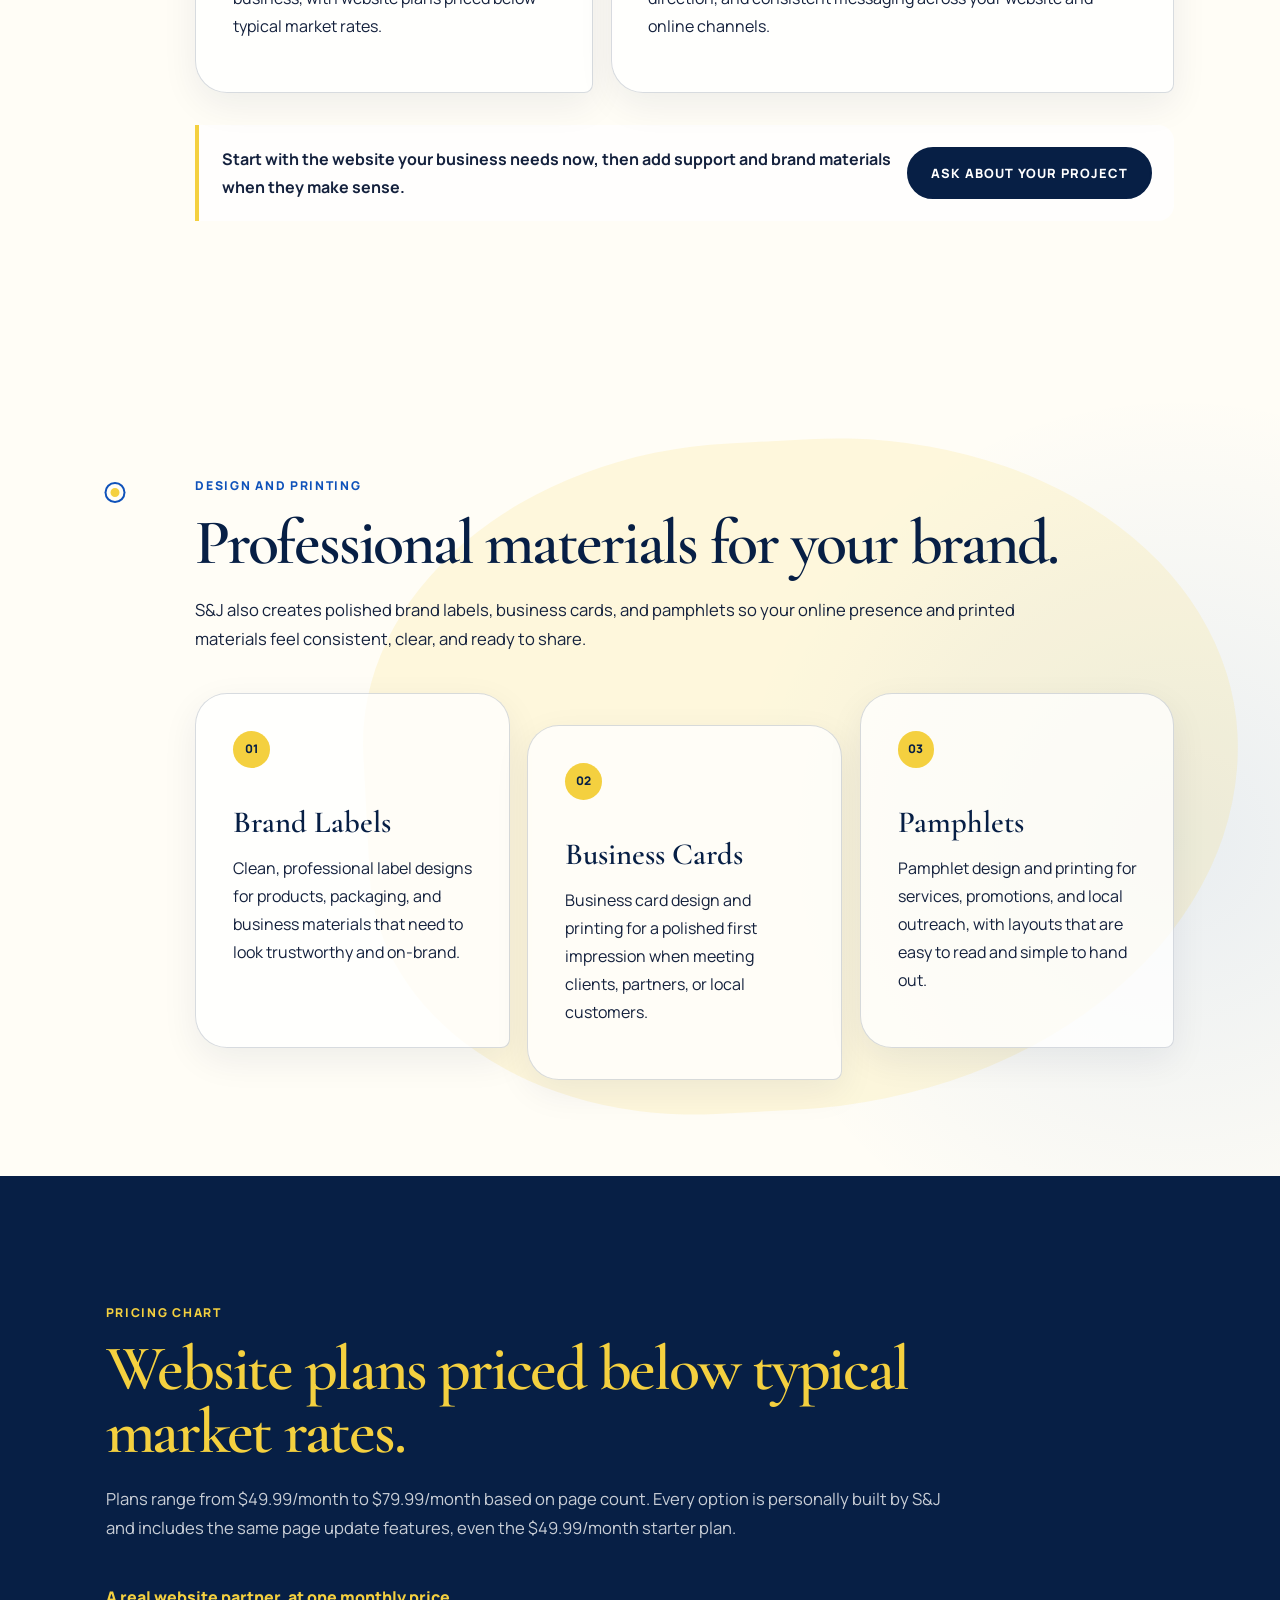
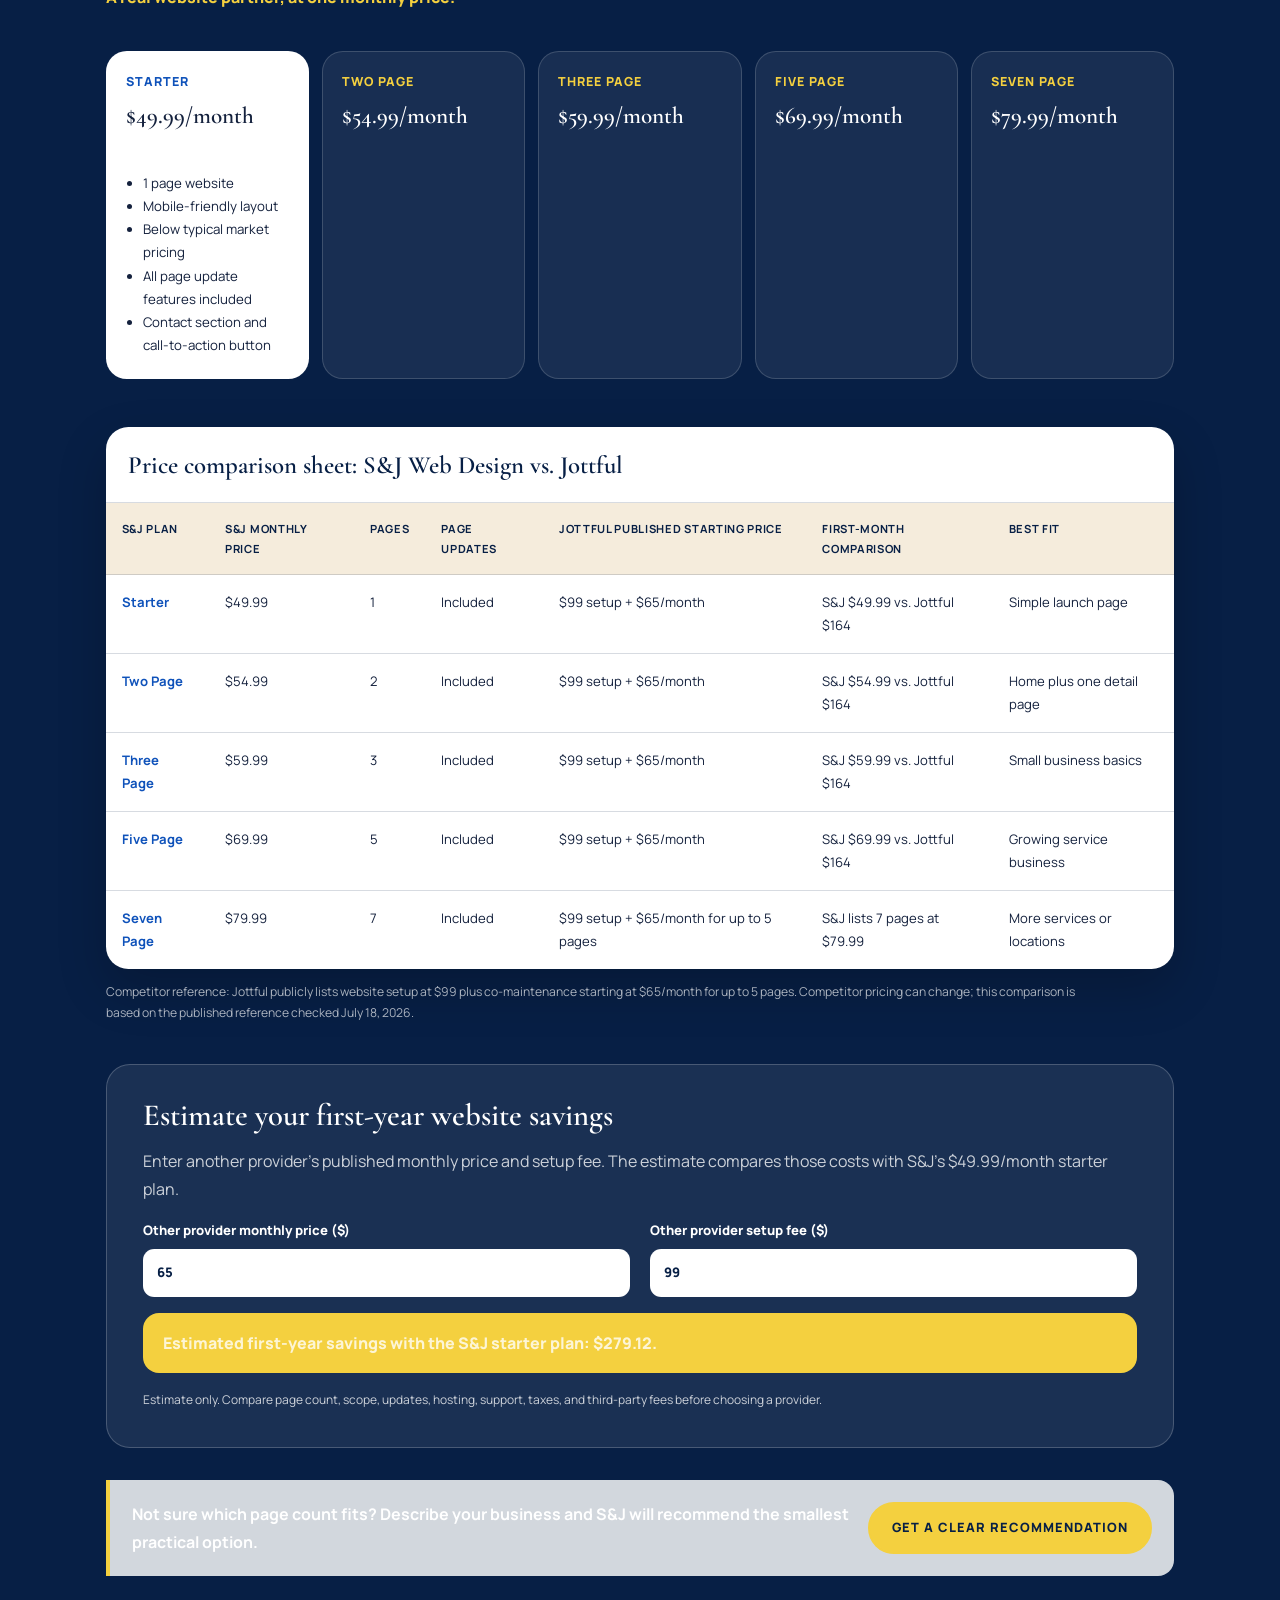
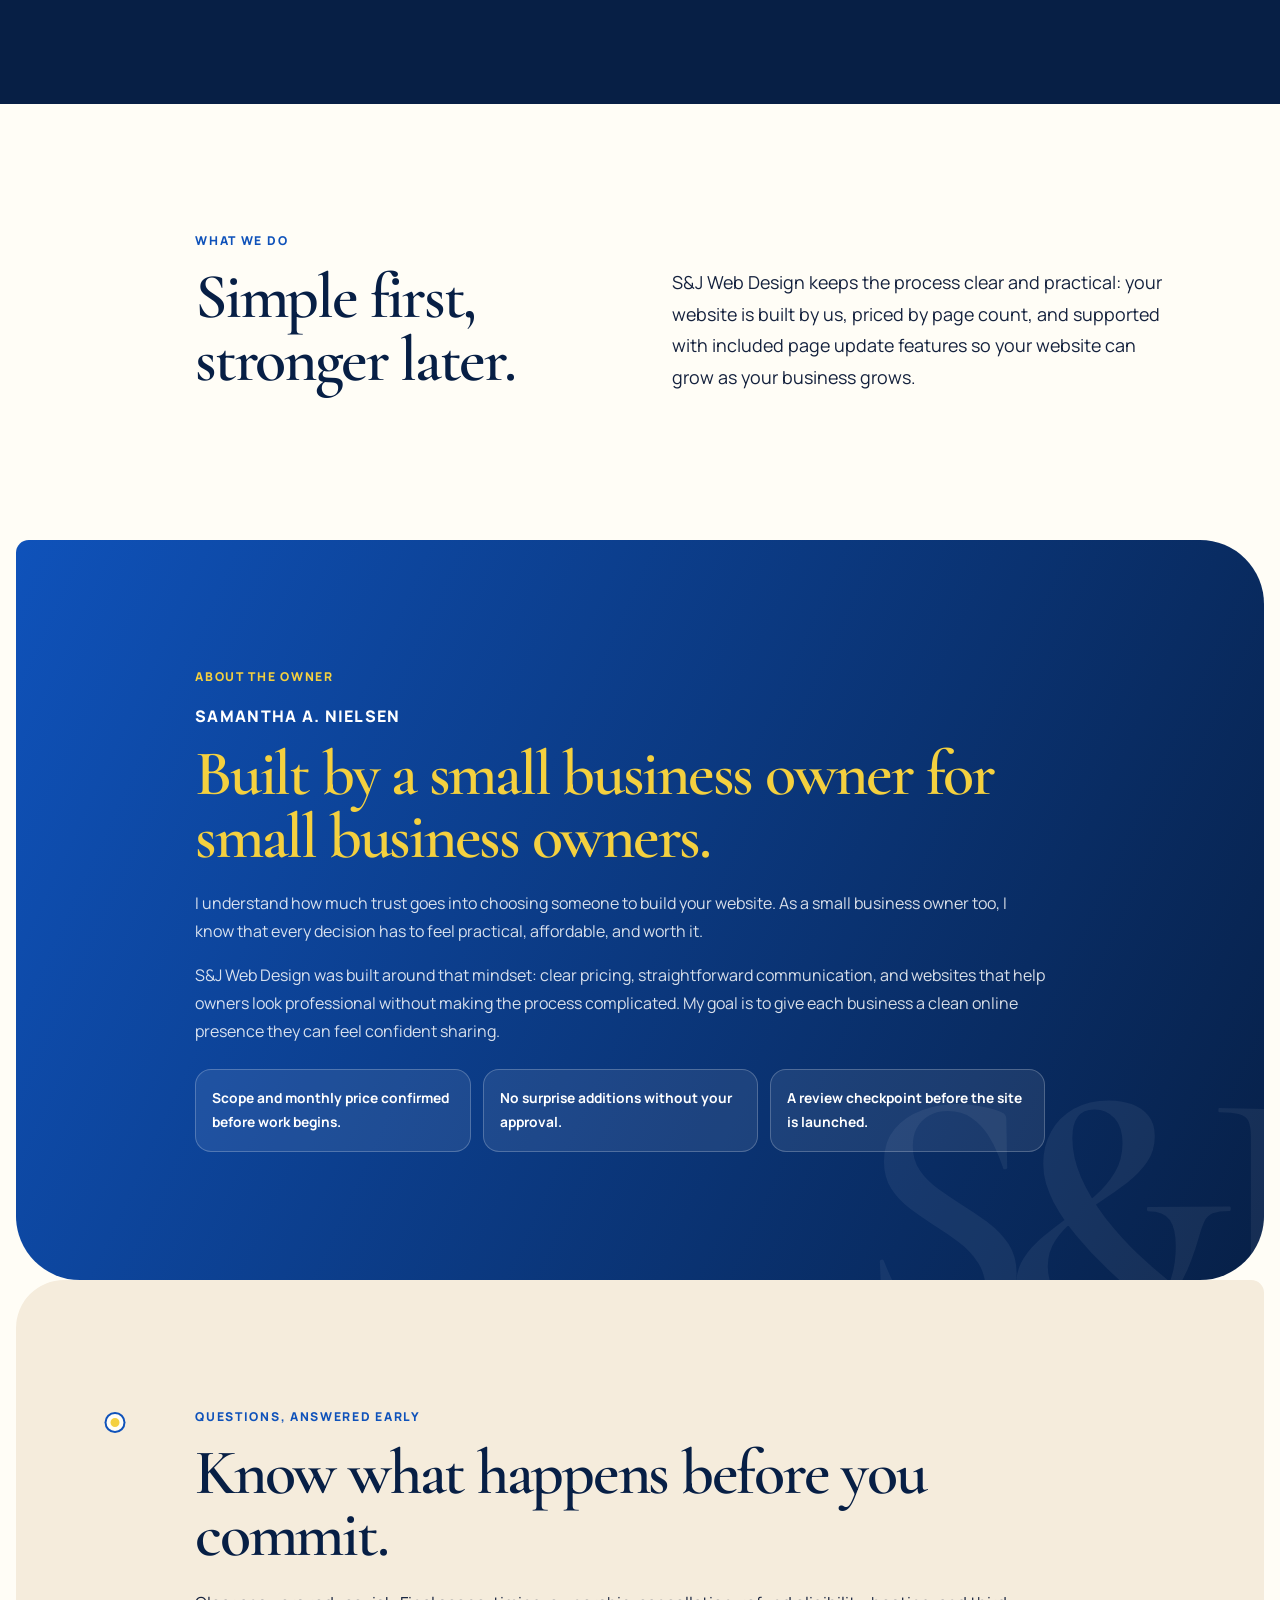
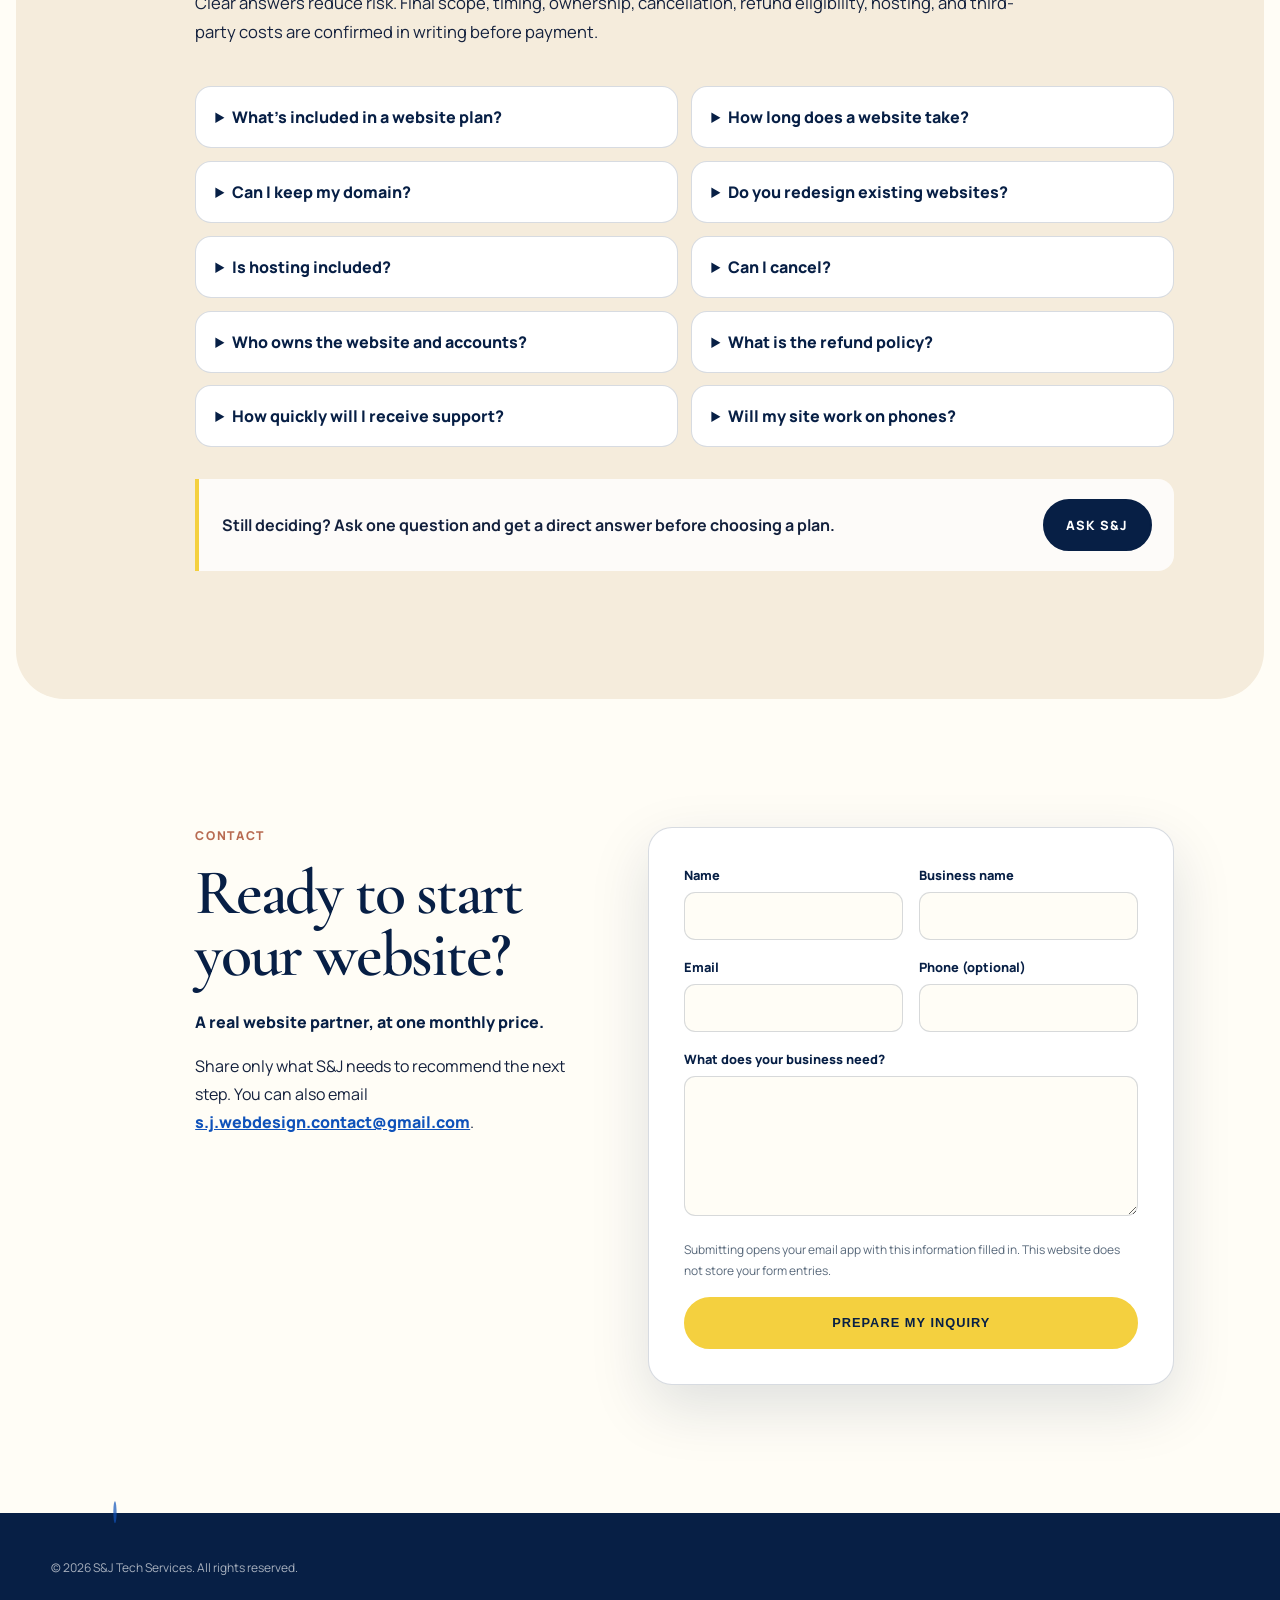
==== commit 774de723: "Add conversion psychology improvements" ====
--- a/index.html
+++ b/index.html
@@ -1 +1,349 @@
-<!doctype html> <html lang="en"> <head> <meta charset="utf-8"> <meta name="viewport" content="width=device-width, initial-scale=1"> <title>S&amp;J Web Design | Websites From $49.99/Month With Real Agent Support</title> <meta name="description" content="Professional small business websites from $49.99/month with real agent support, included page updates, social media services, and branded print materials."> <meta name="robots" content="index, follow"> <link rel="canonical" href="https://sjwebdesignca.com/"> <meta name="theme-color" content="#0f52ba"> <meta property="og:title" content="S&amp;J Web Design | Websites From $49.99/Month"> <meta property="og:description" content="Small business websites from $49.99/month with real agent support, included page updates, social media services, and branded print materials."> <meta property="og:type" content="website"> <meta property="og:url" content="https://sjwebdesignca.com/"> <meta name="twitter:card" content="summary"> <meta name="twitter:title" content="S&amp;J Web Design | Websites From $49.99/Month"> <meta name="twitter:description" content="Small business websites from $49.99/month with real agent support, included page updates, social media services, and branded print materials."> <script type="application/ld+json"> { "@context": "https://schema.org", "@type": "ProfessionalService", "name": "S&J Web Design", "url": "https://sjwebdesignca.com/", "email": "s.j.webdesign.contact@gmail.com", "description": "Professional small business websites from $49.99/month with real agent support, included page updates, social media services, and branded print materials.", "areaServed": "United States", "offers": { "@type": "Offer", "price": "49.99", "priceCurrency": "USD", "description": "Website plans starting at $49.99/month with real agent support and included page updates." } } </script> <style> @import url('https://fonts.googleapis.com/css2?family=Cormorant+Garamond:ital,wght@0,500;0,600;1,500&family=Manrope:wght@400;500;600;700&display=swap'); :root { --sapphire: #0f52ba; --sapphire-bright: #2f73d8; --navy: #071f45; --daffodil: #f4d03f; --daffodil-soft: #fff2a8; --paper: #fffdf6; --paper-deep: #f5ecdc; --clay: #b86b52; --sage: #78866b; --ink: #14213d; --muted: #58687a; --line: rgba(7, 31, 69, .16); --serif: "Cormorant Garamond", Georgia, serif; --sans: "Manrope", "Segoe UI", sans-serif; --shadow: 0 22px 60px rgba(7, 31, 69, .13); } *, *::before, *::after { box-sizing: border-box; } html { scroll-behavior: smooth; } body { margin: 0; overflow-x: hidden; color: var(--ink); background: radial-gradient(circle at 7% 18%, rgba(244, 208, 63, .16), transparent 24rem), radial-gradient(circle at 92% 42%, rgba(15, 82, 186, .09), transparent 28rem), var(--paper); font-family: var(--sans); font-size: 1rem; line-height: 1.75; } a { color: inherit; } button, summary, a { -webkit-tap-highlight-color: transparent; } :focus-visible { outline: 3px solid var(--daffodil); outline-offset: 4px; } .skip-link { position: fixed; z-index: 100; top: .5rem; left: .5rem; transform: translateY(-180%); padding: .7rem 1rem; background: var(--navy); color: white; border-radius: 999px; } .skip-link:focus { transform: none; } .site-header { position: sticky; z-index: 50; top: 0; display: flex; align-items: center; justify-content: space-between; gap: 2rem; min-height: 74px; padding: .75rem clamp(1rem, 4vw, 4rem); border-bottom: 1px solid rgba(255, 253, 246, .2); background: rgba(7, 31, 69, .95); color: white; backdrop-filter: blur(14px); } .brand { display: inline-flex; align-items: center; gap: 1rem; padding: .45rem 1.15rem .45rem .45rem; border: 1px solid rgba(255,255,255,.28); border-radius: 1.1rem; background: linear-gradient(135deg, #071f45 0%, #0b326e 100%); color: #fff; text-decoration: none; box-shadow: 0 12px 34px rgba(4,18,43,.24); transition: transform .2s ease, box-shadow .2s ease; } .brand:hover { transform: translateY(-1px); box-shadow: 0 15px 38px rgba(4,18,43,.3); } .brand-mark { display: grid; place-items: center; width: 3.35rem; aspect-ratio: 1; border-radius: .9rem; background: linear-gradient(135deg, var(--daffodil) 0 49%, #dbeafe 49% 100%); color: var(--navy); box-shadow: inset 0 0 0 2px rgba(255,255,255,.38); font-size: 1.05rem; font-weight: 800; letter-spacing: -.06em; } .brand-name { color: #fff; font-size: clamp(1rem, 2vw, 1.45rem); font-weight: 800; letter-spacing: -.02em; white-space: nowrap; } .nav { display: flex; align-items: center; gap: clamp(.8rem, 1.8vw, 1.6rem); } .nav a { color: rgba(255,255,255,.86); font-size: .78rem; font-weight: 700; text-decoration: none; text-transform: uppercase; letter-spacing: .09em; } .nav a:hover { color: var(--daffodil); } .menu-button { display: none; border: 1px solid rgba(255,255,255,.3); border-radius: 999px; background: transparent; color: white; padding: .65rem .9rem; font: 700 .75rem var(--sans); letter-spacing: .08em; text-transform: uppercase; } .hero { position: relative; isolation: isolate; min-height: calc(100svh - 74px); display: grid; grid-template-columns: minmax(0, 1.07fr) minmax(300px, .93fr); align-items: center; gap: clamp(2.5rem, 7vw, 8rem); padding: clamp(5rem, 10vw, 9rem) clamp(1.25rem, 7vw, 8rem); overflow: hidden; } .hero::before { content: ""; position: absolute; z-index: -2; inset: auto -12vw -35vh 42vw; height: 100vh; border-radius: 50% 45% 0 0; background: var(--sapphire); transform: rotate(-8deg); } .hero-copy { position: relative; z-index: 2; max-width: 760px; } .eyebrow { margin: 0 0 1rem; color: var(--sapphire); font-size: .76rem; font-weight: 800; line-height: 1.5; letter-spacing: .14em; text-transform: uppercase; } h1, h2, h3 { margin-top: 0; color: var(--navy); font-family: var(--serif); line-height: .98; } h1 { max-width: 870px; margin-bottom: 1.5rem; font-size: clamp(3.3rem, 7vw, 7.2rem); font-weight: 600; letter-spacing: -.045em; } h2 { max-width: 900px; margin-bottom: 1.3rem; font-size: clamp(2.55rem, 5vw, 5.1rem); font-weight: 600; letter-spacing: -.035em; } h3 { margin-bottom: .75rem; font-size: clamp(1.65rem, 2.4vw, 2.2rem); font-weight: 600; } .hero-tagline { margin: 0 0 .7rem; color: var(--clay); font: italic 600 clamp(1.45rem, 2.5vw, 2.2rem) var(--serif); } .delivery-badge { display: inline-flex; align-items: center; gap: .6rem; margin: .35rem 0 1.2rem; padding: .55rem .85rem; border: 1px solid rgba(15,82,186,.24); border-radius: 999px; color: var(--navy); background: white; font-size: .78rem; font-weight: 800; letter-spacing: .06em; text-transform: uppercase; box-shadow: 0 8px 28px rgba(7,31,69,.08); } .delivery-badge::before { content: ""; width: .55rem; height: .55rem; border-radius: 50%; background: var(--daffodil); box-shadow: 0 0 0 5px rgba(244,208,63,.23); } .partner-note { color: var(--navy); font-weight: 800; } .hero-copy > p:not(.eyebrow):not(.hero-tagline):not(.delivery-badge):not(.partner-note) { max-width: 660px; font-size: 1.06rem; } .button { display: inline-flex; align-items: center; justify-content: center; min-height: 52px; margin-top: 1rem; padding: .8rem 1.35rem; border: 2px solid var(--navy); border-radius: 999px; background: var(--navy); color: white; font-size: .8rem; font-weight: 800; letter-spacing: .08em; text-decoration: none; text-transform: uppercase; transition: transform .2s ease, box-shadow .2s ease, background .2s ease; } .button:hover { transform: translateY(-3px); box-shadow: 0 12px 28px rgba(7,31,69,.24); background: var(--sapphire); } .prism-stage { position: relative; z-index: 2; min-height: 560px; display: grid; place-items: center; } .prism { position: relative; width: min(32vw, 460px); min-width: 320px; aspect-ratio: 1; filter: drop-shadow(0 30px 35px rgba(4,18,43,.28)); } .triangle { position: absolute; inset: 0; clip-path: polygon(50% 4%, 96% 92%, 4% 92%); } .triangle.one { background: rgba(244,208,63,.96); transform: translate(-10%, -8%) rotate(-8deg); } .triangle.two { background: rgba(255,253,246,.72); transform: translate(12%, 7%) rotate(9deg); backdrop-filter: blur(8px); } .triangle.three { inset: 20%; background: rgba(7,31,69,.91); transform: rotate(180deg); } .prism-label { position: absolute; z-index: 4; inset: 44% 20% auto; color: #fff; text-align: center; font: 600 clamp(3rem, 3.3vw, 3rem)/.9 var(--serif); letter-spacing: -.03em; -webkit-text-stroke: 1.9px #000; paint-order: stroke fill; } .command-panel { position: absolute; z-index: 5; right: -1rem; bottom: 0; width: min(390px, 88%); padding: 1rem 1.25rem; border: 1px solid rgba(255,255,255,.32); border-radius: 1.3rem; background: rgba(7,31,69,.88); color: white; box-shadow: var(--shadow); backdrop-filter: blur(14px); } .command-panel p { display: flex; justify-content: space-between; gap: 1rem; margin: .45rem 0; font-size: .78rem; } .command-panel span { color: var(--daffodil); font-weight: 800; text-transform: uppercase; letter-spacing: .06em; } .thread-wrap { position: relative; } .thread-svg { position: absolute; z-index: 0; top: -2rem; bottom: 0; left: clamp(1rem, 4vw, 4rem); width: clamp(70px, 10vw, 150px); height: calc(100% + 2rem); pointer-events: none; overflow: visible; } .thread-path { fill: none; stroke: var(--sapphire); stroke-width: 2.5; stroke-linecap: round; stroke-dasharray: 1; stroke-dashoffset: 1; opacity: .7; } .section { position: relative; z-index: 1; width: min(1500px, calc(100% - 2rem)); margin: 0 auto; padding: clamp(5rem, 10vw, 9rem) clamp(1rem, 7vw, 8rem); } .section-inner { position: relative; margin-left: clamp(48px, 7vw, 110px); } .section-intro { max-width: 850px; margin-bottom: 2.5rem; font-size: 1.04rem; } .section-knot { position: absolute; left: calc(clamp(1rem, 4vw, 4rem) + clamp(22px, 3.7vw, 55px)); top: clamp(5.6rem, 10.5vw, 9.5rem); z-index: 3; width: 17px; height: 17px; border: 4px solid var(--paper); border-radius: 50%; background: var(--daffodil); box-shadow: 0 0 0 2px var(--sapphire); transform: translateX(-50%); } .card-grid { display: grid; grid-template-columns: repeat(12, 1fr); gap: 1.1rem; } .card { grid-column: span 4; position: relative; min-height: 260px; padding: clamp(1.4rem, 3vw, 2.3rem); border: 1px solid var(--line); border-radius: 2rem 2rem .55rem 2rem; background: rgba(255,255,255,.76); box-shadow: 0 12px 36px rgba(7,31,69,.07); transition: transform .22s ease, box-shadow .22s ease, border-color .22s ease; } .card:hover { transform: translateY(-7px) rotate(-.25deg); border-color: rgba(15,82,186,.35); box-shadow: var(--shadow); } .card-number { display: inline-grid; place-items: center; width: 2.3rem; aspect-ratio: 1; margin-bottom: 2.5rem; border-radius: 50%; background: var(--daffodil); color: var(--navy); font-size: .74rem; font-weight: 800; } .difference-section { border-radius: 3rem 3rem .8rem 3rem; background: var(--paper-deep); } .difference-note { max-width: 980px; margin: 2.3rem 0 0; padding: 1.25rem 1.4rem; border-left: 4px solid var(--daffodil); background: white; font-weight: 600; } #services .card:nth-child(1) { grid-column: span 7; } #services .card:nth-child(2) { grid-column: span 5; } #services .card:nth-child(3) { grid-column: span 5; } #services .card:nth-child(4) { grid-column: span 7; } .print-section::before { content: ""; position: absolute; z-index: -1; inset: 11% 2% 8% 28%; border-radius: 48% 52% 58% 42%; background: rgba(244,208,63,.14); transform: rotate(-3deg); } .print-section .card:nth-child(2) { transform: translateY(2rem); } .print-section .card:nth-child(2):hover { transform: translateY(calc(2rem - 7px)) rotate(.25deg); } .pricing { width: 100%; max-width: none; color: white; background: var(--navy); } .pricing .section-inner { width: min(1280px, calc(100% - 2rem)); margin-inline: auto; } .pricing h2, .pricing .eyebrow, .pricing .partner-note { color: var(--daffodil); } .pricing .section-intro { color: rgba(255,255,255,.78); } .pricing-list { display: grid; grid-template-columns: repeat(5, 1fr); gap: .8rem; margin: 2.5rem 0; } .price-tier { border: 1px solid rgba(255,255,255,.16); border-radius: 1.3rem; background: rgba(255,255,255,.07); overflow: hidden; } .price-tier[open] { background: white; color: var(--ink); } .price-tier summary { min-height: 120px; padding: 1.2rem; cursor: pointer; list-style: none; } .price-tier summary::-webkit-details-marker { display: none; } .price-tier summary span, .price-tier summary strong { display: block; } .price-tier summary span { color: var(--daffodil); font-size: .78rem; font-weight: 800; letter-spacing: .08em; text-transform: uppercase; } .price-tier[open] summary span { color: var(--sapphire); } .price-tier summary strong { margin-top: .6rem; font: 600 1.45rem var(--serif); } .price-tier ul { margin: 0; padding: 0 1.2rem 1.3rem 2.25rem; font-size: .83rem; } .comparison-wrap { overflow-x: auto; margin-top: 3rem; border-radius: 1.4rem; background: white; color: var(--ink); box-shadow: 0 20px 50px rgba(0,0,0,.2); } .comparison-table { width: 100%; min-width: 980px; border-collapse: collapse; font-size: .82rem; } .comparison-table caption { padding: 1.4rem; color: var(--navy); font: 600 1.55rem var(--serif); text-align: left; } .comparison-table th, .comparison-table td { padding: 1rem; border-top: 1px solid var(--line); text-align: left; vertical-align: top; } .comparison-table thead th { background: var(--paper-deep); color: var(--navy); font-size: .7rem; letter-spacing: .06em; text-transform: uppercase; } .comparison-table tbody th { color: var(--sapphire); } .comparison-note { max-width: 1000px; color: rgba(255,255,255,.66); font-size: .76rem; } .split { display: grid; grid-template-columns: 1fr 1fr; gap: 4rem; align-items: end; } .split > p { max-width: 650px; margin-bottom: 1.2rem; font-size: 1.12rem; } .owner-section { width: min(1380px, calc(100% - 2rem)); border-radius: .8rem 4rem 4rem 4rem; background: linear-gradient(115deg, rgba(15,82,186,.98), rgba(7,31,69,.98)), var(--sapphire); color: white; overflow: hidden; } .owner-section::after { content: "S&J"; position: absolute; right: -1rem; bottom: -4rem; color: rgba(255,255,255,.06); font: 600 clamp(10rem, 28vw, 26rem)/.7 var(--serif); letter-spacing: -.12em; } .owner-copy { position: relative; z-index: 2; max-width: 850px; margin-left: clamp(48px, 7vw, 110px); } .owner-section h2, .owner-section .eyebrow { color: var(--daffodil); } .owner-name { margin: 0 0 .8rem; font-weight: 800; letter-spacing: .08em; text-transform: uppercase; } .owner-copy p:not(.eyebrow):not(.owner-name) { color: rgba(255,255,255,.84); } .contact { text-align: center; } .contact h2, .contact .section-intro { margin-inline: auto; } .contact .eyebrow { color: var(--clay); } .contact a:not(.button) { color: var(--sapphire); font-weight: 800; } .button-light { background: var(--daffodil); color: var(--navy); border-color: var(--daffodil); } .button-light:hover { background: white; color: var(--navy); } .site-footer { display: flex; justify-content: space-between; gap: 2rem; padding: 2rem clamp(1rem, 4vw, 4rem); background: var(--navy); color: rgba(255,255,255,.65); font-size: .75rem; } .reveal { opacity: 0; transform: translateY(24px); transition: opacity .65s ease, transform .65s ease; } .reveal.visible { opacity: 1; transform: none; } @media (max-width: 1100px) { .nav { display: none; position: absolute; top: calc(100% + .35rem); right: 1rem; left: 1rem; padding: 1rem; border-radius: 1.2rem; background: var(--navy); box-shadow: var(--shadow); } .nav.open { display: grid; grid-template-columns: repeat(2, 1fr); } .nav a { padding: .75rem; border-radius: .7rem; background: rgba(255,255,255,.06); } .menu-button { display: block; } .hero { grid-template-columns: 1fr; padding-top: 4rem; } .prism-stage { min-height: 500px; } .prism { width: min(66vw, 460px); } .pricing-list { grid-template-columns: repeat(2, 1fr); } .price-tier:last-child { grid-column: 1 / -1; } } @media (max-width: 760px) { body { font-size: .96rem; } .site-header { min-height: 66px; padding-inline: 1rem; } .brand { gap: .65rem; padding: .3rem .75rem .3rem .3rem; border-radius: .8rem; } .brand-mark { width: 2.7rem; border-radius: .72rem; font-size: .9rem; } .brand-name { font-size: .95rem; } .hero { min-height: auto; padding: 4rem 1.2rem 5rem; } .hero::before { inset: auto -60vw -20vh 12vw; height: 75vh; } h1 { font-size: clamp(3rem, 16vw, 5rem); } h2 { font-size: clamp(2.55rem, 13vw, 4rem); } .prism-stage { min-height: 420px; } .prism { min-width: 265px; width: 78vw; } .command-panel { right: 0; bottom: -1rem; } .command-panel p { display: grid; gap: 0; } .section { width: 100%; padding: 5rem 1.15rem; } .section-inner, .owner-copy { margin-left: 2.4rem; } .thread-svg { left: .45rem; width: 32px; } .section-knot { left: calc(.45rem + 16px); } .card-grid { display: grid; grid-template-columns: 1fr; } .card, #services .card:nth-child(n) { grid-column: auto; min-height: 0; } .print-section .card:nth-child(2), .print-section .card:nth-child(2):hover { transform: none; } .pricing .section-inner { width: 100%; margin: 0; } .pricing-list { grid-template-columns: 1fr; } .price-tier:last-child { grid-column: auto; } .price-tier summary { min-height: 0; } .split { grid-template-columns: 1fr; gap: 1rem; } .owner-section { width: calc(100% - 1rem); border-radius: .7rem 2.5rem 2.5rem 2.5rem; } .site-footer { display: grid; text-align: center; } } @media (prefers-reduced-motion: reduce) { html { scroll-behavior: auto; } *, *::before, *::after { scroll-behavior: auto !important; animation: none !important; transition-duration: .01ms !important; } .reveal { opacity: 1; transform: none; } .thread-path { stroke-dashoffset: 0 !important; } } </style> </head> <body> <a class="skip-link" href="#top">Skip to content</a> <header class="site-header"> <a class="brand" href="#top" aria-label="S and J Web Design home"> <span class="brand-mark" aria-hidden="true">S&amp;J</span> <span class="brand-name">Web Design</span> </a> <button class="menu-button" type="button" aria-expanded="false" aria-controls="main-nav">Menu</button> <nav class="nav" id="main-nav" aria-label="Main navigation"> <a href="#services">Services</a> <a href="#difference">Why S&amp;J</a> <a href="#print">Print</a> <a href="#pricing">Pricing</a> <a href="#about">About</a> <a href="#owner">Owner</a> <a href="#contact">Contact</a> </nav> </header> <main id="top"> <section class="hero"> <div class="hero-copy reveal"> <p class="eyebrow">Samantha A. Nielsen<br>James C. Garrett</p> <h1>Modern websites and brand materials for small businesses.</h1> <p class="hero-tagline">A small business for small businesses.</p> <p class="delivery-badge">Deployable in 24 hours</p> <p class="partner-note">A real website partner, at one monthly price.</p> <p>S&amp;J Web Design personally builds clean, mobile-friendly websites, social media support, and polished print materials for small businesses that need a consistent, professional presence.</p> <a class="button" href="#contact">Request a quote</a> </div> <div class="prism-stage reveal" aria-label="S and J services represented by an abstract three-part triangle"> <div class="prism" aria-hidden="true"> <span class="triangle one"></span> <span class="triangle two"></span> <span class="triangle three"></span> <span class="prism-label">build<br>support<br>grow</span> </div> <div class="command-panel" aria-label="Offers and estimated pricing"> <p><span>websites</span> $49.99-$79.99/month</p> <p><span>social media</span> custom estimate</p> <p><span>brand labels</span> design + print quote</p> <p><span>cards + pamphlets</span> estimate by quantity</p> </div> </div> </section> <div class="thread-wrap"> <svg class="thread-svg" viewBox="0 0 100 1000" preserveAspectRatio="none" aria-hidden="true"> <path class="thread-path" pathLength="1" d="M50 0 C5 80, 95 135, 50 220 S5 360, 50 455 S95 600, 50 690 S5 850, 50 1000" /> </svg> <section class="section difference-section" id="difference"> <span class="section-knot" aria-hidden="true"></span> <div class="section-inner"> <p class="eyebrow">How we're different</p> <h2>One monthly plan, real hands-on help.</h2> <p class="section-intro">S&amp;J is built for owners who want a real person behind the work and a predictable way to keep their website moving. Instead of starting over every time something needs attention, you get direct communication, practical guidance, and steady support for website updates, launch questions, and brand material changes.</p> <div class="card-grid"> <article class="card reveal"><span class="card-number">01</span><h3>24/7 Service Access</h3><p>When something needs attention, you have a real place to send updates, questions, or fixes without waiting behind a slow ticket queue.</p></article> <article class="card reveal"><span class="card-number">02</span><h3>Direct Owner Support</h3><p>Your project is handled by S&amp;J directly, so the person supporting the work understands your business, your budget, and the changes you need each month.</p></article> <article class="card reveal"><span class="card-number">03</span><h3>Launch-Focused Process</h3><p>A monthly setup keeps the next step clear: build, launch, adjust, and improve without treating every small update like a brand-new project.</p></article> </div> <p class="difference-note">Why the monthly model helps: a real website partner at one monthly price gives you predictable cost, faster communication, and someone who already knows your site when updates are needed.</p> </div> </section> <section class="section" id="services"> <span class="section-knot" aria-hidden="true"></span> <div class="section-inner"> <p class="eyebrow">Services</p> <h2>Websites and brand materials that work together.</h2> <div class="card-grid"> <article class="card reveal"><span class="card-number">01</span><h3>Personal Website Builds</h3><p>Your website is built directly by S&amp;J, with a clear layout, readable copy, and a professional first impression.</p></article> <article class="card reveal"><span class="card-number">02</span><h3>Page Updates Included</h3><p>Every monthly plan includes page update features, including the $49.99/month starter option.</p></article> <article class="card reveal"><span class="card-number">03</span><h3>Market-Friendly Pricing</h3><p>Choose the page count that fits your business, with website plans priced below typical market rates.</p></article> <article class="card reveal"><span class="card-number">04</span><h3>Social Media Services</h3><p>Professional support for social media presence, branded post direction, and consistent messaging across your website and online channels.</p></article> </div> </div> </section> <section class="section print-section" id="print"> <span class="section-knot" aria-hidden="true"></span> <div class="section-inner"> <p class="eyebrow">Design and printing</p> <h2>Professional materials for your brand.</h2> <p class="section-intro">S&amp;J also creates polished brand labels, business cards, and pamphlets so your online presence and printed materials feel consistent, clear, and ready to share.</p> <div class="card-grid"> <article class="card reveal"><span class="card-number">01</span><h3>Brand Labels</h3><p>Clean, professional label designs for products, packaging, and business materials that need to look trustworthy and on-brand.</p></article> <article class="card reveal"><span class="card-number">02</span><h3>Business Cards</h3><p>Business card design and printing for a polished first impression when meeting clients, partners, or local customers.</p></article> <article class="card reveal"><span class="card-number">03</span><h3>Pamphlets</h3><p>Pamphlet design and printing for services, promotions, and local outreach, with layouts that are easy to read and simple to hand out.</p></article> </div> </div> </section> <section class="section pricing" id="pricing"> <div class="section-inner"> <p class="eyebrow">Pricing chart</p> <h2>Website plans priced below typical market rates.</h2> <p class="section-intro">Plans range from $49.99/month to $79.99/month based on page count. Every option is personally built by S&amp;J and includes the same page update features, even the $49.99/month starter plan.</p> <p class="partner-note">A real website partner, at one monthly price.</p> <div class="pricing-list" aria-label="Monthly website pricing options"> <details class="price-tier" open><summary><span>Starter</span><strong>$49.99/month</strong></summary><ul><li>1 page website</li><li>Mobile-friendly layout</li><li>Below typical market pricing</li><li>All page update features included</li><li>Contact section and call-to-action button</li></ul></details> <details class="price-tier"><summary><span>Two Page</span><strong>$54.99/month</strong></summary><ul><li>2 page website</li><li>Home page plus one service, about, or contact page</li><li>Below typical market pricing</li><li>All page update features included</li><li>Clear navigation between pages</li></ul></details> <details class="price-tier"><summary><span>Three Page</span><strong>$59.99/month</strong></summary><ul><li>3 page website</li><li>Good fit for home, services, and contact pages</li><li>Below typical market pricing</li><li>All page update features included</li><li>Simple service or feature sections</li></ul></details> <details class="price-tier"><summary><span>Five Page</span><strong>$69.99/month</strong></summary><ul><li>5 page website</li><li>Room for home, services, about, gallery, and contact pages</li><li>Below typical market pricing</li><li>All page update features included</li><li>Stronger structure for growing businesses</li></ul></details> <details class="price-tier"><summary><span>Seven Page</span><strong>$79.99/month</strong></summary><ul><li>7 page website</li><li>Best for businesses with several services or locations</li><li>Below typical market pricing</li><li>All page update features included</li><li>Highest monthly plan: $79.99/month</li></ul></details> </div> <div class="comparison-wrap" aria-label="Price comparison sheet" tabindex="0"> <table class="comparison-table"> <caption>Price comparison sheet: S&amp;J Web Design vs. Jottful</caption> <thead><tr><th scope="col">S&amp;J plan</th><th scope="col">S&amp;J monthly price</th><th scope="col">Pages</th><th scope="col">Page updates</th><th scope="col">Jottful published starting price</th><th scope="col">First-month comparison</th><th scope="col">Best fit</th></tr></thead> <tbody> <tr><th scope="row">Starter</th><td>$49.99</td><td>1</td><td>Included</td><td>$99 setup + $65/month</td><td>S&amp;J $49.99 vs. Jottful $164</td><td>Simple launch page</td></tr> <tr><th scope="row">Two Page</th><td>$54.99</td><td>2</td><td>Included</td><td>$99 setup + $65/month</td><td>S&amp;J $54.99 vs. Jottful $164</td><td>Home plus one detail page</td></tr> <tr><th scope="row">Three Page</th><td>$59.99</td><td>3</td><td>Included</td><td>$99 setup + $65/month</td><td>S&amp;J $59.99 vs. Jottful $164</td><td>Small business basics</td></tr> <tr><th scope="row">Five Page</th><td>$69.99</td><td>5</td><td>Included</td><td>$99 setup + $65/month</td><td>S&amp;J $69.99 vs. Jottful $164</td><td>Growing service business</td></tr> <tr><th scope="row">Seven Page</th><td>$79.99</td><td>7</td><td>Included</td><td>$99 setup + $65/month for up to 5 pages</td><td>S&amp;J lists 7 pages at $79.99</td><td>More services or locations</td></tr> </tbody> </table> </div> <p class="comparison-note">Competitor reference: Jottful publicly lists website setup at $99 plus co-maintenance starting at $65/month for up to 5 pages. Competitor pricing can change; this comparison is based on the published reference checked July 18, 2026.</p> </div> </section> <section class="section split" id="about"> <div class="section-inner"><p class="eyebrow">What we do</p><h2>Simple first, stronger later.</h2></div> <p>S&amp;J Web Design keeps the process clear and practical: your website is built by us, priced by page count, and supported with included page update features so your website can grow as your business grows.</p> </section> <section class="section owner-section" id="owner"> <div class="owner-copy"> <p class="eyebrow">About the owner</p> <p class="owner-name">Samantha A. Nielsen</p> <h2>Built by a small business owner for small business owners.</h2> <p>I understand how much trust goes into choosing someone to build your website. As a small business owner too, I know that every decision has to feel practical, affordable, and worth it.</p> <p>S&amp;J Web Design was built around that mindset: clear pricing, straightforward communication, and websites that help owners look professional without making the process complicated. My goal is to give each business a clean online presence they can feel confident sharing.</p> </div> </section> <section class="section contact" id="contact"> <div class="section-inner"> <p class="eyebrow">Contact</p> <h2>Ready to start your website?</h2> <p class="partner-note">A real website partner, at one monthly price.</p> <p>Request a quote for a personally built S&amp;J website starting at $49.99/month by emailing <a href="mailto:s.j.webdesign.contact@gmail.com">s.j.webdesign.contact@gmail.com</a>.</p> <a class="button button-light" href="mailto:s.j.webdesign.contact@gmail.com">Email S&amp;J</a> </div> </section> </div> </main> <footer class="site-footer"><p>&copy; 2026 S&amp;J Tech Services. All rights reserved.</p></footer> <script> const menuButton = document.querySelector('.menu-button'); const nav = document.querySelector('.nav'); menuButton.addEventListener('click', () => { const open = menuButton.getAttribute('aria-expanded') === 'true'; menuButton.setAttribute('aria-expanded', String(!open)); menuButton.textContent = open ? 'Menu' : 'Close'; nav.classList.toggle('open', !open); }); nav.addEventListener('click', event => { if (event.target.matches('a')) { nav.classList.remove('open'); menuButton.setAttribute('aria-expanded', 'false'); menuButton.textContent = 'Menu'; } }); const reducedMotion = window.matchMedia('(prefers-reduced-motion: reduce)').matches; const reveals = document.querySelectorAll('.reveal'); if (reducedMotion || !('IntersectionObserver' in window)) { reveals.forEach(element => element.classList.add('visible')); } else { const observer = new IntersectionObserver(entries => { entries.forEach(entry => { if (entry.isIntersecting) { entry.target.classList.add('visible'); observer.unobserve(entry.target); } }); }, { threshold: .12 }); reveals.forEach(element => observer.observe(element)); } const thread = document.querySelector('.thread-path'); const updateThread = () => { const scrollable = document.documentElement.scrollHeight - window.innerHeight; const progress = scrollable > 0 ? Math.min(1, Math.max(0, window.scrollY / scrollable)) : 1; thread.style.strokeDashoffset = String(1 - progress); }; if (!reducedMotion) { updateThread(); window.addEventListener('scroll', updateThread, { passive: true }); window.addEventListener('resize', updateThread); } </script> </body> </html>
+<!doctype html>
+<html lang="en">
+<head>
+<meta charset="utf-8">
+<meta name="viewport" content="width=device-width, initial-scale=1">
+<title>S&amp;J Web Design | Websites From $49.99/Month With Real Agent Support</title>
+<meta name="description" content="Professional small business websites from $49.99/month with real agent support, included page updates, social media services, and branded print materials.">
+<meta name="robots" content="index, follow">
+<link rel="canonical" href="https://sjwebdesignca.com/">
+<meta name="theme-color" content="#0f52ba">
+<meta property="og:title" content="S&amp;J Web Design | Websites From $49.99/Month">
+<meta property="og:description" content="Small business websites from $49.99/month with real agent support, included page updates, social media services, and branded print materials.">
+<meta property="og:type" content="website">
+<meta property="og:url" content="https://sjwebdesignca.com/">
+<meta name="twitter:card" content="summary">
+<meta name="twitter:title" content="S&amp;J Web Design | Websites From $49.99/Month">
+<meta name="twitter:description" content="Small business websites from $49.99/month with real agent support, included page updates, social media services, and branded print materials.">
+<script type="application/ld+json"> { "@context": "https://schema.org", "@type": "ProfessionalService", "name": "S&J Web Design", "url": "https://sjwebdesignca.com/", "email": "s.j.webdesign.contact@gmail.com", "description": "Professional small business websites from $49.99/month with real agent support, included page updates, social media services, and branded print materials.", "areaServed": "United States", "offers": { "@type": "Offer", "price": "49.99", "priceCurrency": "USD", "description": "Website plans starting at $49.99/month with real agent support and included page updates." } } </script>
+<style> @import url('https://fonts.googleapis.com/css2?family=Cormorant+Garamond:ital,wght@0,500;0,600;1,500&family=Manrope:wght@400;500;600;700&display=swap'); :root { --sapphire: #0f52ba; --sapphire-bright: #2f73d8; --navy: #071f45; --daffodil: #f4d03f; --daffodil-soft: #fff2a8; --paper: #fffdf6; --paper-deep: #f5ecdc; --clay: #b86b52; --sage: #78866b; --ink: #14213d; --muted: #58687a; --line: rgba(7, 31, 69, .16); --serif: "Cormorant Garamond", Georgia, serif; --sans: "Manrope", "Segoe UI", sans-serif; --shadow: 0 22px 60px rgba(7, 31, 69, .13); } *, *::before, *::after { box-sizing: border-box; } html { scroll-behavior: smooth; } body { margin: 0; overflow-x: hidden; color: var(--ink); background: radial-gradient(circle at 7% 18%, rgba(244, 208, 63, .16), transparent 24rem), radial-gradient(circle at 92% 42%, rgba(15, 82, 186, .09), transparent 28rem), var(--paper); font-family: var(--sans); font-size: 1rem; line-height: 1.75; } a { color: inherit; } button, summary, a { -webkit-tap-highlight-color: transparent; } :focus-visible { outline: 3px solid var(--daffodil); outline-offset: 4px; } .skip-link { position: fixed; z-index: 100; top: .5rem; left: .5rem; transform: translateY(-180%); padding: .7rem 1rem; background: var(--navy); color: white; border-radius: 999px; } .skip-link:focus { transform: none; } .site-header { position: sticky; z-index: 50; top: 0; display: flex; align-items: center; justify-content: space-between; gap: 2rem; min-height: 74px; padding: .75rem clamp(1rem, 4vw, 4rem); border-bottom: 1px solid rgba(255, 253, 246, .2); background: rgba(7, 31, 69, .95); color: white; backdrop-filter: blur(14px); } .brand { display: inline-flex; align-items: center; gap: 1rem; padding: .45rem 1.15rem .45rem .45rem; border: 1px solid rgba(255,255,255,.28); border-radius: 1.1rem; background: linear-gradient(135deg, #071f45 0%, #0b326e 100%); color: #fff; text-decoration: none; box-shadow: 0 12px 34px rgba(4,18,43,.24); transition: transform .2s ease, box-shadow .2s ease; } .brand:hover { transform: translateY(-1px); box-shadow: 0 15px 38px rgba(4,18,43,.3); } .brand-mark { display: grid; place-items: center; width: 3.35rem; aspect-ratio: 1; border-radius: .9rem; background: linear-gradient(135deg, var(--daffodil) 0 49%, #dbeafe 49% 100%); color: var(--navy); box-shadow: inset 0 0 0 2px rgba(255,255,255,.38); font-size: 1.05rem; font-weight: 800; letter-spacing: -.06em; } .brand-name { color: #fff; font-size: clamp(1rem, 2vw, 1.45rem); font-weight: 800; letter-spacing: -.02em; white-space: nowrap; } .nav { display: flex; align-items: center; gap: clamp(.8rem, 1.8vw, 1.6rem); } .nav a { color: rgba(255,255,255,.86); font-size: .78rem; font-weight: 700; text-decoration: none; text-transform: uppercase; letter-spacing: .09em; } .nav a:hover { color: var(--daffodil); } .menu-button { display: none; border: 1px solid rgba(255,255,255,.3); border-radius: 999px; background: transparent; color: white; padding: .65rem .9rem; font: 700 .75rem var(--sans); letter-spacing: .08em; text-transform: uppercase; } .hero { position: relative; isolation: isolate; min-height: calc(100svh - 74px); display: grid; grid-template-columns: minmax(0, 1.07fr) minmax(300px, .93fr); align-items: center; gap: clamp(2.5rem, 7vw, 8rem); padding: clamp(5rem, 10vw, 9rem) clamp(1.25rem, 7vw, 8rem); overflow: hidden; } .hero::before { content: ""; position: absolute; z-index: -2; inset: auto -12vw -35vh 42vw; height: 100vh; border-radius: 50% 45% 0 0; background: var(--sapphire); transform: rotate(-8deg); } .hero-copy { position: relative; z-index: 2; max-width: 760px; } .eyebrow { margin: 0 0 1rem; color: var(--sapphire); font-size: .76rem; font-weight: 800; line-height: 1.5; letter-spacing: .14em; text-transform: uppercase; } h1, h2, h3 { margin-top: 0; color: var(--navy); font-family: var(--serif); line-height: .98; } h1 { max-width: 870px; margin-bottom: 1.5rem; font-size: clamp(3.3rem, 7vw, 7.2rem); font-weight: 600; letter-spacing: -.045em; } h2 { max-width: 900px; margin-bottom: 1.3rem; font-size: clamp(2.55rem, 5vw, 5.1rem); font-weight: 600; letter-spacing: -.035em; } h3 { margin-bottom: .75rem; font-size: clamp(1.65rem, 2.4vw, 2.2rem); font-weight: 600; } .hero-tagline { margin: 0 0 .7rem; color: var(--clay); font: italic 600 clamp(1.45rem, 2.5vw, 2.2rem) var(--serif); } .delivery-badge { display: inline-flex; align-items: center; gap: .6rem; margin: .35rem 0 1.2rem; padding: .55rem .85rem; border: 1px solid rgba(15,82,186,.24); border-radius: 999px; color: var(--navy); background: white; font-size: .78rem; font-weight: 800; letter-spacing: .06em; text-transform: uppercase; box-shadow: 0 8px 28px rgba(7,31,69,.08); } .delivery-badge::before { content: ""; width: .55rem; height: .55rem; border-radius: 50%; background: var(--daffodil); box-shadow: 0 0 0 5px rgba(244,208,63,.23); } .partner-note { color: var(--navy); font-weight: 800; } .hero-copy > p:not(.eyebrow):not(.hero-tagline):not(.delivery-badge):not(.partner-note) { max-width: 660px; font-size: 1.06rem; } .button { display: inline-flex; align-items: center; justify-content: center; min-height: 52px; margin-top: 1rem; padding: .8rem 1.35rem; border: 2px solid var(--navy); border-radius: 999px; background: var(--navy); color: white; font-size: .8rem; font-weight: 800; letter-spacing: .08em; text-decoration: none; text-transform: uppercase; transition: transform .2s ease, box-shadow .2s ease, background .2s ease; } .button:hover { transform: translateY(-3px); box-shadow: 0 12px 28px rgba(7,31,69,.24); background: var(--sapphire); } .prism-stage { position: relative; z-index: 2; min-height: 560px; display: grid; place-items: center; } .prism { position: relative; width: min(32vw, 460px); min-width: 320px; aspect-ratio: 1; filter: drop-shadow(0 30px 35px rgba(4,18,43,.28)); } .triangle { position: absolute; inset: 0; clip-path: polygon(50% 4%, 96% 92%, 4% 92%); } .triangle.one { background: rgba(244,208,63,.96); transform: translate(-10%, -8%) rotate(-8deg); } .triangle.two { background: rgba(255,253,246,.72); transform: translate(12%, 7%) rotate(9deg); backdrop-filter: blur(8px); } .triangle.three { inset: 20%; background: rgba(7,31,69,.91); transform: rotate(180deg); } .prism-label { position: absolute; z-index: 4; inset: 44% 20% auto; color: #fff; text-align: center; font: 600 clamp(3rem, 3.3vw, 3rem)/.9 var(--serif); letter-spacing: -.03em; -webkit-text-stroke: 1.9px #000; paint-order: stroke fill; } .command-panel { position: absolute; z-index: 5; right: -1rem; bottom: 0; width: min(390px, 88%); padding: 1rem 1.25rem; border: 1px solid rgba(255,255,255,.32); border-radius: 1.3rem; background: rgba(7,31,69,.88); color: white; box-shadow: var(--shadow); backdrop-filter: blur(14px); } .command-panel p { display: flex; justify-content: space-between; gap: 1rem; margin: .45rem 0; font-size: .78rem; } .command-panel span { color: var(--daffodil); font-weight: 800; text-transform: uppercase; letter-spacing: .06em; } .thread-wrap { position: relative; } .thread-svg { position: absolute; z-index: 0; top: -2rem; bottom: 0; left: clamp(1rem, 4vw, 4rem); width: clamp(70px, 10vw, 150px); height: calc(100% + 2rem); pointer-events: none; overflow: visible; } .thread-path { fill: none; stroke: var(--sapphire); stroke-width: 2.5; stroke-linecap: round; stroke-dasharray: 1; stroke-dashoffset: 1; opacity: .7; } .section { position: relative; z-index: 1; width: min(1500px, calc(100% - 2rem)); margin: 0 auto; padding: clamp(5rem, 10vw, 9rem) clamp(1rem, 7vw, 8rem); } .section-inner { position: relative; margin-left: clamp(48px, 7vw, 110px); } .section-intro { max-width: 850px; margin-bottom: 2.5rem; font-size: 1.04rem; } .section-knot { position: absolute; left: calc(clamp(1rem, 4vw, 4rem) + clamp(22px, 3.7vw, 55px)); top: clamp(5.6rem, 10.5vw, 9.5rem); z-index: 3; width: 17px; height: 17px; border: 4px solid var(--paper); border-radius: 50%; background: var(--daffodil); box-shadow: 0 0 0 2px var(--sapphire); transform: translateX(-50%); } .card-grid { display: grid; grid-template-columns: repeat(12, 1fr); gap: 1.1rem; } .card { grid-column: span 4; position: relative; min-height: 260px; padding: clamp(1.4rem, 3vw, 2.3rem); border: 1px solid var(--line); border-radius: 2rem 2rem .55rem 2rem; background: rgba(255,255,255,.76); box-shadow: 0 12px 36px rgba(7,31,69,.07); transition: transform .22s ease, box-shadow .22s ease, border-color .22s ease; } .card:hover { transform: translateY(-7px) rotate(-.25deg); border-color: rgba(15,82,186,.35); box-shadow: var(--shadow); } .card-number { display: inline-grid; place-items: center; width: 2.3rem; aspect-ratio: 1; margin-bottom: 2.5rem; border-radius: 50%; background: var(--daffodil); color: var(--navy); font-size: .74rem; font-weight: 800; } .difference-section { border-radius: 3rem 3rem .8rem 3rem; background: var(--paper-deep); } .difference-note { max-width: 980px; margin: 2.3rem 0 0; padding: 1.25rem 1.4rem; border-left: 4px solid var(--daffodil); background: white; font-weight: 600; } #services .card:nth-child(1) { grid-column: span 7; } #services .card:nth-child(2) { grid-column: span 5; } #services .card:nth-child(3) { grid-column: span 5; } #services .card:nth-child(4) { grid-column: span 7; } .print-section::before { content: ""; position: absolute; z-index: -1; inset: 11% 2% 8% 28%; border-radius: 48% 52% 58% 42%; background: rgba(244,208,63,.14); transform: rotate(-3deg); } .print-section .card:nth-child(2) { transform: translateY(2rem); } .print-section .card:nth-child(2):hover { transform: translateY(calc(2rem - 7px)) rotate(.25deg); } .pricing { width: 100%; max-width: none; color: white; background: var(--navy); } .pricing .section-inner { width: min(1280px, calc(100% - 2rem)); margin-inline: auto; } .pricing h2, .pricing .eyebrow, .pricing .partner-note { color: var(--daffodil); } .pricing .section-intro { color: rgba(255,255,255,.78); } .pricing-list { display: grid; grid-template-columns: repeat(5, 1fr); gap: .8rem; margin: 2.5rem 0; } .price-tier { border: 1px solid rgba(255,255,255,.16); border-radius: 1.3rem; background: rgba(255,255,255,.07); overflow: hidden; } .price-tier[open] { background: white; color: var(--ink); } .price-tier summary { min-height: 120px; padding: 1.2rem; cursor: pointer; list-style: none; } .price-tier summary::-webkit-details-marker { display: none; } .price-tier summary span, .price-tier summary strong { display: block; } .price-tier summary span { color: var(--daffodil); font-size: .78rem; font-weight: 800; letter-spacing: .08em; text-transform: uppercase; } .price-tier[open] summary span { color: var(--sapphire); } .price-tier summary strong { margin-top: .6rem; font: 600 1.45rem var(--serif); } .price-tier ul { margin: 0; padding: 0 1.2rem 1.3rem 2.25rem; font-size: .83rem; } .comparison-wrap { overflow-x: auto; margin-top: 3rem; border-radius: 1.4rem; background: white; color: var(--ink); box-shadow: 0 20px 50px rgba(0,0,0,.2); } .comparison-table { width: 100%; min-width: 980px; border-collapse: collapse; font-size: .82rem; } .comparison-table caption { padding: 1.4rem; color: var(--navy); font: 600 1.55rem var(--serif); text-align: left; } .comparison-table th, .comparison-table td { padding: 1rem; border-top: 1px solid var(--line); text-align: left; vertical-align: top; } .comparison-table thead th { background: var(--paper-deep); color: var(--navy); font-size: .7rem; letter-spacing: .06em; text-transform: uppercase; } .comparison-table tbody th { color: var(--sapphire); } .comparison-note { max-width: 1000px; color: rgba(255,255,255,.66); font-size: .76rem; } .split { display: grid; grid-template-columns: 1fr 1fr; gap: 4rem; align-items: end; } .split > p { max-width: 650px; margin-bottom: 1.2rem; font-size: 1.12rem; } .owner-section { width: min(1380px, calc(100% - 2rem)); border-radius: .8rem 4rem 4rem 4rem; background: linear-gradient(115deg, rgba(15,82,186,.98), rgba(7,31,69,.98)), var(--sapphire); color: white; overflow: hidden; } .owner-section::after { content: "S&J"; position: absolute; right: -1rem; bottom: -4rem; color: rgba(255,255,255,.06); font: 600 clamp(10rem, 28vw, 26rem)/.7 var(--serif); letter-spacing: -.12em; } .owner-copy { position: relative; z-index: 2; max-width: 850px; margin-left: clamp(48px, 7vw, 110px); } .owner-section h2, .owner-section .eyebrow { color: var(--daffodil); } .owner-name { margin: 0 0 .8rem; font-weight: 800; letter-spacing: .08em; text-transform: uppercase; } .owner-copy p:not(.eyebrow):not(.owner-name) { color: rgba(255,255,255,.84); } .contact { text-align: center; } .contact h2, .contact .section-intro { margin-inline: auto; } .contact .eyebrow { color: var(--clay); } .contact a:not(.button) { color: var(--sapphire); font-weight: 800; } .button-light { background: var(--daffodil); color: var(--navy); border-color: var(--daffodil); } .button-light:hover { background: white; color: var(--navy); } .site-footer { display: flex; justify-content: space-between; gap: 2rem; padding: 2rem clamp(1rem, 4vw, 4rem); background: var(--navy); color: rgba(255,255,255,.65); font-size: .75rem; } .reveal { opacity: 0; transform: translateY(24px); transition: opacity .65s ease, transform .65s ease; } .reveal.visible { opacity: 1; transform: none; } @media (max-width: 1100px) { .nav { display: none; position: absolute; top: calc(100% + .35rem); right: 1rem; left: 1rem; padding: 1rem; border-radius: 1.2rem; background: var(--navy); box-shadow: var(--shadow); } .nav.open { display: grid; grid-template-columns: repeat(2, 1fr); } .nav a { padding: .75rem; border-radius: .7rem; background: rgba(255,255,255,.06); } .menu-button { display: block; } .hero { grid-template-columns: 1fr; padding-top: 4rem; } .prism-stage { min-height: 500px; } .prism { width: min(66vw, 460px); } .pricing-list { grid-template-columns: repeat(2, 1fr); } .price-tier:last-child { grid-column: 1 / -1; } } @media (max-width: 760px) { body { font-size: .96rem; } .site-header { min-height: 66px; padding-inline: 1rem; } .brand { gap: .65rem; padding: .3rem .75rem .3rem .3rem; border-radius: .8rem; } .brand-mark { width: 2.7rem; border-radius: .72rem; font-size: .9rem; } .brand-name { font-size: .95rem; } .hero { min-height: auto; padding: 4rem 1.2rem 5rem; } .hero::before { inset: auto -60vw -20vh 12vw; height: 75vh; } h1 { font-size: clamp(3rem, 16vw, 5rem); } h2 { font-size: clamp(2.55rem, 13vw, 4rem); } .prism-stage { min-height: 420px; } .prism { min-width: 265px; width: 78vw; } .command-panel { right: 0; bottom: -1rem; } .command-panel p { display: grid; gap: 0; } .section { width: 100%; padding: 5rem 1.15rem; } .section-inner, .owner-copy { margin-left: 2.4rem; } .thread-svg { left: .45rem; width: 32px; } .section-knot { left: calc(.45rem + 16px); } .card-grid { display: grid; grid-template-columns: 1fr; } .card, #services .card:nth-child(n) { grid-column: auto; min-height: 0; } .print-section .card:nth-child(2), .print-section .card:nth-child(2):hover { transform: none; } .pricing .section-inner { width: 100%; margin: 0; } .pricing-list { grid-template-columns: 1fr; } .price-tier:last-child { grid-column: auto; } .price-tier summary { min-height: 0; } .split { grid-template-columns: 1fr; gap: 1rem; } .owner-section { width: calc(100% - 1rem); border-radius: .7rem 2.5rem 2.5rem 2.5rem; } .site-footer { display: grid; text-align: center; } } @media (prefers-reduced-motion: reduce) { html { scroll-behavior: auto; } *, *::before, *::after { scroll-behavior: auto !important; animation: none !important; transition-duration: .01ms !important; } .reveal { opacity: 1; transform: none; } .thread-path { stroke-dashoffset: 0 !important; } } </style>
+<style>
+  html { overflow-x: hidden; }
+  .hero-actions { display: flex; flex-wrap: wrap; gap: .75rem; align-items: center; }
+  .button-secondary { background: transparent; color: var(--navy); }
+  .button-secondary:hover { color: white; }
+  .trust-strip { position: relative; z-index: 3; display: grid; grid-template-columns: repeat(4, 1fr); width: min(1320px, calc(100% - 2rem)); margin: -2.2rem auto 3rem; border: 1px solid var(--line); border-radius: 1.5rem; background: white; box-shadow: var(--shadow); overflow: hidden; }
+  .trust-point { padding: 1.3rem; border-right: 1px solid var(--line); }
+  .trust-point:last-child { border-right: 0; }
+  .trust-point strong, .trust-point span { display: block; }
+  .trust-point strong { color: var(--sapphire); font: 600 1.45rem var(--serif); }
+  .trust-point span { color: var(--muted); font-size: .78rem; font-weight: 700; }
+  .section-cta { display: flex; flex-wrap: wrap; align-items: center; gap: 1rem; margin-top: 2rem; padding: 1.25rem 1.4rem; border-left: 4px solid var(--daffodil); border-radius: 0 1rem 1rem 0; background: rgba(255,255,255,.82); }
+  .section-cta p { flex: 1 1 340px; margin: 0; font-weight: 700; }
+  .section-cta .button { margin-top: 0; }
+  .calculator { display: grid; grid-template-columns: 1fr 1fr; gap: 1rem 1.25rem; margin-top: 2.5rem; padding: clamp(1.4rem, 3vw, 2.3rem); border: 1px solid rgba(255,255,255,.2); border-radius: 1.5rem; background: rgba(255,255,255,.08); }
+  .calculator h3, .calculator > p, .calculator .calculator-result, .calculator .calculator-note { grid-column: 1 / -1; }
+  .calculator h3 { margin-bottom: 0; color: white; }
+  .calculator > p { margin: 0; color: rgba(255,255,255,.78); }
+  .calculator label { color: white; font-size: .82rem; font-weight: 800; }
+  .calculator input { width: 100%; min-height: 48px; margin-top: .4rem; padding: .7rem .8rem; border: 1px solid rgba(255,255,255,.3); border-radius: .7rem; background: white; color: var(--navy); font: inherit; }
+  .calculator-result { margin: .4rem 0 0; padding: 1rem 1.2rem; border-radius: 1rem; background: var(--daffodil); color: var(--navy); font-weight: 800; }
+  .calculator-note { margin: 0; color: rgba(255,255,255,.65); font-size: .75rem; }
+  .commitment-grid { display: grid; grid-template-columns: repeat(3, 1fr); gap: .75rem; margin-top: 1.5rem; }
+  .commitment-grid p { margin: 0; padding: 1rem; border: 1px solid rgba(255,255,255,.22); border-radius: 1rem; background: rgba(255,255,255,.08); color: white !important; font-size: .86rem; font-weight: 700; }
+  .faq-section { background: var(--paper-deep); border-radius: 3rem .8rem 3rem 3rem; }
+  .faq-list { display: grid; grid-template-columns: 1fr 1fr; gap: .8rem; }
+  .faq-list details { border: 1px solid var(--line); border-radius: 1rem; background: white; overflow: hidden; }
+  .faq-list summary { min-height: 56px; padding: 1rem 1.2rem; cursor: pointer; color: var(--navy); font-weight: 800; }
+  .faq-list details p { margin: 0; padding: 0 1.2rem 1.2rem; color: var(--muted); }
+  .contact-grid { display: grid; grid-template-columns: .85fr 1.15fr; gap: clamp(2rem, 5vw, 5rem); align-items: start; text-align: left; }
+  .contact-copy { position: sticky; top: 7rem; }
+  .contact-form { display: grid; grid-template-columns: 1fr 1fr; gap: 1rem; padding: clamp(1.4rem, 3vw, 2.2rem); border: 1px solid var(--line); border-radius: 1.5rem; background: white; box-shadow: var(--shadow); }
+  .contact-form label { color: var(--navy); font-size: .8rem; font-weight: 800; }
+  .contact-form label.full, .contact-form .form-note, .contact-form .button { grid-column: 1 / -1; }
+  .contact-form input, .contact-form textarea { width: 100%; min-height: 48px; margin-top: .35rem; padding: .75rem .8rem; border: 1px solid var(--line); border-radius: .7rem; background: var(--paper); color: var(--ink); font: inherit; }
+  .contact-form textarea { min-height: 140px; resize: vertical; }
+  .contact-form .button { width: 100%; margin-top: 0; cursor: pointer; }
+  .form-note { margin: 0; color: var(--muted); font-size: .75rem; }
+  .mobile-cta { display: none; }
+  @media (max-width: 900px) {
+    .trust-strip { grid-template-columns: 1fr 1fr; }
+    .trust-point:nth-child(2) { border-right: 0; }
+    .trust-point:nth-child(-n+2) { border-bottom: 1px solid var(--line); }
+    .faq-list, .contact-grid { grid-template-columns: 1fr; }
+    .contact-copy { position: static; }
+  }
+  @media (max-width: 760px) {
+    body { padding-bottom: 72px; }
+    .prism-stage { overflow: hidden; }
+    .hero-actions .button { width: 100%; }
+    .trust-strip { margin-top: -1rem; }
+    .calculator, .contact-form, .commitment-grid { grid-template-columns: 1fr; }
+    .contact-form label, .contact-form label.full, .contact-form .form-note, .contact-form .button { grid-column: 1; }
+    .mobile-cta { position: fixed; z-index: 45; right: .75rem; bottom: .75rem; left: .75rem; display: flex; justify-content: center; min-height: 52px; padding: .8rem 1rem; border: 2px solid var(--daffodil); border-radius: 999px; background: var(--navy); color: white; box-shadow: 0 12px 35px rgba(7,31,69,.35); font-size: .78rem; font-weight: 800; letter-spacing: .07em; text-decoration: none; text-transform: uppercase; }
+  }
+</style>
+</head>
+<body>
+<a class="skip-link" href="#top">Skip to content</a>
+<header class="site-header">
+<a class="brand" href="#top" aria-label="S and J Web Design home">
+<span class="brand-mark" aria-hidden="true">S&amp;J</span>
+<span class="brand-name">Web Design</span>
+</a>
+<button class="menu-button" type="button" aria-expanded="false" aria-controls="main-nav">Menu</button>
+<nav class="nav" id="main-nav" aria-label="Main navigation">
+<a href="#services">Services</a>
+<a href="#difference">Why S&amp;J</a>
+<a href="#print">Print</a>
+<a href="#pricing">Pricing</a>
+<a href="#about">About</a>
+<a href="#owner">Owner</a>
+<a href="#faq">FAQ</a>
+<a href="#contact">Contact</a>
+</nav>
+</header>
+<main id="top">
+<section class="hero">
+<div class="hero-copy reveal">
+<p class="eyebrow">Samantha A. Nielsen<br>James C. Garrett</p>
+<h1>Professional websites for small businesses, starting at $49.99/month.</h1>
+<p class="hero-tagline">A small business for small businesses.</p>
+<p class="delivery-badge">24-hour deployment target after approvals</p>
+<p class="partner-note">Clear monthly pricing. Included page updates. Direct owner support.</p>
+<p>Choose the page count your business needs and know the monthly website price before the work begins. S&amp;J personally builds a mobile-friendly site and stays available for updates after launch.</p>
+<div class="hero-actions"><a class="button" href="#contact">Start your website</a><a class="button button-secondary" href="#pricing">See pricing</a></div>
+</div>
+<div class="prism-stage reveal" aria-label="S and J services represented by an abstract three-part triangle">
+<div class="prism" aria-hidden="true">
+<span class="triangle one"></span>
+<span class="triangle two"></span>
+<span class="triangle three"></span>
+<span class="prism-label">build<br>support<br>grow</span>
+</div>
+<div class="command-panel" aria-label="Offers and estimated pricing">
+<p><span>websites</span> $49.99-$79.99/month</p>
+<p><span>social media</span> custom estimate</p>
+<p><span>brand labels</span> design + print quote</p>
+<p><span>cards + pamphlets</span> estimate by quantity</p>
+</div>
+</div>
+</section>
+<aside class="trust-strip" aria-label="Verified S and J service facts">
+<div class="trust-point"><strong>From $49.99</strong><span>Published monthly website pricing</span></div>
+<div class="trust-point"><strong>Updates included</strong><span>Across every listed website plan</span></div>
+<div class="trust-point"><strong>Direct support</strong><span>Work with S&amp;J, not a ticket maze</span></div>
+<div class="trust-point"><strong>Mobile friendly</strong><span>Responsive layouts are standard</span></div>
+</aside>
+<div class="thread-wrap">
+<svg class="thread-svg" viewBox="0 0 100 1000" preserveAspectRatio="none" aria-hidden="true">
+<path class="thread-path" pathLength="1" d="M50 0 C5 80, 95 135, 50 220 S5 360, 50 455 S95 600, 50 690 S5 850, 50 1000" />
+</svg>
+<section class="section difference-section" id="difference">
+<span class="section-knot" aria-hidden="true"></span>
+<div class="section-inner">
+<p class="eyebrow">How we're different</p>
+<h2>One monthly plan, real hands-on help.</h2>
+<p class="section-intro">S&amp;J is built for owners who want a real person behind the work and a predictable way to keep their website moving. Instead of starting over every time something needs attention, you get direct communication, practical guidance, and steady support for website updates, launch questions, and brand material changes.</p>
+<div class="card-grid">
+<article class="card reveal"><span class="card-number">01</span><h3>24/7 Service Access</h3><p>When something needs attention, you have a real place to send updates, questions, or fixes without waiting behind a slow ticket queue.</p></article>
+<article class="card reveal"><span class="card-number">02</span><h3>Direct Owner Support</h3><p>Your project is handled by S&amp;J directly, so the person supporting the work understands your business, your budget, and the changes you need each month.</p></article>
+<article class="card reveal"><span class="card-number">03</span><h3>Launch-Focused Process</h3><p>A monthly setup keeps the next step clear: build, launch, adjust, and improve without treating every small update like a brand-new project.</p></article>
+</div>
+<p class="difference-note">Why the monthly model helps: a real website partner at one monthly price gives you predictable cost, faster communication, and someone who already knows your site when updates are needed.</p>
+</div>
+</section>
+<section class="section" id="services">
+<span class="section-knot" aria-hidden="true"></span>
+<div class="section-inner">
+<p class="eyebrow">Services</p>
+<h2>Websites and brand materials that work together.</h2>
+<div class="card-grid">
+<article class="card reveal"><span class="card-number">01</span><h3>Personal Website Builds</h3><p>Your website is built directly by S&amp;J, with a clear layout, readable copy, and a professional first impression.</p></article>
+<article class="card reveal"><span class="card-number">02</span><h3>Page Updates Included</h3><p>Every monthly plan includes page update features, including the $49.99/month starter option.</p></article>
+<article class="card reveal"><span class="card-number">03</span><h3>Market-Friendly Pricing</h3><p>Choose the page count that fits your business, with website plans priced below typical market rates.</p></article>
+<article class="card reveal"><span class="card-number">04</span><h3>Social Media Services</h3><p>Professional support for social media presence, branded post direction, and consistent messaging across your website and online channels.</p></article>
+</div>
+<div class="section-cta"><p>Start with the website your business needs now, then add support and brand materials when they make sense.</p><a class="button" href="#contact">Ask about your project</a></div>
+</div>
+</section>
+<section class="section print-section" id="print">
+<span class="section-knot" aria-hidden="true"></span>
+<div class="section-inner">
+<p class="eyebrow">Design and printing</p>
+<h2>Professional materials for your brand.</h2>
+<p class="section-intro">S&amp;J also creates polished brand labels, business cards, and pamphlets so your online presence and printed materials feel consistent, clear, and ready to share.</p>
+<div class="card-grid">
+<article class="card reveal"><span class="card-number">01</span><h3>Brand Labels</h3><p>Clean, professional label designs for products, packaging, and business materials that need to look trustworthy and on-brand.</p></article>
+<article class="card reveal"><span class="card-number">02</span><h3>Business Cards</h3><p>Business card design and printing for a polished first impression when meeting clients, partners, or local customers.</p></article>
+<article class="card reveal"><span class="card-number">03</span><h3>Pamphlets</h3><p>Pamphlet design and printing for services, promotions, and local outreach, with layouts that are easy to read and simple to hand out.</p></article>
+</div>
+</div>
+</section>
+<section class="section pricing" id="pricing">
+<div class="section-inner">
+<p class="eyebrow">Pricing chart</p>
+<h2>Website plans priced below typical market rates.</h2>
+<p class="section-intro">Plans range from $49.99/month to $79.99/month based on page count. Every option is personally built by S&amp;J and includes the same page update features, even the $49.99/month starter plan.</p>
+<p class="partner-note">A real website partner, at one monthly price.</p>
+<div class="pricing-list" aria-label="Monthly website pricing options">
+<details class="price-tier" open><summary><span>Starter</span><strong>$49.99/month</strong></summary><ul><li>1 page website</li><li>Mobile-friendly layout</li><li>Below typical market pricing</li><li>All page update features included</li><li>Contact section and call-to-action button</li></ul></details>
+<details class="price-tier"><summary><span>Two Page</span><strong>$54.99/month</strong></summary><ul><li>2 page website</li><li>Home page plus one service, about, or contact page</li><li>Below typical market pricing</li><li>All page update features included</li><li>Clear navigation between pages</li></ul></details>
+<details class="price-tier"><summary><span>Three Page</span><strong>$59.99/month</strong></summary><ul><li>3 page website</li><li>Good fit for home, services, and contact pages</li><li>Below typical market pricing</li><li>All page update features included</li><li>Simple service or feature sections</li></ul></details>
+<details class="price-tier"><summary><span>Five Page</span><strong>$69.99/month</strong></summary><ul><li>5 page website</li><li>Room for home, services, about, gallery, and contact pages</li><li>Below typical market pricing</li><li>All page update features included</li><li>Stronger structure for growing businesses</li></ul></details>
+<details class="price-tier"><summary><span>Seven Page</span><strong>$79.99/month</strong></summary><ul><li>7 page website</li><li>Best for businesses with several services or locations</li><li>Below typical market pricing</li><li>All page update features included</li><li>Highest monthly plan: $79.99/month</li></ul></details>
+</div>
+<div class="comparison-wrap" aria-label="Price comparison sheet" tabindex="0">
+<table class="comparison-table">
+<caption>Price comparison sheet: S&amp;J Web Design vs. Jottful</caption>
+<thead><tr><th scope="col">S&amp;J plan</th><th scope="col">S&amp;J monthly price</th><th scope="col">Pages</th><th scope="col">Page updates</th><th scope="col">Jottful published starting price</th><th scope="col">First-month comparison</th><th scope="col">Best fit</th></tr></thead>
+<tbody>
+<tr><th scope="row">Starter</th><td>$49.99</td><td>1</td><td>Included</td><td>$99 setup + $65/month</td><td>S&amp;J $49.99 vs. Jottful $164</td><td>Simple launch page</td></tr>
+<tr><th scope="row">Two Page</th><td>$54.99</td><td>2</td><td>Included</td><td>$99 setup + $65/month</td><td>S&amp;J $54.99 vs. Jottful $164</td><td>Home plus one detail page</td></tr>
+<tr><th scope="row">Three Page</th><td>$59.99</td><td>3</td><td>Included</td><td>$99 setup + $65/month</td><td>S&amp;J $59.99 vs. Jottful $164</td><td>Small business basics</td></tr>
+<tr><th scope="row">Five Page</th><td>$69.99</td><td>5</td><td>Included</td><td>$99 setup + $65/month</td><td>S&amp;J $69.99 vs. Jottful $164</td><td>Growing service business</td></tr>
+<tr><th scope="row">Seven Page</th><td>$79.99</td><td>7</td><td>Included</td><td>$99 setup + $65/month for up to 5 pages</td><td>S&amp;J lists 7 pages at $79.99</td><td>More services or locations</td></tr>
+</tbody>
+</table>
+</div>
+<p class="comparison-note">Competitor reference: Jottful publicly lists website setup at $99 plus co-maintenance starting at $65/month for up to 5 pages. Competitor pricing can change; this comparison is based on the published reference checked July 18, 2026.</p>
+<div class="calculator" id="savings-calculator">
+<h3>Estimate your first-year website savings</h3>
+<p>Enter another provider's published monthly price and setup fee. The estimate compares those costs with S&amp;J's $49.99/month starter plan.</p>
+<label>Other provider monthly price ($)<input id="comparison-monthly" type="number" min="0" step="0.01" value="65" inputmode="decimal"></label>
+<label>Other provider setup fee ($)<input id="comparison-setup" type="number" min="0" step="0.01" value="99" inputmode="decimal"></label>
+<p class="calculator-result" id="savings-result" aria-live="polite"></p>
+<p class="calculator-note">Estimate only. Compare page count, scope, updates, hosting, support, taxes, and third-party fees before choosing a provider.</p>
+</div>
+<div class="section-cta"><p>Not sure which page count fits? Describe your business and S&amp;J will recommend the smallest practical option.</p><a class="button button-light" href="#contact">Get a clear recommendation</a></div>
+</div>
+</section>
+<section class="section split" id="about">
+<div class="section-inner"><p class="eyebrow">What we do</p><h2>Simple first, stronger later.</h2></div>
+<p>S&amp;J Web Design keeps the process clear and practical: your website is built by us, priced by page count, and supported with included page update features so your website can grow as your business grows.</p>
+</section>
+<section class="section owner-section" id="owner">
+<div class="owner-copy">
+<p class="eyebrow">About the owner</p>
+<p class="owner-name">Samantha A. Nielsen</p>
+<h2>Built by a small business owner for small business owners.</h2>
+<p>I understand how much trust goes into choosing someone to build your website. As a small business owner too, I know that every decision has to feel practical, affordable, and worth it.</p>
+<p>S&amp;J Web Design was built around that mindset: clear pricing, straightforward communication, and websites that help owners look professional without making the process complicated. My goal is to give each business a clean online presence they can feel confident sharing.</p>
+<div class="commitment-grid" aria-label="Founder commitments"><p>Scope and monthly price confirmed before work begins.</p><p>No surprise additions without your approval.</p><p>A review checkpoint before the site is launched.</p></div>
+</div>
+</section>
+<section class="section faq-section" id="faq">
+<span class="section-knot" aria-hidden="true"></span>
+<div class="section-inner">
+<p class="eyebrow">Questions, answered early</p>
+<h2>Know what happens before you commit.</h2>
+<p class="section-intro">Clear answers reduce risk. Final scope, timing, ownership, cancellation, refund eligibility, hosting, and third-party costs are confirmed in writing before payment.</p>
+<div class="faq-list">
+<details><summary>What's included in a website plan?</summary><p>Your selected page count, a mobile-friendly layout, contact calls to action, and page update features are included. Any extra services or third-party costs are listed before work begins.</p></details>
+<details><summary>How long does a website take?</summary><p>A small approved site may be deployable within 24 hours after S&amp;J has the required content, access, and decisions. Your actual schedule is confirmed from the scope.</p></details>
+<details><summary>Can I keep my domain?</summary><p>Yes. Domain access and ownership are coordinated during setup so your existing business address can remain connected to your website.</p></details>
+<details><summary>Do you redesign existing websites?</summary><p>Yes. S&amp;J can review an existing site and quote a focused redesign based on its pages, content, platform, and technical condition.</p></details>
+<details><summary>Is hosting included?</summary><p>Hosting needs and any third-party charges are confirmed in writing for your specific project. You will know what is included before authorizing work.</p></details>
+<details><summary>Can I cancel?</summary><p>Plans are designed without a long-term contract. Exact cancellation timing, final access, and any remaining responsibilities are written into your project agreement.</p></details>
+<details><summary>Who owns the website and accounts?</summary><p>Ownership and account access are documented before work starts. Your business, domain, and business-controlled accounts remain yours.</p></details>
+<details><summary>What is the refund policy?</summary><p>Refund eligibility depends on the approved scope and work already completed. The applicable terms are written into your proposal before payment—there is no hidden policy after the fact.</p></details>
+<details><summary>How quickly will I receive support?</summary><p>You may send a service request at any time. The expected response and completion timing depend on urgency and scope and are confirmed as part of the support arrangement.</p></details>
+<details><summary>Will my site work on phones?</summary><p>Yes. Every listed website plan includes a responsive layout designed for phones, tablets, and desktop screens.</p></details>
+</div>
+<div class="section-cta"><p>Still deciding? Ask one question and get a direct answer before choosing a plan.</p><a class="button" href="#contact">Ask S&amp;J</a></div>
+</div>
+</section>
+<section class="section contact" id="contact">
+<div class="section-inner contact-grid">
+<div class="contact-copy">
+<p class="eyebrow">Contact</p>
+<h2>Ready to start your website?</h2>
+<p class="partner-note">A real website partner, at one monthly price.</p>
+<p>Share only what S&amp;J needs to recommend the next step. You can also email <a href="mailto:s.j.webdesign.contact@gmail.com">s.j.webdesign.contact@gmail.com</a>.</p>
+</div>
+<form class="contact-form" id="contact-form">
+<label>Name<input name="name" autocomplete="name" required></label>
+<label>Business name<input name="business" autocomplete="organization" required></label>
+<label>Email<input name="email" type="email" autocomplete="email" required></label>
+<label>Phone <span aria-hidden="true">(optional)</span><input name="phone" type="tel" autocomplete="tel"></label>
+<label class="full">What does your business need?<textarea name="message" required></textarea></label>
+<p class="form-note">Submitting opens your email app with this information filled in. This website does not store your form entries.</p>
+<button class="button button-light" type="submit">Prepare my inquiry</button>
+</form>
+</div>
+</section>
+</div>
+</main>
+<a class="mobile-cta" href="#contact">Start at $49.99/month</a>
+<footer class="site-footer"><p>&copy; 2026 S&amp;J Tech Services. All rights reserved.</p></footer>
+<script>
+  const menuButton = document.querySelector('.menu-button');
+  const nav = document.querySelector('.nav');
+  menuButton.addEventListener('click', () => {
+    const open = menuButton.getAttribute('aria-expanded') === 'true';
+    menuButton.setAttribute('aria-expanded', String(!open));
+    menuButton.textContent = open ? 'Menu' : 'Close';
+    nav.classList.toggle('open', !open);
+  });
+  nav.addEventListener('click', event => {
+    if (event.target.matches('a')) {
+      nav.classList.remove('open');
+      menuButton.setAttribute('aria-expanded', 'false');
+      menuButton.textContent = 'Menu';
+    }
+  });
+
+  const reducedMotion = window.matchMedia('(prefers-reduced-motion: reduce)').matches;
+  const reveals = document.querySelectorAll('.reveal');
+  if (reducedMotion || !('IntersectionObserver' in window)) {
+    reveals.forEach(element => element.classList.add('visible'));
+  } else {
+    const observer = new IntersectionObserver(entries => {
+      entries.forEach(entry => {
+        if (entry.isIntersecting) {
+          entry.target.classList.add('visible');
+          observer.unobserve(entry.target);
+        }
+      });
+    }, { threshold: .12 });
+    reveals.forEach(element => observer.observe(element));
+  }
+
+  const thread = document.querySelector('.thread-path');
+  const updateThread = () => {
+    const scrollable = document.documentElement.scrollHeight - window.innerHeight;
+    const progress = scrollable > 0 ? Math.min(1, Math.max(0, window.scrollY / scrollable)) : 1;
+    thread.style.strokeDashoffset = String(1 - progress);
+  };
+  if (!reducedMotion) {
+    updateThread();
+    window.addEventListener('scroll', updateThread, { passive: true });
+    window.addEventListener('resize', updateThread);
+  }
+
+  const monthlyInput = document.querySelector('#comparison-monthly');
+  const setupInput = document.querySelector('#comparison-setup');
+  const savingsResult = document.querySelector('#savings-result');
+  const updateSavings = () => {
+    const otherMonthly = Math.max(0, Number(monthlyInput.value) || 0);
+    const otherSetup = Math.max(0, Number(setupInput.value) || 0);
+    const otherFirstYear = (otherMonthly * 12) + otherSetup;
+    const sjFirstYear = 49.99 * 12;
+    const difference = otherFirstYear - sjFirstYear;
+    const formatter = new Intl.NumberFormat('en-US', { style: 'currency', currency: 'USD' });
+    savingsResult.textContent = difference >= 0
+      ? `Estimated first-year savings with the S&J starter plan: ${formatter.format(difference)}.`
+      : `The other option is ${formatter.format(Math.abs(difference))} less in year one. Compare scope and support before deciding.`;
+  };
+  monthlyInput.addEventListener('input', updateSavings);
+  setupInput.addEventListener('input', updateSavings);
+  updateSavings();
+
+  document.querySelector('#contact-form').addEventListener('submit', event => {
+    event.preventDefault();
+    const data = new FormData(event.currentTarget);
+    const subject = `Website inquiry from ${data.get('business')}`;
+    const body = [
+      `Name: ${data.get('name')}`,
+      `Business: ${data.get('business')}`,
+      `Email: ${data.get('email')}`,
+      `Phone: ${data.get('phone') || 'Not provided'}`,
+      '',
+      'Project need:',
+      data.get('message')
+    ].join('\n');
+    window.location.href = `mailto:s.j.webdesign.contact@gmail.com?subject=${encodeURIComponent(subject)}&body=${encodeURIComponent(body)}`;
+  });
+</script>
+</body>
+</html>
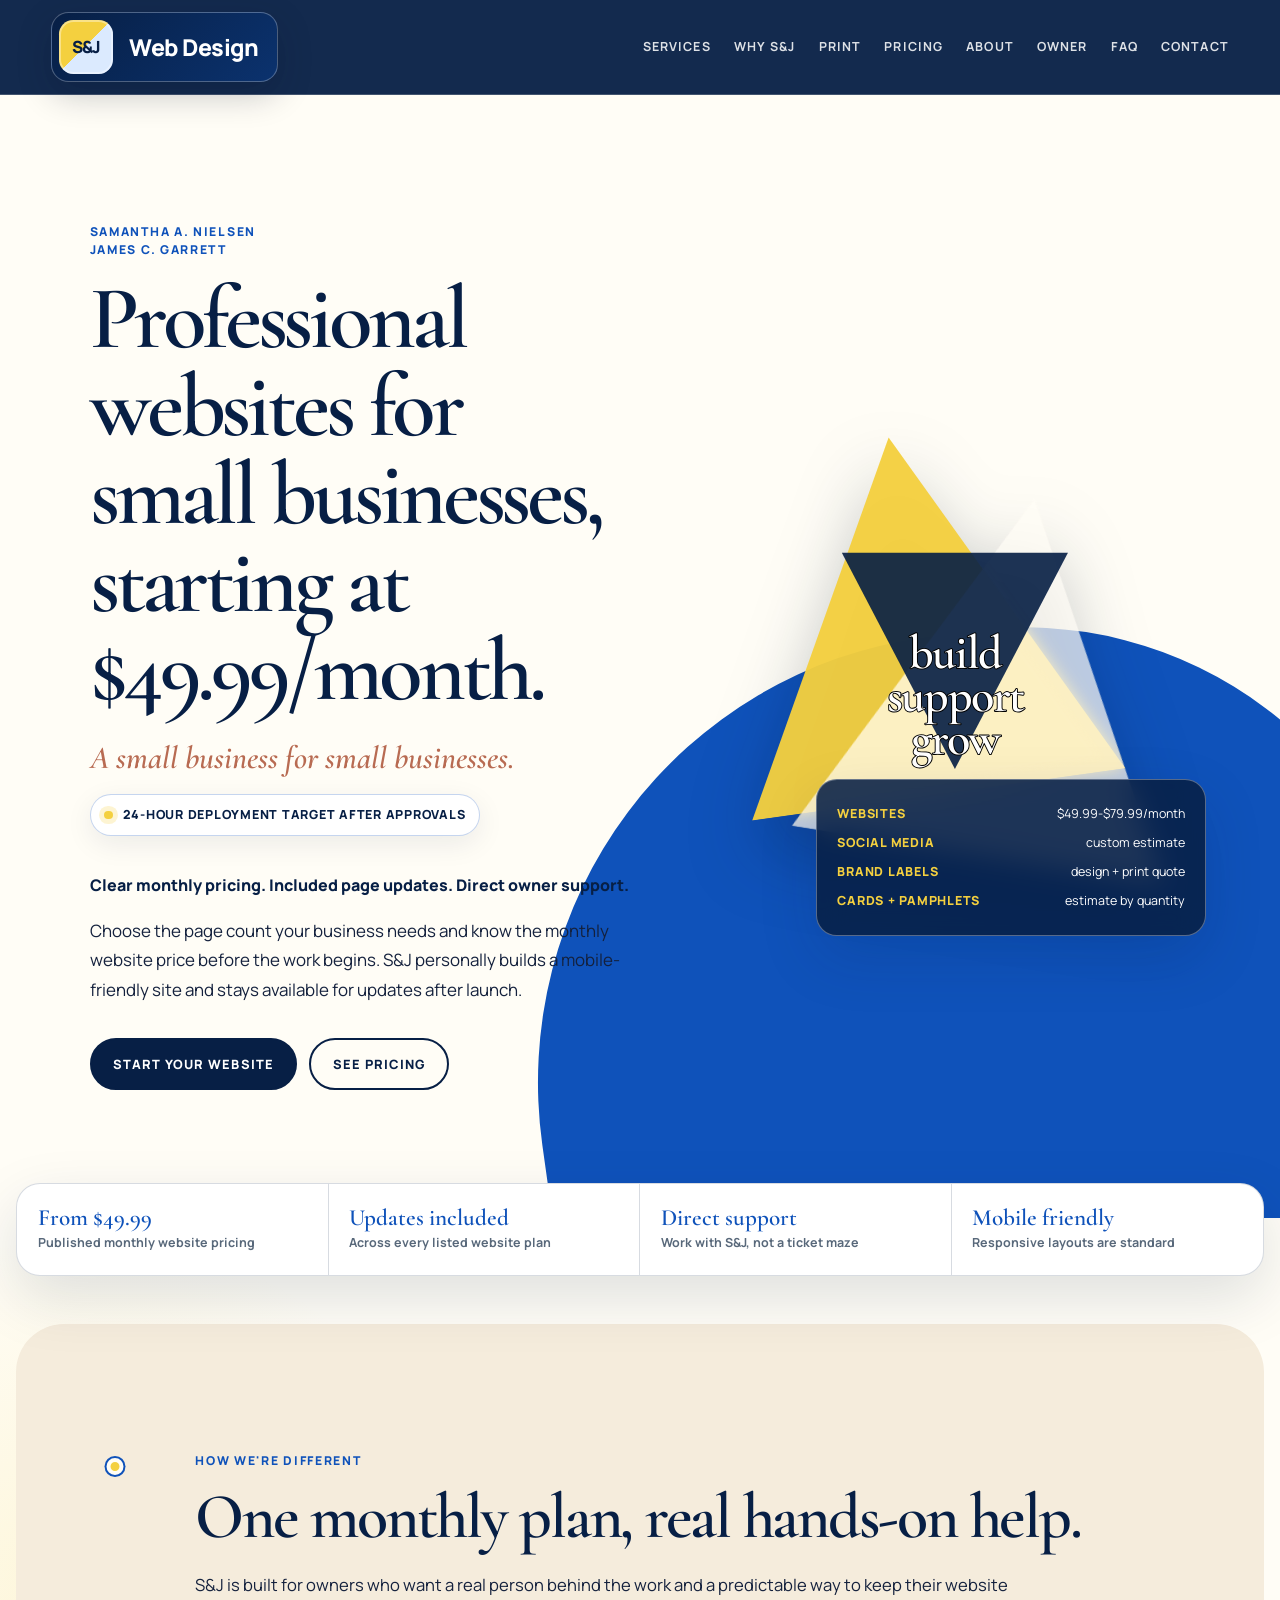
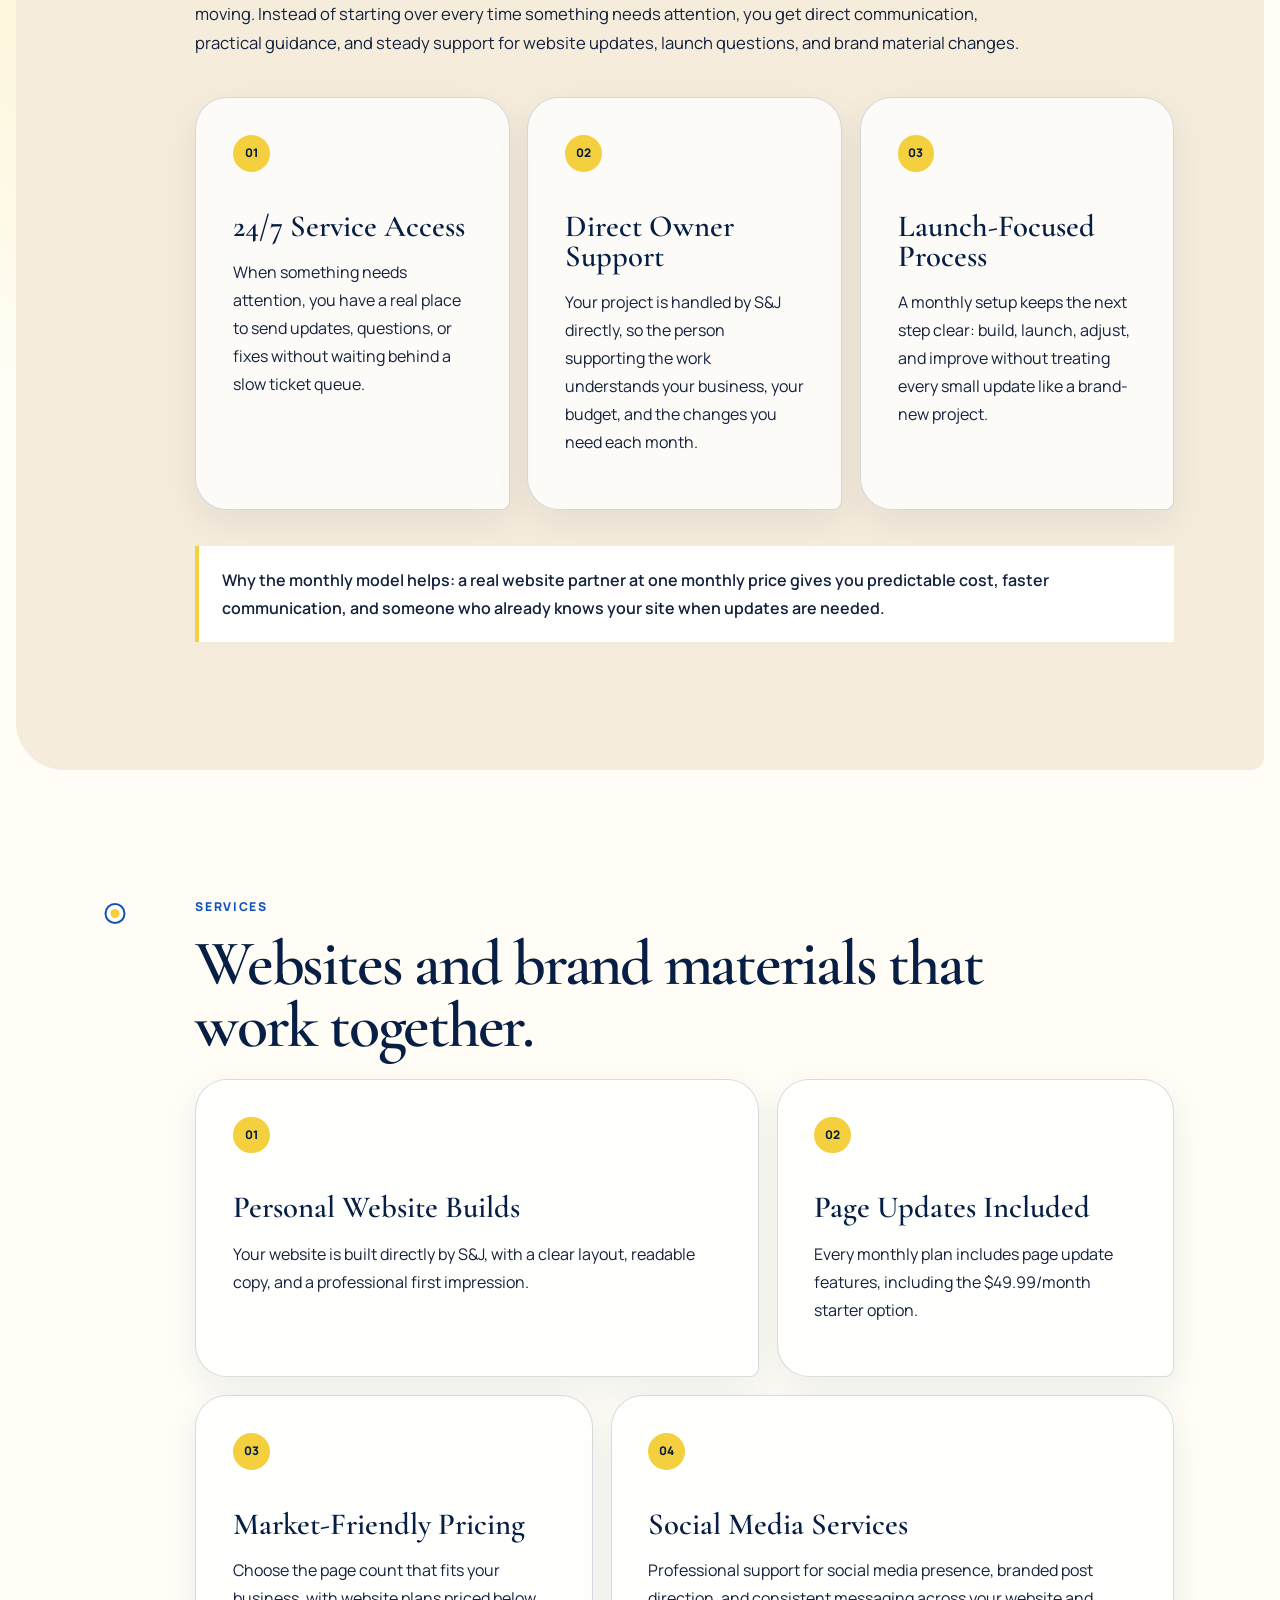
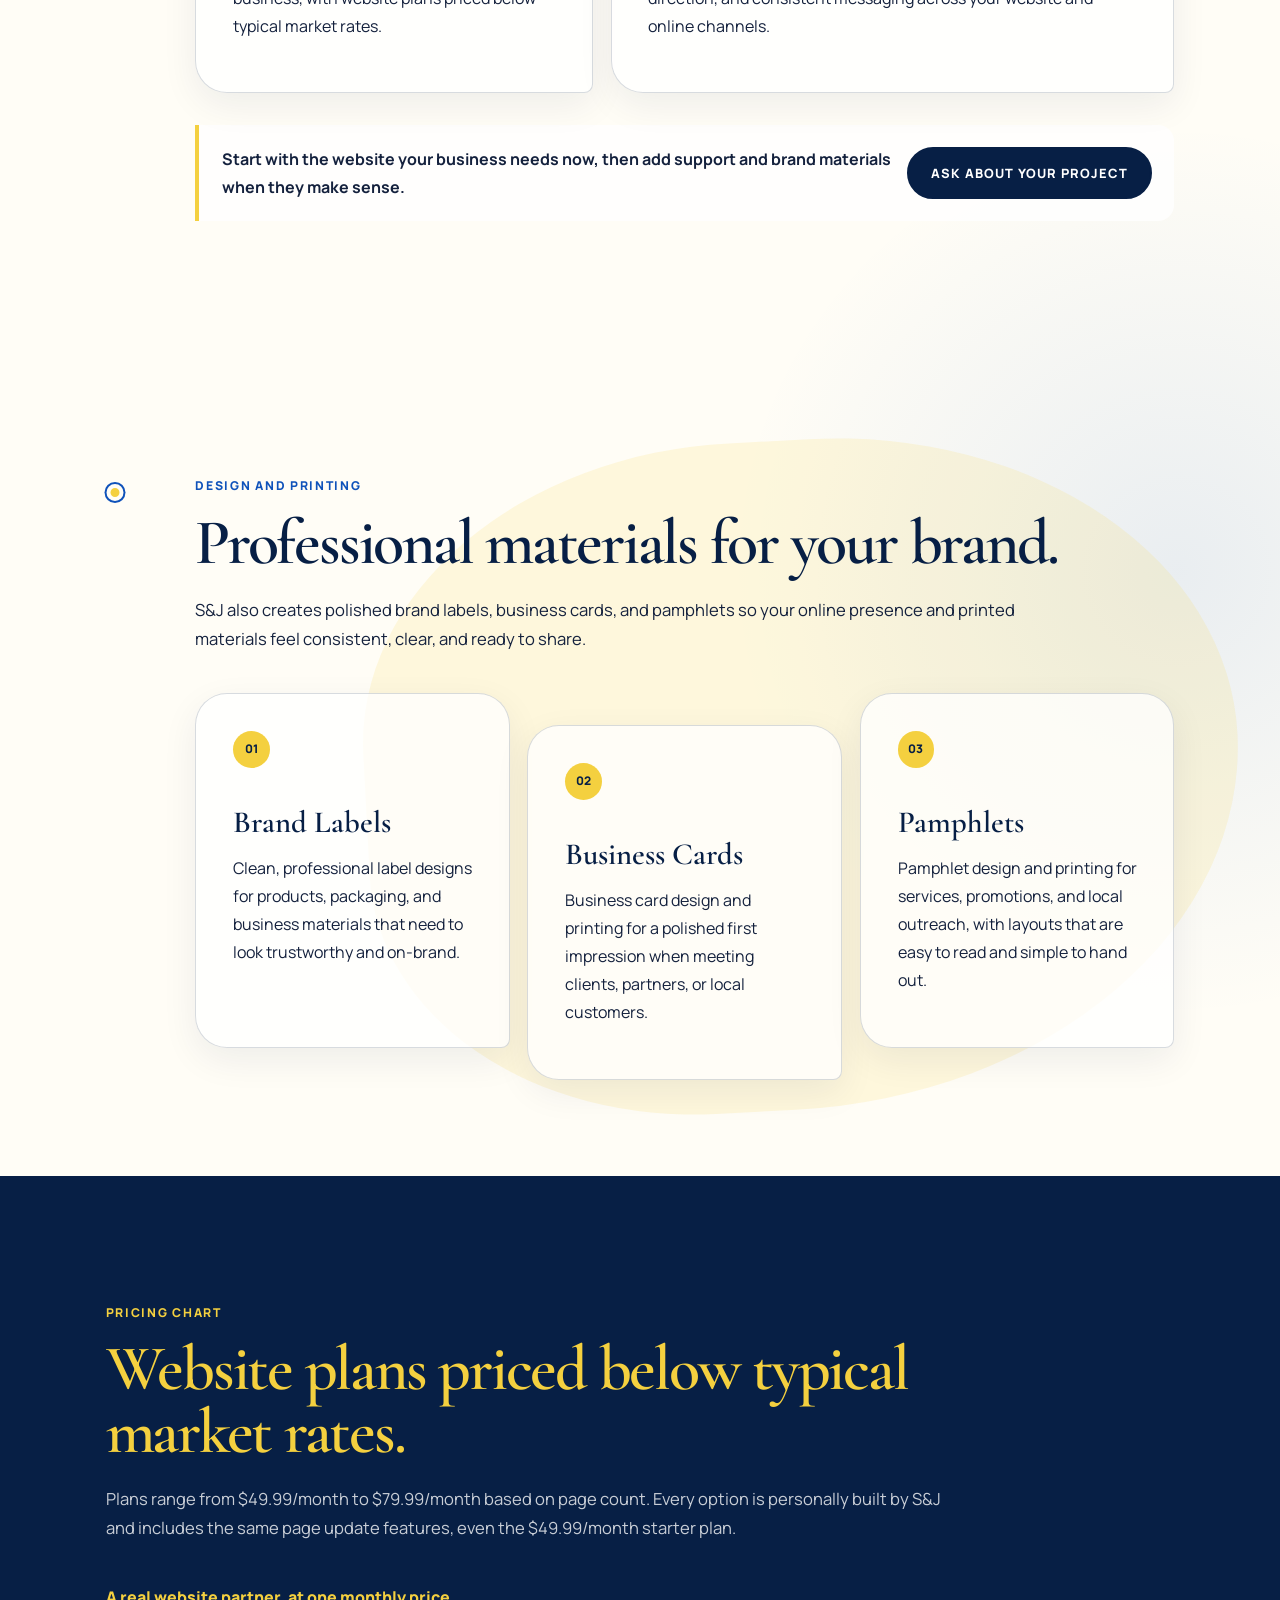
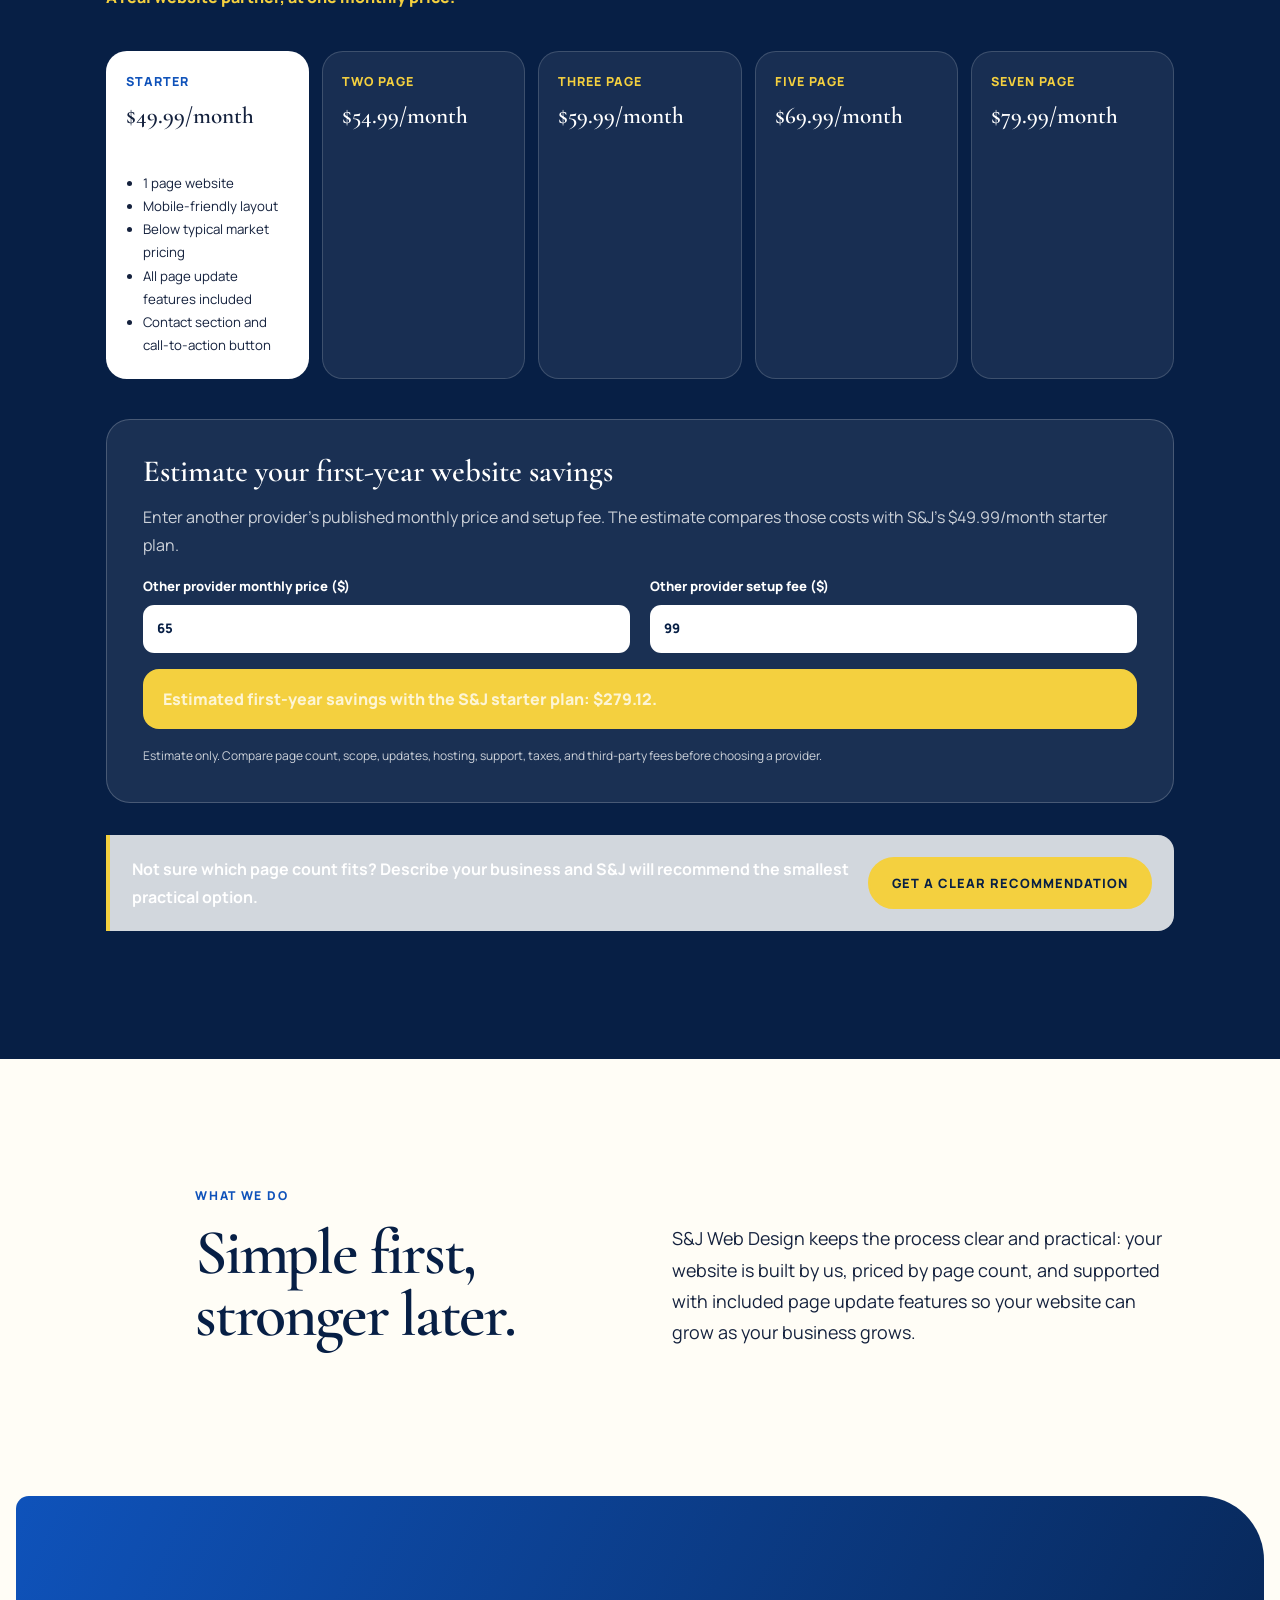
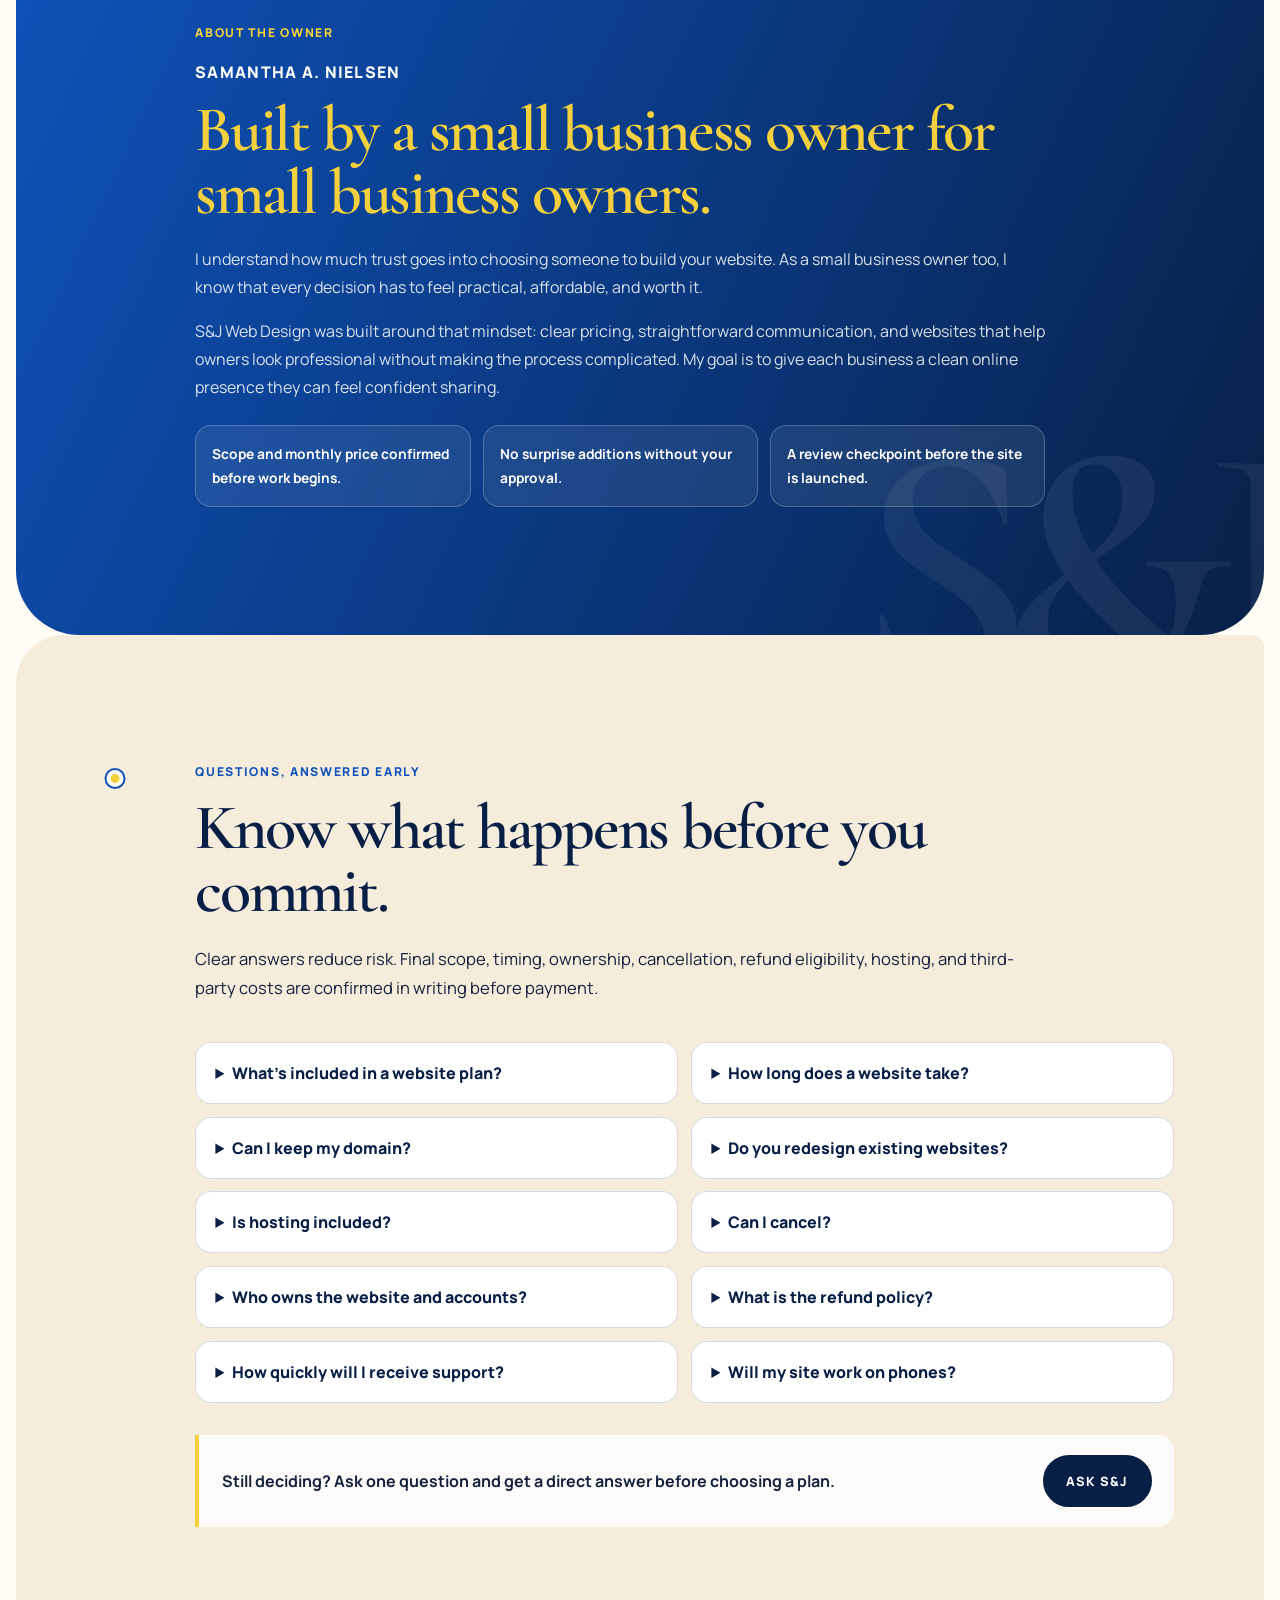
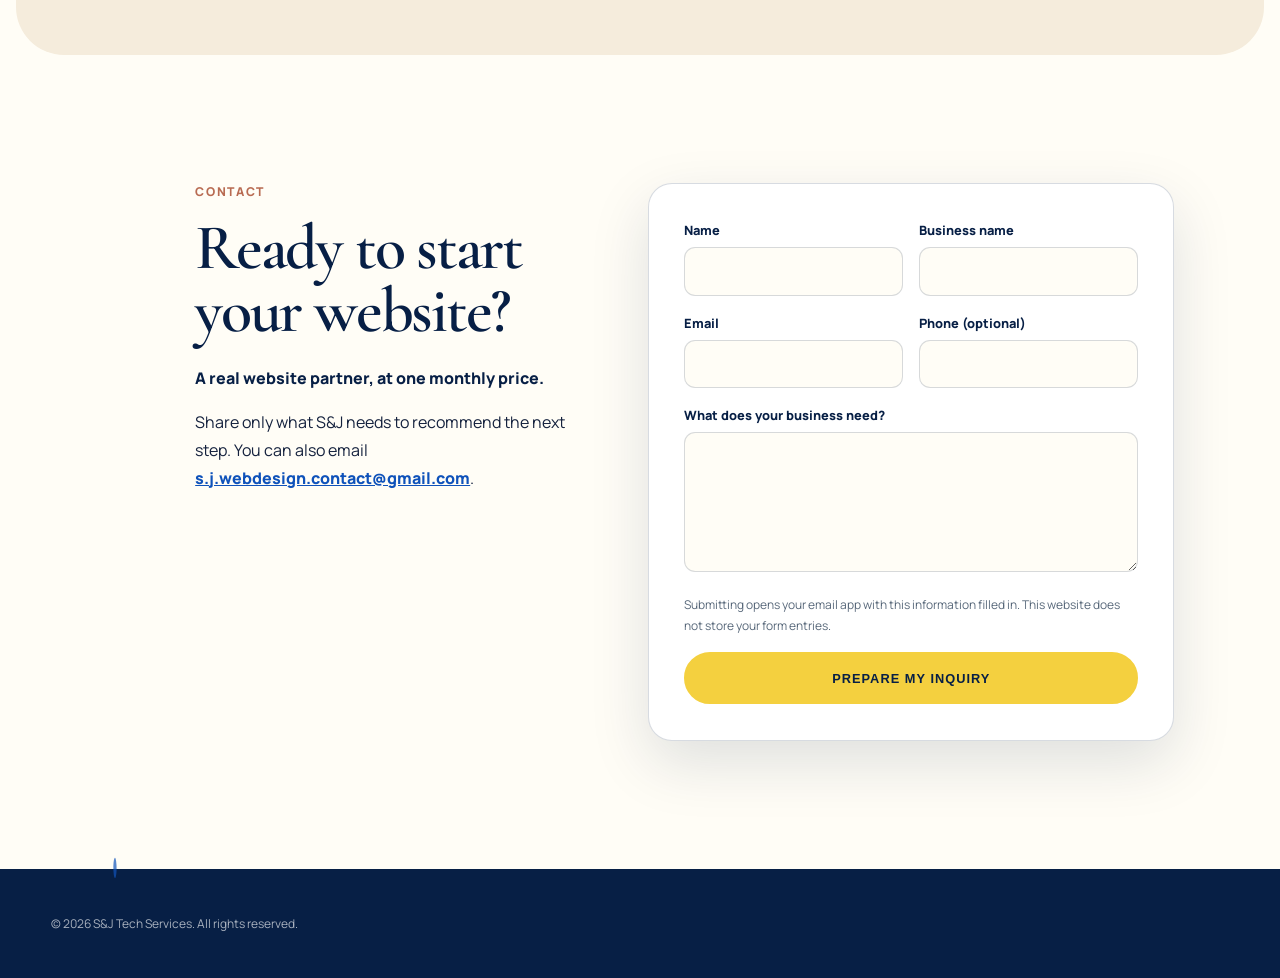
==== commit 9ca8cd0d: "Remove Jottful price comparison" ====
--- a/index.html
+++ b/index.html
@@ -183,20 +183,6 @@
 <details class="price-tier"><summary><span>Five Page</span><strong>$69.99/month</strong></summary><ul><li>5 page website</li><li>Room for home, services, about, gallery, and contact pages</li><li>Below typical market pricing</li><li>All page update features included</li><li>Stronger structure for growing businesses</li></ul></details>
 <details class="price-tier"><summary><span>Seven Page</span><strong>$79.99/month</strong></summary><ul><li>7 page website</li><li>Best for businesses with several services or locations</li><li>Below typical market pricing</li><li>All page update features included</li><li>Highest monthly plan: $79.99/month</li></ul></details>
 </div>
-<div class="comparison-wrap" aria-label="Price comparison sheet" tabindex="0">
-<table class="comparison-table">
-<caption>Price comparison sheet: S&amp;J Web Design vs. Jottful</caption>
-<thead><tr><th scope="col">S&amp;J plan</th><th scope="col">S&amp;J monthly price</th><th scope="col">Pages</th><th scope="col">Page updates</th><th scope="col">Jottful published starting price</th><th scope="col">First-month comparison</th><th scope="col">Best fit</th></tr></thead>
-<tbody>
-<tr><th scope="row">Starter</th><td>$49.99</td><td>1</td><td>Included</td><td>$99 setup + $65/month</td><td>S&amp;J $49.99 vs. Jottful $164</td><td>Simple launch page</td></tr>
-<tr><th scope="row">Two Page</th><td>$54.99</td><td>2</td><td>Included</td><td>$99 setup + $65/month</td><td>S&amp;J $54.99 vs. Jottful $164</td><td>Home plus one detail page</td></tr>
-<tr><th scope="row">Three Page</th><td>$59.99</td><td>3</td><td>Included</td><td>$99 setup + $65/month</td><td>S&amp;J $59.99 vs. Jottful $164</td><td>Small business basics</td></tr>
-<tr><th scope="row">Five Page</th><td>$69.99</td><td>5</td><td>Included</td><td>$99 setup + $65/month</td><td>S&amp;J $69.99 vs. Jottful $164</td><td>Growing service business</td></tr>
-<tr><th scope="row">Seven Page</th><td>$79.99</td><td>7</td><td>Included</td><td>$99 setup + $65/month for up to 5 pages</td><td>S&amp;J lists 7 pages at $79.99</td><td>More services or locations</td></tr>
-</tbody>
-</table>
-</div>
-<p class="comparison-note">Competitor reference: Jottful publicly lists website setup at $99 plus co-maintenance starting at $65/month for up to 5 pages. Competitor pricing can change; this comparison is based on the published reference checked July 18, 2026.</p>
 <div class="calculator" id="savings-calculator">
 <h3>Estimate your first-year website savings</h3>
 <p>Enter another provider's published monthly price and setup fee. The estimate compares those costs with S&amp;J's $49.99/month starter plan.</p>
